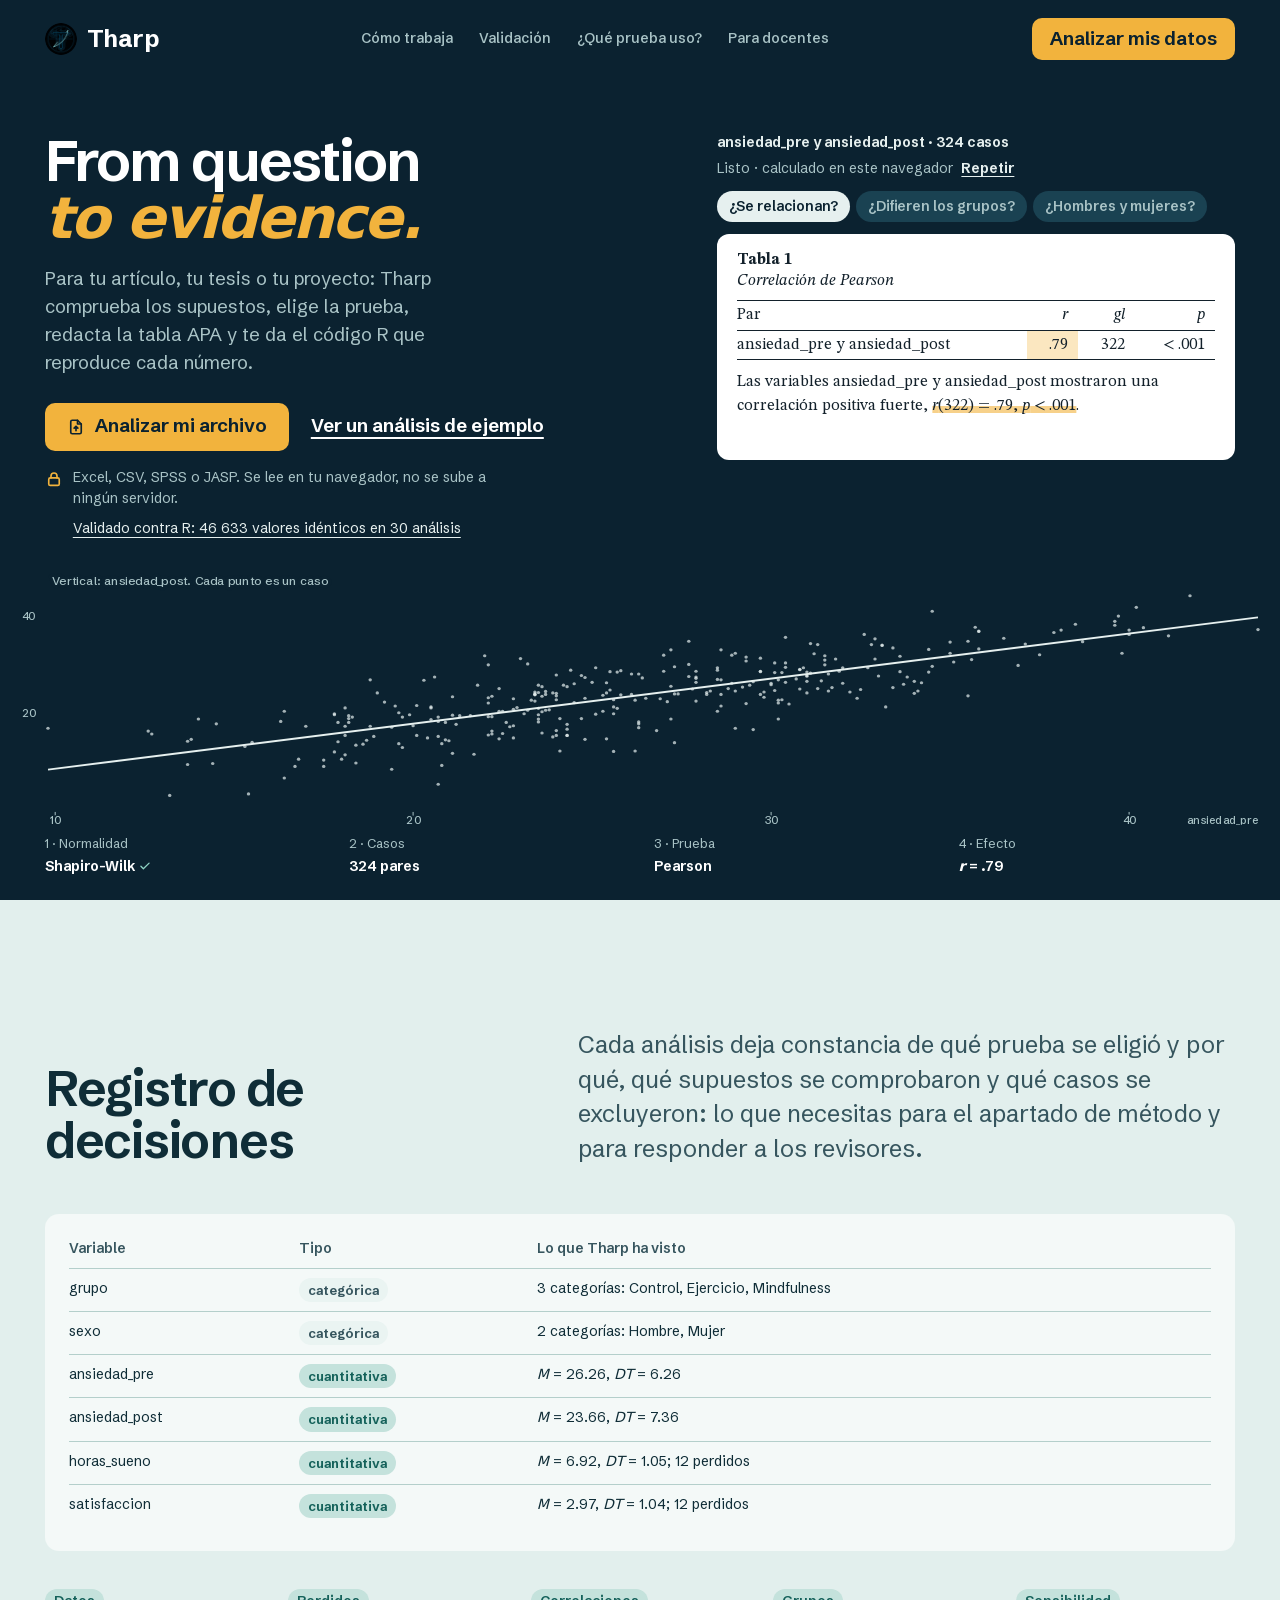
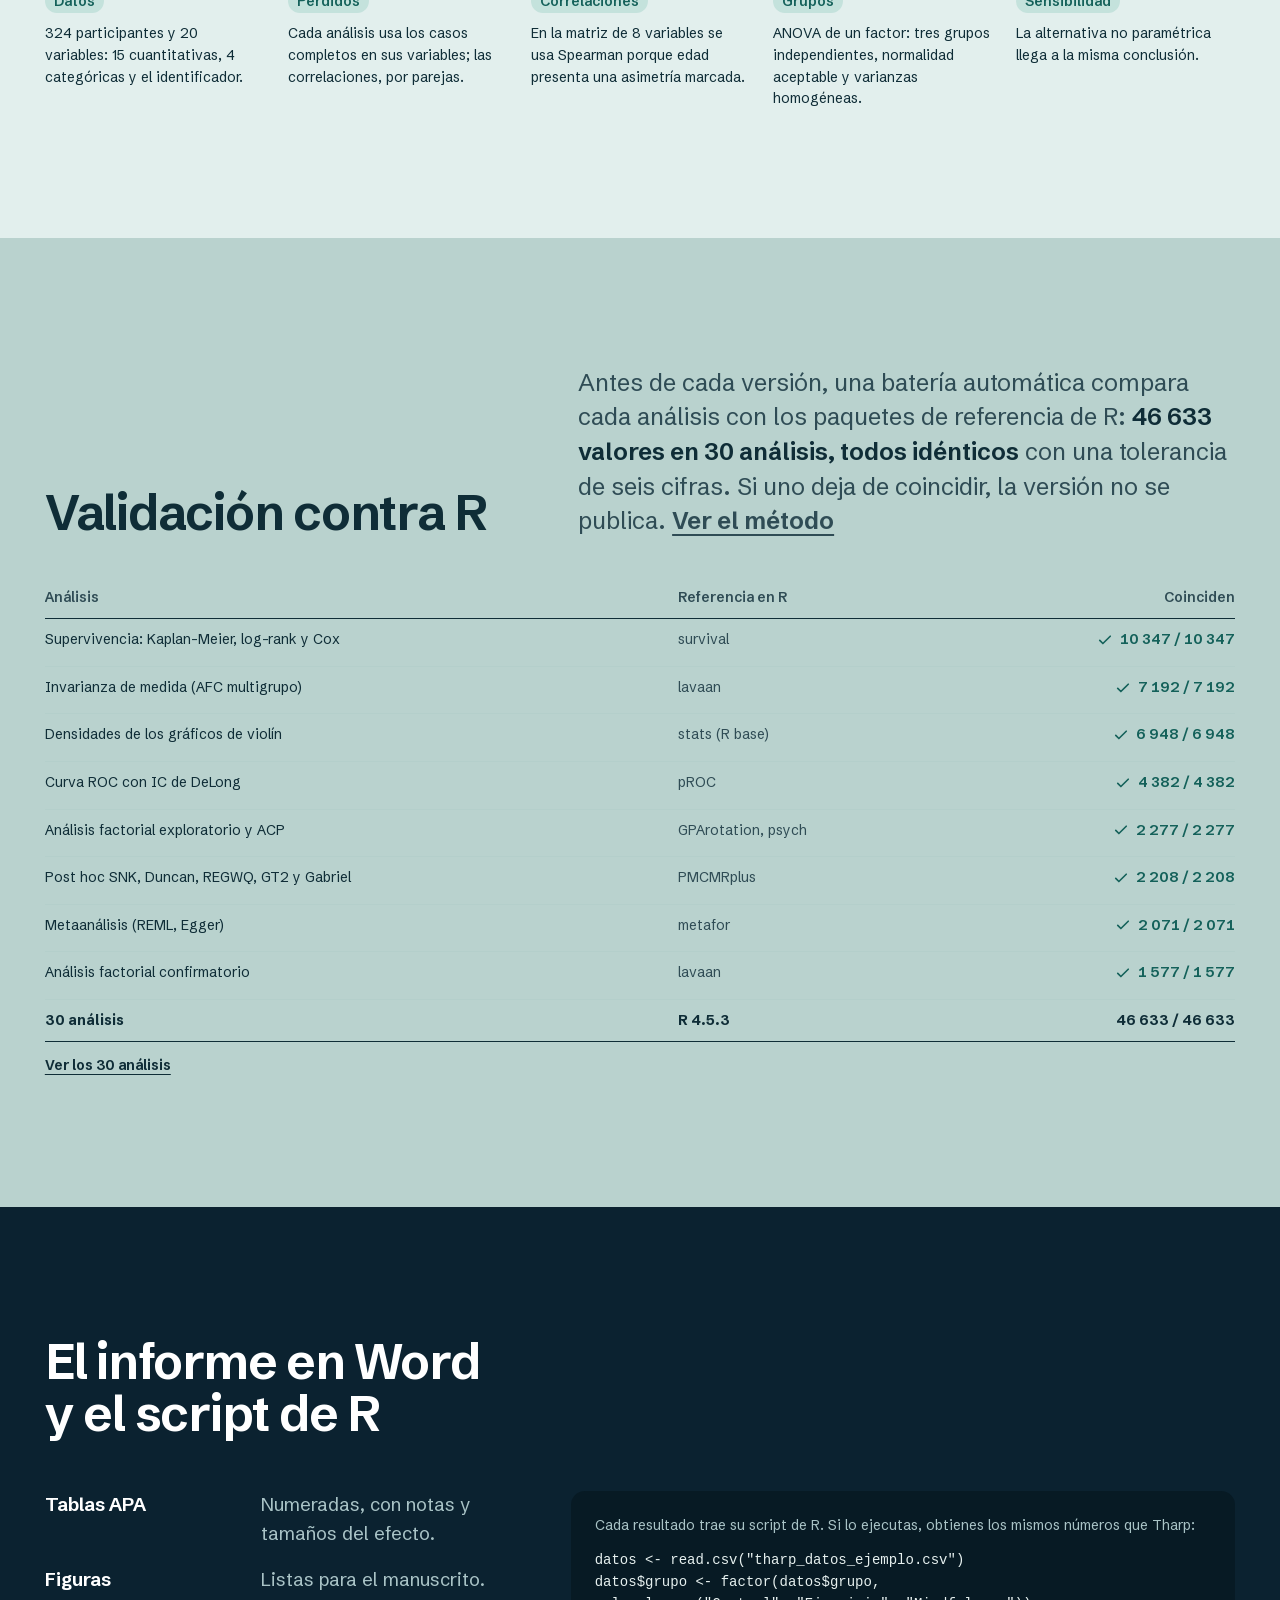
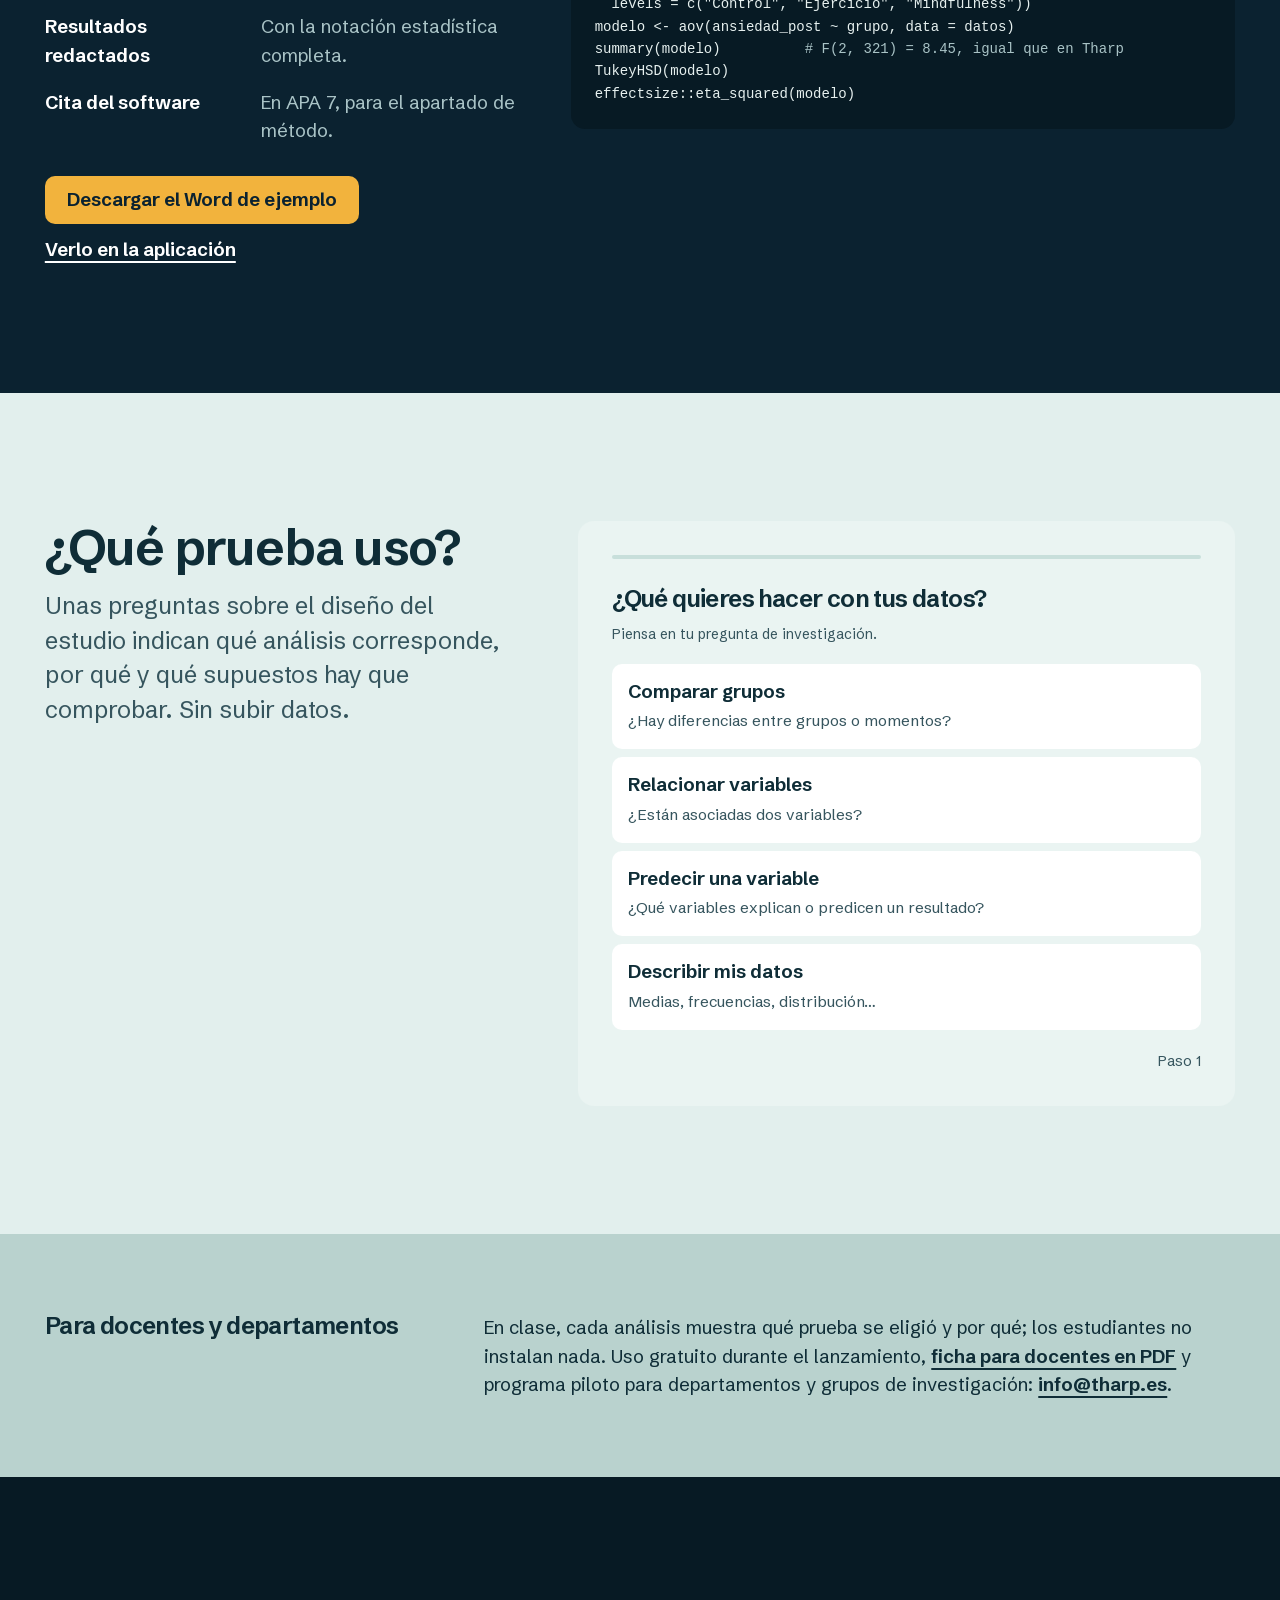
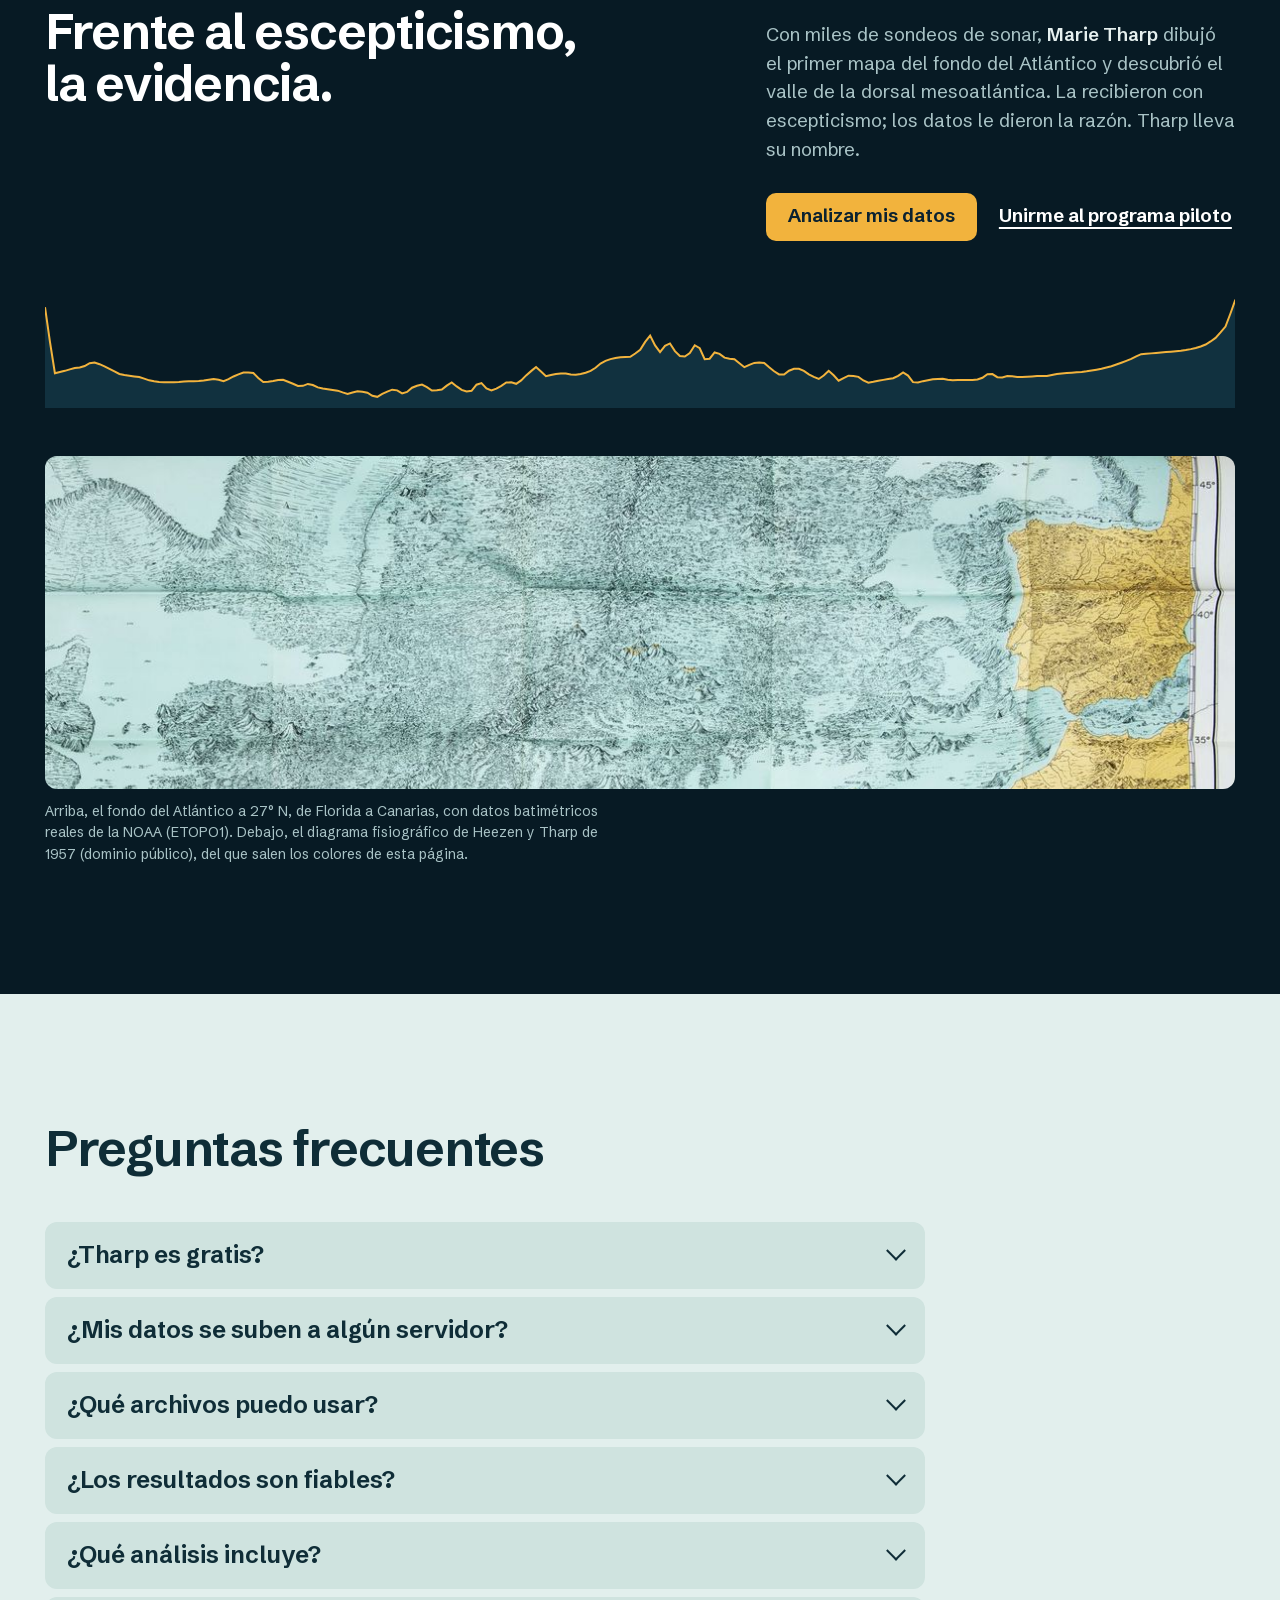
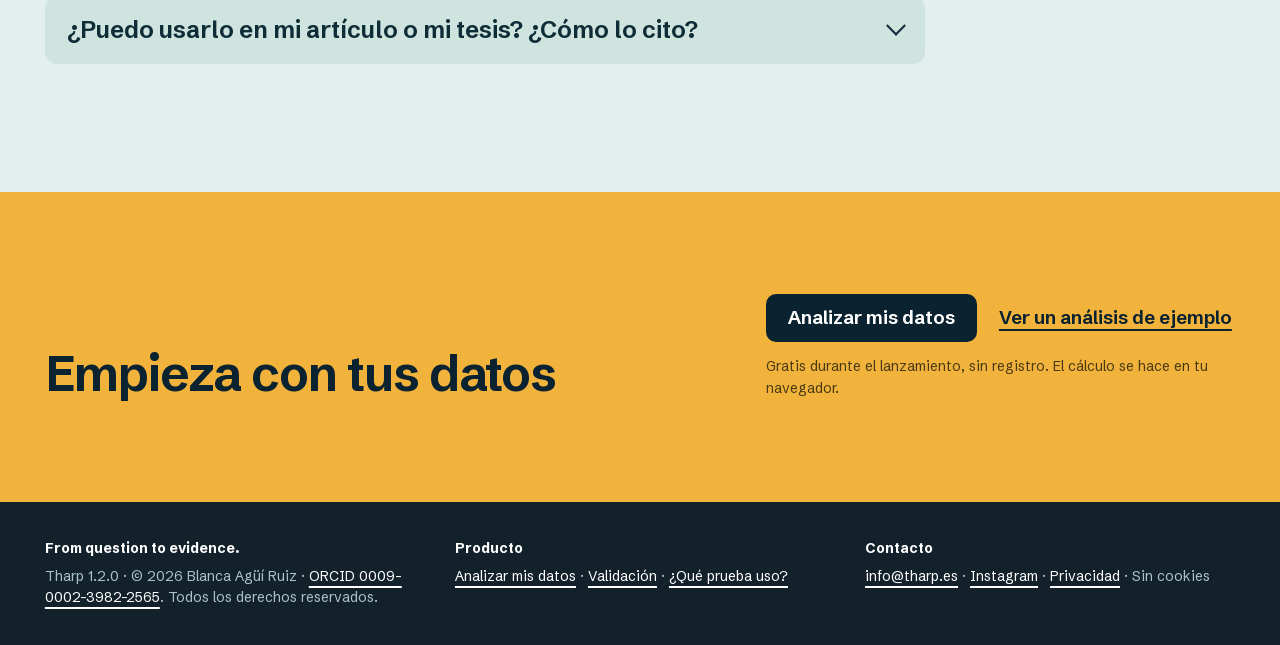
==== index.html @ a03bbad6 "Web nueva: diseño «Perfil» (tharp@3192dbd)" ====
<!doctype html>
<html lang="es">
<head>
<meta charset="utf-8">
<meta name="viewport" content="width=device-width, initial-scale=1">
<title>Tharp · From question to evidence · Análisis estadístico para tu artículo, tesis o proyecto</title>
<meta name="description" content="Sube tus datos (Excel, CSV, SPSS o JASP) y Tharp comprueba los supuestos, elige la prueba adecuada y genera tablas APA, gráficos, el apartado de resultados redactado y el código R. Validado contra R. Gratis durante el lanzamiento y sin subir tus datos a ningún servidor.">
<link rel="canonical" href="https://tharp.es/">
<meta name="theme-color" content="#0b2230">
<meta property="og:type" content="website">
<meta property="og:site_name" content="Tharp">
<meta property="og:locale" content="es_ES">
<meta property="og:url" content="https://tharp.es/">
<meta property="og:title" content="Tharp · From question to evidence">
<meta property="og:description" content="Análisis estadístico para investigación: supuestos, pruebas, tablas APA, gráficos y resultados redactados, con el código R que los reproduce. Gratis durante el lanzamiento y sin que tus datos salgan de tu ordenador.">
<meta property="og:image" content="https://tharp.es/img/og.png">
<meta property="og:image:width" content="1200">
<meta property="og:image:height" content="630">
<meta name="twitter:card" content="summary_large_image">
<link rel="icon" href="img/favicon-32.png" sizes="32x32" type="image/png"><link rel="icon" href="img/favicon-64.png" sizes="64x64" type="image/png">
<link rel="apple-touch-icon" href="img/apple-touch-icon.png">
<script>/* ?no-contar excluye este navegador de las estadísticas (Umami); ?contar lo vuelve a incluir */try{var q=location.search;if(/[?&]no-contar(&|=|$)/.test(q)){localStorage.setItem("umami.disabled","1");alert("Listo: las visitas desde este navegador ya no se cuentan en las estadísticas.")}else if(/[?&]contar(&|=|$)/.test(q)){localStorage.removeItem("umami.disabled");alert("Las visitas desde este navegador vuelven a contarse.")}}catch(e){}</script>
<script defer src="https://cloud.umami.is/script.js" data-website-id="fe52d2ca-82ad-4e9c-b76e-33c334449e4a" data-domains="tharp.es"></script>
<link rel="stylesheet" href="fuentes.css">
<script type="application/ld+json">
{"@context":"https://schema.org","@graph":[
 {"@type":"Organization","@id":"https://tharp.es/#org","name":"Tharp","url":"https://tharp.es/","logo":"https://tharp.es/img/logo-512.png","email":"info@tharp.es","sameAs":["https://www.instagram.com/tharpstats/"]},
 {"@type":"WebApplication","name":"Tharp","url":"https://tharp.es/app.html","applicationCategory":"EducationalApplication","operatingSystem":"Navegador web","inLanguage":"es","description":"Análisis estadístico para investigación: comprobación de supuestos, pruebas estadísticas, tablas APA, gráficos, redacción de resultados y código R reproducible.","offers":{"@type":"Offer","price":"0","priceCurrency":"EUR"},"publisher":{"@id":"https://tharp.es/#org"}},
 {"@type":"FAQPage","mainEntity":[
  {"@type":"Question","name":"¿Tharp es gratis?","acceptedAnswer":{"@type":"Answer","text":"Durante el lanzamiento, sí, y sin registro. Más adelante habrá planes de pago, que se anunciarán con antelación."}},
  {"@type":"Question","name":"¿Mis datos se suben a algún servidor?","acceptedAnswer":{"@type":"Answer","text":"No. Todo el cálculo se hace en tu navegador. El archivo no sale de tu ordenador y nada se guarda cuando cierras la pestaña."}},
  {"@type":"Question","name":"¿Qué archivos puedo usar?","acceptedAnswer":{"@type":"Answer","text":"Excel (.xlsx, .xls, .ods), CSV y archivos de SPSS (.sav, .zsav) y de JASP (.jasp), con sus etiquetas de valor y sus valores perdidos."}},
  {"@type":"Question","name":"¿Los resultados son fiables?","acceptedAnswer":{"@type":"Answer","text":"Cada análisis está validado automáticamente contra R, número a número, y Tharp genera el script de R para que cualquiera pueda reproducir cada resultado."}},
  {"@type":"Question","name":"¿Qué análisis incluye?","acceptedAnswer":{"@type":"Answer","text":"Descriptivos, comparación de grupos y de medidas repetidas con sus post hoc, correlaciones, tablas de contingencia, regresión lineal, logística, multinomial, ordinal y de recuentos, ANOVA factorial, ANCOVA y MANOVA, modelos mixtos, moderación y mediación, análisis factorial exploratorio y confirmatorio con invarianza de medida, fiabilidad y acuerdo entre jueces, supervivencia, metaanálisis, curva ROC, valores perdidos y potencia estadística."}},
  {"@type":"Question","name":"¿Puedo usarlo en mi artículo o mi tesis? ¿Cómo lo cito?","acceptedAnswer":{"@type":"Answer","text":"Sí. Tharp genera tablas y texto en formato APA y un documento Word editable, y te da la cita del software en formato APA 7 para el apartado de método."}}
 ]}
]}
</script>
<style>
:root{
  --deep:#0b2230; --deep-2:#11313f; --deep-3:#1a4252; --paper:#ffffff; --mist:#eef4f3; --mist-2:#dfeae8;
  --ink:#13212b; --soft:#4a5c66; --on-deep:#e6f0ef; --on-deep-soft:#a9c3c6; --amber:#f2b33d; --amber-soft:#fbe4b0; --ok:#17695f; --okbg:#e2f2ee; --ok-on-deep:#8fd3c4;
  --sans:"Schibsted Grotesk",system-ui,sans-serif; --apa:"STIX Two Text","Times New Roman",serif;
  --t-xs:.875rem; --t-small:.875rem; --t-apa:1.0625rem; --t-body:clamp(1.0625rem,1rem + .2vw,1.1875rem); --t-lead:clamp(1.2rem,1.05rem + .55vw,1.5rem);
  --t-head:clamp(2rem,1.35rem + 2.2vw,3.25rem); --t-display:clamp(2.7rem,1.3rem + 3.6vw,4.6rem);
  --m:clamp(16px,3.5vw,48px); --sec:clamp(96px,10vw,152px); --r:10px;
  --ease:cubic-bezier(.16,1,.3,1);
  color-scheme:light;
}
*{box-sizing:border-box}
[hidden]{display:none!important}
.hero-grid>*,.decide>*,.ledger>*,.take>*,.finder-grid>*,.story-grid>*{min-width:0}
html{scroll-behavior:smooth;scrollbar-color:var(--deep-3) var(--mist)}
body{margin:0;background:var(--paper);color:var(--ink);font:400 var(--t-body)/1.55 var(--sans);-webkit-font-smoothing:antialiased;caret-color:var(--amber)}
::selection{background:var(--amber-soft);color:var(--ink)}
a{color:inherit;text-underline-offset:5px;text-decoration-thickness:2px}
img{max-width:100%;display:block}
h1,h2,h3{margin:0;font-weight:650;letter-spacing:-.025em;text-wrap:balance}
p{margin:0}
:focus-visible{outline:3px solid var(--amber);outline-offset:3px;border-radius:4px}
.wrap{max-width:1320px;margin-inline:auto;padding-inline:var(--m)}
.num{font-variant-numeric:tabular-nums lining-nums}
.btn{display:inline-flex;align-items:center;justify-content:center;gap:10px;min-height:48px;padding:12px 22px;border-radius:var(--r);font:650 var(--t-body)/1 var(--sans);text-decoration:none;border:0;cursor:pointer;transition:transform .18s var(--ease),background .18s}
.btn:active{transform:scale(.97)}
.btn.amber{background:var(--amber);color:var(--deep)} .btn.amber:hover{background:#f6c55f}
.btn.ink{background:var(--deep);color:#fff} .btn.ink:hover{background:var(--deep-3)}
.link{font-weight:650}
svg.i{width:18px;height:18px;flex:none;stroke:currentColor;fill:none;stroke-width:2.2;stroke-linecap:round;stroke-linejoin:round}

/* ---------- portada ---------- */
.hero{background:var(--deep);color:var(--on-deep)}
nav.top{display:flex;justify-content:space-between;align-items:center;gap:16px;padding-block:18px}
.word{display:flex;align-items:center;gap:10px;font:700 var(--t-lead)/1 var(--sans);color:#fff;text-decoration:none;letter-spacing:-.02em}
.word img{width:32px;height:32px;border-radius:50%}
nav.top ul{display:flex;gap:26px;list-style:none;margin:0;padding:0;font-size:var(--t-small);font-weight:550}
nav.top ul a{color:var(--on-deep-soft);text-decoration:none} nav.top ul a:hover{color:#fff;text-decoration:underline}
@media(max-width:900px){nav.top ul{display:none}}
.hero-grid{display:grid;grid-template-columns:minmax(0,5fr) minmax(0,7fr);gap:clamp(28px,4vw,64px);align-items:start;padding-block:clamp(16px,2.4vw,36px) clamp(56px,6vw,88px)}
@media(max-width:1000px){.hero-grid{grid-template-columns:1fr}}
.hero h1{font-size:var(--t-display);line-height:1;color:#fff;letter-spacing:-.035em}
.hero h1 em{display:block;font-style:italic;color:var(--amber)}
.hero .lead{margin-top:18px;font-size:var(--t-lead);line-height:1.4;max-width:32ch}
.privacy{margin-top:14px;display:flex;gap:10px;align-items:flex-start;font-size:var(--t-small);color:var(--on-deep-soft);max-width:44ch}
.privacy svg{margin-top:3px;color:var(--amber)}

/* el instrumento: los datos como sondeos, la evidencia sobre papel */
.inst{background:var(--deep-2);border-radius:16px;overflow:hidden;min-width:0;align-self:start}
.inst-hd{display:grid;gap:4px;justify-items:start;padding:16px 22px 0;font-size:var(--t-small);color:var(--on-deep-soft)}
.inst-hd b{color:var(--on-deep);font-weight:650}
.inst-hd .st{display:inline-flex;gap:8px;align-items:baseline}
.inst-hd button{font:650 var(--t-small)/1 var(--sans);background:none;border:0;padding:0;color:var(--on-deep);cursor:pointer;text-decoration:underline;text-underline-offset:3px}
.qsel{display:flex;flex-wrap:wrap;gap:6px;padding:12px 22px 0}
.qsel button{font:600 var(--t-xs)/1.2 var(--sans);padding:7px 12px;border-radius:999px;border:0;background:var(--deep-3);color:var(--on-deep-soft);cursor:pointer;transition:background .18s,color .18s}
.qsel button:hover{color:#fff}
.qsel button[aria-pressed="true"]{background:var(--on-deep);color:var(--deep)}
.sonar{position:relative;margin-top:2px;height:132px}
.sonar svg{position:absolute;inset:0;width:100%;height:100%;display:block;overflow:visible}
.leg{display:flex;flex-wrap:wrap;gap:4px 16px;padding:12px 22px 0;font-size:.8125rem;color:var(--on-deep-soft);min-height:1.5em}
.leg i{display:inline-block;width:14px;height:2px;margin-right:6px;vertical-align:middle;background:currentColor}
.sonar .cv{fill:none;stroke-width:1.8;vector-effect:non-scaling-stroke}
.sonar .ar{stroke:none}
.sonar .rug{stroke-width:1;vector-effect:non-scaling-stroke}
.sonar .pt{opacity:.7}
.sonar .fit{stroke:var(--on-deep);stroke-width:2;fill:none;vector-effect:non-scaling-stroke}
.sonar .mk{stroke:var(--deep-3);stroke-width:1;stroke-dasharray:2 3;transition:stroke .3s}
.sonar .mk.on{stroke:var(--on-deep-soft)}
.sonar .mn{font:600 11px/1 var(--sans);fill:var(--on-deep-soft)}
.sonar .scan{stroke:var(--amber);stroke-width:2;vector-effect:non-scaling-stroke}
.chk{display:grid;grid-template-columns:repeat(4,minmax(0,1fr));background:var(--deep);margin-top:4px}
.chk div{padding:10px 14px 12px;display:grid;gap:3px;min-width:0}
.chk span{font-size:.8125rem;color:var(--on-deep-soft)}
.chk b{font-size:var(--t-small);font-weight:650;color:var(--on-deep-soft);white-space:nowrap;overflow:hidden;text-overflow:ellipsis}
.chk div.on b{color:#fff}
.chk b svg{width:14px;height:14px;margin-right:5px;vertical-align:-2px;color:var(--ok-on-deep)}
@media(max-width:560px){.chk{grid-template-columns:repeat(2,minmax(0,1fr))}.inst-hd,.qsel,.leg{padding-inline:16px}}
.paper{background:var(--paper);color:var(--ink);padding:20px 22px 18px;min-height:268px}

@media(max-width:560px){.paper{padding:16px}}
.paper>*{transition:opacity .5s var(--ease),transform .5s var(--ease)}
.js .paper:not(.on)>*{opacity:0;transform:translateY(6px)}
.paper .tw{overflow-x:auto}
.apa{width:100%;border-collapse:collapse;font:400 var(--t-apa)/1.3 var(--apa);font-variant-numeric:tabular-nums}
.apa caption{text-align:left;padding:0 0 8px;font-family:var(--apa)}
.apa caption b{display:block;font-weight:700}
.apa th,.apa td{padding:4px 10px;text-align:right;font-weight:400;white-space:nowrap}
.apa th:first-child,.apa td:first-child{text-align:left;padding-left:0;white-space:normal}
.apa thead tr{border-top:1.5px solid var(--ink);border-bottom:1px solid var(--ink)}
.apa tbody tr:last-child{border-bottom:1.5px solid var(--ink)}
@media(max-width:560px){.apa th,.apa td{padding:3px 5px}}
.apa td.key{transition:background .8s var(--ease)}
.paper.end .apa td.key{background:rgba(242,179,61,.32)}
.prose{margin-top:14px;font:400 var(--t-apa)/1.5 var(--apa);max-width:70ch}
.prose mark{color:inherit;background:none;text-decoration:underline .42em;text-decoration-color:transparent;text-underline-offset:-.28em;text-decoration-skip-ink:none;transition:text-decoration-color 1s var(--ease) .2s}
.paper.end .prose mark{text-decoration-color:rgba(242,179,61,.6)}
@media(prefers-reduced-motion:reduce){.paper>*,.prose mark,.apa td.key,.chk b{transition:none}}

.terms{margin-top:6px;padding-left:28px;font-size:var(--t-small);color:var(--on-deep-soft)}
.hero-grid{padding-bottom:clamp(40px,4.5vw,64px)!important}


/* variante «Perfil»: los datos son la imagen de la portada */
.ph{position:relative;z-index:1;display:grid;grid-template-columns:minmax(0,6fr) minmax(0,5fr);gap:clamp(28px,4vw,72px);align-items:start;padding-block:clamp(12px,2vw,28px) 0;border-radius:18px;transition:background .2s}
.ph.over{background:var(--deep-2)}
@media(max-width:960px){.ph{grid-template-columns:1fr;align-items:start}}
.hero h1{font-size:clamp(2.5rem,1.2rem + 3vw,3.75rem)}
.hero .lead{max-width:36ch;font-size:var(--t-body);color:var(--on-deep-soft);line-height:1.5}
.ph-act{display:flex;flex-wrap:wrap;gap:12px 22px;align-items:center;margin-top:26px}
.ph-note{display:flex;gap:10px;align-items:flex-start;margin-top:16px;font-size:var(--t-small);color:var(--on-deep-soft);max-width:52ch}
.ph-note svg{margin-top:3px;color:var(--amber)}
.ph-res{min-width:0}
.ph-res .inst-hd,.ph-res .qsel{padding-inline:0}
.ph-res .inst-hd{padding-top:0}
.ph-res .qsel{padding-bottom:12px}
.ph-res .paper{border-radius:12px;min-height:226px;padding:16px 20px 14px}
.ph-res .paper .apa{font-size:1rem}
.ph-res .prose{font-size:1rem;margin-top:10px}
.ph-res .js .ph-res .paper:not(.on){background:var(--paper)}
.js .ph-res .paper:not(.on)>*{opacity:1;transform:none}
.ph-res .paper td:not(:first-child),.ph-res .paper .prose{transition:opacity .45s var(--ease)}
.js .ph-res .paper:not(.on) td:not(:first-child),.js .ph-res .paper:not(.on) .prose{opacity:0}
.band{position:relative;margin-top:clamp(20px,2.4vw,32px);margin-inline:calc(-1 * var(--m))}
@media(max-width:960px){.hero>.wrap{display:flex;flex-direction:column}.ph{display:contents}.ph-txt{order:1}.band{order:2;margin-top:22px}.ph-res{order:3;margin-top:22px}.readout{order:4}}
.band .leg{padding:4px var(--m) 0}
.band .sonar{height:clamp(160px,15vw,220px);margin-top:0;overflow:hidden}
.band .sonar .cv{stroke-width:2.4}
.band .chk{background:none;margin-top:0;padding-inline:calc(var(--m) - 14px)}
.band .chk div{padding-top:8px}
@media(max-width:560px){.band .chk{padding-inline:2px}}

/* ---------- secciones ---------- */
section{padding-block:var(--sec)}
.mist{background:var(--mist)}
.h2{font-size:var(--t-head);line-height:1.05;max-width:20ch}
.intro{margin-top:16px;font-size:var(--t-lead);line-height:1.45;color:var(--soft);max-width:56ch}

/* registro de decisiones */
.decide{display:grid;grid-template-columns:minmax(0,5fr) minmax(0,7fr);gap:clamp(28px,5vw,72px);margin-top:clamp(36px,4vw,56px);align-items:start}
@media(max-width:960px){.decide{grid-template-columns:1fr}}
.log{margin:0;padding:0;list-style:none;display:grid;gap:14px}
.log li{display:grid;grid-template-columns:7.5rem 1fr;gap:14px;align-items:baseline;font-size:var(--t-body)}
.log li b{justify-self:start;font:600 var(--t-small)/1 var(--sans);color:var(--ok);background:var(--okbg);padding:5px 9px;border-radius:999px;white-space:nowrap}
.vars{background:#fff;border-radius:14px;padding:clamp(16px,2.2vw,24px);min-width:0;overflow-x:auto}
.vars table{width:100%;border-collapse:collapse;font-size:var(--t-small)}
.vars th{text-align:left;color:var(--soft);font-weight:600;padding:0 10px 8px 0}
.vars td{padding:9px 10px 9px 0;border-top:1px solid var(--mist-2);vertical-align:top}
.pill{display:inline-block;padding:2px 9px;border-radius:999px;font-size:.8125rem;font-weight:650;background:var(--mist);color:var(--soft)}
.pill.q{background:var(--okbg);color:var(--ok)}

/* validación: un registro, no tarjetas */
.vtab{width:100%;border-collapse:collapse;font-size:var(--t-small)}
.vtab th{text-align:left;font-weight:600;color:var(--soft);padding:0 12px 10px 0;border-bottom:1.5px solid var(--ink)}
.vtab td{padding:10px 12px 10px 0;border-bottom:1px solid var(--mist-2);vertical-align:top}
.vtab td:last-child,.vtab th:last-child{text-align:right;white-space:nowrap;padding-right:0}
.vtab td.pk{color:var(--soft)}
.vtab tr.more[hidden]{display:none}
.vtab tfoot td{border-bottom:1.5px solid var(--ink);font-weight:700}
.vtab .okmark{display:inline-flex;align-items:center;gap:6px;color:var(--ok);font-weight:650}
.vtab-wrap{overflow-x:auto}
.showall{margin-top:16px;font:650 var(--t-small)/1 var(--sans);background:none;border:0;padding:0;color:var(--ink);cursor:pointer;text-decoration:underline;text-underline-offset:4px}

/* lo que te llevas */
.take{display:grid;grid-template-columns:minmax(0,7fr) minmax(0,5fr);gap:clamp(28px,4vw,56px);margin-top:clamp(36px,4vw,56px);align-items:start}
@media(max-width:960px){.take{grid-template-columns:1fr}}
.doc{background:#fff;border-radius:14px;padding:clamp(14px,2vw,22px)}
.doc img{width:100%;height:auto}
.doc figcaption{margin-top:12px;font-size:var(--t-small);color:var(--soft)}
.rcode{background:var(--deep);color:var(--on-deep);border-radius:14px;padding:clamp(16px,2vw,24px);min-width:0}
.rcode p{font-size:var(--t-small);color:var(--on-deep-soft)}
.rcode pre{margin:12px 0 0;font:400 var(--t-xs)/1.6 ui-monospace,Menlo,monospace;white-space:pre;overflow-x:auto}
.rcode .c{color:var(--on-deep-soft)}
.cite-note{margin-top:18px;font-size:var(--t-small);color:var(--soft);max-width:52ch}
.take .acts{display:flex;flex-wrap:wrap;gap:12px 22px;align-items:center;margin-top:22px}

/* buscador de pruebas */
.finder-grid{display:grid;grid-template-columns:minmax(0,5fr) minmax(0,7fr);gap:clamp(28px,5vw,72px);align-items:start}
@media(max-width:960px){.finder-grid{grid-template-columns:1fr}}
.finder{background:var(--mist);border-radius:16px;padding:clamp(20px,3vw,34px)}
.progress{height:4px;background:var(--mist);border-radius:4px;margin-bottom:22px;overflow:hidden}
.progress i{display:block;height:100%;background:var(--ok);width:0;transition:width .3s var(--ease)}
.q h3{font-size:var(--t-lead);margin-bottom:6px}
.q .hint{color:var(--soft);margin:0 0 18px;font-size:var(--t-small)}
.opts{display:grid;gap:8px}
.opt{text-align:left;padding:14px 16px;border:0;border-radius:var(--r);background:#fff;cursor:pointer;font:inherit;color:var(--ink);transition:background .16s}
.opt:hover{background:var(--mist-2)}
.finder .upsell{background:#fff}
.opt b{display:block;font-weight:650}
.opt small{color:var(--soft)}
.finder-foot{display:flex;justify-content:space-between;margin-top:20px}
.finder .link{background:none;border:0;color:var(--ink);font:inherit;cursor:pointer;padding:0;font-weight:650;text-decoration:underline}
.result h3{font-size:var(--t-lead);margin:6px 0 16px}
.result h4{margin:20px 0 6px;font-size:var(--t-small);font-weight:700}
.result ul{margin:0;padding-left:20px}
.finder .alt{background:var(--mist);padding:10px 14px;border-radius:8px}
.finder pre{background:var(--deep);color:var(--on-deep);padding:12px 14px;border-radius:8px;overflow-x:auto;font-size:.875rem}
.finder .warn{background:#fff5e0;color:#7a5200;padding:12px 14px;border-radius:8px;margin-top:16px}
.finder .upsell{margin-top:22px;padding:18px;border-radius:12px;background:var(--mist);display:flex;gap:14px;align-items:center;justify-content:space-between;flex-wrap:wrap}
.finder .btn-dark{background:var(--deep);color:#fff;padding:12px 18px;border-radius:var(--r);text-decoration:none;font-weight:650}
.finder .btn-line{border:1px solid var(--mist-2);padding:12px 18px;border-radius:var(--r);text-decoration:none;font-weight:650}
.finder .eyebrow{font-size:var(--t-small);color:var(--soft)}

/* docentes y cierre */
.teach{display:grid;grid-template-columns:minmax(0,5fr) minmax(0,7fr);gap:clamp(28px,5vw,72px);align-items:start}
@media(max-width:960px){.teach{grid-template-columns:1fr}}
.closing{padding-block:clamp(72px,8vw,120px)}
.endgrid{display:grid;grid-template-columns:minmax(0,7fr) minmax(0,5fr);gap:24px clamp(28px,5vw,72px);align-items:end}
@media(max-width:960px){.endgrid{grid-template-columns:1fr}}
.closing .acts{display:flex;flex-wrap:wrap;gap:12px 22px;align-items:center}
.terms-ink{margin-top:14px;font-size:var(--t-small);color:var(--soft)}

/* Marie Tharp y cierre */
.story{background:var(--deep);color:var(--on-deep)}
.story-grid{display:grid;grid-template-columns:minmax(0,7fr) minmax(0,5fr);gap:clamp(28px,5vw,72px);align-items:start}
@media(max-width:960px){.story-grid{grid-template-columns:1fr}}
.story .sounding{width:100%;height:auto;display:block;margin-top:clamp(28px,4vw,48px)}
.story .sounding path{fill:none;stroke:var(--amber);stroke-width:2;vector-effect:non-scaling-stroke}
.story .sounding .sea{fill:var(--deep-2);stroke:none}
.story .thumb{display:grid;grid-template-columns:180px 1fr;gap:16px;align-items:center;margin-top:18px}
.story .thumb img{width:180px;height:auto;border-radius:6px}
@media(max-width:560px){.story .thumb{grid-template-columns:120px 1fr}.story .thumb img{width:120px}}
.story figcaption{margin-top:10px;font-size:.875rem;color:var(--on-deep-soft)}
.story h2{color:#fff;font-size:var(--t-head);line-height:1.05}
.story .txt p{margin-top:16px;color:var(--on-deep-soft)}
.story .txt p b{color:var(--on-deep);font-weight:600}
.story .acts{display:flex;flex-wrap:wrap;gap:12px 22px;align-items:center;margin-top:28px}
.story .acts .link{color:#fff}

/* preguntas: todas a la vista */
.faq{display:grid;grid-template-columns:repeat(2,minmax(0,1fr));gap:28px clamp(28px,5vw,72px);margin-top:clamp(32px,4vw,48px)}
@media(max-width:800px){.faq{grid-template-columns:1fr}}
.faq h3{font-size:var(--t-lead);line-height:1.25}
.faq p{margin-top:8px;color:var(--soft);max-width:52ch}
.faq .cite{display:block;margin-top:10px;font:400 var(--t-apa)/1.5 var(--apa);color:var(--ink);background:var(--mist);padding:12px 14px;border-radius:8px}

footer{background:var(--ink);color:var(--on-deep-soft);padding-block:36px;font-size:var(--t-small)}
footer .wrap{display:grid;grid-template-columns:repeat(3,minmax(0,1fr));gap:20px 40px}
@media(max-width:800px){footer .wrap{grid-template-columns:1fr}}
footer b{display:block;color:#fff;margin-bottom:6px}
footer a{color:#fff}

/* la paleta del diagrama fisiográfico de 1957: mar en verde agua, tinta de carta náutica, tierra en oro */
section{--ink:#0f2d37;--soft:#36555e;--mist:#eaf4f2;--mist-2:#b4cfcb;--ok:#14615a;--okbg:#c4e2dc;background:#d8eae7;color:var(--ink)}
section.mist{background:#c8dfdb}
section.deep{background:var(--deep);color:var(--on-deep);--ink:#e6f0ef;--soft:#a9c3c6;--mist:#11313f;--mist-2:#1f4a5a}
section.story{background:#071a24}
section.deep h2,section.story h2{color:#fff}
section.deep .link{color:#fff}
::selection{background:var(--amber);color:var(--deep)}
.vars{background:var(--mist)}
.finder{background:var(--mist)}
.opt{background:#fff;color:var(--ink)} .opt:hover{background:#d8eae7}
.finder .upsell,.finder .alt{background:#d8eae7}
.finder .btn-dark{background:var(--deep);color:#fff}
.finder .btn-line{border-color:var(--mist-2);color:var(--ink)}
.progress{background:#c8dfdb}
.rcode{background:#071a24}
.faq .cite{background:var(--mist);color:var(--ink)}
.closing{background:var(--amber);color:var(--deep);--soft:#4a3a12}
.closing h2{color:var(--deep)}
.closing .btn.amber{background:var(--deep);color:#fff}.closing .btn.amber:hover{background:var(--deep-3)}
.closing .link{color:var(--deep)}
.closing .terms-ink{color:#4a3a12}
.word-list{list-style:none;margin:0;padding:0;display:grid;gap:18px}
.word-list li{display:grid;grid-template-columns:minmax(0,12rem) minmax(0,1fr);gap:6px 24px}
.word-list b{font-weight:650;color:#fff}
.word-list span{color:var(--soft)}
@media(max-width:560px){.word-list li{grid-template-columns:1fr}}
@media(min-width:961px){.take{grid-template-columns:minmax(0,5fr) minmax(0,7fr)!important}}
.take .acts{margin-top:30px}
.faq{display:block;max-width:880px}
.faq{display:grid!important;grid-template-columns:1fr!important;gap:8px}
.faq details{background:var(--mist);border-radius:12px;padding-inline:22px}
.faq summary{list-style:none;cursor:pointer;display:flex;justify-content:space-between;gap:18px;align-items:center;padding:18px 0;font:650 var(--t-lead)/1.3 var(--sans);color:var(--ink)}
.faq summary::-webkit-details-marker{display:none}
.faq summary::after{content:"";flex:none;width:12px;height:12px;border-right:2px solid var(--ink);border-bottom:2px solid var(--ink);transform:rotate(45deg) translate(-3px,-3px);transition:transform .25s var(--ease)}
.faq details[open] summary::after{transform:rotate(225deg) translate(-3px,-3px)}
.faq summary:hover{color:var(--ok)}
.faq .ans{padding:0 0 20px;color:var(--soft);max-width:64ch}
.faq .ans p{margin:0 0 8px}
.chart1957{margin:clamp(28px,4vw,48px) 0 0}
.chart1957 img{width:100%;height:clamp(200px,26vw,380px);object-fit:cover;object-position:60% 40%;border-radius:12px}
.chart1957 figcaption{margin-top:12px;font-size:var(--t-small);color:var(--on-deep-soft);max-width:64ch}
.band .leg{padding:2px var(--m) 0;font-size:.8125rem}
.band .leg:empty{display:none}
.sonar .lab{font:600 13px/1 var(--sans);paint-order:stroke;stroke:var(--deep);stroke-width:7px;stroke-linejoin:round}
.sonar .lab.sm{font-weight:500;font-size:12px;fill:var(--on-deep-soft)}
.ph-proof{margin-top:8px;padding-left:28px;font-size:var(--t-small)}
.ph-proof a{color:var(--on-deep);text-underline-offset:4px;text-decoration-thickness:1px}
.ph-proof a:hover{color:#fff}
.sonar .tk{stroke:var(--on-deep-soft);stroke-width:1;vector-effect:non-scaling-stroke}
.sonar .lab.tick{font:500 11px/1 var(--sans);fill:var(--on-deep-soft);stroke-width:3px}

/* ritmo por profundidad, como el diagrama de 1957 */
section.shallow{background:#e2efed}
section.shelf{background:#b9d2ce;--soft:#2f4c55;--mist:#cfe2df}
.sec-hd{display:grid;grid-template-columns:minmax(0,5fr) minmax(0,7fr);gap:16px clamp(28px,5vw,72px);align-items:end}
.sec-hd .intro{margin-top:0}
.sec-hd .intro b{color:var(--ink);font-weight:650}
@media(max-width:960px){.sec-hd{grid-template-columns:1fr}}
#decide .vars{margin-top:clamp(32px,4vw,48px);background:#f4f9f8}
#decide .log{grid-template-columns:repeat(5,minmax(0,1fr));gap:24px;margin-top:clamp(28px,3vw,40px)}
#decide .log li{grid-template-columns:1fr;grid-template-rows:auto 1fr;gap:10px;align-items:start;align-content:start;font-size:var(--t-small)}
#decide .log{align-items:start}
#decide .log li b{align-self:start}
@media(max-width:960px){#decide .log{grid-template-columns:repeat(2,minmax(0,1fr))}}
@media(max-width:560px){#decide .log{grid-template-columns:1fr}}
#validacion .vtab-wrap{margin-top:clamp(32px,4vw,48px)}
.teachband{padding-block:clamp(48px,6vw,80px)}
.teach{display:grid;grid-template-columns:minmax(0,4fr) minmax(0,8fr);gap:12px clamp(28px,5vw,72px);align-items:baseline}
.teach h2{font-size:var(--t-lead);line-height:1.25}
.teach p{color:var(--ink);max-width:70ch}
@media(max-width:800px){.teach{grid-template-columns:1fr}}
.faq details{background:#cfe3df}
@media(min-width:961px) and (max-height:820px){.band .sonar{height:clamp(130px,11vw,160px)}.band{margin-top:14px}.ph{padding-top:4px}.band .chk div{padding:6px 14px 8px}.ph-act{margin-top:20px}}
@media(min-width:961px){.hero{display:flex;flex-direction:column;height:min(100svh,1000px);min-height:640px}.hero>.wrap{flex:1;display:flex;flex-direction:column;width:100%;min-height:0}.ph{padding-top:clamp(28px,6vh,72px)}.hero .band{flex:1;display:flex;flex-direction:column;min-height:0}.hero .band .sonar{flex:1;height:auto!important;min-height:150px;max-height:340px}.hero .band .chk div{padding-bottom:22px}}
@media(max-width:960px){.ph-txt{padding-top:28px}}
</style>
<script>document.documentElement.classList.add('js')</script>
</head>
<body>
<svg width="0" height="0" style="position:absolute" aria-hidden="true">
  <symbol id="i-ok" viewBox="0 0 24 24"><path d="M5 12.5l4.2 4.2L19 7"/></symbol>
  <symbol id="i-lock" viewBox="0 0 24 24"><rect x="5" y="10.5" width="14" height="10" rx="2"/><path d="M8 10.5V8a4 4 0 0 1 8 0v2.5"/></symbol>
  <symbol id="i-file" viewBox="0 0 24 24"><path d="M14 3H7a2 2 0 0 0-2 2v14a2 2 0 0 0 2 2h10a2 2 0 0 0 2-2V8z"/><path d="M14 3v5h5"/><path d="M12 17v-6M9.5 13.5L12 11l2.5 2.5"/></symbol>
</svg>

<header class="hero">
  <div class="wrap">
    <nav class="top" aria-label="Principal">
      <a class="word" href="#"><img src="img/logo-144.png" alt="" width="32" height="32">Tharp</a>
      <ul><li><a href="#decide">Cómo trabaja</a></li><li><a href="#validacion">Validación</a></li><li><a href="#finder">¿Qué prueba uso?</a></li><li><a href="#docentes">Para docentes</a></li></ul>
      <a data-umami-event="nav_analizar" class="btn amber" href="app.html" style="min-height:42px;padding:0 18px">Analizar mis datos</a>
    </nav>
    <div class="ph" id="drop">
      <div class="ph-txt">
        <h1 lang="en">From question <em>to evidence.</em></h1>
        <p class="lead">Para tu artículo, tu tesis o tu proyecto: Tharp comprueba los supuestos, elige la prueba, redacta la tabla APA y te da el código R que reproduce cada número.</p>
        <div class="ph-act">
          <label class="btn amber" for="file"><svg class="i"><use href="#i-file"/></svg>Analizar mi archivo</label>
          <input type="file" id="file" accept=".xlsx,.xls,.ods,.csv,.tsv,.txt,.sav,.zsav,.jasp" hidden>
          <a data-umami-event="portada_ejemplo" class="link" style="color:#fff" href="app.html#ejemplo">Ver un análisis de ejemplo</a>
        </div>
        <p class="ph-note" id="dropMsg" aria-live="polite"><svg class="i"><use href="#i-lock"/></svg>Excel, CSV, SPSS o JASP. Se lee en tu navegador, no se sube a ningún servidor.</p>
        <p class="ph-proof"><a data-umami-event="franja_validacion" href="#validacion">Validado contra R: 46&nbsp;633 valores idénticos en 30 análisis</a></p>
      </div>
      <div class="ph-res" id="inst" role="group" aria-label="Análisis de ejemplo calculado en este navegador">
        <div class="inst-hd"><b id="instTitle">ansiedad_pre y ansiedad_post · 324 casos</b><span class="st"><span id="instState">Analizando…</span><button type="button" id="replay">Repetir</button></span></div>
        <div class="qsel" role="group" aria-label="Pregunta de investigación">
          <button type="button" data-q="rho" aria-pressed="true">¿Se relacionan?</button>
          <button type="button" data-q="anova" aria-pressed="false">¿Difieren los grupos?</button>
          <button type="button" data-q="t" aria-pressed="false">¿Hombres y mujeres?</button>
        </div>
        <div class="paper" id="paper" aria-live="polite"></div>
      </div>
    </div>
    <div class="band">
      <div class="sonar" id="sonar" aria-hidden="true"></div>
      <div class="chk" id="chk"></div>
      <div class="leg" id="leg" aria-hidden="true"></div>
    </div>
  </div>
</header>

<section class="shallow" id="decide">
  <div class="wrap">
    <div class="sec-hd"><h2 class="h2">Registro de decisiones</h2>
    <p class="intro">Cada análisis deja constancia de qué prueba se eligió y por qué, qué supuestos se comprobaron y qué casos se excluyeron: lo que necesitas para el apartado de método y para responder a los revisores.</p></div>
    <div class="vars" data-ui><table><thead><tr><th>Variable</th><th>Tipo</th><th>Lo que Tharp ha visto</th></tr></thead><tbody id="vars"></tbody></table></div>
    <ol class="log">
      <li><b>Datos</b><span>324 participantes y 20 variables: 15 cuantitativas, 4 categóricas y el identificador.</span></li>
      <li><b>Perdidos</b><span>Cada análisis usa los casos completos en sus variables; las correlaciones, por parejas.</span></li>
      <li><b>Correlaciones</b><span>En la matriz de 8 variables se usa Spearman porque edad presenta una asimetría marcada.</span></li>
      <li><b>Grupos</b><span>ANOVA de un factor: tres grupos independientes, normalidad aceptable y varianzas homogéneas.</span></li>
      <li><b>Sensibilidad</b><span>La alternativa no paramétrica llega a la misma conclusión.</span></li>
    </ol>
  </div>
</section>

<section class="shelf" id="validacion">
  <div class="wrap">
    <div class="sec-hd"><h2 class="h2">Validación contra R</h2>
    <p class="intro">Antes de cada versión, una batería automática compara cada análisis con los paquetes de referencia de R: <b>46&nbsp;633 valores en 30 análisis, todos idénticos</b> con una tolerancia de seis cifras. Si uno deja de coincidir, la versión no se publica. <a data-umami-event="rigor_validacion" class="link" href="validacion.html">Ver el método</a></p></div>
    <div class="vtab-wrap"><table class="vtab"><thead><tr><th>Análisis</th><th>Referencia en R</th><th>Coinciden</th></tr></thead><tbody id="vrows"></tbody><tfoot><tr><td>30 análisis</td><td>R 4.5.3</td><td class="num">46&nbsp;633 / 46&nbsp;633</td></tr></tfoot></table></div>
    <button type="button" class="showall" id="showall" aria-expanded="false">Ver los 30 análisis</button>
  </div>
</section>

<section class="deep">
  <div class="wrap">
    <h2 class="h2">El informe en Word y el script de R</h2>
    <div class="take">
      <div>
        <ul class="word-list">
          <li><b>Tablas APA</b><span>Numeradas, con notas y tamaños del efecto.</span></li>
          <li><b>Figuras</b><span>Listas para el manuscrito.</span></li>
          <li><b>Resultados redactados</b><span>Con la notación estadística completa.</span></li>
          <li><b>Cita del software</b><span>En APA 7, para el apartado de método.</span></li>
        </ul>
        <div class="acts"><a data-umami-event="word_ejemplo" class="btn amber" href="ejemplo/tharp-resultados-ejemplo.docx">Descargar el Word de ejemplo</a><a data-umami-event="word_app" class="link" href="app.html#ejemplo">Verlo en la aplicación</a></div>
      </div>
      <div class="rcode" data-ui><p>Cada resultado trae su script de R. Si lo ejecutas, obtienes los mismos números que Tharp:</p>
<pre><code>datos &lt;- read.csv("tharp_datos_ejemplo.csv")
datos$grupo &lt;- factor(datos$grupo,
  levels = c("Control", "Ejercicio", "Mindfulness"))
modelo &lt;- aov(ansiedad_post ~ grupo, data = datos)
summary(modelo)          <span class="c"># F(2, 321) = 8.45, igual que en Tharp</span>
TukeyHSD(modelo)
effectsize::eta_squared(modelo)</code></pre></div>
    </div>
  </div>
</section>

<section class="shallow" id="finder">
  <div class="wrap finder-grid">
    <div><h2 class="h2">¿Qué prueba uso?</h2>
    <p class="intro">Unas preguntas sobre el diseño del estudio indican qué análisis corresponde, por qué y qué supuestos hay que comprobar. Sin subir datos.</p></div>
    <div class="finder" id="finderBox" aria-live="polite"></div>
  </div>
</section>

<section class="shelf teachband" id="docentes">
  <div class="wrap teach">
    <h2>Para docentes y departamentos</h2>
    <p>En clase, cada análisis muestra qué prueba se eligió y por qué; los estudiantes no instalan nada. Uso gratuito durante el lanzamiento, <a data-umami-event="ficha_docentes" class="link" href="docentes/tharp-ficha-docentes.pdf">ficha para docentes en PDF</a> y programa piloto para departamentos y grupos de investigación: <a data-umami-event="piloto_participar" class="link" href="mailto:info@tharp.es?subject=Programa%20piloto%20Tharp">info@tharp.es</a>.</p>
  </div>
</section>

<section class="story" id="tharp">
  <div class="wrap">
    <div class="story-grid">
      <h2>Frente al escepticismo, la evidencia.</h2>
      <div class="txt">
        <p>Con miles de sondeos de sonar, <b>Marie Tharp</b> dibujó el primer mapa del fondo del Atlántico y descubrió el valle de la dorsal mesoatlántica. La recibieron con escepticismo; los datos le dieron la razón. Tharp lleva su nombre.</p>
        <div class="acts"><a data-umami-event="historia_analizar" class="btn amber" href="app.html">Analizar mis datos</a><a data-umami-event="piloto_participar" class="link" href="mailto:info@tharp.es?subject=Programa%20piloto%20Tharp">Unirme al programa piloto</a></div>
      </div>
    </div>
    <svg class="sounding" viewBox="0 0 1200 120" preserveAspectRatio="none" role="img" aria-label="Perfil del fondo del Atlántico a 27 grados norte, de Florida a Canarias, con la dorsal mesoatlántica en el centro"><path class="sea" d="M0.0,18.3 L5.0,53.4 L10.0,84.9 L15.0,83.7 L20.0,82.5 L25.0,81.0 L30.0,79.7 L35.0,79.2 L40.0,77.7 L45.0,74.8 L50.0,74.1 L55.0,75.8 L60.0,78.0 L65.0,80.5 L70.0,83.1 L75.0,85.7 L80.0,86.8 L85.0,87.5 L90.0,88.1 L95.0,88.7 L100.0,90.4 L105.0,92.1 L110.0,93.0 L115.0,93.7 L120.0,94.0 L125.0,94.1 L130.0,94.0 L135.0,93.7 L140.0,93.2 L145.0,93.0 L150.0,93.0 L155.0,92.8 L160.0,92.3 L165.0,91.6 L170.0,90.8 L175.0,91.5 L180.0,92.9 L185.0,90.9 L190.0,88.2 L195.0,86.1 L200.0,84.2 L205.0,84.2 L210.0,84.7 L215.0,89.7 L220.0,93.8 L225.0,93.4 L230.0,92.8 L235.0,91.7 L240.0,91.6 L245.0,93.5 L250.0,95.5 L255.0,97.7 L260.0,97.6 L265.0,95.7 L270.0,96.8 L275.0,99.2 L280.0,100.4 L285.0,101.0 L290.0,101.8 L295.0,102.5 L300.0,104.2 L305.0,105.7 L310.0,104.3 L315.0,103.2 L320.0,103.6 L325.0,104.6 L330.0,107.7 L335.0,108.7 L340.0,105.8 L345.0,103.4 L350.0,101.5 L355.0,102.2 L360.0,105.2 L365.0,103.8 L370.0,99.5 L375.0,97.5 L380.0,96.4 L385.0,98.9 L390.0,102.3 L395.0,102.0 L400.0,101.3 L405.0,97.4 L410.0,94.2 L415.0,98.2 L420.0,101.7 L425.0,103.3 L430.0,102.6 L435.0,96.5 L440.0,94.8 L445.0,100.3 L450.0,102.3 L455.0,100.4 L460.0,97.7 L465.0,94.3 L470.0,94.1 L475.0,95.6 L480.0,92.1 L485.0,87.1 L490.0,82.8 L495.0,78.7 L500.0,83.2 L505.0,87.9 L510.0,86.7 L515.0,85.7 L520.0,85.2 L525.0,85.1 L530.0,86.1 L535.0,86.4 L540.0,85.7 L545.0,84.4 L550.0,82.5 L555.0,79.4 L560.0,75.1 L565.0,72.5 L570.0,70.7 L575.0,69.6 L580.0,68.8 L585.0,68.5 L590.0,68.4 L595.0,65.0 L600.0,61.3 L605.0,53.3 L610.0,47.0 L615.0,56.9 L620.0,63.7 L625.0,57.3 L630.0,54.9 L635.0,62.6 L640.0,67.5 L645.0,68.1 L650.0,64.6 L655.0,56.7 L660.0,59.7 L665.0,70.8 L670.0,70.3 L675.0,64.0 L680.0,65.4 L685.0,69.2 L690.0,70.3 L695.0,70.9 L700.0,74.9 L705.0,78.8 L710.0,76.5 L715.0,74.5 L720.0,74.0 L725.0,74.6 L730.0,78.9 L735.0,82.9 L740.0,86.1 L745.0,86.3 L750.0,82.4 L755.0,80.5 L760.0,80.4 L765.0,82.5 L770.0,86.0 L775.0,88.6 L780.0,90.7 L785.0,87.2 L790.0,82.5 L795.0,87.0 L800.0,92.5 L805.0,89.8 L810.0,87.4 L815.0,87.7 L820.0,88.6 L825.0,92.2 L830.0,94.4 L835.0,93.6 L840.0,92.6 L845.0,91.6 L850.0,90.8 L855.0,90.0 L860.0,87.6 L865.0,84.1 L870.0,87.3 L875.0,93.9 L880.0,94.3 L885.0,92.9 L890.0,91.9 L895.0,91.0 L900.0,90.7 L905.0,90.4 L910.0,91.4 L915.0,92.1 L920.0,91.8 L925.0,91.7 L930.0,91.8 L935.0,91.8 L940.0,91.3 L945.0,89.5 L950.0,85.9 L955.0,85.8 L960.0,88.9 L965.0,89.2 L970.0,87.8 L975.0,87.9 L980.0,88.6 L985.0,88.6 L990.0,88.4 L995.0,88.1 L1000.0,87.8 L1005.0,87.8 L1010.0,87.6 L1015.0,86.6 L1020.0,85.7 L1025.0,85.2 L1030.0,84.8 L1035.0,84.4 L1040.0,84.0 L1045.0,83.6 L1050.0,83.0 L1055.0,82.2 L1060.0,81.3 L1065.0,80.3 L1070.0,79.1 L1075.0,77.8 L1080.0,76.1 L1085.0,74.3 L1090.0,72.4 L1095.0,70.4 L1100.0,68.0 L1105.0,65.7 L1110.0,65.3 L1115.0,64.9 L1120.0,64.5 L1125.0,64.0 L1130.0,63.6 L1135.0,63.2 L1140.0,62.7 L1145.0,62.2 L1150.0,61.5 L1155.0,60.6 L1160.0,59.4 L1165.0,57.9 L1170.0,56.0 L1175.0,52.9 L1180.0,49.3 L1185.0,43.8 L1190.0,37.9 L1195.0,24.7 L1200.0,10.7 L1200,120 L0,120 Z"/><path d="M0.0,18.3 L5.0,53.4 L10.0,84.9 L15.0,83.7 L20.0,82.5 L25.0,81.0 L30.0,79.7 L35.0,79.2 L40.0,77.7 L45.0,74.8 L50.0,74.1 L55.0,75.8 L60.0,78.0 L65.0,80.5 L70.0,83.1 L75.0,85.7 L80.0,86.8 L85.0,87.5 L90.0,88.1 L95.0,88.7 L100.0,90.4 L105.0,92.1 L110.0,93.0 L115.0,93.7 L120.0,94.0 L125.0,94.1 L130.0,94.0 L135.0,93.7 L140.0,93.2 L145.0,93.0 L150.0,93.0 L155.0,92.8 L160.0,92.3 L165.0,91.6 L170.0,90.8 L175.0,91.5 L180.0,92.9 L185.0,90.9 L190.0,88.2 L195.0,86.1 L200.0,84.2 L205.0,84.2 L210.0,84.7 L215.0,89.7 L220.0,93.8 L225.0,93.4 L230.0,92.8 L235.0,91.7 L240.0,91.6 L245.0,93.5 L250.0,95.5 L255.0,97.7 L260.0,97.6 L265.0,95.7 L270.0,96.8 L275.0,99.2 L280.0,100.4 L285.0,101.0 L290.0,101.8 L295.0,102.5 L300.0,104.2 L305.0,105.7 L310.0,104.3 L315.0,103.2 L320.0,103.6 L325.0,104.6 L330.0,107.7 L335.0,108.7 L340.0,105.8 L345.0,103.4 L350.0,101.5 L355.0,102.2 L360.0,105.2 L365.0,103.8 L370.0,99.5 L375.0,97.5 L380.0,96.4 L385.0,98.9 L390.0,102.3 L395.0,102.0 L400.0,101.3 L405.0,97.4 L410.0,94.2 L415.0,98.2 L420.0,101.7 L425.0,103.3 L430.0,102.6 L435.0,96.5 L440.0,94.8 L445.0,100.3 L450.0,102.3 L455.0,100.4 L460.0,97.7 L465.0,94.3 L470.0,94.1 L475.0,95.6 L480.0,92.1 L485.0,87.1 L490.0,82.8 L495.0,78.7 L500.0,83.2 L505.0,87.9 L510.0,86.7 L515.0,85.7 L520.0,85.2 L525.0,85.1 L530.0,86.1 L535.0,86.4 L540.0,85.7 L545.0,84.4 L550.0,82.5 L555.0,79.4 L560.0,75.1 L565.0,72.5 L570.0,70.7 L575.0,69.6 L580.0,68.8 L585.0,68.5 L590.0,68.4 L595.0,65.0 L600.0,61.3 L605.0,53.3 L610.0,47.0 L615.0,56.9 L620.0,63.7 L625.0,57.3 L630.0,54.9 L635.0,62.6 L640.0,67.5 L645.0,68.1 L650.0,64.6 L655.0,56.7 L660.0,59.7 L665.0,70.8 L670.0,70.3 L675.0,64.0 L680.0,65.4 L685.0,69.2 L690.0,70.3 L695.0,70.9 L700.0,74.9 L705.0,78.8 L710.0,76.5 L715.0,74.5 L720.0,74.0 L725.0,74.6 L730.0,78.9 L735.0,82.9 L740.0,86.1 L745.0,86.3 L750.0,82.4 L755.0,80.5 L760.0,80.4 L765.0,82.5 L770.0,86.0 L775.0,88.6 L780.0,90.7 L785.0,87.2 L790.0,82.5 L795.0,87.0 L800.0,92.5 L805.0,89.8 L810.0,87.4 L815.0,87.7 L820.0,88.6 L825.0,92.2 L830.0,94.4 L835.0,93.6 L840.0,92.6 L845.0,91.6 L850.0,90.8 L855.0,90.0 L860.0,87.6 L865.0,84.1 L870.0,87.3 L875.0,93.9 L880.0,94.3 L885.0,92.9 L890.0,91.9 L895.0,91.0 L900.0,90.7 L905.0,90.4 L910.0,91.4 L915.0,92.1 L920.0,91.8 L925.0,91.7 L930.0,91.8 L935.0,91.8 L940.0,91.3 L945.0,89.5 L950.0,85.9 L955.0,85.8 L960.0,88.9 L965.0,89.2 L970.0,87.8 L975.0,87.9 L980.0,88.6 L985.0,88.6 L990.0,88.4 L995.0,88.1 L1000.0,87.8 L1005.0,87.8 L1010.0,87.6 L1015.0,86.6 L1020.0,85.7 L1025.0,85.2 L1030.0,84.8 L1035.0,84.4 L1040.0,84.0 L1045.0,83.6 L1050.0,83.0 L1055.0,82.2 L1060.0,81.3 L1065.0,80.3 L1070.0,79.1 L1075.0,77.8 L1080.0,76.1 L1085.0,74.3 L1090.0,72.4 L1095.0,70.4 L1100.0,68.0 L1105.0,65.7 L1110.0,65.3 L1115.0,64.9 L1120.0,64.5 L1125.0,64.0 L1130.0,63.6 L1135.0,63.2 L1140.0,62.7 L1145.0,62.2 L1150.0,61.5 L1155.0,60.6 L1160.0,59.4 L1165.0,57.9 L1170.0,56.0 L1175.0,52.9 L1180.0,49.3 L1185.0,43.8 L1190.0,37.9 L1195.0,24.7 L1200.0,10.7"/></svg>
    <figure class="chart1957"><img src="img/atlantico-1957.jpg" alt="Diagrama fisiográfico del Atlántico Norte de Heezen y Tharp, 1957: el fondo marino dibujado a mano en verde agua y la tierra en amarillo" width="1200" height="663" loading="lazy"><figcaption>Arriba, el fondo del Atlántico a 27° N, de Florida a Canarias, con datos batimétricos reales de la NOAA (ETOPO1). Debajo, el diagrama fisiográfico de Heezen y Tharp de 1957 (dominio público), del que salen los colores de esta página.</figcaption></figure>
  </div>
</section>

<section class="shallow">
  <div class="wrap">
    <h2 class="h2">Preguntas frecuentes</h2>
    <div class="faq">
      <details><summary>¿Tharp es gratis?</summary><div class="ans"><p>Durante el lanzamiento, sí, y sin registro: entras, subes tu archivo y analizas. Más adelante habrá planes de pago; te avisaremos con antelación.</p></div></details>
      <details><summary>¿Mis datos se suben a algún servidor?</summary><div class="ans"><p>No. Todo el cálculo se hace en tu navegador, con el código de la página. El archivo no sale de tu ordenador y nada se guarda cuando cierras la pestaña.</p></div></details>
      <details><summary>¿Qué archivos puedo usar?</summary><div class="ans"><p>Excel (.xlsx, .xls, .ods), CSV y archivos de SPSS (.sav, .zsav) y de JASP (.jasp). Se respetan las etiquetas de valor, los tipos de medida y los valores perdidos definidos por el usuario. La primera fila debe tener los nombres de las variables y cada fila, un participante.</p></div></details>
      <details><summary>¿Los resultados son fiables?</summary><div class="ans"><p>Cada análisis se valida automáticamente contra R, número a número, antes de cada versión (<a href="validacion.html">cómo lo validamos</a>), y cada resultado incluye el script de R para que cualquiera (tú, tu director o un revisor) pueda reproducirlo. Aun así, revisa siempre los resultados: Tharp automatiza el cálculo, pero la interpretación es tuya.</p></div></details>
      <details><summary>¿Qué análisis incluye?</summary><div class="ans"><p>Desde descriptivos y pruebas t hasta modelos mixtos, análisis factorial confirmatorio con invarianza de medida, supervivencia o metaanálisis: tienes la lista completa en <a href="#validacion">Validación</a>. Si necesitas un análisis que aún no está, el buscador de pruebas te lo indica y puedes escribirnos: priorizamos lo que más nos pedís.</p></div></details>
      <details><summary>¿Puedo usarlo en mi artículo o mi tesis? ¿Cómo lo cito?</summary><div class="ans"><p>Sí. Tharp genera tablas y texto en formato APA y un documento de Word editable. Las normas APA piden mencionar el software en el método y citarlo en las referencias; Tharp te da la cita al final de cada análisis:</p><p class="cite">Agüí Ruiz, B. (<span data-tharp="year">2026</span>). <i>Tharp</i> (Versión <span data-tharp="version">1.2.0</span>) [Software]. https://tharp.es</p></div></details>
    </div>
  </div>
</section>

<section class="closing">
  <div class="wrap endgrid">
    <h2 class="h2">Empieza con tus datos</h2>
    <div><div class="acts"><a data-umami-event="cierre_analizar" class="btn amber" href="app.html">Analizar mis datos</a><a data-umami-event="cierre_ejemplo" class="link" href="app.html#ejemplo">Ver un análisis de ejemplo</a></div>
    <p class="terms-ink">Gratis durante el lanzamiento, sin registro. El cálculo se hace en tu navegador.</p></div>
  </div>
</section>

<footer>
  <div class="wrap">
    <div><b lang="en">From question to evidence.</b>Tharp <span data-tharp="version">1.2.0</span> · © 2026 Blanca Agüí Ruiz · <a href="https://orcid.org/0009-0002-3982-2565">ORCID 0009-0002-3982-2565</a>. Todos los derechos reservados.</div>
    <div><b>Producto</b><a href="app.html">Analizar mis datos</a> · <a data-umami-event="nav_validacion" href="validacion.html">Validación</a> · <a href="#finder">¿Qué prueba uso?</a></div>
    <div><b>Contacto</b><a href="mailto:info@tharp.es">info@tharp.es</a> · <a href="https://www.instagram.com/tharpstats/">Instagram</a> · <a href="privacidad.html">Privacidad</a> · Sin cookies</div>
  </div>
</footer>

<script src="vendor/jstat.min.js"></script>
<script>window.jStat = window.jStat || jStat;</script>
<script src="js/stats.js"></script>
<script src="js/demo.js"></script>
<script src="js/validacion.js"></script>
<script src="js/version.js"></script>
<script>
(function () {
  const S = window.TharpStats, rows = window.TharpDemo(), H = rows[0], R = rows.slice(1), col = n => R.map(r => r[H.indexOf(n)]);
  const neg = s => s.replace(/^-/, '−'), f = (x, d = 2) => neg(x.toFixed(d)), nz = s => neg(s.replace(/^(-?)0\./, '$1.')), pv = p => (p < .001 ? '< .001' : '= ' + nz(p.toFixed(3))), pc = p => (p < .001 ? '< .001' : nz(p.toFixed(3)));
  const ok = '<svg class="i"><use href="#i-ok"/></svg>', esc = s => String(s).replace(/[&<>"]/g, c => ({ '&': '&amp;', '<': '&lt;', '>': '&gt;', '"': '&quot;' }[c]));
  const narrow = matchMedia('(max-width: 560px)');
  const by = (y, g) => { const Y = col(y), G = col(g), lv = [...new Set(G)].sort(); return { lv, groups: lv.map(l => Y.filter((v, i) => G[i] === l && v !== null)) }; };
  const tbl = (cap, head, body) => `<div class="tw"><table class="apa"><caption>${cap}</caption><thead><tr>${head.map(h => `<th>${h}</th>`).join('')}</tr></thead><tbody>${body.map(r => `<tr>${r.map(c => (typeof c === 'object' ? `<td class="key">${c.v}</td>` : `<td>${c}</td>`)).join('')}</tr>`).join('')}</tbody></table></div>`;
  const sig = (p, yes, no) => (p < .05 ? yes : no);
  const normal = sw => sw.every(t => t.p >= .05);
  const files = '<div class="files"><span>resultados.docx</span><span>analisis.R</span><span>registro de decisiones</span></div>';

  // cada pregunta: calculada con el motor de Tharp; lo que se dice depende de los resultados
  const Q = {
    anova() { const { lv, groups } = by('ansiedad_post', 'grupo'), a = S.anova(groups), tk = S.tukeyHSD(groups, a.msw, a.df2), lev = S.levene(groups), sw = groups.map(g => S.shapiro(g));
      const nOk = normal(sw), vOk = lev.p >= .05, pairs = tk.filter(c => c.padj < .05).map(c => `${lv[c.i]} y ${lv[c.j]}`), n = groups.reduce((t, g) => t + g.length, 0);
      return { xname: 'ansiedad_post', title: `ansiedad_post según grupo · ${n} casos`, series: lv.map((l, i) => ({ name: l, v: groups[i] })),
        chk: [['Normalidad', `Shapiro-Wilk ${nOk ? ok : '✗'}`], ['Varianzas', `Levene ${vOk ? ok : '✗'}`], ['Prueba', nOk && vOk ? 'ANOVA + Tukey' : !nOk ? 'Kruskal-Wallis' : 'Welch + Games-Howell'], ['Efecto', `η² = ${nz(a.eta2.toFixed(3))}`]],
        table: tbl('<b>Tabla 1</b><i>ANOVA de un factor para ansiedad_post según el grupo</i>', ['Fuente', '<i>gl</i>', '<i>F</i>', '<i>p</i>', 'η²'], [['Grupo', a.df1, { v: f(a.F) }, pc(a.p), nz(a.eta2.toFixed(3))], ['Error', a.df2, '', '', '']]),
        text: `${sig(a.p, 'Se encontraron diferencias estadísticamente significativas', 'No se encontraron diferencias estadísticamente significativas')} en ansiedad_post según el grupo, <mark><i>F</i>(${a.df1}, ${a.df2}) = ${f(a.F)}, <i>p</i> ${pv(a.p)}, η² = ${nz(a.eta2.toFixed(3))}</mark>${pairs.length ? `. Las comparaciones de Tukey mostraron diferencias entre ${pairs.join(', ')}` : ''}.` }; },
    t() { const { lv, groups } = by('ansiedad_pre', 'sexo'), lev = S.levene(groups), eq = lev.p >= .05, r = S.tTestInd(groups[0], groups[1], eq), d = groups.map(g => S.describe(g)), sw = groups.map(g => S.shapiro(g));
      const nOk = normal(sw), dir = r.diff < 0 ? 'más bajas' : 'más altas', gl = Number.isInteger(r.df) ? r.df : f(r.df);
      return { xname: 'ansiedad_pre', title: `ansiedad_pre según sexo · ${groups[0].length + groups[1].length} casos`, series: lv.map((l, i) => ({ name: l, v: groups[i] })),
        chk: [['Normalidad', `Shapiro-Wilk ${nOk ? ok : '✗'}`], ['Varianzas', `Levene ${eq ? ok : '✗'}`], ['Prueba', nOk ? (eq ? 't de Student' : 't de Welch') : 'Mann-Whitney'], ['Efecto', `<i>d</i> = ${f(r.d)}`]],
        table: narrow.matches ? tbl('<b>Tabla 1</b><i>Prueba t para muestras independientes</i>', ['Comparación', '<i>t</i>', '<i>gl</i>', '<i>p</i>', '<i>d</i>'], [[`${lv[0]} − ${lv[1]}`, { v: f(r.t) }, gl, pc(r.p), f(r.d)]])
          : tbl('<b>Tabla 1</b><i>Prueba t para muestras independientes</i>', ['Comparación', '<i>t</i>', '<i>gl</i>', '<i>p</i>', '<i>d</i>', 'IC&nbsp;95&nbsp;% (<i>d</i>)'], [[`${lv[0]} − ${lv[1]}`, { v: f(r.t) }, gl, pc(r.p), f(r.d), `[${f(r.dCI[0])}, ${f(r.dCI[1])}]`]]),
        text: `${lv[0]} (<i>M</i> = ${f(d[0].mean)}, <i>DT</i> = ${f(d[0].sd)}) ${sig(r.p, `obtuvo puntuaciones significativamente ${dir} que`, 'no difirió significativamente de')} ${lv[1]} (<i>M</i> = ${f(d[1].mean)}, <i>DT</i> = ${f(d[1].sd)}), <mark><i>t</i>(${gl}) = ${f(r.t)}, <i>p</i> ${pv(r.p)}, <i>d</i> = ${f(r.d)}</mark>, IC&nbsp;95&nbsp;% [${f(r.dCI[0])}, ${f(r.dCI[1])}].` }; },
    rho() { const X = col('ansiedad_pre'), Y = col('ansiedad_post'), m = X.map((v, i) => v !== null && Y[i] !== null), x = X.filter((_, i) => m[i]), y = Y.filter((_, i) => m[i]);
      const sx = S.shapiro(x), sy = S.shapiro(y), nOk = sx.p >= .05 && sy.p >= .05, r = nOk ? S.pearson(x, y) : S.spearman(x, y), sym = nOk ? '<i>r</i>' : '<i>r</i><sub>s</sub>';
      const fuerza = Math.abs(r.r) >= .5 ? 'fuerte' : Math.abs(r.r) >= .3 ? 'moderada' : 'débil', signo = r.r > 0 ? 'positiva' : 'negativa';
      return { title: `ansiedad_pre y ansiedad_post · ${x.length} casos`, scatter: { x, y },
        chk: [['Normalidad', `Shapiro-Wilk ${nOk ? ok : '✗'}`], ['Casos', `${x.length} pares`], ['Prueba', nOk ? 'Pearson' : 'Spearman'], ['Efecto', `${sym} = ${nz(r.r.toFixed(2))}`]],
        table: tbl(`<b>Tabla 1</b><i>Correlación de ${nOk ? 'Pearson' : 'Spearman'}</i>`, ['Par', sym, '<i>gl</i>', '<i>p</i>'], [['ansiedad_pre y ansiedad_post', { v: nz(r.r.toFixed(2)) }, r.df, pc(r.p)]]),
        text: `Las variables ansiedad_pre y ansiedad_post mostraron una correlación ${signo} ${fuerza}${sig(r.p, '', ' no significativa')}, <mark>${sym}(${r.df}) = ${nz(r.r.toFixed(2))}, <i>p</i> ${pv(r.p)}</mark>.` }; } };

  const $ = id => document.getElementById(id);
  const inst = $('inst'), sonar = $('sonar'), chk = $('chk'), paper = $('paper'), qb = [...document.querySelectorAll('.qsel button')];
  const reduce = matchMedia('(prefers-reduced-motion: reduce)').matches; let raf = 0, timers = [], cur = 'rho', O = null;
  const nb = h => h.replace(/ (=|<|&lt;|>|&gt;) /g, '&nbsp;$1&nbsp;').replace(/(\([\d.]+|\[[−\d.]+), /g, '$1,&nbsp;');
  const TONES = ['#e6f0ef', '#8fd3c4', '#f0a58f'], MARKS = [.25, .5, .75, .995];
  const NS = 'http://www.w3.org/2000/svg';

  // los datos tal cual: cada caso es un sondeo; cada grupo, un perfil (densidad de núcleo gaussiano)
  function draw() { const W = sonar.clientWidth, H = sonar.clientHeight, top = O.series ? (W < 640 ? 38 : 30) : 22, bot = 46, px = 22, o = O; let g = '';
    const ticks = (a, b, X, name) => { const raw = (b - a) / 6, m = Math.pow(10, Math.floor(Math.log10(raw))), st = [1, 2, 5, 10].map(k => k * m).find(k => k >= raw); let t = '';
      for (let v = Math.ceil(a / st) * st; v <= b; v += st) { const x = X(v); if (x > W - px - 120) continue; t += `<line class="tk" x1="${x.toFixed(1)}" x2="${x.toFixed(1)}" y1="${H - 14}" y2="${H - 10}"/><text class="lab tick" text-anchor="middle" x="${x.toFixed(1)}" y="${H - 1}">${neg(String(+v.toFixed(1)))}</text>`; }
      return t + `<text class="lab tick" text-anchor="end" x="${W - px}" y="${H - 1}">${name}</text>`; };
    if (o.series) { const all = o.series.flatMap(s => s.v), lo = Math.min(...all), hi = Math.max(...all), span = hi - lo || 1, a = lo - span * .04, b = hi + span * .04;
      const X = v => px + (v - a) / (b - a) * (W - 2 * px), xs = Array.from({ length: 140 }, (_, i) => a + (b - a) * i / 139);
      const dens = o.series.map(s => { const d = S.describe(s.v), h = 1.06 * d.sd * Math.pow(s.v.length, -.2); return xs.map(x => s.v.reduce((t, v) => t + Math.exp(-.5 * ((x - v) / h) ** 2), 0) / (s.v.length * h)); });
      const mx = Math.max(...dens.flat()), Yd = d => H - bot - d / mx * (H - top - bot);
      dens.forEach((d, k) => { const pts = d.map((y, i) => `${X(xs[i]).toFixed(1)},${Yd(y).toFixed(1)}`).join(' L');
        g += `<path class="ar" fill="${TONES[k]}" fill-opacity=".07" d="M${X(a).toFixed(1)},${H - bot} L${pts} L${X(b).toFixed(1)},${H - bot} Z"/><path class="cv" stroke="${TONES[k]}" d="M${pts}"/>`; });
      g += ticks(a, b, X, o.xname);
      o.series.forEach((s, k) => { const y0 = H - bot + 6 + k * 6; g += `<path class="rug" stroke="${TONES[k]}" stroke-opacity=".55" d="${s.v.map(v => `M${X(v).toFixed(1)},${y0}v4`).join('')}"/>`; });
      g += `<text class="lab sm" text-anchor="end" x="${W - px}" y="14" xml:space="preserve">${o.series.map((s, k) => `<tspan fill="${TONES[k]}">— ${s.name}</tspan>`).join('   ')}${W < 640 ? '' : '   · cada marca es un caso'}</text>`;
    } else { const { x, y } = o.scatter, ax = Math.min(...x), bx = Math.max(...x), ay = Math.min(...y), by2 = Math.max(...y);
      const X = v => px + 26 + (v - ax) / (bx - ax) * (W - 2 * px - 26), Y = v => H - bot + 14 - (v - ay) / (by2 - ay) * (H - top - bot + 8);
      g += x.map((v, i) => `<circle class="pt" r="1.7" fill="${TONES[0]}" cx="${X(v).toFixed(1)}" cy="${Y(y[i]).toFixed(1)}"/>`).join('');
      const mxv = x.reduce((t, v) => t + v, 0) / x.length, myv = y.reduce((t, v) => t + v, 0) / y.length; let sxy = 0, sxx = 0; x.forEach((v, i) => { sxy += (v - mxv) * (y[i] - myv); sxx += (v - mxv) ** 2; });
      const bb = sxy / sxx, aa = myv - bb * mxv; g += `<path class="fit" d="M${X(ax).toFixed(1)},${Y(aa + bb * ax).toFixed(1)} L${X(bx).toFixed(1)},${Y(aa + bb * bx).toFixed(1)}"/>`
        + ticks(ax, bx, X, 'ansiedad_pre') + (() => { const raw = (by2 - ay) / 4, m = Math.pow(10, Math.floor(Math.log10(raw))), st = [1, 2, 5, 10].map(k => k * m).find(k => k >= raw); let t = '';
          for (let v = Math.ceil(ay / st) * st; v <= by2; v += st) { const y = Y(v); if (y < 10 || y > H - bot + 10) continue; t += `<text class="lab tick" x="${px}" y="${(y + 4).toFixed(1)}">${neg(String(+v.toFixed(1)))}</text>`; } return t; })()
        + `<text class="lab sm" x="${px + 30}" y="${top - 6}">Vertical: ansiedad_post${W < 640 ? '' : '. Cada punto es un caso'}</text>`; }
    const mk = '';
    sonar.innerHTML = `<svg viewBox="0 0 ${W} ${H}" preserveAspectRatio="none"><defs><clipPath id="sw"><rect id="swr" x="0" y="0" width="${W}" height="${H}"/></clipPath></defs>${mk}<g clip-path="url(#sw)">${g}</g><line class="scan" id="scan" x1="-9" x2="-9" y1="8" y2="${H}" opacity="0"/></svg>`
    ; $('leg').innerHTML = ''; }

  function setChk(n) { [...chk.children].forEach((c, i) => { const on = i < n; c.classList.toggle('on', on); c.querySelector('b').innerHTML = on ? nb(O.chk[i][1]) : ['comprobando…', 'comprobando…', 'eligiendo…', 'calculando…'][i]; });
    sonar.querySelectorAll('.mk').forEach((l, i) => l.classList.toggle('on', i < n)); }
  function finish() { setChk(4); paper.classList.add('on'); $('instState').textContent = 'Listo · calculado en este navegador';
    const sw = $('swr'), sc = $('scan'); if (sw) sw.setAttribute('width', sonar.clientWidth); if (sc) sc.setAttribute('opacity', 0);
    timers.push(setTimeout(() => paper.classList.add('end'), reduce ? 0 : 450)); }
  function play() { cancelAnimationFrame(raf); timers.forEach(clearTimeout); timers = []; paper.classList.remove('on', 'end'); draw();
    if (reduce) { finish(); return; }
    $('instState').textContent = 'Analizando…'; setChk(0); const W = sonar.clientWidth, sw = $('swr'), sc = $('scan'), D = 2600, t0 = performance.now(); sc.setAttribute('opacity', 1);
    const step = t => { const k = Math.min(1, (t - t0) / D), e = k < .5 ? 2 * k * k : 1 - Math.pow(-2 * k + 2, 2) / 2, x = W * e;
      sw.setAttribute('width', x); sc.setAttribute('x1', x); sc.setAttribute('x2', x); setChk(MARKS.filter(m => e >= m).length);
      if (k < 1) raf = requestAnimationFrame(step); else finish(); };
    raf = requestAnimationFrame(step); }
  function render(k) { O = Q[k](); cur = k; qb.forEach(b => b.setAttribute('aria-pressed', String(b.dataset.q === k)));
    $('instTitle').textContent = O.title;
    chk.innerHTML = O.chk.map((c, i) => `<div><span>${i + 1} · ${c[0]}</span><b></b></div>`).join('');
    paper.innerHTML = O.table + `<p class="prose">${nb(O.text)}</p>`; play(); }
  qb.forEach(b => b.addEventListener('click', () => { render(b.dataset.q); try { window.umami && window.umami.track('portada_pregunta', { prueba: b.textContent }); } catch (e) { /* estadística opcional */ } }));
  $('replay').addEventListener('click', play);
  render('rho');
  let lastNarrow = narrow.matches, rz; addEventListener('resize', () => { clearTimeout(rz); rz = setTimeout(() => { if (narrow.matches !== lastNarrow) { lastNarrow = narrow.matches; render(cur); } else if (paper.classList.contains('on')) { draw(); setChk(4); $('swr').setAttribute('width', sonar.clientWidth); $('scan').setAttribute('opacity', 0); } }, 150); });

  // tu propio archivo: se guarda en este navegador (IndexedDB) y la aplicación lo abre sin volver a elegirlo
  const APP = 'app.html';
  const handoff = fl => new Promise(res => { try { const rq = indexedDB.open('tharp', 1); rq.onupgradeneeded = () => rq.result.createObjectStore('traspaso');
      rq.onsuccess = () => { const tx = rq.result.transaction('traspaso', 'readwrite'); tx.objectStore('traspaso').put(fl, 'archivo'); tx.oncomplete = () => res(true); tx.onerror = () => res(false); }; rq.onerror = () => res(false); } catch (e) { res(false); } });
  const drop = $('drop'), file = $('file'), msg = $('dropMsg');
  function take(fl) { if (!fl) return; try { window.umami && window.umami.track('portada_analizar', { via: 'archivo' }); } catch (e) { /* estadística opcional */ } msg.textContent = `Abriendo «${fl.name}» en Tharp. El archivo no sale de este navegador.`; handoff(fl).then(okk => { location.href = APP + (okk ? '#importar' : ''); }); }
  file.addEventListener('change', () => take(file.files[0]));
  ['dragenter', 'dragover'].forEach(ev => drop.addEventListener(ev, e => { e.preventDefault(); drop.classList.add('over'); }));
  ['dragleave', 'drop'].forEach(ev => drop.addEventListener(ev, e => { e.preventDefault(); drop.classList.remove('over'); }));
  drop.addEventListener('drop', e => take(e.dataTransfer.files[0]));

  // variables reconocidas (datos de ejemplo)
  $('vars').innerHTML = ['grupo', 'sexo', 'ansiedad_pre', 'ansiedad_post', 'horas_sueno', 'satisfaccion'].map(n => { const v = col(n), num = typeof v.find(x => x !== null) === 'number', miss = v.filter(x => x === null).length;
    if (!num) { const lv = [...new Set(v.filter(x => x !== null))].sort(); return `<tr><td>${n}</td><td><span class="pill">categórica</span></td><td>${lv.length} categorías: ${lv.join(', ')}</td></tr>`; }
    const d = S.describe(v.filter(x => x !== null)); return `<tr><td>${n}</td><td><span class="pill q">cuantitativa</span></td><td>${nb(`<i>M</i> = ${f(d.mean)}, <i>DT</i> = ${f(d.sd)}`)}${miss ? `; ${miss}&nbsp;perdidos` : ''}</td></tr>`; }).join('');

  // registro de validación: datos reales de la batería contra R
  (V => { const fmt = n => String(n).replace(/\B(?=(\d{3})+(?!\d))/g, '\u00a0');
    $('vrows').innerHTML = V.map((o, i) => `<tr class="${i >= 8 ? 'more' : ''}" ${i >= 8 ? 'hidden' : ''}><td>${o.a}</td><td class="pk">${o.r}</td><td class="num"><span class="okmark">${ok}${fmt(o.ok)} / ${fmt(o.n)}</span></td></tr>`).join('');
    const btn = $('showall'); btn.addEventListener('click', () => { const open = btn.getAttribute('aria-expanded') === 'true'; document.querySelectorAll('#vrows tr.more').forEach(t => { t.hidden = open; }); btn.setAttribute('aria-expanded', String(!open)); btn.textContent = open ? `Ver los ${V.length} análisis` : 'Ver solo los principales'; }); })(window.TharpValidacion || []);

})();
</script>
<script src="js/buscador.js"></script>
<script>try{document.querySelectorAll("[data-tharp]").forEach(function(e){var v=window.TharpVersion;if(v&&v[e.dataset.tharp])e.textContent=v[e.dataset.tharp];});}catch(e){}</script>
</body>
</html>
---- fuentes.css ----
/* Fuentes alojadas en tharp.es (Newsreader, Instrument Sans y Spline Sans Mono; variables; licencia SIL OFL 1.1) */
@font-face { font-family: 'Instrument Sans'; font-style: normal; font-weight: 400 600; font-display: swap; src: url(fonts/InstrumentSans-latin-ext.woff2) format('woff2'); unicode-range: U+0100-02BA, U+02BD-02C5, U+02C7-02CC, U+02CE-02D7, U+02DD-02FF, U+0304, U+0308, U+0329, U+1D00-1DBF, U+1E00-1E9F, U+1EF2-1EFF, U+2020, U+20A0-20AB, U+20AD-20C4, U+2113, U+2C60-2C7F, U+A720-A7FF; }
@font-face { font-family: 'Instrument Sans'; font-style: normal; font-weight: 400 600; font-display: swap; src: url(fonts/InstrumentSans-latin.woff2) format('woff2'); unicode-range: U+0000-00FF, U+0131, U+0152-0153, U+02BB-02BC, U+02C6, U+02DA, U+02DC, U+0304, U+0308, U+0329, U+2000-206F, U+20AC, U+2122, U+2191, U+2193, U+2212, U+2215, U+FEFF, U+FFFD; }
@font-face { font-family: 'Newsreader'; font-style: italic; font-weight: 400 700; font-display: swap; src: url(fonts/Newsreader-italic-latin-ext.woff2) format('woff2'); unicode-range: U+0100-02BA, U+02BD-02C5, U+02C7-02CC, U+02CE-02D7, U+02DD-02FF, U+0304, U+0308, U+0329, U+1D00-1DBF, U+1E00-1E9F, U+1EF2-1EFF, U+2020, U+20A0-20AB, U+20AD-20C4, U+2113, U+2C60-2C7F, U+A720-A7FF; }
@font-face { font-family: 'Newsreader'; font-style: italic; font-weight: 400 700; font-display: swap; src: url(fonts/Newsreader-italic-latin.woff2) format('woff2'); unicode-range: U+0000-00FF, U+0131, U+0152-0153, U+02BB-02BC, U+02C6, U+02DA, U+02DC, U+0304, U+0308, U+0329, U+2000-206F, U+20AC, U+2122, U+2191, U+2193, U+2212, U+2215, U+FEFF, U+FFFD; }
@font-face { font-family: 'Newsreader'; font-style: normal; font-weight: 400 700; font-display: swap; src: url(fonts/Newsreader-latin-ext.woff2) format('woff2'); unicode-range: U+0100-02BA, U+02BD-02C5, U+02C7-02CC, U+02CE-02D7, U+02DD-02FF, U+0304, U+0308, U+0329, U+1D00-1DBF, U+1E00-1E9F, U+1EF2-1EFF, U+2020, U+20A0-20AB, U+20AD-20C4, U+2113, U+2C60-2C7F, U+A720-A7FF; }
@font-face { font-family: 'Newsreader'; font-style: normal; font-weight: 400 700; font-display: swap; src: url(fonts/Newsreader-latin.woff2) format('woff2'); unicode-range: U+0000-00FF, U+0131, U+0152-0153, U+02BB-02BC, U+02C6, U+02DA, U+02DC, U+0304, U+0308, U+0329, U+2000-206F, U+20AC, U+2122, U+2191, U+2193, U+2212, U+2215, U+FEFF, U+FFFD; }
@font-face { font-family: 'Spline Sans Mono'; font-style: normal; font-weight: 400 500; font-display: swap; src: url(fonts/SplineSansMono-latin-ext.woff2) format('woff2'); unicode-range: U+0100-02BA, U+02BD-02C5, U+02C7-02CC, U+02CE-02D7, U+02DD-02FF, U+0304, U+0308, U+0329, U+1D00-1DBF, U+1E00-1E9F, U+1EF2-1EFF, U+2020, U+20A0-20AB, U+20AD-20C4, U+2113, U+2C60-2C7F, U+A720-A7FF; }
@font-face { font-family: 'Spline Sans Mono'; font-style: normal; font-weight: 400 500; font-display: swap; src: url(fonts/SplineSansMono-latin.woff2) format('woff2'); unicode-range: U+0000-00FF, U+0131, U+0152-0153, U+02BB-02BC, U+02C6, U+02DA, U+02DC, U+0304, U+0308, U+0329, U+2000-206F, U+20AC, U+2122, U+2191, U+2193, U+2212, U+2215, U+FEFF, U+FFFD; }

/* STIX Two Text (OFL) */
@font-face {
  font-family: 'STIX Two Text';
  font-style: italic;
  font-weight: 400 700;
  font-display: swap;
  src: url(fonts/STIXTwoText-italic-latin-ext.woff2) format('woff2');
  unicode-range: U+0100-02BA, U+02BD-02C5, U+02C7-02CC, U+02CE-02D7, U+02DD-02FF, U+0304, U+0308, U+0329, U+1D00-1DBF, U+1E00-1E9F, U+1EF2-1EFF, U+2020, U+20A0-20AB, U+20AD-20C4, U+2113, U+2C60-2C7F, U+A720-A7FF;
}
@font-face {
  font-family: 'STIX Two Text';
  font-style: italic;
  font-weight: 400 700;
  font-display: swap;
  src: url(fonts/STIXTwoText-italic-latin.woff2) format('woff2');
  unicode-range: U+0000-00FF, U+0131, U+0152-0153, U+02BB-02BC, U+02C6, U+02DA, U+02DC, U+0304, U+0308, U+0329, U+2000-206F, U+20AC, U+2122, U+2191, U+2193, U+2212, U+2215, U+FEFF, U+FFFD;
}
@font-face {
  font-family: 'STIX Two Text';
  font-style: normal;
  font-weight: 400 700;
  font-display: swap;
  src: url(fonts/STIXTwoText-latin-ext.woff2) format('woff2');
  unicode-range: U+0100-02BA, U+02BD-02C5, U+02C7-02CC, U+02CE-02D7, U+02DD-02FF, U+0304, U+0308, U+0329, U+1D00-1DBF, U+1E00-1E9F, U+1EF2-1EFF, U+2020, U+20A0-20AB, U+20AD-20C4, U+2113, U+2C60-2C7F, U+A720-A7FF;
}
@font-face {
  font-family: 'STIX Two Text';
  font-style: normal;
  font-weight: 400 700;
  font-display: swap;
  src: url(fonts/STIXTwoText-latin.woff2) format('woff2');
  unicode-range: U+0000-00FF, U+0131, U+0152-0153, U+02BB-02BC, U+02C6, U+02DA, U+02DC, U+0304, U+0308, U+0329, U+2000-206F, U+20AC, U+2122, U+2191, U+2193, U+2212, U+2215, U+FEFF, U+FFFD;
}

/* Schibsted Grotesk (OFL) */
@font-face {
  font-family: 'Schibsted Grotesk';
  font-style: italic;
  font-weight: 400 900;
  font-display: swap;
  src: url(fonts/SchibstedGrotesk-italic-latin-ext.woff2) format('woff2');
  unicode-range: U+0100-02BA, U+02BD-02C5, U+02C7-02CC, U+02CE-02D7, U+02DD-02FF, U+0304, U+0308, U+0329, U+1D00-1DBF, U+1E00-1E9F, U+1EF2-1EFF, U+2020, U+20A0-20AB, U+20AD-20C4, U+2113, U+2C60-2C7F, U+A720-A7FF;
}
@font-face {
  font-family: 'Schibsted Grotesk';
  font-style: italic;
  font-weight: 400 900;
  font-display: swap;
  src: url(fonts/SchibstedGrotesk-italic-latin.woff2) format('woff2');
  unicode-range: U+0000-00FF, U+0131, U+0152-0153, U+02BB-02BC, U+02C6, U+02DA, U+02DC, U+0304, U+0308, U+0329, U+2000-206F, U+20AC, U+2122, U+2191, U+2193, U+2212, U+2215, U+FEFF, U+FFFD;
}
@font-face {
  font-family: 'Schibsted Grotesk';
  font-style: normal;
  font-weight: 400 900;
  font-display: swap;
  src: url(fonts/SchibstedGrotesk-latin-ext.woff2) format('woff2');
  unicode-range: U+0100-02BA, U+02BD-02C5, U+02C7-02CC, U+02CE-02D7, U+02DD-02FF, U+0304, U+0308, U+0329, U+1D00-1DBF, U+1E00-1E9F, U+1EF2-1EFF, U+2020, U+20A0-20AB, U+20AD-20C4, U+2113, U+2C60-2C7F, U+A720-A7FF;
}
@font-face {
  font-family: 'Schibsted Grotesk';
  font-style: normal;
  font-weight: 400 900;
  font-display: swap;
  src: url(fonts/SchibstedGrotesk-latin.woff2) format('woff2');
  unicode-range: U+0000-00FF, U+0131, U+0152-0153, U+02BB-02BC, U+02C6, U+02DA, U+02DC, U+0304, U+0308, U+0329, U+2000-206F, U+20AC, U+2122, U+2191, U+2193, U+2212, U+2215, U+FEFF, U+FFFD;
}
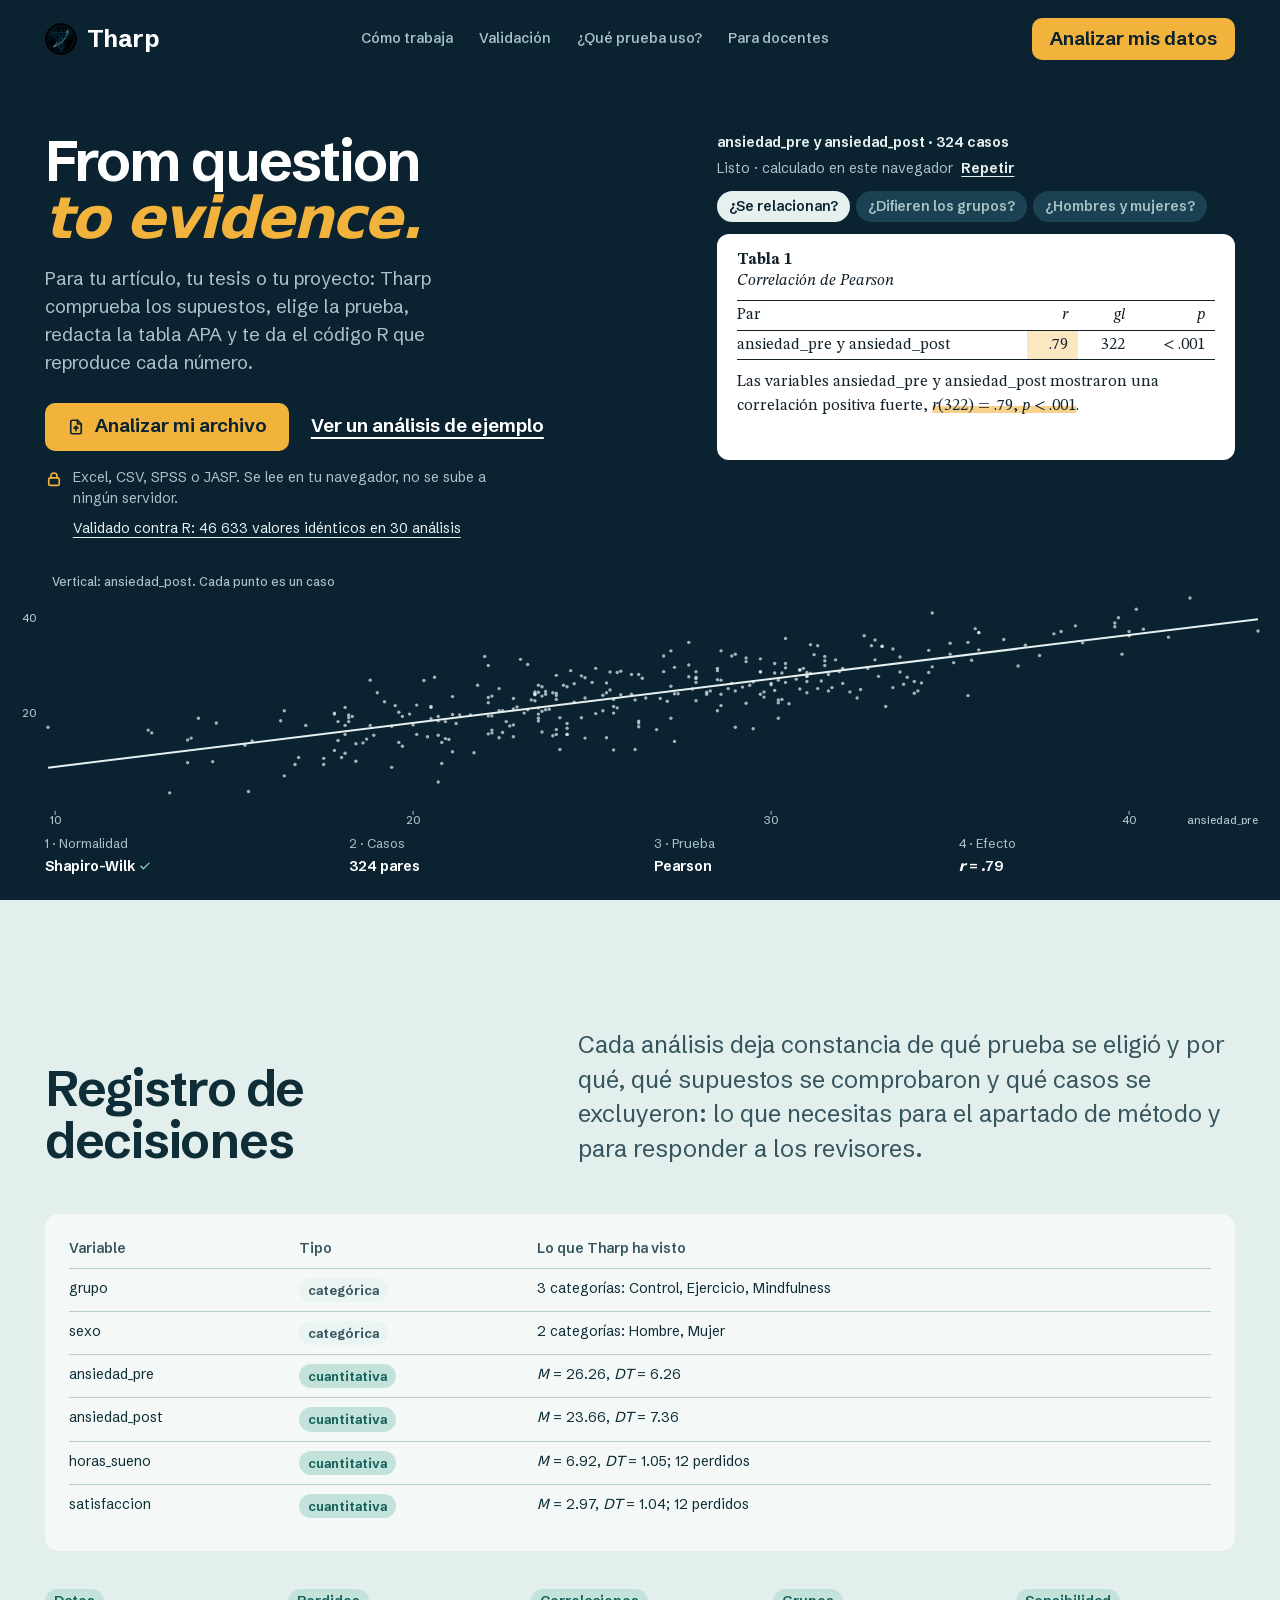
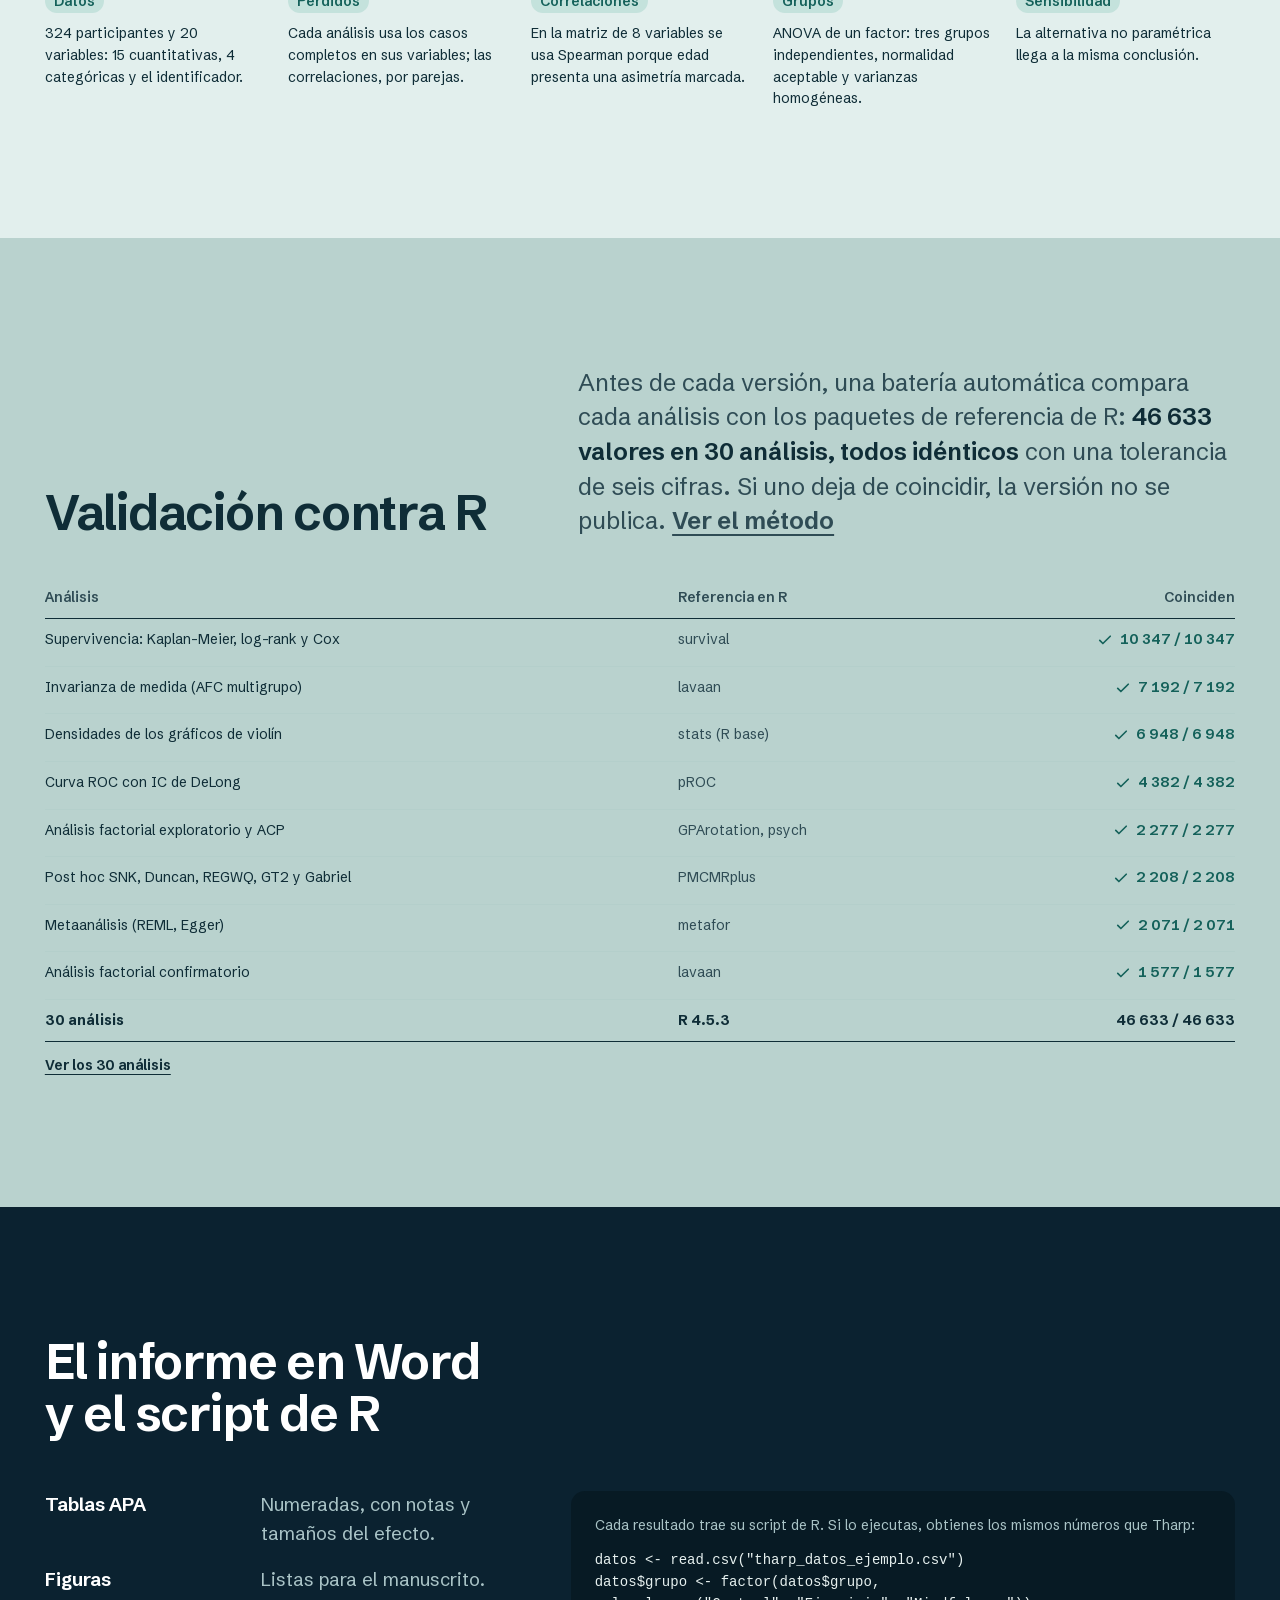
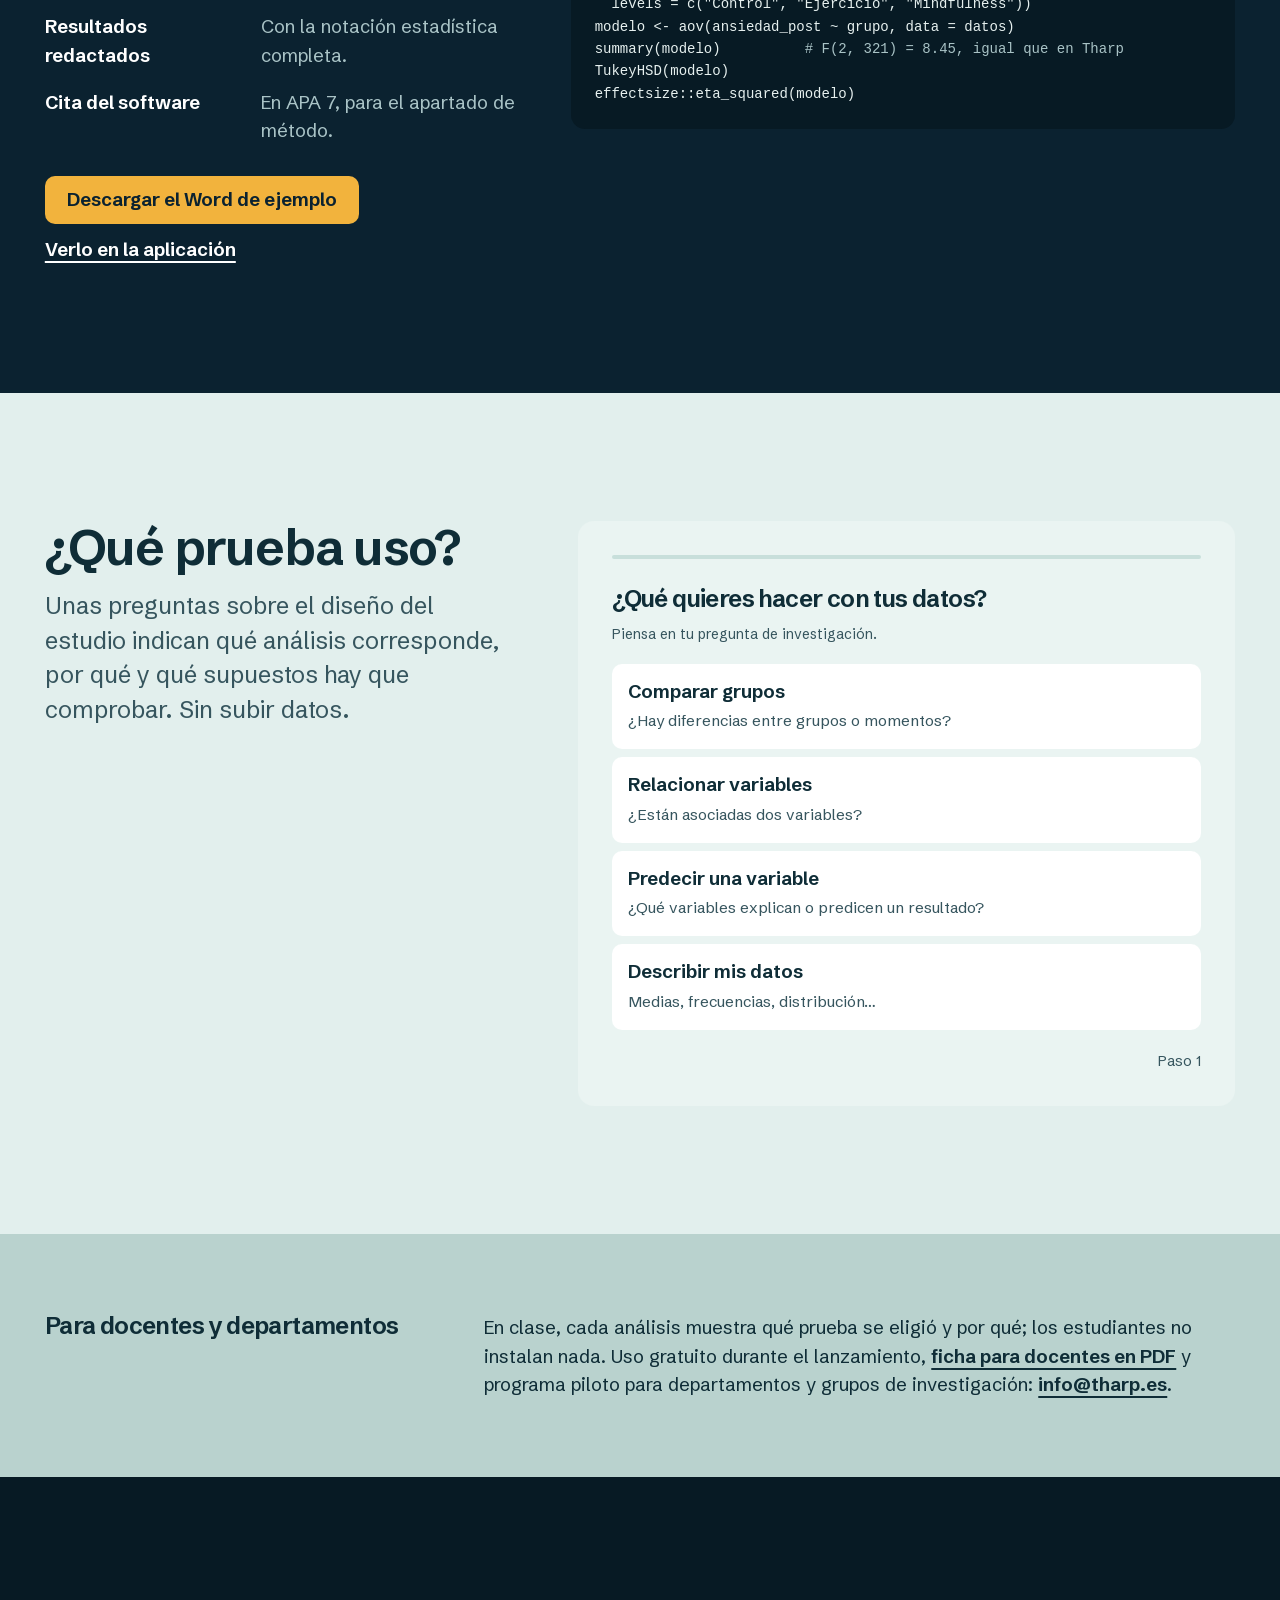
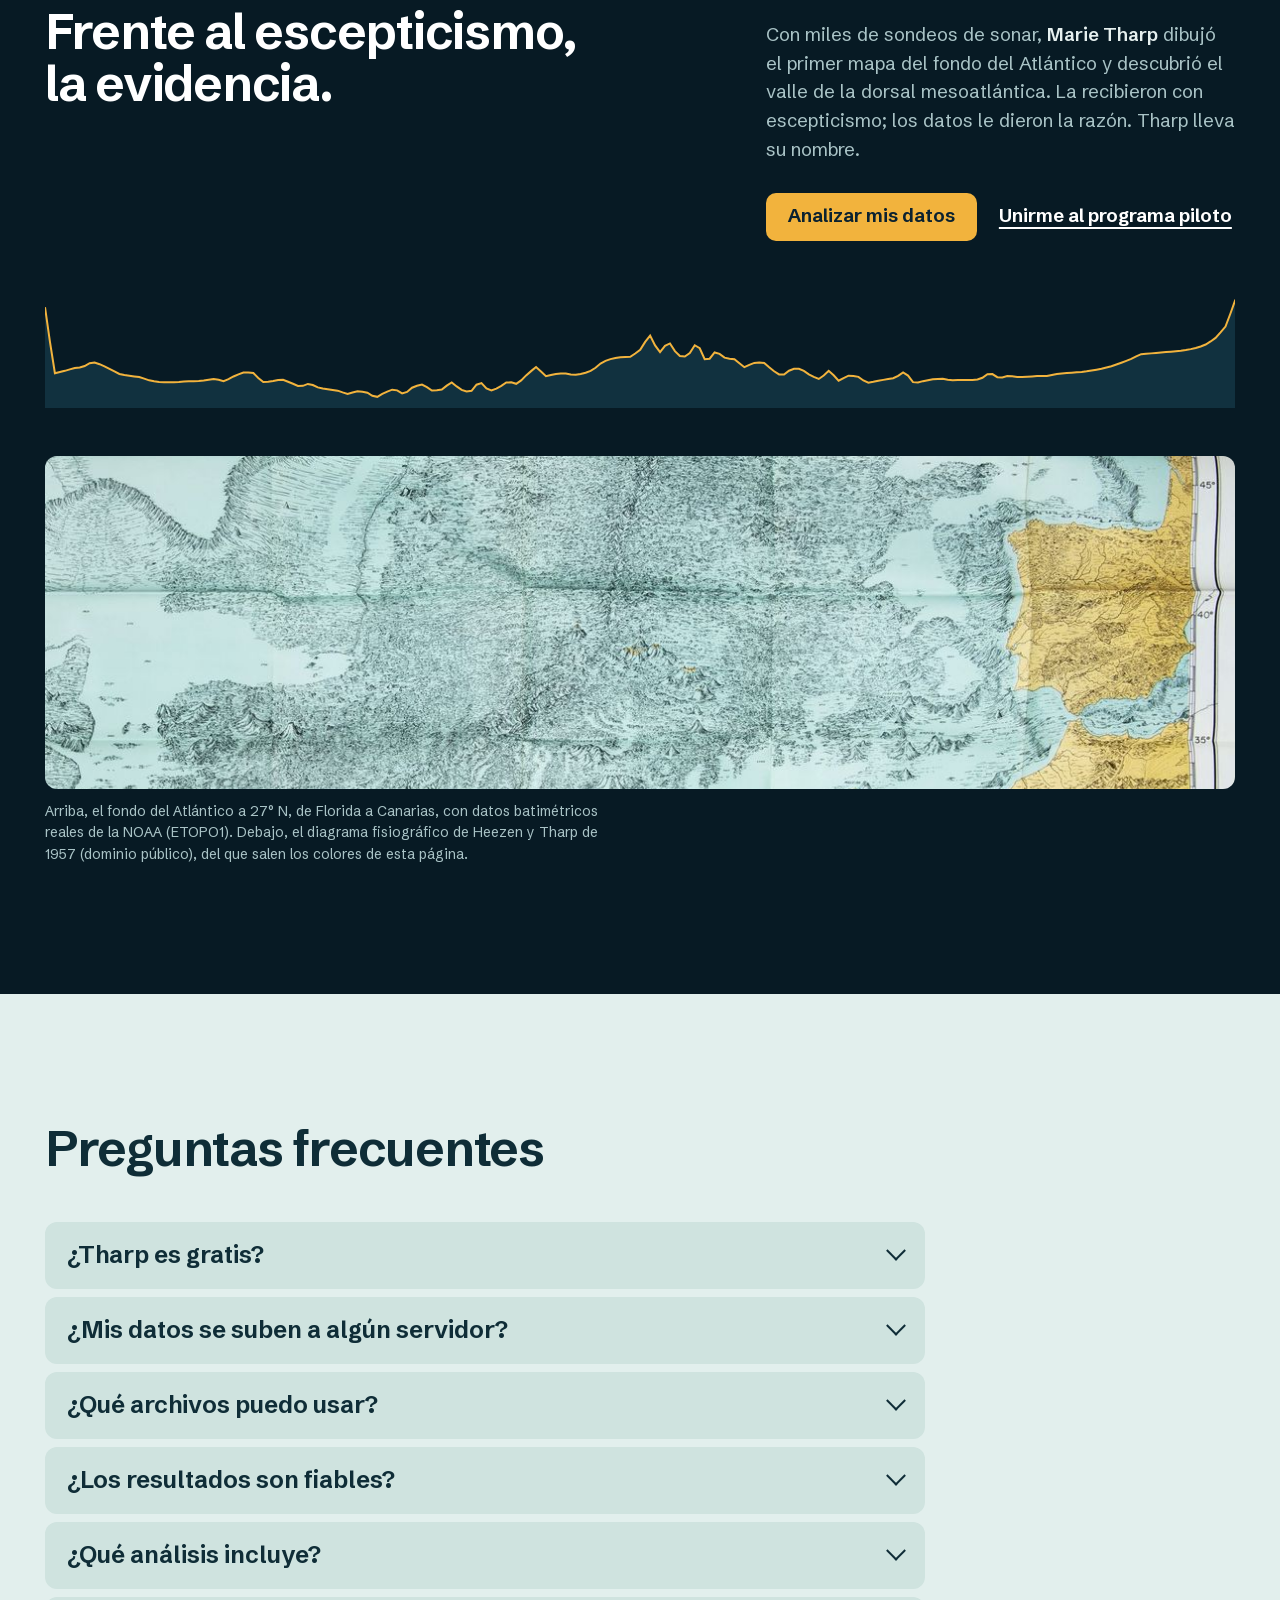
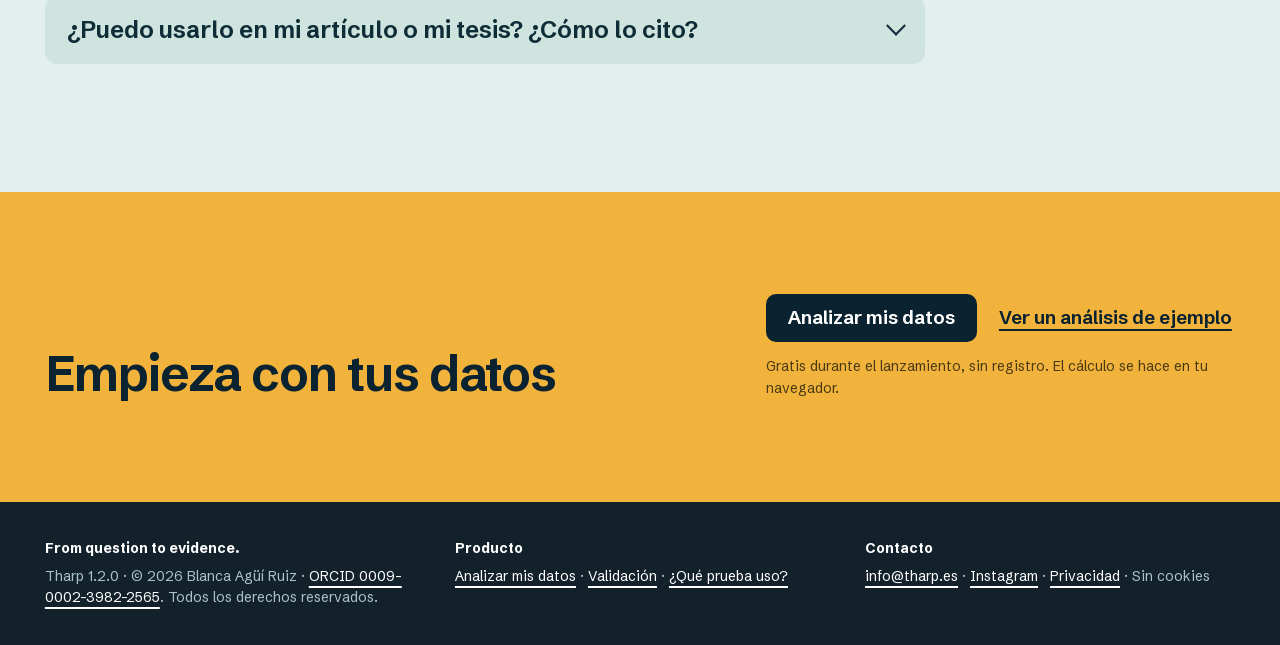
==== commit da3503aa: "Icono para Google (tharp@48cc95d)" ====
--- a/index.html
+++ b/index.html
@@ -17,7 +17,7 @@
 <meta property="og:image:width" content="1200">
 <meta property="og:image:height" content="630">
 <meta name="twitter:card" content="summary_large_image">
-<link rel="icon" href="img/favicon-32.png" sizes="32x32" type="image/png"><link rel="icon" href="img/favicon-64.png" sizes="64x64" type="image/png">
+<link rel="icon" href="favicon.ico" sizes="48x48"><link rel="icon" href="img/favicon-192.png" sizes="192x192" type="image/png"><link rel="icon" href="img/favicon-96.png" sizes="96x96" type="image/png"><link rel="icon" href="img/favicon-48.png" sizes="48x48" type="image/png">
 <link rel="apple-touch-icon" href="img/apple-touch-icon.png">
 <script>/* ?no-contar excluye este navegador de las estadísticas (Umami); ?contar lo vuelve a incluir */try{var q=location.search;if(/[?&]no-contar(&|=|$)/.test(q)){localStorage.setItem("umami.disabled","1");alert("Listo: las visitas desde este navegador ya no se cuentan en las estadísticas.")}else if(/[?&]contar(&|=|$)/.test(q)){localStorage.removeItem("umami.disabled");alert("Las visitas desde este navegador vuelven a contarse.")}}catch(e){}</script>
 <script defer src="https://cloud.umami.is/script.js" data-website-id="fe52d2ca-82ad-4e9c-b76e-33c334449e4a" data-domains="tharp.es"></script>
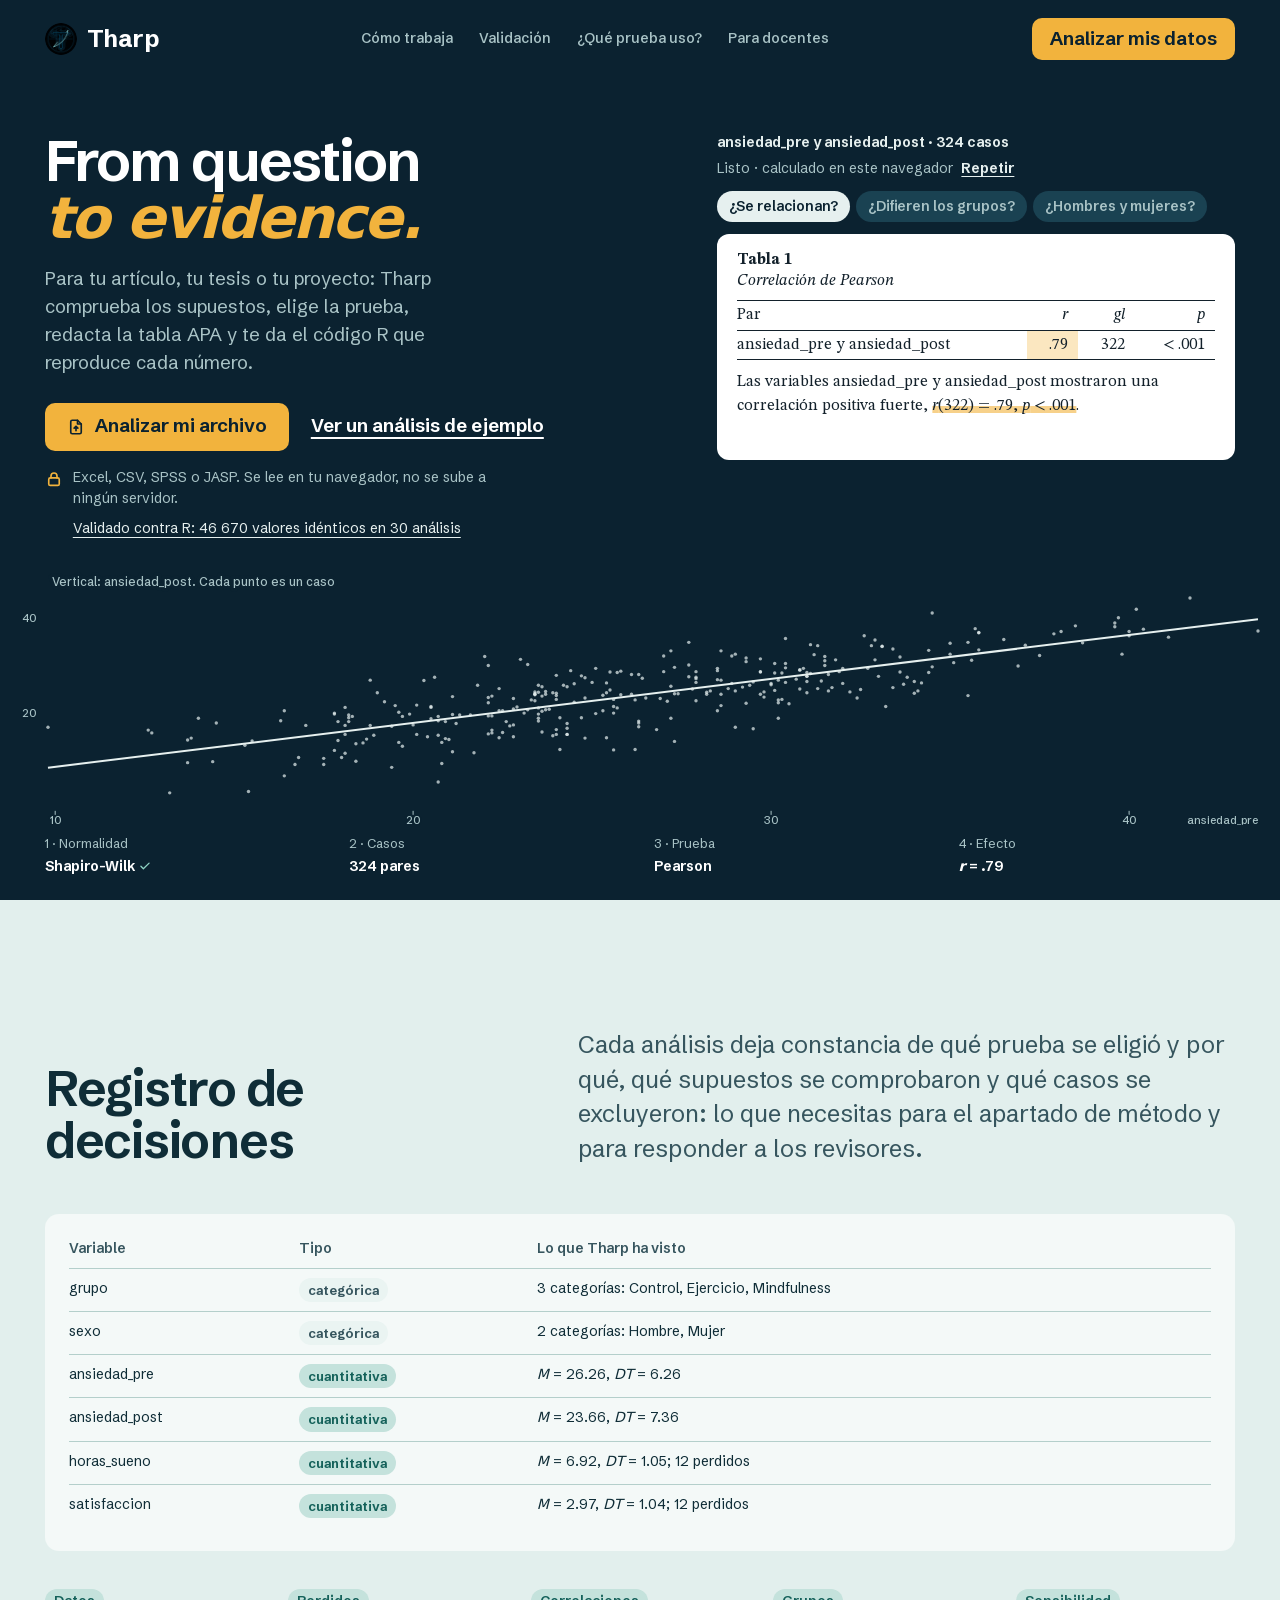
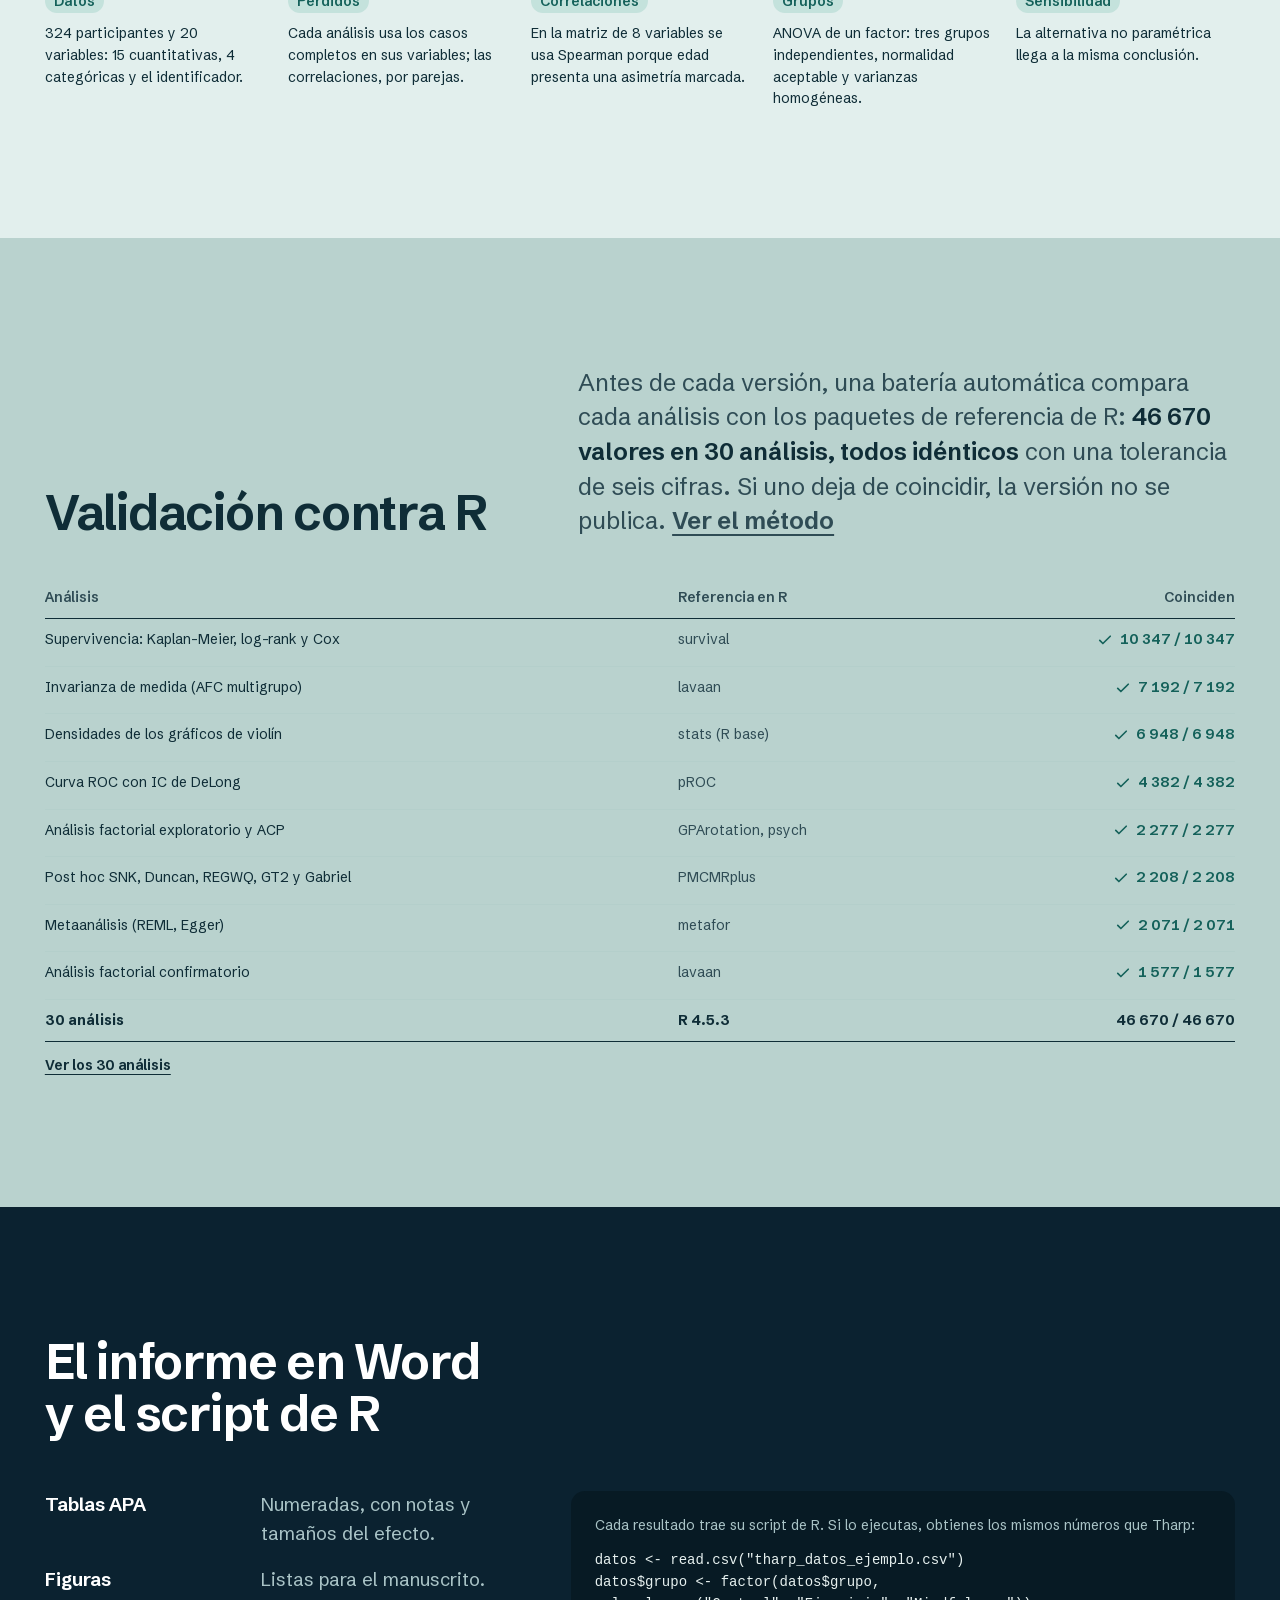
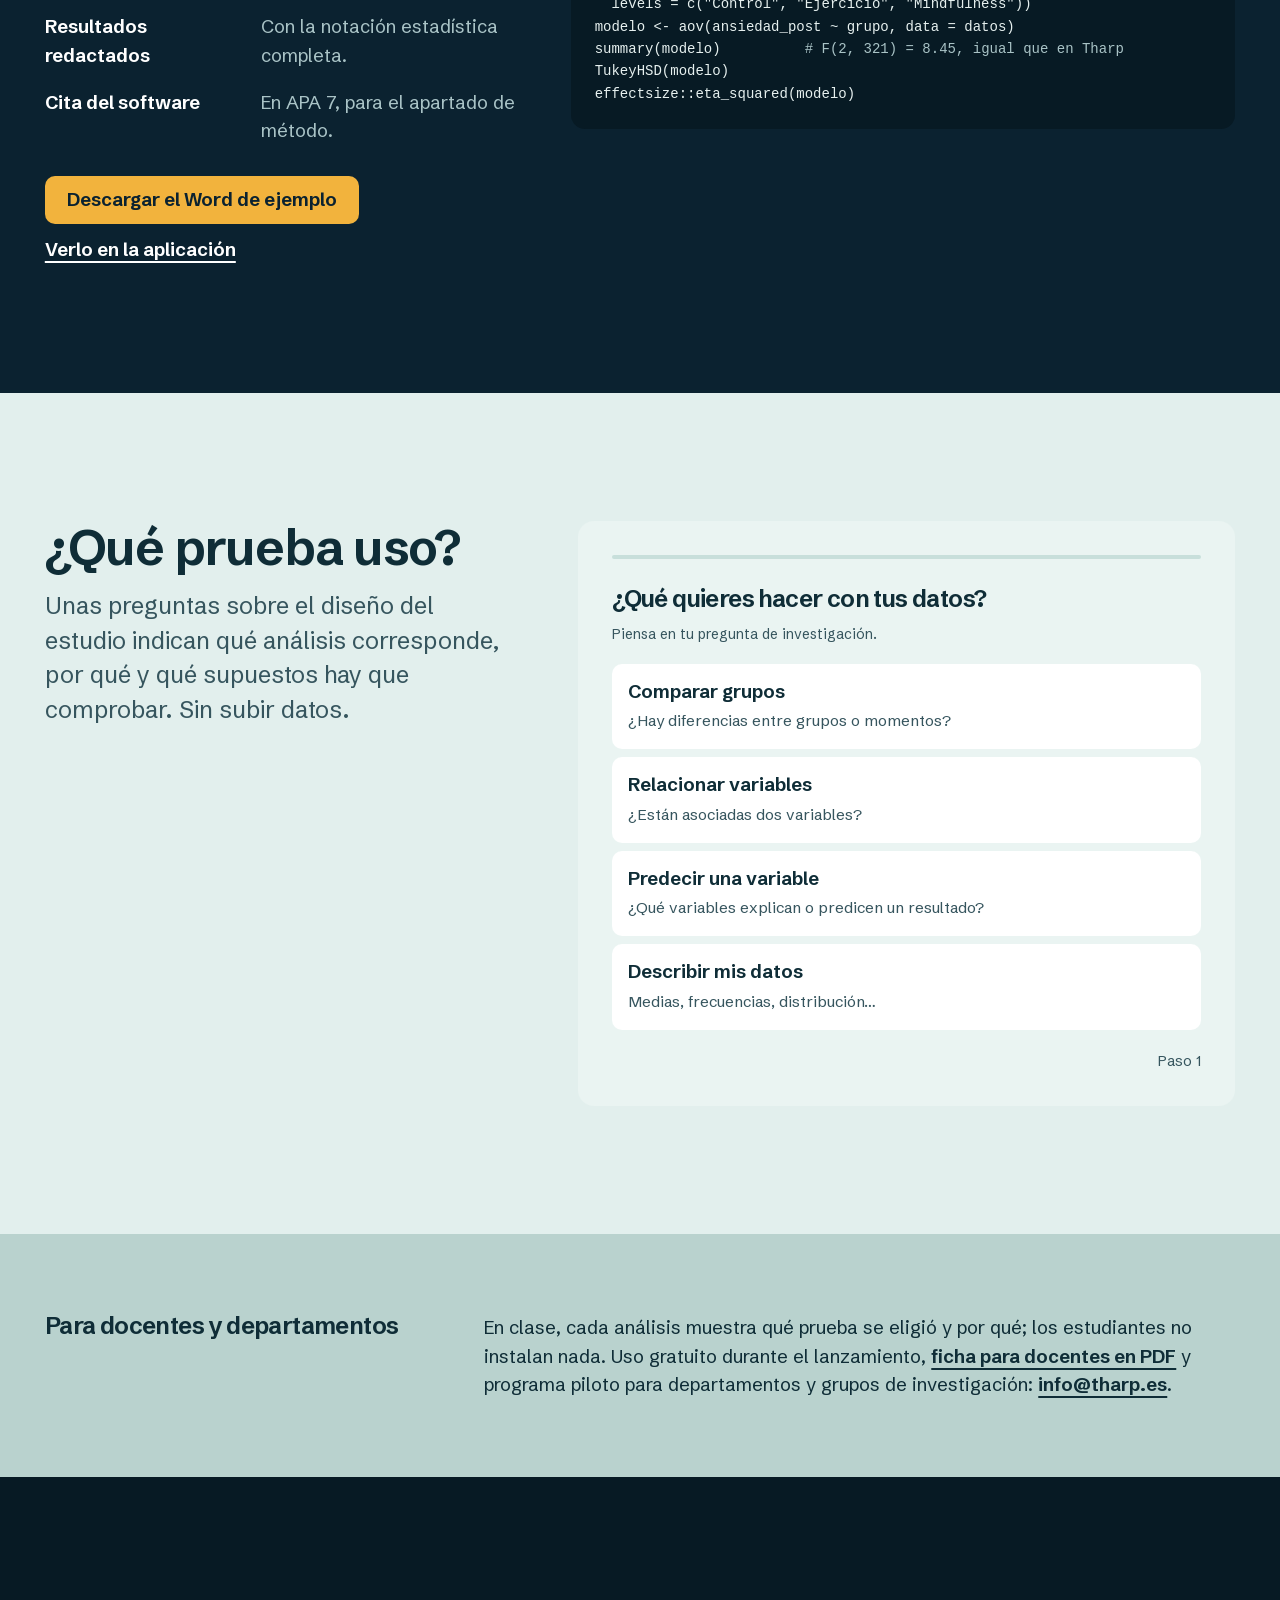
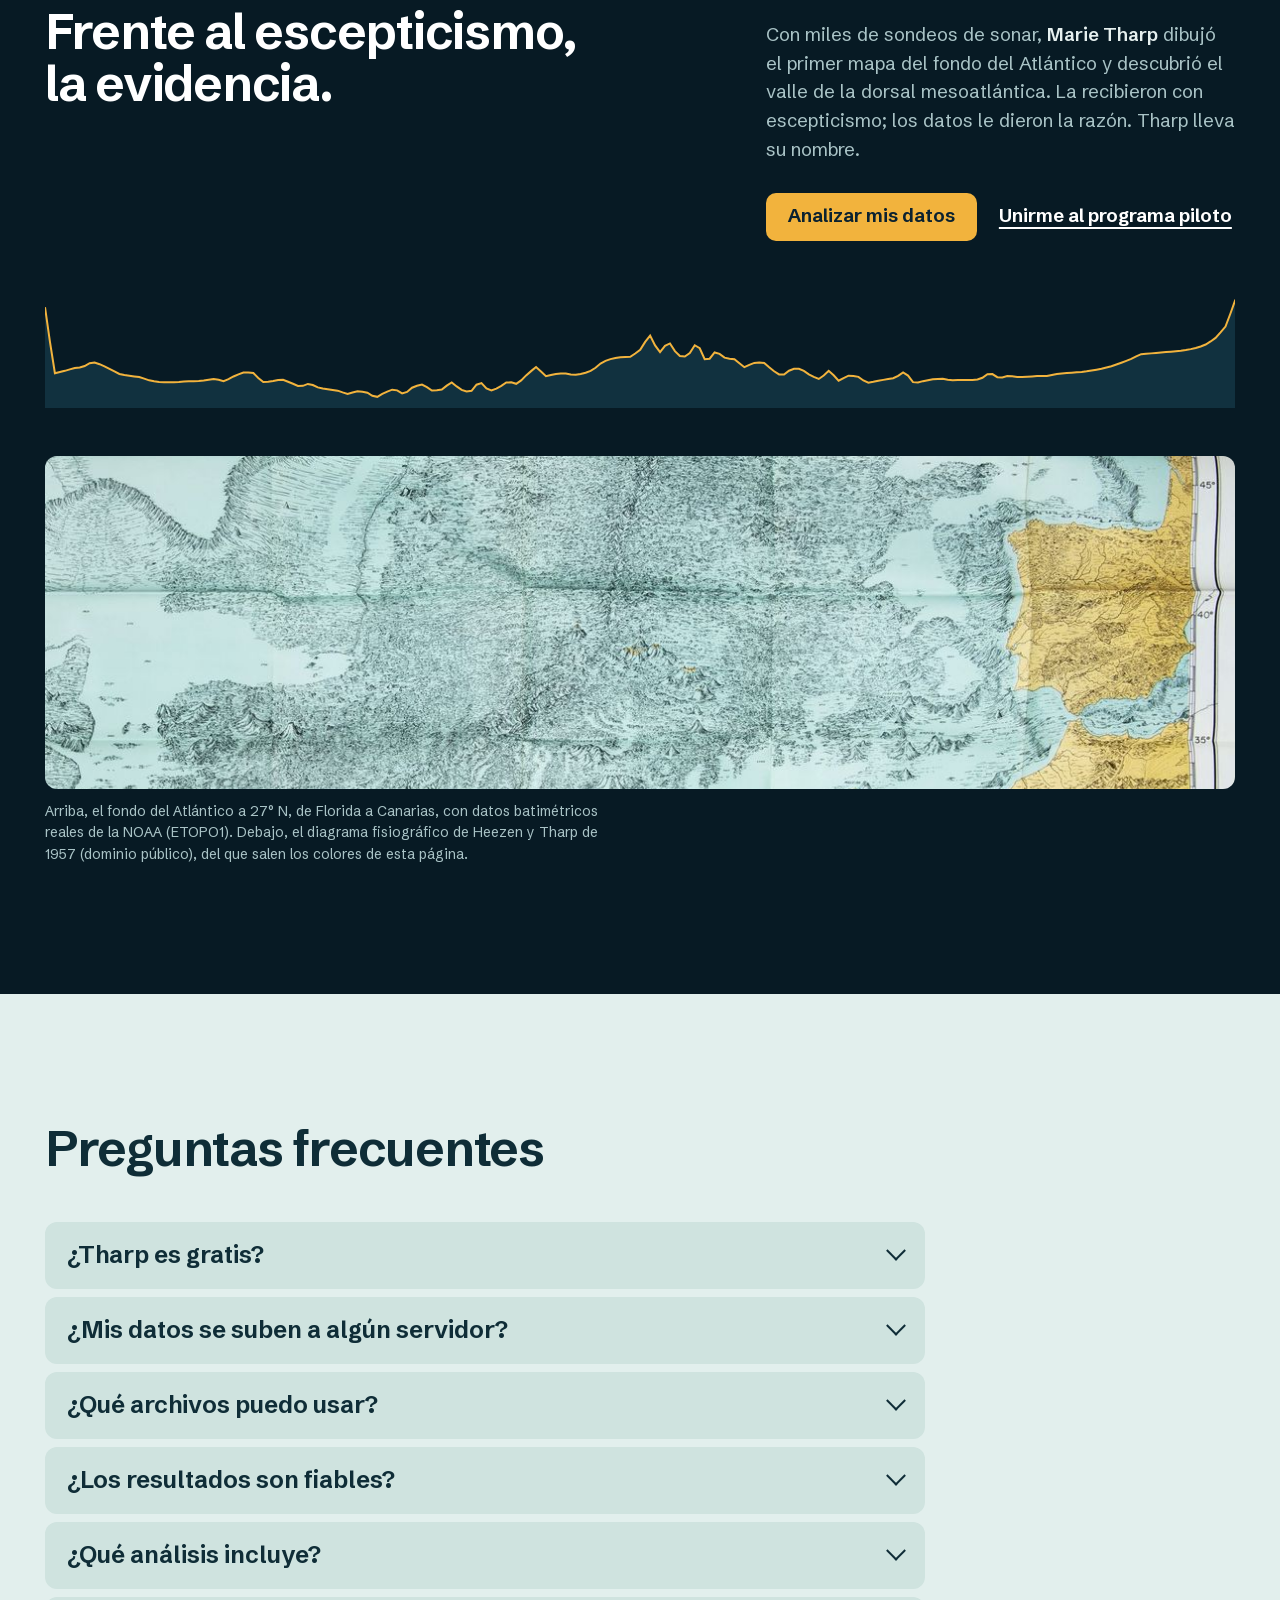
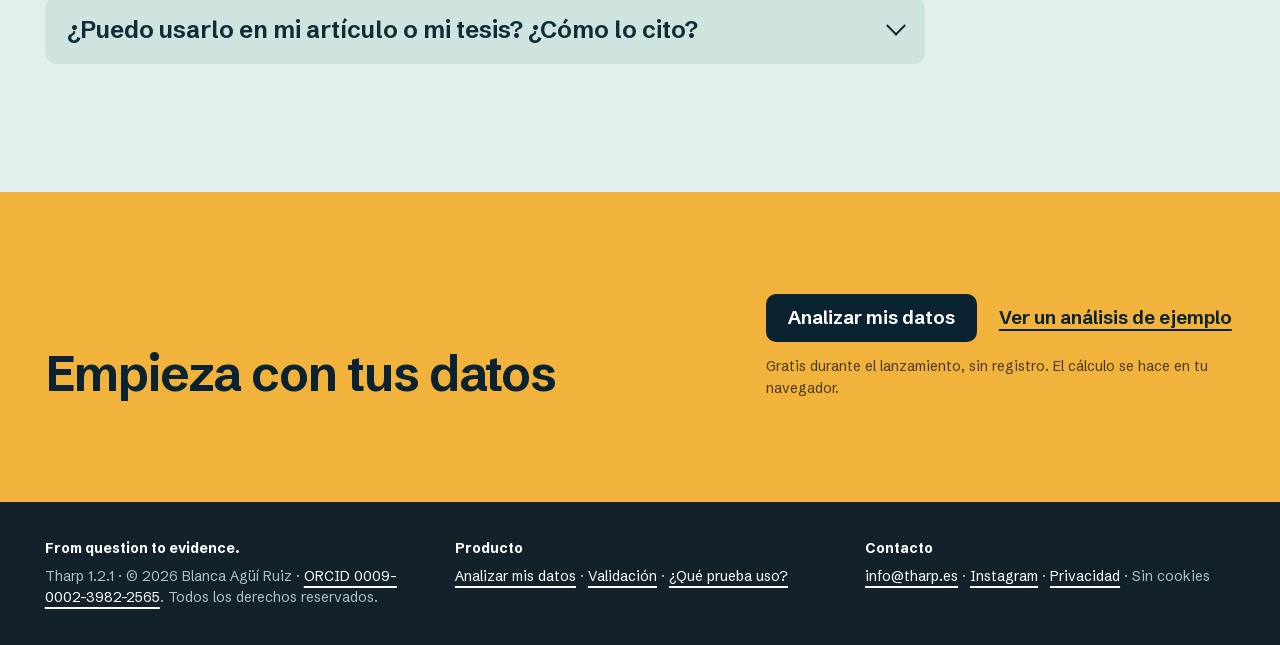
==== commit 4a76bef3: "Tharp 1.2.1: estructura interna reorganizada y validación reproducible en cualquier plataforma (thar" ====
--- a/index.html
+++ b/index.html
@@ -2,6 +2,7 @@
 <html lang="es">
 <head>
 <meta charset="utf-8">
+<meta http-equiv="Content-Security-Policy" content="default-src 'self'; script-src 'self' https://cloud.umami.is 'wasm-unsafe-eval'; connect-src 'self' https://cloud.umami.is https://gateway.umami.is; img-src 'self' data: blob:; style-src 'self' 'unsafe-inline'; font-src 'self'; worker-src 'self' blob:; object-src 'none'; base-uri 'self'; form-action 'self'">
 <meta name="viewport" content="width=device-width, initial-scale=1">
 <title>Tharp · From question to evidence · Análisis estadístico para tu artículo, tesis o proyecto</title>
 <meta name="description" content="Sube tus datos (Excel, CSV, SPSS o JASP) y Tharp comprueba los supuestos, elige la prueba adecuada y genera tablas APA, gráficos, el apartado de resultados redactado y el código R. Validado contra R. Gratis durante el lanzamiento y sin subir tus datos a ningún servidor.">
@@ -19,7 +20,7 @@
 <meta name="twitter:card" content="summary_large_image">
 <link rel="icon" href="favicon.ico" sizes="48x48"><link rel="icon" href="img/favicon-192.png" sizes="192x192" type="image/png"><link rel="icon" href="img/favicon-96.png" sizes="96x96" type="image/png"><link rel="icon" href="img/favicon-48.png" sizes="48x48" type="image/png">
 <link rel="apple-touch-icon" href="img/apple-touch-icon.png">
-<script>/* ?no-contar excluye este navegador de las estadísticas (Umami); ?contar lo vuelve a incluir */try{var q=location.search;if(/[?&]no-contar(&|=|$)/.test(q)){localStorage.setItem("umami.disabled","1");alert("Listo: las visitas desde este navegador ya no se cuentan en las estadísticas.")}else if(/[?&]contar(&|=|$)/.test(q)){localStorage.removeItem("umami.disabled");alert("Las visitas desde este navegador vuelven a contarse.")}}catch(e){}</script>
+<script src="js/comun/no-contar.js"></script>
 <script defer src="https://cloud.umami.is/script.js" data-website-id="fe52d2ca-82ad-4e9c-b76e-33c334449e4a" data-domains="tharp.es"></script>
 <link rel="stylesheet" href="fuentes.css">
 <script type="application/ld+json">
@@ -354,7 +355,7 @@
 @media(min-width:961px){.hero{display:flex;flex-direction:column;height:min(100svh,1000px);min-height:640px}.hero>.wrap{flex:1;display:flex;flex-direction:column;width:100%;min-height:0}.ph{padding-top:clamp(28px,6vh,72px)}.hero .band{flex:1;display:flex;flex-direction:column;min-height:0}.hero .band .sonar{flex:1;height:auto!important;min-height:150px;max-height:340px}.hero .band .chk div{padding-bottom:22px}}
 @media(max-width:960px){.ph-txt{padding-top:28px}}
 </style>
-<script>document.documentElement.classList.add('js')</script>
+<script src="js/portada/activar.js"></script>
 </head>
 <body>
 <svg width="0" height="0" style="position:absolute" aria-hidden="true">
@@ -380,7 +381,7 @@
           <a data-umami-event="portada_ejemplo" class="link" style="color:#fff" href="app.html#ejemplo">Ver un análisis de ejemplo</a>
         </div>
         <p class="ph-note" id="dropMsg" aria-live="polite"><svg class="i"><use href="#i-lock"/></svg>Excel, CSV, SPSS o JASP. Se lee en tu navegador, no se sube a ningún servidor.</p>
-        <p class="ph-proof"><a data-umami-event="franja_validacion" href="#validacion">Validado contra R: 46&nbsp;633 valores idénticos en 30 análisis</a></p>
+        <p class="ph-proof"><a data-umami-event="franja_validacion" href="#validacion">Validado contra R: 46&nbsp;670 valores idénticos en 30 análisis</a></p>
       </div>
       <div class="ph-res" id="inst" role="group" aria-label="Análisis de ejemplo calculado en este navegador">
         <div class="inst-hd"><b id="instTitle">ansiedad_pre y ansiedad_post · 324 casos</b><span class="st"><span id="instState">Analizando…</span><button type="button" id="replay">Repetir</button></span></div>
@@ -418,8 +419,8 @@
 <section class="shelf" id="validacion">
   <div class="wrap">
     <div class="sec-hd"><h2 class="h2">Validación contra R</h2>
-    <p class="intro">Antes de cada versión, una batería automática compara cada análisis con los paquetes de referencia de R: <b>46&nbsp;633 valores en 30 análisis, todos idénticos</b> con una tolerancia de seis cifras. Si uno deja de coincidir, la versión no se publica. <a data-umami-event="rigor_validacion" class="link" href="validacion.html">Ver el método</a></p></div>
-    <div class="vtab-wrap"><table class="vtab"><thead><tr><th>Análisis</th><th>Referencia en R</th><th>Coinciden</th></tr></thead><tbody id="vrows"></tbody><tfoot><tr><td>30 análisis</td><td>R 4.5.3</td><td class="num">46&nbsp;633 / 46&nbsp;633</td></tr></tfoot></table></div>
+    <p class="intro">Antes de cada versión, una batería automática compara cada análisis con los paquetes de referencia de R: <b>46&nbsp;670 valores en 30 análisis, todos idénticos</b> con una tolerancia de seis cifras. Si uno deja de coincidir, la versión no se publica. <a data-umami-event="rigor_validacion" class="link" href="validacion.html">Ver el método</a></p></div>
+    <div class="vtab-wrap"><table class="vtab"><thead><tr><th>Análisis</th><th>Referencia en R</th><th>Coinciden</th></tr></thead><tbody id="vrows"></tbody><tfoot><tr><td>30 análisis</td><td>R 4.5.3</td><td class="num">46&nbsp;670 / 46&nbsp;670</td></tr></tfoot></table></div>
     <button type="button" class="showall" id="showall" aria-expanded="false">Ver los 30 análisis</button>
   </div>
 </section>
@@ -487,7 +488,7 @@
       <details><summary>¿Qué archivos puedo usar?</summary><div class="ans"><p>Excel (.xlsx, .xls, .ods), CSV y archivos de SPSS (.sav, .zsav) y de JASP (.jasp). Se respetan las etiquetas de valor, los tipos de medida y los valores perdidos definidos por el usuario. La primera fila debe tener los nombres de las variables y cada fila, un participante.</p></div></details>
       <details><summary>¿Los resultados son fiables?</summary><div class="ans"><p>Cada análisis se valida automáticamente contra R, número a número, antes de cada versión (<a href="validacion.html">cómo lo validamos</a>), y cada resultado incluye el script de R para que cualquiera (tú, tu director o un revisor) pueda reproducirlo. Aun así, revisa siempre los resultados: Tharp automatiza el cálculo, pero la interpretación es tuya.</p></div></details>
       <details><summary>¿Qué análisis incluye?</summary><div class="ans"><p>Desde descriptivos y pruebas t hasta modelos mixtos, análisis factorial confirmatorio con invarianza de medida, supervivencia o metaanálisis: tienes la lista completa en <a href="#validacion">Validación</a>. Si necesitas un análisis que aún no está, el buscador de pruebas te lo indica y puedes escribirnos: priorizamos lo que más nos pedís.</p></div></details>
-      <details><summary>¿Puedo usarlo en mi artículo o mi tesis? ¿Cómo lo cito?</summary><div class="ans"><p>Sí. Tharp genera tablas y texto en formato APA y un documento de Word editable. Las normas APA piden mencionar el software en el método y citarlo en las referencias; Tharp te da la cita al final de cada análisis:</p><p class="cite">Agüí Ruiz, B. (<span data-tharp="year">2026</span>). <i>Tharp</i> (Versión <span data-tharp="version">1.2.0</span>) [Software]. https://tharp.es</p></div></details>
+      <details><summary>¿Puedo usarlo en mi artículo o mi tesis? ¿Cómo lo cito?</summary><div class="ans"><p>Sí. Tharp genera tablas y texto en formato APA y un documento de Word editable. Las normas APA piden mencionar el software en el método y citarlo en las referencias; Tharp te da la cita al final de cada análisis:</p><p class="cite">Agüí Ruiz, B. (<span data-tharp="year">2026</span>). <i>Tharp</i> (Versión <span data-tharp="version">1.2.1</span>) [Software]. https://tharp.es</p></div></details>
     </div>
   </div>
 </section>
@@ -502,131 +503,14 @@
 
 <footer>
   <div class="wrap">
-    <div><b lang="en">From question to evidence.</b>Tharp <span data-tharp="version">1.2.0</span> · © 2026 Blanca Agüí Ruiz · <a href="https://orcid.org/0009-0002-3982-2565">ORCID 0009-0002-3982-2565</a>. Todos los derechos reservados.</div>
+    <div><b lang="en">From question to evidence.</b>Tharp <span data-tharp="version">1.2.1</span> · © 2026 Blanca Agüí Ruiz · <a href="https://orcid.org/0009-0002-3982-2565">ORCID 0009-0002-3982-2565</a>. Todos los derechos reservados.</div>
     <div><b>Producto</b><a href="app.html">Analizar mis datos</a> · <a data-umami-event="nav_validacion" href="validacion.html">Validación</a> · <a href="#finder">¿Qué prueba uso?</a></div>
     <div><b>Contacto</b><a href="mailto:info@tharp.es">info@tharp.es</a> · <a href="https://www.instagram.com/tharpstats/">Instagram</a> · <a href="privacidad.html">Privacidad</a> · Sin cookies</div>
   </div>
 </footer>
 
 <script src="vendor/jstat.min.js"></script>
-<script>window.jStat = window.jStat || jStat;</script>
-<script src="js/stats.js"></script>
-<script src="js/demo.js"></script>
-<script src="js/validacion.js"></script>
-<script src="js/version.js"></script>
-<script>
-(function () {
-  const S = window.TharpStats, rows = window.TharpDemo(), H = rows[0], R = rows.slice(1), col = n => R.map(r => r[H.indexOf(n)]);
-  const neg = s => s.replace(/^-/, '−'), f = (x, d = 2) => neg(x.toFixed(d)), nz = s => neg(s.replace(/^(-?)0\./, '$1.')), pv = p => (p < .001 ? '< .001' : '= ' + nz(p.toFixed(3))), pc = p => (p < .001 ? '< .001' : nz(p.toFixed(3)));
-  const ok = '<svg class="i"><use href="#i-ok"/></svg>', esc = s => String(s).replace(/[&<>"]/g, c => ({ '&': '&amp;', '<': '&lt;', '>': '&gt;', '"': '&quot;' }[c]));
-  const narrow = matchMedia('(max-width: 560px)');
-  const by = (y, g) => { const Y = col(y), G = col(g), lv = [...new Set(G)].sort(); return { lv, groups: lv.map(l => Y.filter((v, i) => G[i] === l && v !== null)) }; };
-  const tbl = (cap, head, body) => `<div class="tw"><table class="apa"><caption>${cap}</caption><thead><tr>${head.map(h => `<th>${h}</th>`).join('')}</tr></thead><tbody>${body.map(r => `<tr>${r.map(c => (typeof c === 'object' ? `<td class="key">${c.v}</td>` : `<td>${c}</td>`)).join('')}</tr>`).join('')}</tbody></table></div>`;
-  const sig = (p, yes, no) => (p < .05 ? yes : no);
-  const normal = sw => sw.every(t => t.p >= .05);
-  const files = '<div class="files"><span>resultados.docx</span><span>analisis.R</span><span>registro de decisiones</span></div>';
-
-  // cada pregunta: calculada con el motor de Tharp; lo que se dice depende de los resultados
-  const Q = {
-    anova() { const { lv, groups } = by('ansiedad_post', 'grupo'), a = S.anova(groups), tk = S.tukeyHSD(groups, a.msw, a.df2), lev = S.levene(groups), sw = groups.map(g => S.shapiro(g));
-      const nOk = normal(sw), vOk = lev.p >= .05, pairs = tk.filter(c => c.padj < .05).map(c => `${lv[c.i]} y ${lv[c.j]}`), n = groups.reduce((t, g) => t + g.length, 0);
-      return { xname: 'ansiedad_post', title: `ansiedad_post según grupo · ${n} casos`, series: lv.map((l, i) => ({ name: l, v: groups[i] })),
-        chk: [['Normalidad', `Shapiro-Wilk ${nOk ? ok : '✗'}`], ['Varianzas', `Levene ${vOk ? ok : '✗'}`], ['Prueba', nOk && vOk ? 'ANOVA + Tukey' : !nOk ? 'Kruskal-Wallis' : 'Welch + Games-Howell'], ['Efecto', `η² = ${nz(a.eta2.toFixed(3))}`]],
-        table: tbl('<b>Tabla 1</b><i>ANOVA de un factor para ansiedad_post según el grupo</i>', ['Fuente', '<i>gl</i>', '<i>F</i>', '<i>p</i>', 'η²'], [['Grupo', a.df1, { v: f(a.F) }, pc(a.p), nz(a.eta2.toFixed(3))], ['Error', a.df2, '', '', '']]),
-        text: `${sig(a.p, 'Se encontraron diferencias estadísticamente significativas', 'No se encontraron diferencias estadísticamente significativas')} en ansiedad_post según el grupo, <mark><i>F</i>(${a.df1}, ${a.df2}) = ${f(a.F)}, <i>p</i> ${pv(a.p)}, η² = ${nz(a.eta2.toFixed(3))}</mark>${pairs.length ? `. Las comparaciones de Tukey mostraron diferencias entre ${pairs.join(', ')}` : ''}.` }; },
-    t() { const { lv, groups } = by('ansiedad_pre', 'sexo'), lev = S.levene(groups), eq = lev.p >= .05, r = S.tTestInd(groups[0], groups[1], eq), d = groups.map(g => S.describe(g)), sw = groups.map(g => S.shapiro(g));
-      const nOk = normal(sw), dir = r.diff < 0 ? 'más bajas' : 'más altas', gl = Number.isInteger(r.df) ? r.df : f(r.df);
-      return { xname: 'ansiedad_pre', title: `ansiedad_pre según sexo · ${groups[0].length + groups[1].length} casos`, series: lv.map((l, i) => ({ name: l, v: groups[i] })),
-        chk: [['Normalidad', `Shapiro-Wilk ${nOk ? ok : '✗'}`], ['Varianzas', `Levene ${eq ? ok : '✗'}`], ['Prueba', nOk ? (eq ? 't de Student' : 't de Welch') : 'Mann-Whitney'], ['Efecto', `<i>d</i> = ${f(r.d)}`]],
-        table: narrow.matches ? tbl('<b>Tabla 1</b><i>Prueba t para muestras independientes</i>', ['Comparación', '<i>t</i>', '<i>gl</i>', '<i>p</i>', '<i>d</i>'], [[`${lv[0]} − ${lv[1]}`, { v: f(r.t) }, gl, pc(r.p), f(r.d)]])
-          : tbl('<b>Tabla 1</b><i>Prueba t para muestras independientes</i>', ['Comparación', '<i>t</i>', '<i>gl</i>', '<i>p</i>', '<i>d</i>', 'IC&nbsp;95&nbsp;% (<i>d</i>)'], [[`${lv[0]} − ${lv[1]}`, { v: f(r.t) }, gl, pc(r.p), f(r.d), `[${f(r.dCI[0])}, ${f(r.dCI[1])}]`]]),
-        text: `${lv[0]} (<i>M</i> = ${f(d[0].mean)}, <i>DT</i> = ${f(d[0].sd)}) ${sig(r.p, `obtuvo puntuaciones significativamente ${dir} que`, 'no difirió significativamente de')} ${lv[1]} (<i>M</i> = ${f(d[1].mean)}, <i>DT</i> = ${f(d[1].sd)}), <mark><i>t</i>(${gl}) = ${f(r.t)}, <i>p</i> ${pv(r.p)}, <i>d</i> = ${f(r.d)}</mark>, IC&nbsp;95&nbsp;% [${f(r.dCI[0])}, ${f(r.dCI[1])}].` }; },
-    rho() { const X = col('ansiedad_pre'), Y = col('ansiedad_post'), m = X.map((v, i) => v !== null && Y[i] !== null), x = X.filter((_, i) => m[i]), y = Y.filter((_, i) => m[i]);
-      const sx = S.shapiro(x), sy = S.shapiro(y), nOk = sx.p >= .05 && sy.p >= .05, r = nOk ? S.pearson(x, y) : S.spearman(x, y), sym = nOk ? '<i>r</i>' : '<i>r</i><sub>s</sub>';
-      const fuerza = Math.abs(r.r) >= .5 ? 'fuerte' : Math.abs(r.r) >= .3 ? 'moderada' : 'débil', signo = r.r > 0 ? 'positiva' : 'negativa';
-      return { title: `ansiedad_pre y ansiedad_post · ${x.length} casos`, scatter: { x, y },
-        chk: [['Normalidad', `Shapiro-Wilk ${nOk ? ok : '✗'}`], ['Casos', `${x.length} pares`], ['Prueba', nOk ? 'Pearson' : 'Spearman'], ['Efecto', `${sym} = ${nz(r.r.toFixed(2))}`]],
-        table: tbl(`<b>Tabla 1</b><i>Correlación de ${nOk ? 'Pearson' : 'Spearman'}</i>`, ['Par', sym, '<i>gl</i>', '<i>p</i>'], [['ansiedad_pre y ansiedad_post', { v: nz(r.r.toFixed(2)) }, r.df, pc(r.p)]]),
-        text: `Las variables ansiedad_pre y ansiedad_post mostraron una correlación ${signo} ${fuerza}${sig(r.p, '', ' no significativa')}, <mark>${sym}(${r.df}) = ${nz(r.r.toFixed(2))}, <i>p</i> ${pv(r.p)}</mark>.` }; } };
-
-  const $ = id => document.getElementById(id);
-  const inst = $('inst'), sonar = $('sonar'), chk = $('chk'), paper = $('paper'), qb = [...document.querySelectorAll('.qsel button')];
-  const reduce = matchMedia('(prefers-reduced-motion: reduce)').matches; let raf = 0, timers = [], cur = 'rho', O = null;
-  const nb = h => h.replace(/ (=|<|&lt;|>|&gt;) /g, '&nbsp;$1&nbsp;').replace(/(\([\d.]+|\[[−\d.]+), /g, '$1,&nbsp;');
-  const TONES = ['#e6f0ef', '#8fd3c4', '#f0a58f'], MARKS = [.25, .5, .75, .995];
-  const NS = 'http://www.w3.org/2000/svg';
-
-  // los datos tal cual: cada caso es un sondeo; cada grupo, un perfil (densidad de núcleo gaussiano)
-  function draw() { const W = sonar.clientWidth, H = sonar.clientHeight, top = O.series ? (W < 640 ? 38 : 30) : 22, bot = 46, px = 22, o = O; let g = '';
-    const ticks = (a, b, X, name) => { const raw = (b - a) / 6, m = Math.pow(10, Math.floor(Math.log10(raw))), st = [1, 2, 5, 10].map(k => k * m).find(k => k >= raw); let t = '';
-      for (let v = Math.ceil(a / st) * st; v <= b; v += st) { const x = X(v); if (x > W - px - 120) continue; t += `<line class="tk" x1="${x.toFixed(1)}" x2="${x.toFixed(1)}" y1="${H - 14}" y2="${H - 10}"/><text class="lab tick" text-anchor="middle" x="${x.toFixed(1)}" y="${H - 1}">${neg(String(+v.toFixed(1)))}</text>`; }
-      return t + `<text class="lab tick" text-anchor="end" x="${W - px}" y="${H - 1}">${name}</text>`; };
-    if (o.series) { const all = o.series.flatMap(s => s.v), lo = Math.min(...all), hi = Math.max(...all), span = hi - lo || 1, a = lo - span * .04, b = hi + span * .04;
-      const X = v => px + (v - a) / (b - a) * (W - 2 * px), xs = Array.from({ length: 140 }, (_, i) => a + (b - a) * i / 139);
-      const dens = o.series.map(s => { const d = S.describe(s.v), h = 1.06 * d.sd * Math.pow(s.v.length, -.2); return xs.map(x => s.v.reduce((t, v) => t + Math.exp(-.5 * ((x - v) / h) ** 2), 0) / (s.v.length * h)); });
-      const mx = Math.max(...dens.flat()), Yd = d => H - bot - d / mx * (H - top - bot);
-      dens.forEach((d, k) => { const pts = d.map((y, i) => `${X(xs[i]).toFixed(1)},${Yd(y).toFixed(1)}`).join(' L');
-        g += `<path class="ar" fill="${TONES[k]}" fill-opacity=".07" d="M${X(a).toFixed(1)},${H - bot} L${pts} L${X(b).toFixed(1)},${H - bot} Z"/><path class="cv" stroke="${TONES[k]}" d="M${pts}"/>`; });
-      g += ticks(a, b, X, o.xname);
-      o.series.forEach((s, k) => { const y0 = H - bot + 6 + k * 6; g += `<path class="rug" stroke="${TONES[k]}" stroke-opacity=".55" d="${s.v.map(v => `M${X(v).toFixed(1)},${y0}v4`).join('')}"/>`; });
-      g += `<text class="lab sm" text-anchor="end" x="${W - px}" y="14" xml:space="preserve">${o.series.map((s, k) => `<tspan fill="${TONES[k]}">— ${s.name}</tspan>`).join('   ')}${W < 640 ? '' : '   · cada marca es un caso'}</text>`;
-    } else { const { x, y } = o.scatter, ax = Math.min(...x), bx = Math.max(...x), ay = Math.min(...y), by2 = Math.max(...y);
-      const X = v => px + 26 + (v - ax) / (bx - ax) * (W - 2 * px - 26), Y = v => H - bot + 14 - (v - ay) / (by2 - ay) * (H - top - bot + 8);
-      g += x.map((v, i) => `<circle class="pt" r="1.7" fill="${TONES[0]}" cx="${X(v).toFixed(1)}" cy="${Y(y[i]).toFixed(1)}"/>`).join('');
-      const mxv = x.reduce((t, v) => t + v, 0) / x.length, myv = y.reduce((t, v) => t + v, 0) / y.length; let sxy = 0, sxx = 0; x.forEach((v, i) => { sxy += (v - mxv) * (y[i] - myv); sxx += (v - mxv) ** 2; });
-      const bb = sxy / sxx, aa = myv - bb * mxv; g += `<path class="fit" d="M${X(ax).toFixed(1)},${Y(aa + bb * ax).toFixed(1)} L${X(bx).toFixed(1)},${Y(aa + bb * bx).toFixed(1)}"/>`
-        + ticks(ax, bx, X, 'ansiedad_pre') + (() => { const raw = (by2 - ay) / 4, m = Math.pow(10, Math.floor(Math.log10(raw))), st = [1, 2, 5, 10].map(k => k * m).find(k => k >= raw); let t = '';
-          for (let v = Math.ceil(ay / st) * st; v <= by2; v += st) { const y = Y(v); if (y < 10 || y > H - bot + 10) continue; t += `<text class="lab tick" x="${px}" y="${(y + 4).toFixed(1)}">${neg(String(+v.toFixed(1)))}</text>`; } return t; })()
-        + `<text class="lab sm" x="${px + 30}" y="${top - 6}">Vertical: ansiedad_post${W < 640 ? '' : '. Cada punto es un caso'}</text>`; }
-    const mk = '';
-    sonar.innerHTML = `<svg viewBox="0 0 ${W} ${H}" preserveAspectRatio="none"><defs><clipPath id="sw"><rect id="swr" x="0" y="0" width="${W}" height="${H}"/></clipPath></defs>${mk}<g clip-path="url(#sw)">${g}</g><line class="scan" id="scan" x1="-9" x2="-9" y1="8" y2="${H}" opacity="0"/></svg>`
-    ; $('leg').innerHTML = ''; }
-
-  function setChk(n) { [...chk.children].forEach((c, i) => { const on = i < n; c.classList.toggle('on', on); c.querySelector('b').innerHTML = on ? nb(O.chk[i][1]) : ['comprobando…', 'comprobando…', 'eligiendo…', 'calculando…'][i]; });
-    sonar.querySelectorAll('.mk').forEach((l, i) => l.classList.toggle('on', i < n)); }
-  function finish() { setChk(4); paper.classList.add('on'); $('instState').textContent = 'Listo · calculado en este navegador';
-    const sw = $('swr'), sc = $('scan'); if (sw) sw.setAttribute('width', sonar.clientWidth); if (sc) sc.setAttribute('opacity', 0);
-    timers.push(setTimeout(() => paper.classList.add('end'), reduce ? 0 : 450)); }
-  function play() { cancelAnimationFrame(raf); timers.forEach(clearTimeout); timers = []; paper.classList.remove('on', 'end'); draw();
-    if (reduce) { finish(); return; }
-    $('instState').textContent = 'Analizando…'; setChk(0); const W = sonar.clientWidth, sw = $('swr'), sc = $('scan'), D = 2600, t0 = performance.now(); sc.setAttribute('opacity', 1);
-    const step = t => { const k = Math.min(1, (t - t0) / D), e = k < .5 ? 2 * k * k : 1 - Math.pow(-2 * k + 2, 2) / 2, x = W * e;
-      sw.setAttribute('width', x); sc.setAttribute('x1', x); sc.setAttribute('x2', x); setChk(MARKS.filter(m => e >= m).length);
-      if (k < 1) raf = requestAnimationFrame(step); else finish(); };
-    raf = requestAnimationFrame(step); }
-  function render(k) { O = Q[k](); cur = k; qb.forEach(b => b.setAttribute('aria-pressed', String(b.dataset.q === k)));
-    $('instTitle').textContent = O.title;
-    chk.innerHTML = O.chk.map((c, i) => `<div><span>${i + 1} · ${c[0]}</span><b></b></div>`).join('');
-    paper.innerHTML = O.table + `<p class="prose">${nb(O.text)}</p>`; play(); }
-  qb.forEach(b => b.addEventListener('click', () => { render(b.dataset.q); try { window.umami && window.umami.track('portada_pregunta', { prueba: b.textContent }); } catch (e) { /* estadística opcional */ } }));
-  $('replay').addEventListener('click', play);
-  render('rho');
-  let lastNarrow = narrow.matches, rz; addEventListener('resize', () => { clearTimeout(rz); rz = setTimeout(() => { if (narrow.matches !== lastNarrow) { lastNarrow = narrow.matches; render(cur); } else if (paper.classList.contains('on')) { draw(); setChk(4); $('swr').setAttribute('width', sonar.clientWidth); $('scan').setAttribute('opacity', 0); } }, 150); });
-
-  // tu propio archivo: se guarda en este navegador (IndexedDB) y la aplicación lo abre sin volver a elegirlo
-  const APP = 'app.html';
-  const handoff = fl => new Promise(res => { try { const rq = indexedDB.open('tharp', 1); rq.onupgradeneeded = () => rq.result.createObjectStore('traspaso');
-      rq.onsuccess = () => { const tx = rq.result.transaction('traspaso', 'readwrite'); tx.objectStore('traspaso').put(fl, 'archivo'); tx.oncomplete = () => res(true); tx.onerror = () => res(false); }; rq.onerror = () => res(false); } catch (e) { res(false); } });
-  const drop = $('drop'), file = $('file'), msg = $('dropMsg');
-  function take(fl) { if (!fl) return; try { window.umami && window.umami.track('portada_analizar', { via: 'archivo' }); } catch (e) { /* estadística opcional */ } msg.textContent = `Abriendo «${fl.name}» en Tharp. El archivo no sale de este navegador.`; handoff(fl).then(okk => { location.href = APP + (okk ? '#importar' : ''); }); }
-  file.addEventListener('change', () => take(file.files[0]));
-  ['dragenter', 'dragover'].forEach(ev => drop.addEventListener(ev, e => { e.preventDefault(); drop.classList.add('over'); }));
-  ['dragleave', 'drop'].forEach(ev => drop.addEventListener(ev, e => { e.preventDefault(); drop.classList.remove('over'); }));
-  drop.addEventListener('drop', e => take(e.dataTransfer.files[0]));
-
-  // variables reconocidas (datos de ejemplo)
-  $('vars').innerHTML = ['grupo', 'sexo', 'ansiedad_pre', 'ansiedad_post', 'horas_sueno', 'satisfaccion'].map(n => { const v = col(n), num = typeof v.find(x => x !== null) === 'number', miss = v.filter(x => x === null).length;
-    if (!num) { const lv = [...new Set(v.filter(x => x !== null))].sort(); return `<tr><td>${n}</td><td><span class="pill">categórica</span></td><td>${lv.length} categorías: ${lv.join(', ')}</td></tr>`; }
-    const d = S.describe(v.filter(x => x !== null)); return `<tr><td>${n}</td><td><span class="pill q">cuantitativa</span></td><td>${nb(`<i>M</i> = ${f(d.mean)}, <i>DT</i> = ${f(d.sd)}`)}${miss ? `; ${miss}&nbsp;perdidos` : ''}</td></tr>`; }).join('');
-
-  // registro de validación: datos reales de la batería contra R
-  (V => { const fmt = n => String(n).replace(/\B(?=(\d{3})+(?!\d))/g, '\u00a0');
-    $('vrows').innerHTML = V.map((o, i) => `<tr class="${i >= 8 ? 'more' : ''}" ${i >= 8 ? 'hidden' : ''}><td>${o.a}</td><td class="pk">${o.r}</td><td class="num"><span class="okmark">${ok}${fmt(o.ok)} / ${fmt(o.n)}</span></td></tr>`).join('');
-    const btn = $('showall'); btn.addEventListener('click', () => { const open = btn.getAttribute('aria-expanded') === 'true'; document.querySelectorAll('#vrows tr.more').forEach(t => { t.hidden = open; }); btn.setAttribute('aria-expanded', String(!open)); btn.textContent = open ? `Ver los ${V.length} análisis` : 'Ver solo los principales'; }); })(window.TharpValidacion || []);
-
-})();
-</script>
-<script src="js/buscador.js"></script>
-<script>try{document.querySelectorAll("[data-tharp]").forEach(function(e){var v=window.TharpVersion;if(v&&v[e.dataset.tharp])e.textContent=v[e.dataset.tharp];});}catch(e){}</script>
+<script type="module" src="js/portada/main.js"></script>
+<script type="module" src="js/portada/buscador.js"></script>
 </body>
 </html>
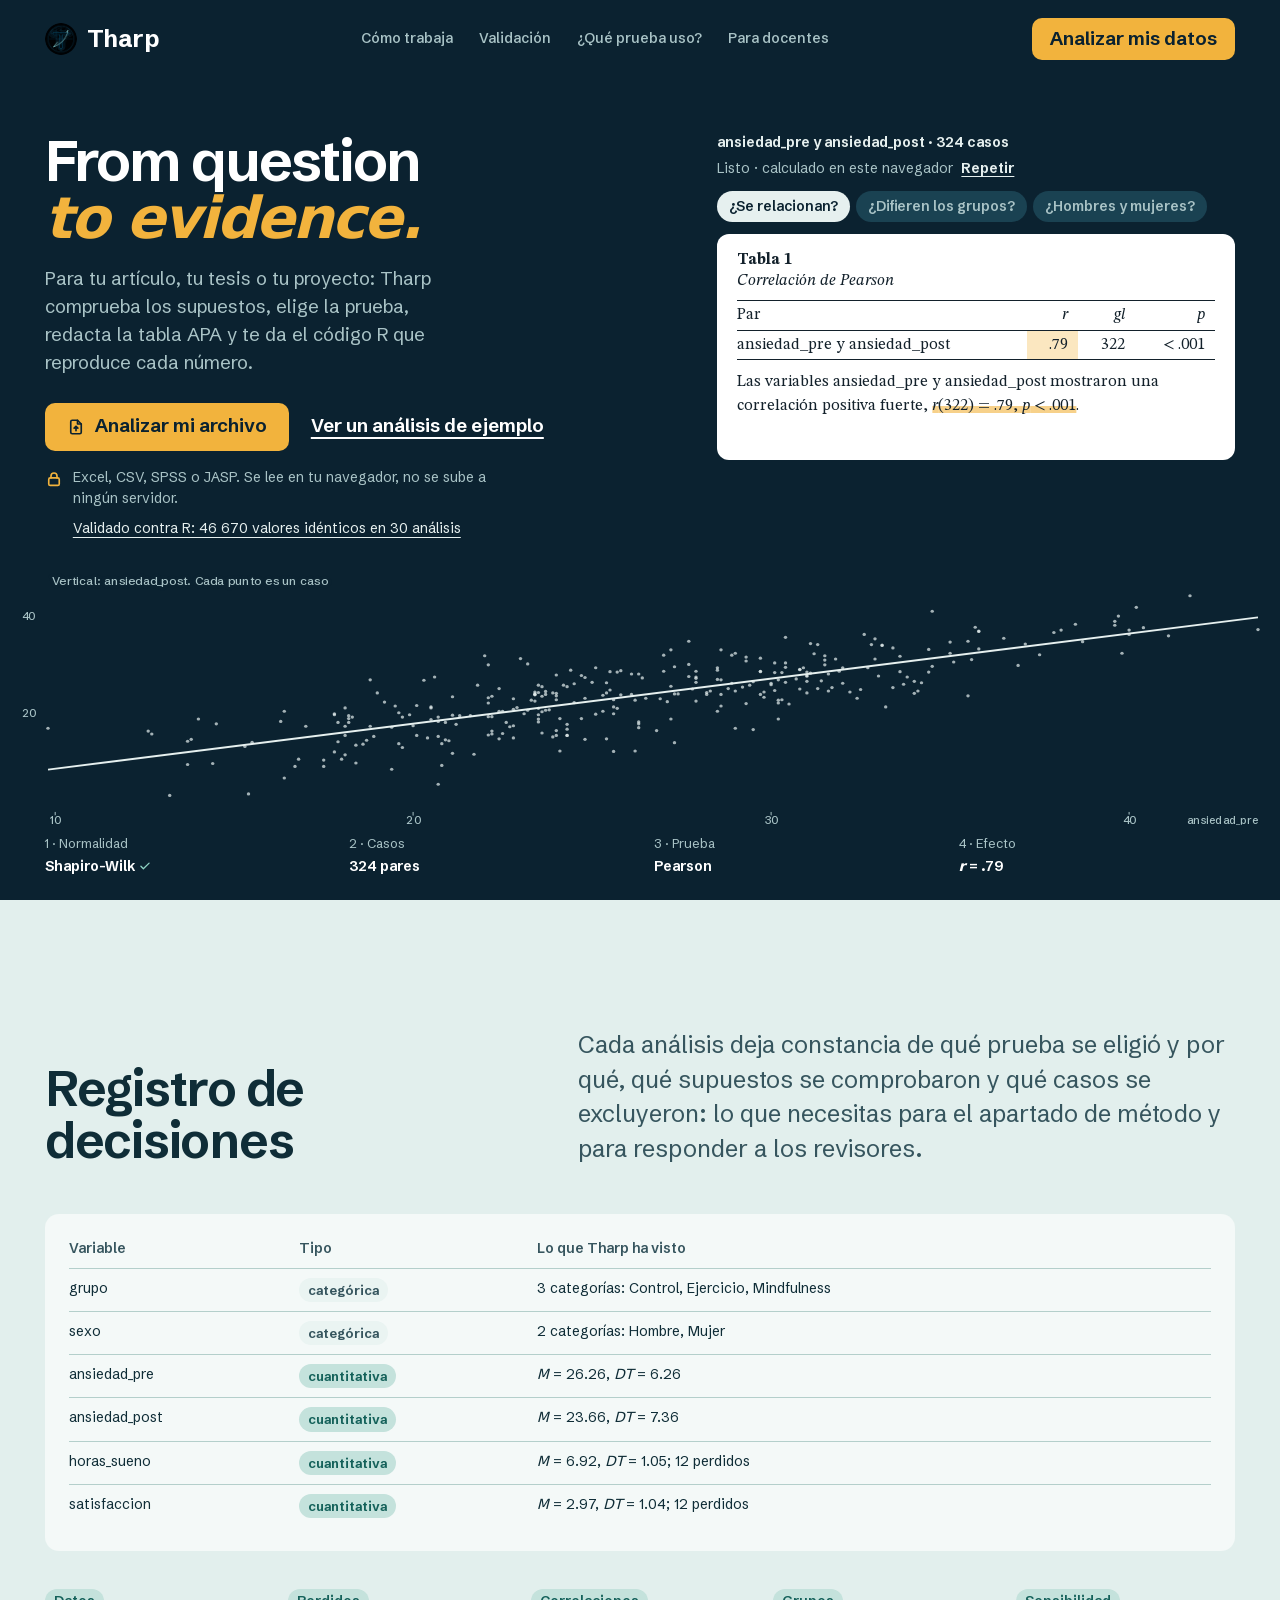
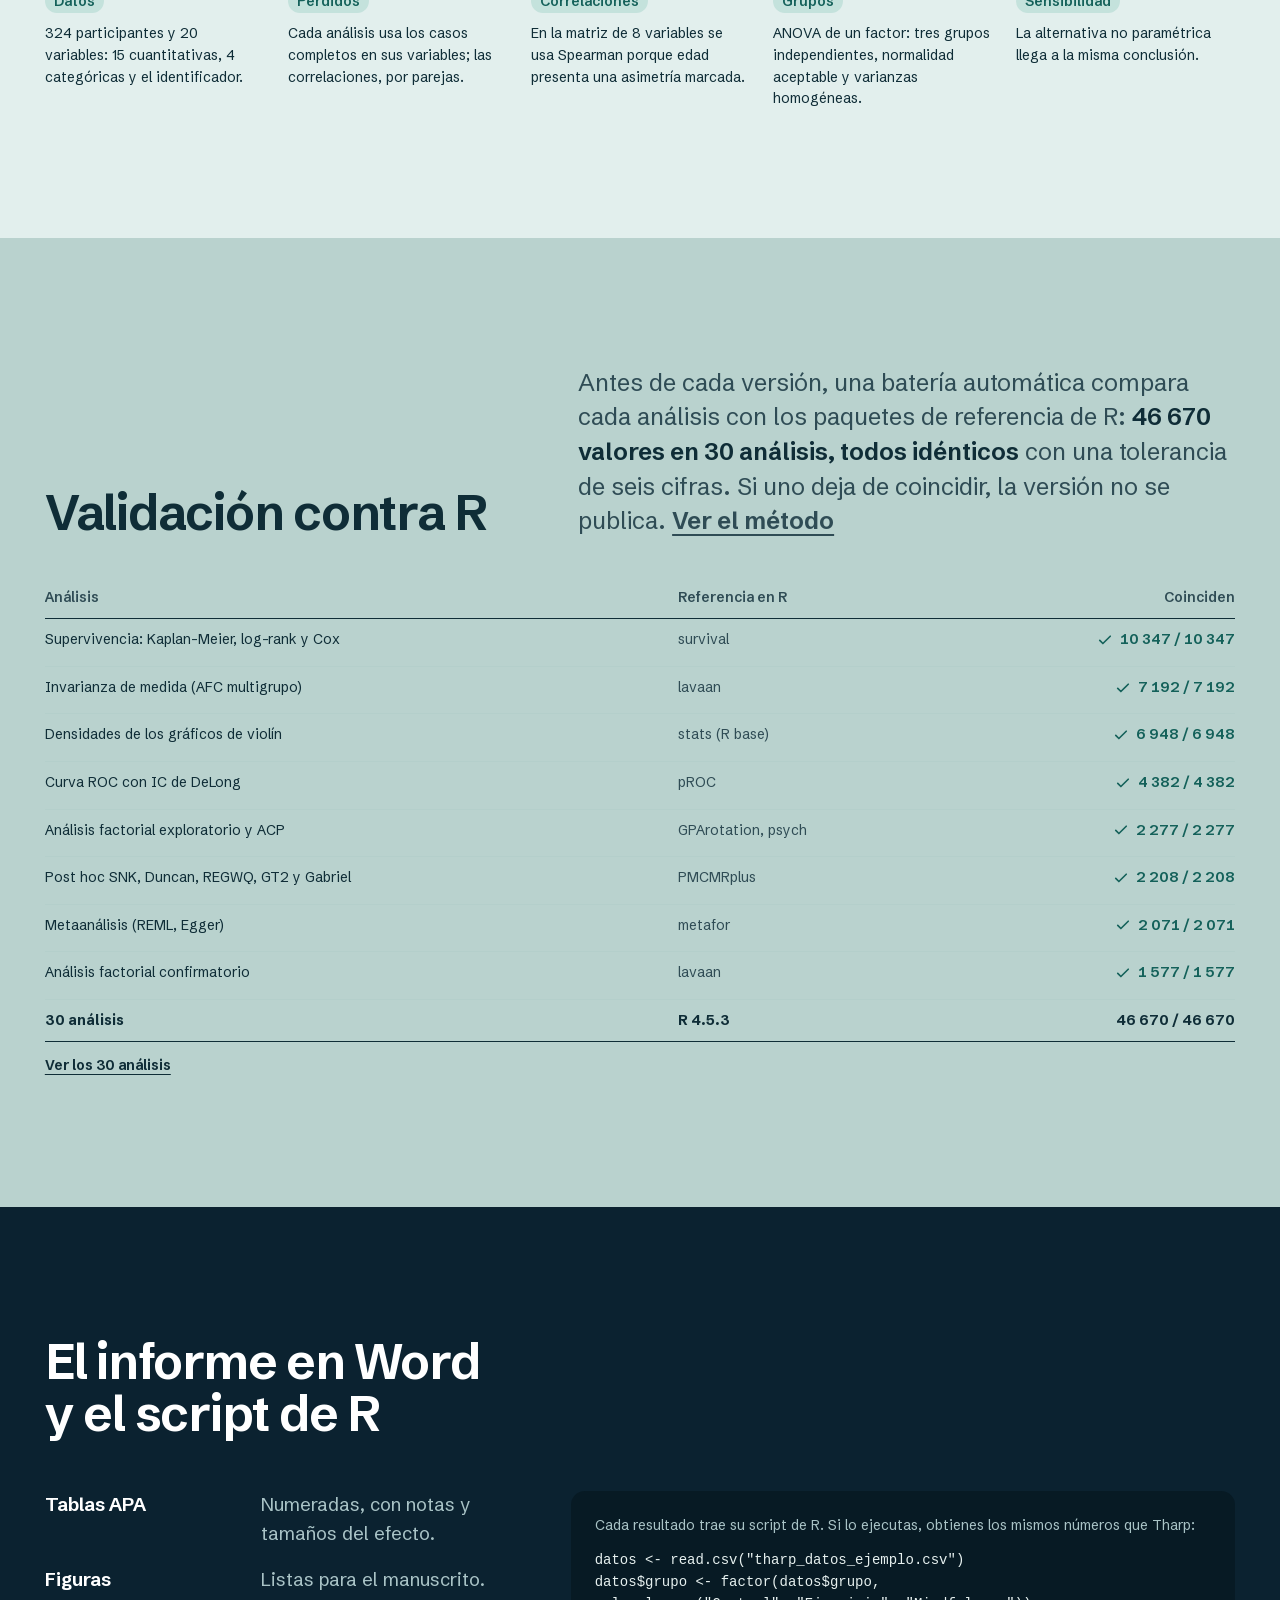
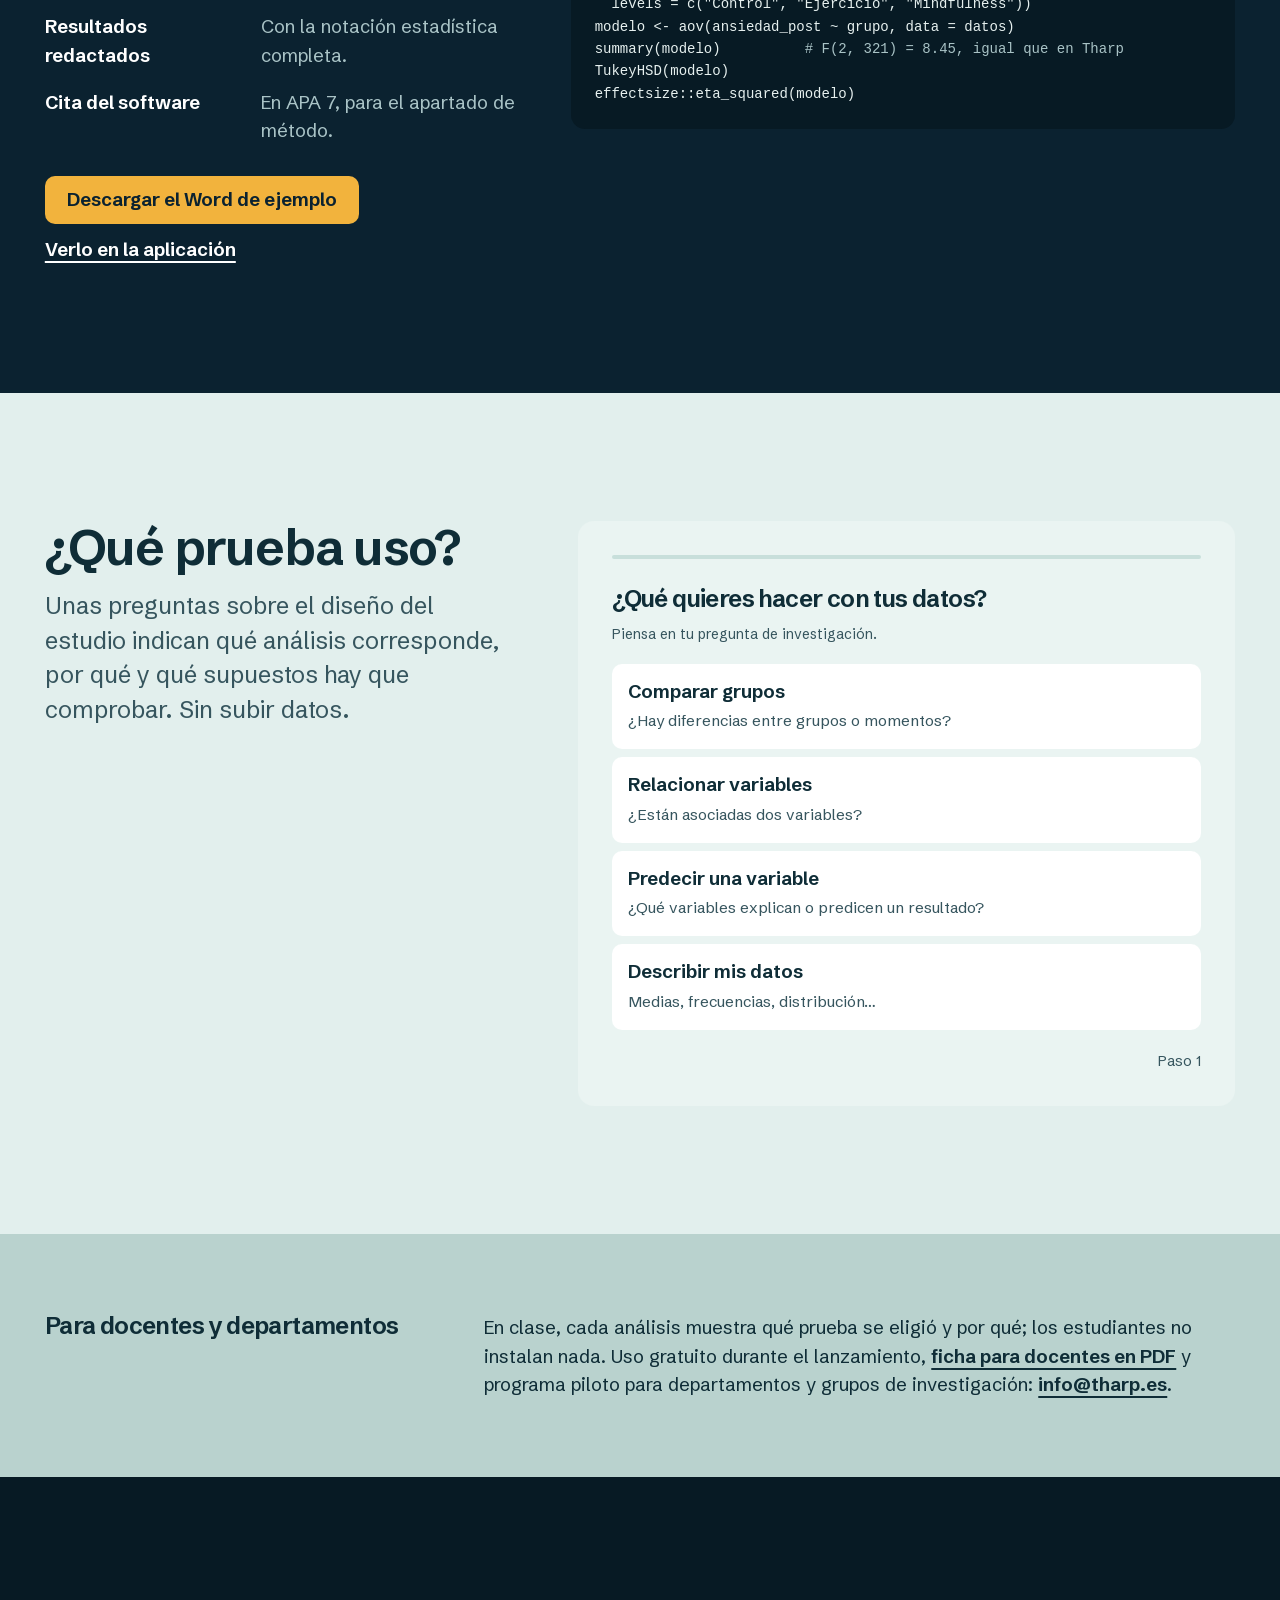
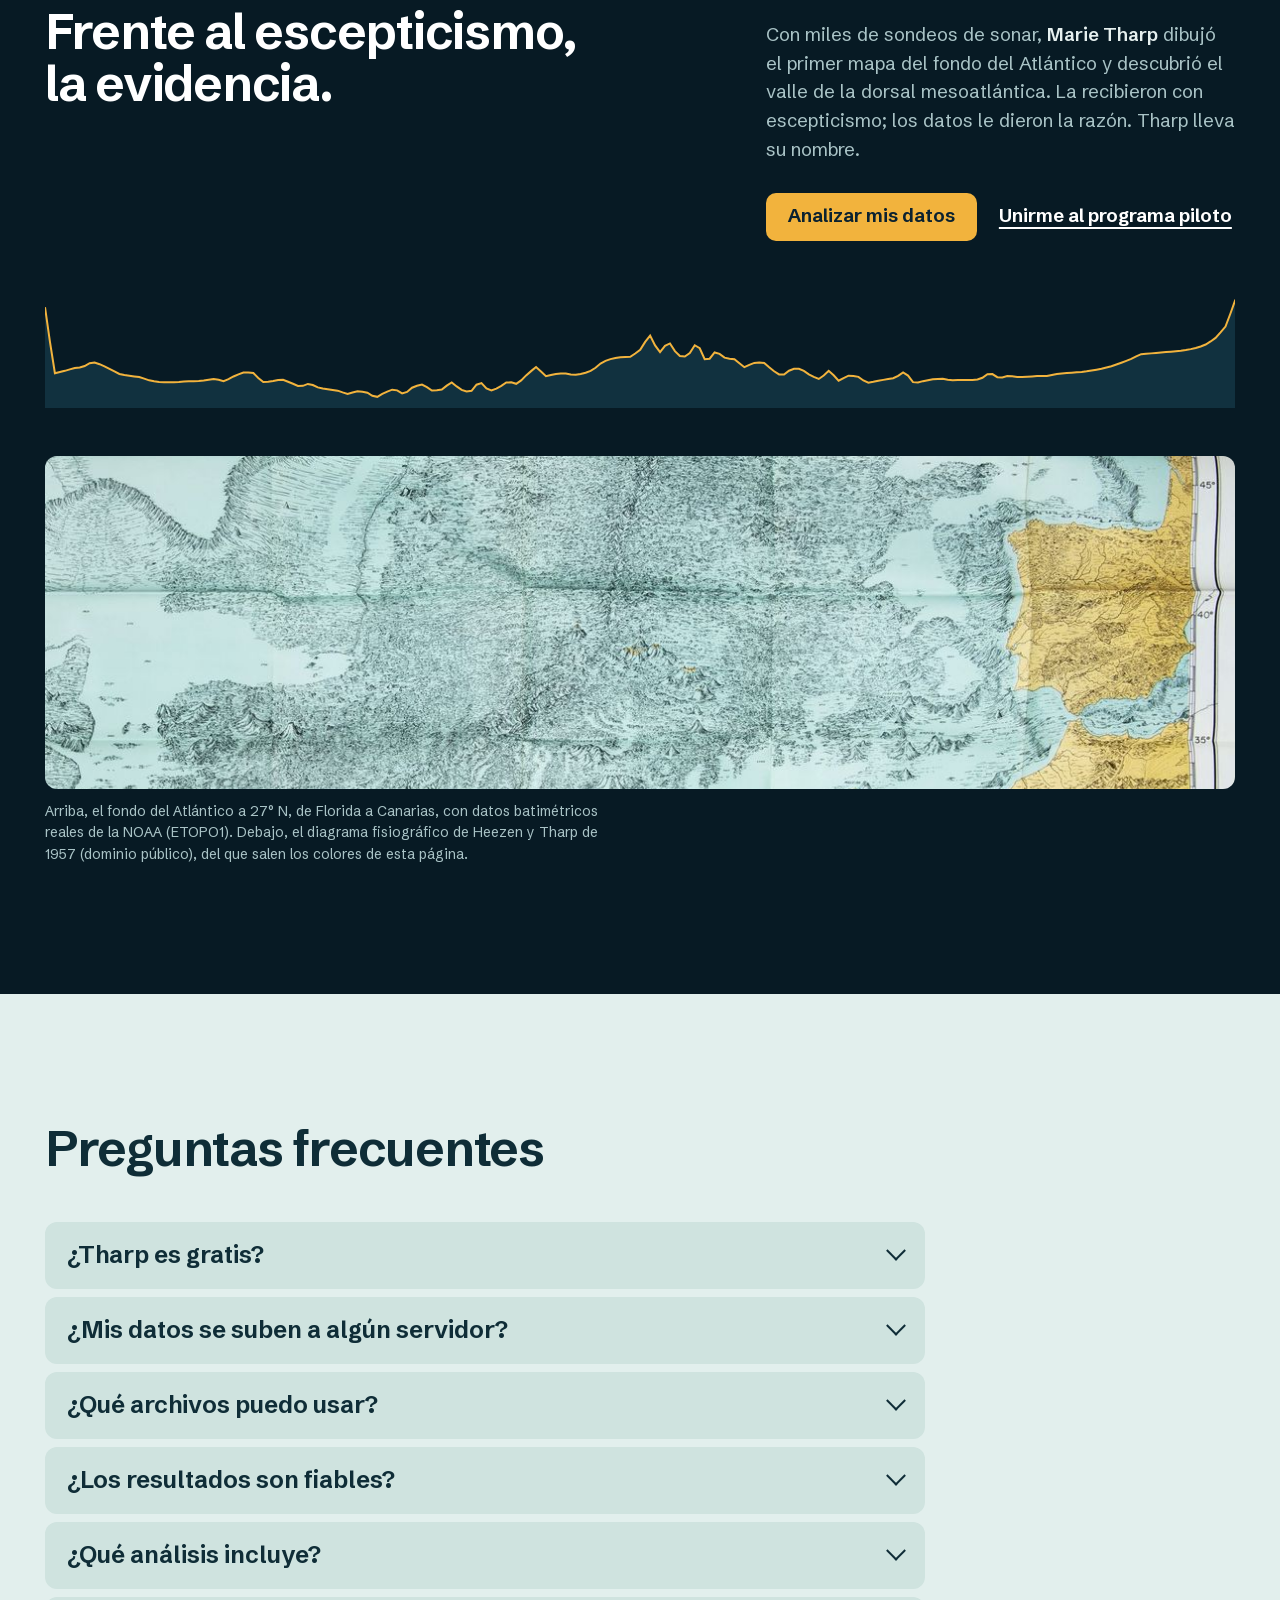
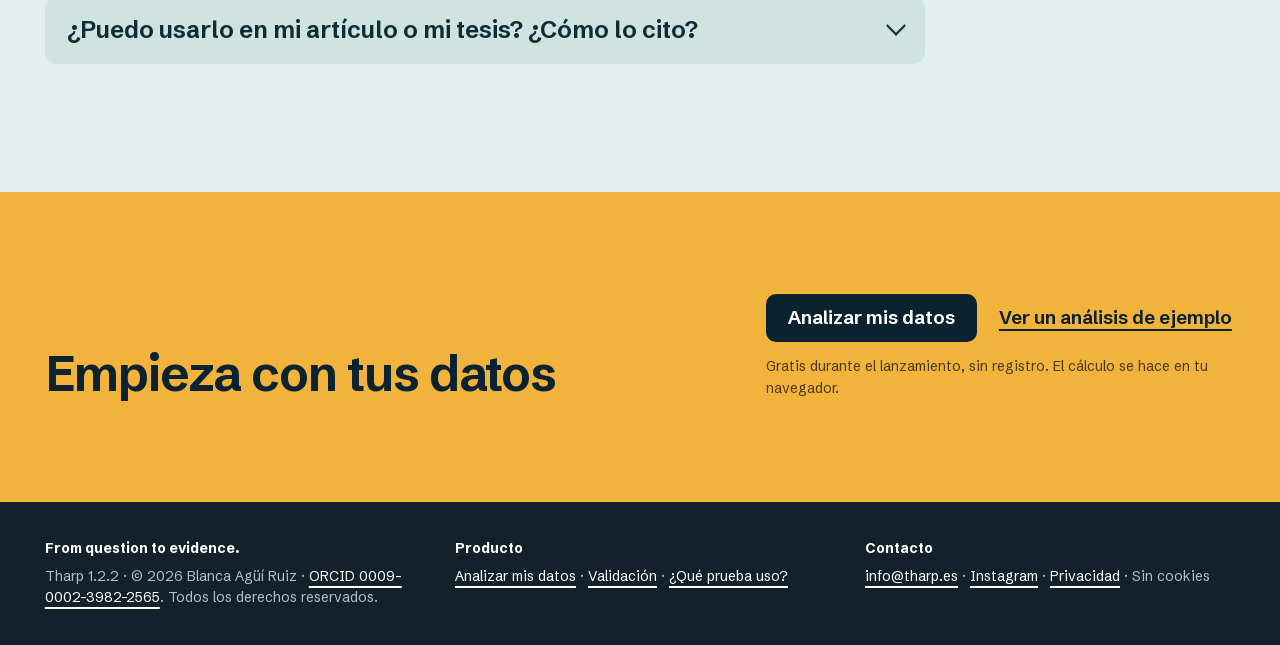
==== commit 232f698b: "Tharp 1.2.2: librerías actualizadas, avisos accesibles y accesibilidad comprobada (tharp@6e1d7f1)" ====
--- a/index.html
+++ b/index.html
@@ -488,7 +488,7 @@
       <details><summary>¿Qué archivos puedo usar?</summary><div class="ans"><p>Excel (.xlsx, .xls, .ods), CSV y archivos de SPSS (.sav, .zsav) y de JASP (.jasp). Se respetan las etiquetas de valor, los tipos de medida y los valores perdidos definidos por el usuario. La primera fila debe tener los nombres de las variables y cada fila, un participante.</p></div></details>
       <details><summary>¿Los resultados son fiables?</summary><div class="ans"><p>Cada análisis se valida automáticamente contra R, número a número, antes de cada versión (<a href="validacion.html">cómo lo validamos</a>), y cada resultado incluye el script de R para que cualquiera (tú, tu director o un revisor) pueda reproducirlo. Aun así, revisa siempre los resultados: Tharp automatiza el cálculo, pero la interpretación es tuya.</p></div></details>
       <details><summary>¿Qué análisis incluye?</summary><div class="ans"><p>Desde descriptivos y pruebas t hasta modelos mixtos, análisis factorial confirmatorio con invarianza de medida, supervivencia o metaanálisis: tienes la lista completa en <a href="#validacion">Validación</a>. Si necesitas un análisis que aún no está, el buscador de pruebas te lo indica y puedes escribirnos: priorizamos lo que más nos pedís.</p></div></details>
-      <details><summary>¿Puedo usarlo en mi artículo o mi tesis? ¿Cómo lo cito?</summary><div class="ans"><p>Sí. Tharp genera tablas y texto en formato APA y un documento de Word editable. Las normas APA piden mencionar el software en el método y citarlo en las referencias; Tharp te da la cita al final de cada análisis:</p><p class="cite">Agüí Ruiz, B. (<span data-tharp="year">2026</span>). <i>Tharp</i> (Versión <span data-tharp="version">1.2.1</span>) [Software]. https://tharp.es</p></div></details>
+      <details><summary>¿Puedo usarlo en mi artículo o mi tesis? ¿Cómo lo cito?</summary><div class="ans"><p>Sí. Tharp genera tablas y texto en formato APA y un documento de Word editable. Las normas APA piden mencionar el software en el método y citarlo en las referencias; Tharp te da la cita al final de cada análisis:</p><p class="cite">Agüí Ruiz, B. (<span data-tharp="year">2026</span>). <i>Tharp</i> (Versión <span data-tharp="version">1.2.2</span>) [Software]. https://tharp.es</p></div></details>
     </div>
   </div>
 </section>
@@ -503,7 +503,7 @@
 
 <footer>
   <div class="wrap">
-    <div><b lang="en">From question to evidence.</b>Tharp <span data-tharp="version">1.2.1</span> · © 2026 Blanca Agüí Ruiz · <a href="https://orcid.org/0009-0002-3982-2565">ORCID 0009-0002-3982-2565</a>. Todos los derechos reservados.</div>
+    <div><b lang="en">From question to evidence.</b>Tharp <span data-tharp="version">1.2.2</span> · © 2026 Blanca Agüí Ruiz · <a href="https://orcid.org/0009-0002-3982-2565">ORCID 0009-0002-3982-2565</a>. Todos los derechos reservados.</div>
     <div><b>Producto</b><a href="app.html">Analizar mis datos</a> · <a data-umami-event="nav_validacion" href="validacion.html">Validación</a> · <a href="#finder">¿Qué prueba uso?</a></div>
     <div><b>Contacto</b><a href="mailto:info@tharp.es">info@tharp.es</a> · <a href="https://www.instagram.com/tharpstats/">Instagram</a> · <a href="privacidad.html">Privacidad</a> · Sin cookies</div>
   </div>
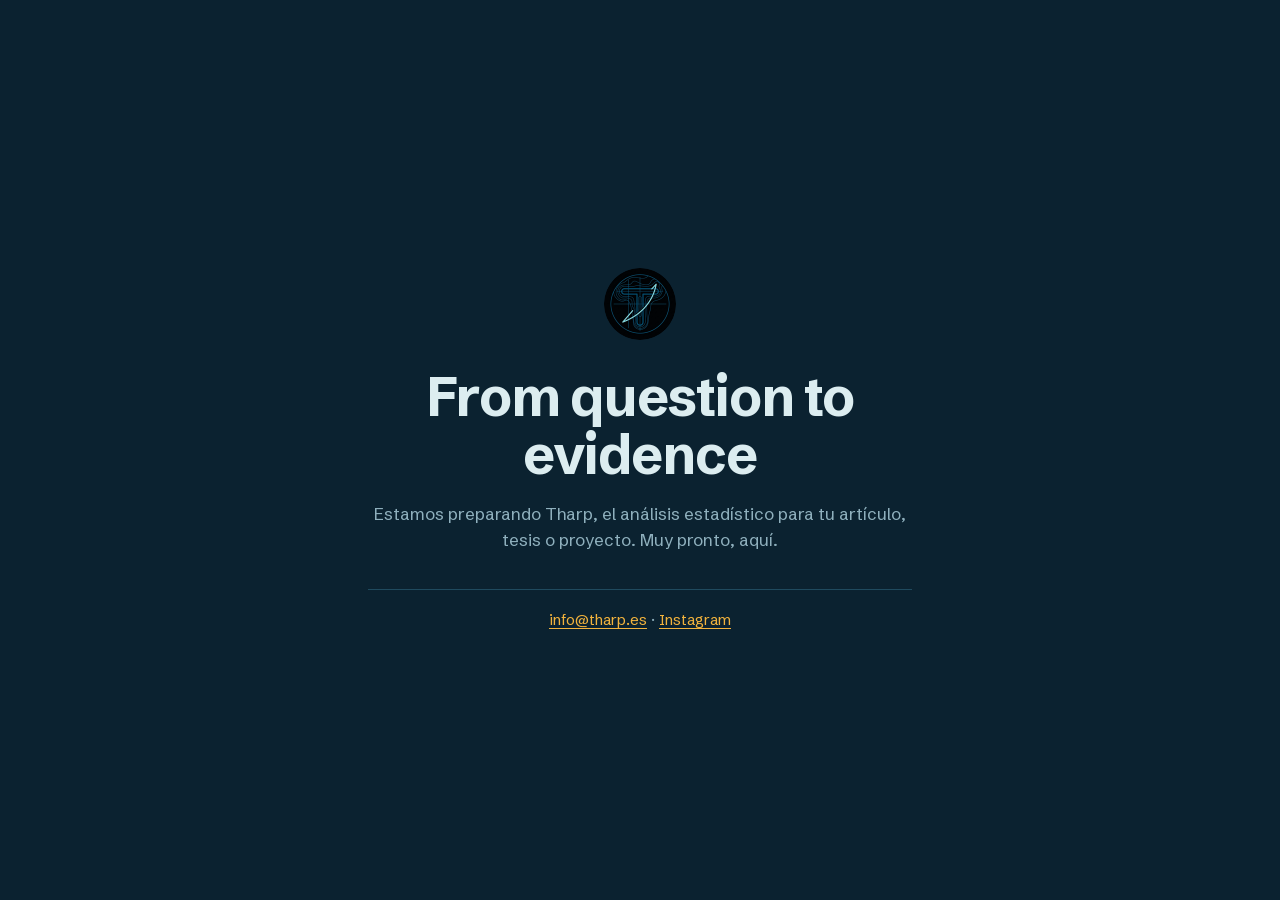
==== commit 0b01b777: "Página provisional «Próximamente» (tharp@fd8061c)" ====
--- a/index.html
+++ b/index.html
@@ -2,515 +2,35 @@
 <html lang="es">
 <head>
 <meta charset="utf-8">
-<meta http-equiv="Content-Security-Policy" content="default-src 'self'; script-src 'self' https://cloud.umami.is 'wasm-unsafe-eval'; connect-src 'self' https://cloud.umami.is https://gateway.umami.is; img-src 'self' data: blob:; style-src 'self' 'unsafe-inline'; font-src 'self'; worker-src 'self' blob:; object-src 'none'; base-uri 'self'; form-action 'self'">
+<meta http-equiv="Content-Security-Policy" content="default-src 'self'; script-src https://cloud.umami.is; connect-src https://cloud.umami.is https://gateway.umami.is; img-src 'self'; style-src 'unsafe-inline'; font-src 'self'; object-src 'none'; base-uri 'self'; form-action 'none'">
 <meta name="viewport" content="width=device-width, initial-scale=1">
-<title>Tharp · From question to evidence · Análisis estadístico para tu artículo, tesis o proyecto</title>
-<meta name="description" content="Sube tus datos (Excel, CSV, SPSS o JASP) y Tharp comprueba los supuestos, elige la prueba adecuada y genera tablas APA, gráficos, el apartado de resultados redactado y el código R. Validado contra R. Gratis durante el lanzamiento y sin subir tus datos a ningún servidor.">
-<link rel="canonical" href="https://tharp.es/">
+<title>Tharp · From question to evidence</title>
+<meta name="description" content="Tharp, análisis estadístico para investigación. Muy pronto.">
 <meta name="theme-color" content="#0b2230">
-<meta property="og:type" content="website">
-<meta property="og:site_name" content="Tharp">
-<meta property="og:locale" content="es_ES">
-<meta property="og:url" content="https://tharp.es/">
-<meta property="og:title" content="Tharp · From question to evidence">
-<meta property="og:description" content="Análisis estadístico para investigación: supuestos, pruebas, tablas APA, gráficos y resultados redactados, con el código R que los reproduce. Gratis durante el lanzamiento y sin que tus datos salgan de tu ordenador.">
-<meta property="og:image" content="https://tharp.es/img/og.png">
-<meta property="og:image:width" content="1200">
-<meta property="og:image:height" content="630">
-<meta name="twitter:card" content="summary_large_image">
-<link rel="icon" href="favicon.ico" sizes="48x48"><link rel="icon" href="img/favicon-192.png" sizes="192x192" type="image/png"><link rel="icon" href="img/favicon-96.png" sizes="96x96" type="image/png"><link rel="icon" href="img/favicon-48.png" sizes="48x48" type="image/png">
-<link rel="apple-touch-icon" href="img/apple-touch-icon.png">
-<script src="js/comun/no-contar.js"></script>
+<link rel="icon" href="/favicon.ico" sizes="48x48"><link rel="icon" href="/img/favicon-192.png" sizes="192x192" type="image/png"><link rel="icon" href="/img/favicon-96.png" sizes="96x96" type="image/png">
+<link rel="apple-touch-icon" href="/img/apple-touch-icon.png">
 <script defer src="https://cloud.umami.is/script.js" data-website-id="fe52d2ca-82ad-4e9c-b76e-33c334449e4a" data-domains="tharp.es"></script>
-<link rel="stylesheet" href="fuentes.css">
-<script type="application/ld+json">
-{"@context":"https://schema.org","@graph":[
- {"@type":"Organization","@id":"https://tharp.es/#org","name":"Tharp","url":"https://tharp.es/","logo":"https://tharp.es/img/logo-512.png","email":"info@tharp.es","sameAs":["https://www.instagram.com/tharpstats/"]},
- {"@type":"WebApplication","name":"Tharp","url":"https://tharp.es/app.html","applicationCategory":"EducationalApplication","operatingSystem":"Navegador web","inLanguage":"es","description":"Análisis estadístico para investigación: comprobación de supuestos, pruebas estadísticas, tablas APA, gráficos, redacción de resultados y código R reproducible.","offers":{"@type":"Offer","price":"0","priceCurrency":"EUR"},"publisher":{"@id":"https://tharp.es/#org"}},
- {"@type":"FAQPage","mainEntity":[
-  {"@type":"Question","name":"¿Tharp es gratis?","acceptedAnswer":{"@type":"Answer","text":"Durante el lanzamiento, sí, y sin registro. Más adelante habrá planes de pago, que se anunciarán con antelación."}},
-  {"@type":"Question","name":"¿Mis datos se suben a algún servidor?","acceptedAnswer":{"@type":"Answer","text":"No. Todo el cálculo se hace en tu navegador. El archivo no sale de tu ordenador y nada se guarda cuando cierras la pestaña."}},
-  {"@type":"Question","name":"¿Qué archivos puedo usar?","acceptedAnswer":{"@type":"Answer","text":"Excel (.xlsx, .xls, .ods), CSV y archivos de SPSS (.sav, .zsav) y de JASP (.jasp), con sus etiquetas de valor y sus valores perdidos."}},
-  {"@type":"Question","name":"¿Los resultados son fiables?","acceptedAnswer":{"@type":"Answer","text":"Cada análisis está validado automáticamente contra R, número a número, y Tharp genera el script de R para que cualquiera pueda reproducir cada resultado."}},
-  {"@type":"Question","name":"¿Qué análisis incluye?","acceptedAnswer":{"@type":"Answer","text":"Descriptivos, comparación de grupos y de medidas repetidas con sus post hoc, correlaciones, tablas de contingencia, regresión lineal, logística, multinomial, ordinal y de recuentos, ANOVA factorial, ANCOVA y MANOVA, modelos mixtos, moderación y mediación, análisis factorial exploratorio y confirmatorio con invarianza de medida, fiabilidad y acuerdo entre jueces, supervivencia, metaanálisis, curva ROC, valores perdidos y potencia estadística."}},
-  {"@type":"Question","name":"¿Puedo usarlo en mi artículo o mi tesis? ¿Cómo lo cito?","acceptedAnswer":{"@type":"Answer","text":"Sí. Tharp genera tablas y texto en formato APA y un documento Word editable, y te da la cita del software en formato APA 7 para el apartado de método."}}
- ]}
-]}
-</script>
 <style>
-:root{
-  --deep:#0b2230; --deep-2:#11313f; --deep-3:#1a4252; --paper:#ffffff; --mist:#eef4f3; --mist-2:#dfeae8;
-  --ink:#13212b; --soft:#4a5c66; --on-deep:#e6f0ef; --on-deep-soft:#a9c3c6; --amber:#f2b33d; --amber-soft:#fbe4b0; --ok:#17695f; --okbg:#e2f2ee; --ok-on-deep:#8fd3c4;
-  --sans:"Schibsted Grotesk",system-ui,sans-serif; --apa:"STIX Two Text","Times New Roman",serif;
-  --t-xs:.875rem; --t-small:.875rem; --t-apa:1.0625rem; --t-body:clamp(1.0625rem,1rem + .2vw,1.1875rem); --t-lead:clamp(1.2rem,1.05rem + .55vw,1.5rem);
-  --t-head:clamp(2rem,1.35rem + 2.2vw,3.25rem); --t-display:clamp(2.7rem,1.3rem + 3.6vw,4.6rem);
-  --m:clamp(16px,3.5vw,48px); --sec:clamp(96px,10vw,152px); --r:10px;
-  --ease:cubic-bezier(.16,1,.3,1);
-  color-scheme:light;
-}
-*{box-sizing:border-box}
-[hidden]{display:none!important}
-.hero-grid>*,.decide>*,.ledger>*,.take>*,.finder-grid>*,.story-grid>*{min-width:0}
-html{scroll-behavior:smooth;scrollbar-color:var(--deep-3) var(--mist)}
-body{margin:0;background:var(--paper);color:var(--ink);font:400 var(--t-body)/1.55 var(--sans);-webkit-font-smoothing:antialiased;caret-color:var(--amber)}
-::selection{background:var(--amber-soft);color:var(--ink)}
-a{color:inherit;text-underline-offset:5px;text-decoration-thickness:2px}
-img{max-width:100%;display:block}
-h1,h2,h3{margin:0;font-weight:650;letter-spacing:-.025em;text-wrap:balance}
-p{margin:0}
-:focus-visible{outline:3px solid var(--amber);outline-offset:3px;border-radius:4px}
-.wrap{max-width:1320px;margin-inline:auto;padding-inline:var(--m)}
-.num{font-variant-numeric:tabular-nums lining-nums}
-.btn{display:inline-flex;align-items:center;justify-content:center;gap:10px;min-height:48px;padding:12px 22px;border-radius:var(--r);font:650 var(--t-body)/1 var(--sans);text-decoration:none;border:0;cursor:pointer;transition:transform .18s var(--ease),background .18s}
-.btn:active{transform:scale(.97)}
-.btn.amber{background:var(--amber);color:var(--deep)} .btn.amber:hover{background:#f6c55f}
-.btn.ink{background:var(--deep);color:#fff} .btn.ink:hover{background:var(--deep-3)}
-.link{font-weight:650}
-svg.i{width:18px;height:18px;flex:none;stroke:currentColor;fill:none;stroke-width:2.2;stroke-linecap:round;stroke-linejoin:round}
-
-/* ---------- portada ---------- */
-.hero{background:var(--deep);color:var(--on-deep)}
-nav.top{display:flex;justify-content:space-between;align-items:center;gap:16px;padding-block:18px}
-.word{display:flex;align-items:center;gap:10px;font:700 var(--t-lead)/1 var(--sans);color:#fff;text-decoration:none;letter-spacing:-.02em}
-.word img{width:32px;height:32px;border-radius:50%}
-nav.top ul{display:flex;gap:26px;list-style:none;margin:0;padding:0;font-size:var(--t-small);font-weight:550}
-nav.top ul a{color:var(--on-deep-soft);text-decoration:none} nav.top ul a:hover{color:#fff;text-decoration:underline}
-@media(max-width:900px){nav.top ul{display:none}}
-.hero-grid{display:grid;grid-template-columns:minmax(0,5fr) minmax(0,7fr);gap:clamp(28px,4vw,64px);align-items:start;padding-block:clamp(16px,2.4vw,36px) clamp(56px,6vw,88px)}
-@media(max-width:1000px){.hero-grid{grid-template-columns:1fr}}
-.hero h1{font-size:var(--t-display);line-height:1;color:#fff;letter-spacing:-.035em}
-.hero h1 em{display:block;font-style:italic;color:var(--amber)}
-.hero .lead{margin-top:18px;font-size:var(--t-lead);line-height:1.4;max-width:32ch}
-.privacy{margin-top:14px;display:flex;gap:10px;align-items:flex-start;font-size:var(--t-small);color:var(--on-deep-soft);max-width:44ch}
-.privacy svg{margin-top:3px;color:var(--amber)}
-
-/* el instrumento: los datos como sondeos, la evidencia sobre papel */
-.inst{background:var(--deep-2);border-radius:16px;overflow:hidden;min-width:0;align-self:start}
-.inst-hd{display:grid;gap:4px;justify-items:start;padding:16px 22px 0;font-size:var(--t-small);color:var(--on-deep-soft)}
-.inst-hd b{color:var(--on-deep);font-weight:650}
-.inst-hd .st{display:inline-flex;gap:8px;align-items:baseline}
-.inst-hd button{font:650 var(--t-small)/1 var(--sans);background:none;border:0;padding:0;color:var(--on-deep);cursor:pointer;text-decoration:underline;text-underline-offset:3px}
-.qsel{display:flex;flex-wrap:wrap;gap:6px;padding:12px 22px 0}
-.qsel button{font:600 var(--t-xs)/1.2 var(--sans);padding:7px 12px;border-radius:999px;border:0;background:var(--deep-3);color:var(--on-deep-soft);cursor:pointer;transition:background .18s,color .18s}
-.qsel button:hover{color:#fff}
-.qsel button[aria-pressed="true"]{background:var(--on-deep);color:var(--deep)}
-.sonar{position:relative;margin-top:2px;height:132px}
-.sonar svg{position:absolute;inset:0;width:100%;height:100%;display:block;overflow:visible}
-.leg{display:flex;flex-wrap:wrap;gap:4px 16px;padding:12px 22px 0;font-size:.8125rem;color:var(--on-deep-soft);min-height:1.5em}
-.leg i{display:inline-block;width:14px;height:2px;margin-right:6px;vertical-align:middle;background:currentColor}
-.sonar .cv{fill:none;stroke-width:1.8;vector-effect:non-scaling-stroke}
-.sonar .ar{stroke:none}
-.sonar .rug{stroke-width:1;vector-effect:non-scaling-stroke}
-.sonar .pt{opacity:.7}
-.sonar .fit{stroke:var(--on-deep);stroke-width:2;fill:none;vector-effect:non-scaling-stroke}
-.sonar .mk{stroke:var(--deep-3);stroke-width:1;stroke-dasharray:2 3;transition:stroke .3s}
-.sonar .mk.on{stroke:var(--on-deep-soft)}
-.sonar .mn{font:600 11px/1 var(--sans);fill:var(--on-deep-soft)}
-.sonar .scan{stroke:var(--amber);stroke-width:2;vector-effect:non-scaling-stroke}
-.chk{display:grid;grid-template-columns:repeat(4,minmax(0,1fr));background:var(--deep);margin-top:4px}
-.chk div{padding:10px 14px 12px;display:grid;gap:3px;min-width:0}
-.chk span{font-size:.8125rem;color:var(--on-deep-soft)}
-.chk b{font-size:var(--t-small);font-weight:650;color:var(--on-deep-soft);white-space:nowrap;overflow:hidden;text-overflow:ellipsis}
-.chk div.on b{color:#fff}
-.chk b svg{width:14px;height:14px;margin-right:5px;vertical-align:-2px;color:var(--ok-on-deep)}
-@media(max-width:560px){.chk{grid-template-columns:repeat(2,minmax(0,1fr))}.inst-hd,.qsel,.leg{padding-inline:16px}}
-.paper{background:var(--paper);color:var(--ink);padding:20px 22px 18px;min-height:268px}
-
-@media(max-width:560px){.paper{padding:16px}}
-.paper>*{transition:opacity .5s var(--ease),transform .5s var(--ease)}
-.js .paper:not(.on)>*{opacity:0;transform:translateY(6px)}
-.paper .tw{overflow-x:auto}
-.apa{width:100%;border-collapse:collapse;font:400 var(--t-apa)/1.3 var(--apa);font-variant-numeric:tabular-nums}
-.apa caption{text-align:left;padding:0 0 8px;font-family:var(--apa)}
-.apa caption b{display:block;font-weight:700}
-.apa th,.apa td{padding:4px 10px;text-align:right;font-weight:400;white-space:nowrap}
-.apa th:first-child,.apa td:first-child{text-align:left;padding-left:0;white-space:normal}
-.apa thead tr{border-top:1.5px solid var(--ink);border-bottom:1px solid var(--ink)}
-.apa tbody tr:last-child{border-bottom:1.5px solid var(--ink)}
-@media(max-width:560px){.apa th,.apa td{padding:3px 5px}}
-.apa td.key{transition:background .8s var(--ease)}
-.paper.end .apa td.key{background:rgba(242,179,61,.32)}
-.prose{margin-top:14px;font:400 var(--t-apa)/1.5 var(--apa);max-width:70ch}
-.prose mark{color:inherit;background:none;text-decoration:underline .42em;text-decoration-color:transparent;text-underline-offset:-.28em;text-decoration-skip-ink:none;transition:text-decoration-color 1s var(--ease) .2s}
-.paper.end .prose mark{text-decoration-color:rgba(242,179,61,.6)}
-@media(prefers-reduced-motion:reduce){.paper>*,.prose mark,.apa td.key,.chk b{transition:none}}
-
-.terms{margin-top:6px;padding-left:28px;font-size:var(--t-small);color:var(--on-deep-soft)}
-.hero-grid{padding-bottom:clamp(40px,4.5vw,64px)!important}
-
-
-/* variante «Perfil»: los datos son la imagen de la portada */
-.ph{position:relative;z-index:1;display:grid;grid-template-columns:minmax(0,6fr) minmax(0,5fr);gap:clamp(28px,4vw,72px);align-items:start;padding-block:clamp(12px,2vw,28px) 0;border-radius:18px;transition:background .2s}
-.ph.over{background:var(--deep-2)}
-@media(max-width:960px){.ph{grid-template-columns:1fr;align-items:start}}
-.hero h1{font-size:clamp(2.5rem,1.2rem + 3vw,3.75rem)}
-.hero .lead{max-width:36ch;font-size:var(--t-body);color:var(--on-deep-soft);line-height:1.5}
-.ph-act{display:flex;flex-wrap:wrap;gap:12px 22px;align-items:center;margin-top:26px}
-.ph-note{display:flex;gap:10px;align-items:flex-start;margin-top:16px;font-size:var(--t-small);color:var(--on-deep-soft);max-width:52ch}
-.ph-note svg{margin-top:3px;color:var(--amber)}
-.ph-res{min-width:0}
-.ph-res .inst-hd,.ph-res .qsel{padding-inline:0}
-.ph-res .inst-hd{padding-top:0}
-.ph-res .qsel{padding-bottom:12px}
-.ph-res .paper{border-radius:12px;min-height:226px;padding:16px 20px 14px}
-.ph-res .paper .apa{font-size:1rem}
-.ph-res .prose{font-size:1rem;margin-top:10px}
-.ph-res .js .ph-res .paper:not(.on){background:var(--paper)}
-.js .ph-res .paper:not(.on)>*{opacity:1;transform:none}
-.ph-res .paper td:not(:first-child),.ph-res .paper .prose{transition:opacity .45s var(--ease)}
-.js .ph-res .paper:not(.on) td:not(:first-child),.js .ph-res .paper:not(.on) .prose{opacity:0}
-.band{position:relative;margin-top:clamp(20px,2.4vw,32px);margin-inline:calc(-1 * var(--m))}
-@media(max-width:960px){.hero>.wrap{display:flex;flex-direction:column}.ph{display:contents}.ph-txt{order:1}.band{order:2;margin-top:22px}.ph-res{order:3;margin-top:22px}.readout{order:4}}
-.band .leg{padding:4px var(--m) 0}
-.band .sonar{height:clamp(160px,15vw,220px);margin-top:0;overflow:hidden}
-.band .sonar .cv{stroke-width:2.4}
-.band .chk{background:none;margin-top:0;padding-inline:calc(var(--m) - 14px)}
-.band .chk div{padding-top:8px}
-@media(max-width:560px){.band .chk{padding-inline:2px}}
-
-/* ---------- secciones ---------- */
-section{padding-block:var(--sec)}
-.mist{background:var(--mist)}
-.h2{font-size:var(--t-head);line-height:1.05;max-width:20ch}
-.intro{margin-top:16px;font-size:var(--t-lead);line-height:1.45;color:var(--soft);max-width:56ch}
-
-/* registro de decisiones */
-.decide{display:grid;grid-template-columns:minmax(0,5fr) minmax(0,7fr);gap:clamp(28px,5vw,72px);margin-top:clamp(36px,4vw,56px);align-items:start}
-@media(max-width:960px){.decide{grid-template-columns:1fr}}
-.log{margin:0;padding:0;list-style:none;display:grid;gap:14px}
-.log li{display:grid;grid-template-columns:7.5rem 1fr;gap:14px;align-items:baseline;font-size:var(--t-body)}
-.log li b{justify-self:start;font:600 var(--t-small)/1 var(--sans);color:var(--ok);background:var(--okbg);padding:5px 9px;border-radius:999px;white-space:nowrap}
-.vars{background:#fff;border-radius:14px;padding:clamp(16px,2.2vw,24px);min-width:0;overflow-x:auto}
-.vars table{width:100%;border-collapse:collapse;font-size:var(--t-small)}
-.vars th{text-align:left;color:var(--soft);font-weight:600;padding:0 10px 8px 0}
-.vars td{padding:9px 10px 9px 0;border-top:1px solid var(--mist-2);vertical-align:top}
-.pill{display:inline-block;padding:2px 9px;border-radius:999px;font-size:.8125rem;font-weight:650;background:var(--mist);color:var(--soft)}
-.pill.q{background:var(--okbg);color:var(--ok)}
-
-/* validación: un registro, no tarjetas */
-.vtab{width:100%;border-collapse:collapse;font-size:var(--t-small)}
-.vtab th{text-align:left;font-weight:600;color:var(--soft);padding:0 12px 10px 0;border-bottom:1.5px solid var(--ink)}
-.vtab td{padding:10px 12px 10px 0;border-bottom:1px solid var(--mist-2);vertical-align:top}
-.vtab td:last-child,.vtab th:last-child{text-align:right;white-space:nowrap;padding-right:0}
-.vtab td.pk{color:var(--soft)}
-.vtab tr.more[hidden]{display:none}
-.vtab tfoot td{border-bottom:1.5px solid var(--ink);font-weight:700}
-.vtab .okmark{display:inline-flex;align-items:center;gap:6px;color:var(--ok);font-weight:650}
-.vtab-wrap{overflow-x:auto}
-.showall{margin-top:16px;font:650 var(--t-small)/1 var(--sans);background:none;border:0;padding:0;color:var(--ink);cursor:pointer;text-decoration:underline;text-underline-offset:4px}
-
-/* lo que te llevas */
-.take{display:grid;grid-template-columns:minmax(0,7fr) minmax(0,5fr);gap:clamp(28px,4vw,56px);margin-top:clamp(36px,4vw,56px);align-items:start}
-@media(max-width:960px){.take{grid-template-columns:1fr}}
-.doc{background:#fff;border-radius:14px;padding:clamp(14px,2vw,22px)}
-.doc img{width:100%;height:auto}
-.doc figcaption{margin-top:12px;font-size:var(--t-small);color:var(--soft)}
-.rcode{background:var(--deep);color:var(--on-deep);border-radius:14px;padding:clamp(16px,2vw,24px);min-width:0}
-.rcode p{font-size:var(--t-small);color:var(--on-deep-soft)}
-.rcode pre{margin:12px 0 0;font:400 var(--t-xs)/1.6 ui-monospace,Menlo,monospace;white-space:pre;overflow-x:auto}
-.rcode .c{color:var(--on-deep-soft)}
-.cite-note{margin-top:18px;font-size:var(--t-small);color:var(--soft);max-width:52ch}
-.take .acts{display:flex;flex-wrap:wrap;gap:12px 22px;align-items:center;margin-top:22px}
-
-/* buscador de pruebas */
-.finder-grid{display:grid;grid-template-columns:minmax(0,5fr) minmax(0,7fr);gap:clamp(28px,5vw,72px);align-items:start}
-@media(max-width:960px){.finder-grid{grid-template-columns:1fr}}
-.finder{background:var(--mist);border-radius:16px;padding:clamp(20px,3vw,34px)}
-.progress{height:4px;background:var(--mist);border-radius:4px;margin-bottom:22px;overflow:hidden}
-.progress i{display:block;height:100%;background:var(--ok);width:0;transition:width .3s var(--ease)}
-.q h3{font-size:var(--t-lead);margin-bottom:6px}
-.q .hint{color:var(--soft);margin:0 0 18px;font-size:var(--t-small)}
-.opts{display:grid;gap:8px}
-.opt{text-align:left;padding:14px 16px;border:0;border-radius:var(--r);background:#fff;cursor:pointer;font:inherit;color:var(--ink);transition:background .16s}
-.opt:hover{background:var(--mist-2)}
-.finder .upsell{background:#fff}
-.opt b{display:block;font-weight:650}
-.opt small{color:var(--soft)}
-.finder-foot{display:flex;justify-content:space-between;margin-top:20px}
-.finder .link{background:none;border:0;color:var(--ink);font:inherit;cursor:pointer;padding:0;font-weight:650;text-decoration:underline}
-.result h3{font-size:var(--t-lead);margin:6px 0 16px}
-.result h4{margin:20px 0 6px;font-size:var(--t-small);font-weight:700}
-.result ul{margin:0;padding-left:20px}
-.finder .alt{background:var(--mist);padding:10px 14px;border-radius:8px}
-.finder pre{background:var(--deep);color:var(--on-deep);padding:12px 14px;border-radius:8px;overflow-x:auto;font-size:.875rem}
-.finder .warn{background:#fff5e0;color:#7a5200;padding:12px 14px;border-radius:8px;margin-top:16px}
-.finder .upsell{margin-top:22px;padding:18px;border-radius:12px;background:var(--mist);display:flex;gap:14px;align-items:center;justify-content:space-between;flex-wrap:wrap}
-.finder .btn-dark{background:var(--deep);color:#fff;padding:12px 18px;border-radius:var(--r);text-decoration:none;font-weight:650}
-.finder .btn-line{border:1px solid var(--mist-2);padding:12px 18px;border-radius:var(--r);text-decoration:none;font-weight:650}
-.finder .eyebrow{font-size:var(--t-small);color:var(--soft)}
-
-/* docentes y cierre */
-.teach{display:grid;grid-template-columns:minmax(0,5fr) minmax(0,7fr);gap:clamp(28px,5vw,72px);align-items:start}
-@media(max-width:960px){.teach{grid-template-columns:1fr}}
-.closing{padding-block:clamp(72px,8vw,120px)}
-.endgrid{display:grid;grid-template-columns:minmax(0,7fr) minmax(0,5fr);gap:24px clamp(28px,5vw,72px);align-items:end}
-@media(max-width:960px){.endgrid{grid-template-columns:1fr}}
-.closing .acts{display:flex;flex-wrap:wrap;gap:12px 22px;align-items:center}
-.terms-ink{margin-top:14px;font-size:var(--t-small);color:var(--soft)}
-
-/* Marie Tharp y cierre */
-.story{background:var(--deep);color:var(--on-deep)}
-.story-grid{display:grid;grid-template-columns:minmax(0,7fr) minmax(0,5fr);gap:clamp(28px,5vw,72px);align-items:start}
-@media(max-width:960px){.story-grid{grid-template-columns:1fr}}
-.story .sounding{width:100%;height:auto;display:block;margin-top:clamp(28px,4vw,48px)}
-.story .sounding path{fill:none;stroke:var(--amber);stroke-width:2;vector-effect:non-scaling-stroke}
-.story .sounding .sea{fill:var(--deep-2);stroke:none}
-.story .thumb{display:grid;grid-template-columns:180px 1fr;gap:16px;align-items:center;margin-top:18px}
-.story .thumb img{width:180px;height:auto;border-radius:6px}
-@media(max-width:560px){.story .thumb{grid-template-columns:120px 1fr}.story .thumb img{width:120px}}
-.story figcaption{margin-top:10px;font-size:.875rem;color:var(--on-deep-soft)}
-.story h2{color:#fff;font-size:var(--t-head);line-height:1.05}
-.story .txt p{margin-top:16px;color:var(--on-deep-soft)}
-.story .txt p b{color:var(--on-deep);font-weight:600}
-.story .acts{display:flex;flex-wrap:wrap;gap:12px 22px;align-items:center;margin-top:28px}
-.story .acts .link{color:#fff}
-
-/* preguntas: todas a la vista */
-.faq{display:grid;grid-template-columns:repeat(2,minmax(0,1fr));gap:28px clamp(28px,5vw,72px);margin-top:clamp(32px,4vw,48px)}
-@media(max-width:800px){.faq{grid-template-columns:1fr}}
-.faq h3{font-size:var(--t-lead);line-height:1.25}
-.faq p{margin-top:8px;color:var(--soft);max-width:52ch}
-.faq .cite{display:block;margin-top:10px;font:400 var(--t-apa)/1.5 var(--apa);color:var(--ink);background:var(--mist);padding:12px 14px;border-radius:8px}
-
-footer{background:var(--ink);color:var(--on-deep-soft);padding-block:36px;font-size:var(--t-small)}
-footer .wrap{display:grid;grid-template-columns:repeat(3,minmax(0,1fr));gap:20px 40px}
-@media(max-width:800px){footer .wrap{grid-template-columns:1fr}}
-footer b{display:block;color:#fff;margin-bottom:6px}
-footer a{color:#fff}
-
-/* la paleta del diagrama fisiográfico de 1957: mar en verde agua, tinta de carta náutica, tierra en oro */
-section{--ink:#0f2d37;--soft:#36555e;--mist:#eaf4f2;--mist-2:#b4cfcb;--ok:#14615a;--okbg:#c4e2dc;background:#d8eae7;color:var(--ink)}
-section.mist{background:#c8dfdb}
-section.deep{background:var(--deep);color:var(--on-deep);--ink:#e6f0ef;--soft:#a9c3c6;--mist:#11313f;--mist-2:#1f4a5a}
-section.story{background:#071a24}
-section.deep h2,section.story h2{color:#fff}
-section.deep .link{color:#fff}
-::selection{background:var(--amber);color:var(--deep)}
-.vars{background:var(--mist)}
-.finder{background:var(--mist)}
-.opt{background:#fff;color:var(--ink)} .opt:hover{background:#d8eae7}
-.finder .upsell,.finder .alt{background:#d8eae7}
-.finder .btn-dark{background:var(--deep);color:#fff}
-.finder .btn-line{border-color:var(--mist-2);color:var(--ink)}
-.progress{background:#c8dfdb}
-.rcode{background:#071a24}
-.faq .cite{background:var(--mist);color:var(--ink)}
-.closing{background:var(--amber);color:var(--deep);--soft:#4a3a12}
-.closing h2{color:var(--deep)}
-.closing .btn.amber{background:var(--deep);color:#fff}.closing .btn.amber:hover{background:var(--deep-3)}
-.closing .link{color:var(--deep)}
-.closing .terms-ink{color:#4a3a12}
-.word-list{list-style:none;margin:0;padding:0;display:grid;gap:18px}
-.word-list li{display:grid;grid-template-columns:minmax(0,12rem) minmax(0,1fr);gap:6px 24px}
-.word-list b{font-weight:650;color:#fff}
-.word-list span{color:var(--soft)}
-@media(max-width:560px){.word-list li{grid-template-columns:1fr}}
-@media(min-width:961px){.take{grid-template-columns:minmax(0,5fr) minmax(0,7fr)!important}}
-.take .acts{margin-top:30px}
-.faq{display:block;max-width:880px}
-.faq{display:grid!important;grid-template-columns:1fr!important;gap:8px}
-.faq details{background:var(--mist);border-radius:12px;padding-inline:22px}
-.faq summary{list-style:none;cursor:pointer;display:flex;justify-content:space-between;gap:18px;align-items:center;padding:18px 0;font:650 var(--t-lead)/1.3 var(--sans);color:var(--ink)}
-.faq summary::-webkit-details-marker{display:none}
-.faq summary::after{content:"";flex:none;width:12px;height:12px;border-right:2px solid var(--ink);border-bottom:2px solid var(--ink);transform:rotate(45deg) translate(-3px,-3px);transition:transform .25s var(--ease)}
-.faq details[open] summary::after{transform:rotate(225deg) translate(-3px,-3px)}
-.faq summary:hover{color:var(--ok)}
-.faq .ans{padding:0 0 20px;color:var(--soft);max-width:64ch}
-.faq .ans p{margin:0 0 8px}
-.chart1957{margin:clamp(28px,4vw,48px) 0 0}
-.chart1957 img{width:100%;height:clamp(200px,26vw,380px);object-fit:cover;object-position:60% 40%;border-radius:12px}
-.chart1957 figcaption{margin-top:12px;font-size:var(--t-small);color:var(--on-deep-soft);max-width:64ch}
-.band .leg{padding:2px var(--m) 0;font-size:.8125rem}
-.band .leg:empty{display:none}
-.sonar .lab{font:600 13px/1 var(--sans);paint-order:stroke;stroke:var(--deep);stroke-width:7px;stroke-linejoin:round}
-.sonar .lab.sm{font-weight:500;font-size:12px;fill:var(--on-deep-soft)}
-.ph-proof{margin-top:8px;padding-left:28px;font-size:var(--t-small)}
-.ph-proof a{color:var(--on-deep);text-underline-offset:4px;text-decoration-thickness:1px}
-.ph-proof a:hover{color:#fff}
-.sonar .tk{stroke:var(--on-deep-soft);stroke-width:1;vector-effect:non-scaling-stroke}
-.sonar .lab.tick{font:500 11px/1 var(--sans);fill:var(--on-deep-soft);stroke-width:3px}
-
-/* ritmo por profundidad, como el diagrama de 1957 */
-section.shallow{background:#e2efed}
-section.shelf{background:#b9d2ce;--soft:#2f4c55;--mist:#cfe2df}
-.sec-hd{display:grid;grid-template-columns:minmax(0,5fr) minmax(0,7fr);gap:16px clamp(28px,5vw,72px);align-items:end}
-.sec-hd .intro{margin-top:0}
-.sec-hd .intro b{color:var(--ink);font-weight:650}
-@media(max-width:960px){.sec-hd{grid-template-columns:1fr}}
-#decide .vars{margin-top:clamp(32px,4vw,48px);background:#f4f9f8}
-#decide .log{grid-template-columns:repeat(5,minmax(0,1fr));gap:24px;margin-top:clamp(28px,3vw,40px)}
-#decide .log li{grid-template-columns:1fr;grid-template-rows:auto 1fr;gap:10px;align-items:start;align-content:start;font-size:var(--t-small)}
-#decide .log{align-items:start}
-#decide .log li b{align-self:start}
-@media(max-width:960px){#decide .log{grid-template-columns:repeat(2,minmax(0,1fr))}}
-@media(max-width:560px){#decide .log{grid-template-columns:1fr}}
-#validacion .vtab-wrap{margin-top:clamp(32px,4vw,48px)}
-.teachband{padding-block:clamp(48px,6vw,80px)}
-.teach{display:grid;grid-template-columns:minmax(0,4fr) minmax(0,8fr);gap:12px clamp(28px,5vw,72px);align-items:baseline}
-.teach h2{font-size:var(--t-lead);line-height:1.25}
-.teach p{color:var(--ink);max-width:70ch}
-@media(max-width:800px){.teach{grid-template-columns:1fr}}
-.faq details{background:#cfe3df}
-@media(min-width:961px) and (max-height:820px){.band .sonar{height:clamp(130px,11vw,160px)}.band{margin-top:14px}.ph{padding-top:4px}.band .chk div{padding:6px 14px 8px}.ph-act{margin-top:20px}}
-@media(min-width:961px){.hero{display:flex;flex-direction:column;height:min(100svh,1000px);min-height:640px}.hero>.wrap{flex:1;display:flex;flex-direction:column;width:100%;min-height:0}.ph{padding-top:clamp(28px,6vh,72px)}.hero .band{flex:1;display:flex;flex-direction:column;min-height:0}.hero .band .sonar{flex:1;height:auto!important;min-height:150px;max-height:340px}.hero .band .chk div{padding-bottom:22px}}
-@media(max-width:960px){.ph-txt{padding-top:28px}}
+/* Página provisional de tharp.es mientras la web completa se construye en beta.tharp.es (proximamente/LEEME.md) */
+@font-face { font-family: 'Schibsted Grotesk'; font-style: normal; font-weight: 400 800; font-display: swap; src: url(/fonts/SchibstedGrotesk-latin.woff2) format('woff2'); }
+:root { --deep:#0b2230; --grid:#1f4a5e; --ping:#f2b33d; --foam:#dcedf0; --dim:#8fb0bd; }
+* { box-sizing: border-box; margin: 0; }
+body { min-height: 100vh; min-height: 100dvh; display: grid; place-items: center; padding: 32px 16px; background: var(--deep); color: var(--foam);
+  font: 400 17px/1.55 "Schibsted Grotesk", system-ui, -apple-system, sans-serif; text-align: center; }
+main { max-width: 34rem; }
+img { display: block; margin: 0 auto 28px; border-radius: 50%; }
+h1 { font-weight: 700; font-size: clamp(2rem, 7vw, 3.4rem); line-height: 1.05; letter-spacing: -0.02em; }
+p { margin-top: 18px; color: var(--dim); }
+a { color: var(--ping); text-underline-offset: 3px; }
+footer { margin-top: 36px; padding-top: 18px; border-top: 1px solid var(--grid); font-size: 15px; color: var(--dim); }
 </style>
-<script src="js/portada/activar.js"></script>
 </head>
 <body>
-<svg width="0" height="0" style="position:absolute" aria-hidden="true">
-  <symbol id="i-ok" viewBox="0 0 24 24"><path d="M5 12.5l4.2 4.2L19 7"/></symbol>
-  <symbol id="i-lock" viewBox="0 0 24 24"><rect x="5" y="10.5" width="14" height="10" rx="2"/><path d="M8 10.5V8a4 4 0 0 1 8 0v2.5"/></symbol>
-  <symbol id="i-file" viewBox="0 0 24 24"><path d="M14 3H7a2 2 0 0 0-2 2v14a2 2 0 0 0 2 2h10a2 2 0 0 0 2-2V8z"/><path d="M14 3v5h5"/><path d="M12 17v-6M9.5 13.5L12 11l2.5 2.5"/></symbol>
-</svg>
-
-<header class="hero">
-  <div class="wrap">
-    <nav class="top" aria-label="Principal">
-      <a class="word" href="#"><img src="img/logo-144.png" alt="" width="32" height="32">Tharp</a>
-      <ul><li><a href="#decide">Cómo trabaja</a></li><li><a href="#validacion">Validación</a></li><li><a href="#finder">¿Qué prueba uso?</a></li><li><a href="#docentes">Para docentes</a></li></ul>
-      <a data-umami-event="nav_analizar" class="btn amber" href="app.html" style="min-height:42px;padding:0 18px">Analizar mis datos</a>
-    </nav>
-    <div class="ph" id="drop">
-      <div class="ph-txt">
-        <h1 lang="en">From question <em>to evidence.</em></h1>
-        <p class="lead">Para tu artículo, tu tesis o tu proyecto: Tharp comprueba los supuestos, elige la prueba, redacta la tabla APA y te da el código R que reproduce cada número.</p>
-        <div class="ph-act">
-          <label class="btn amber" for="file"><svg class="i"><use href="#i-file"/></svg>Analizar mi archivo</label>
-          <input type="file" id="file" accept=".xlsx,.xls,.ods,.csv,.tsv,.txt,.sav,.zsav,.jasp" hidden>
-          <a data-umami-event="portada_ejemplo" class="link" style="color:#fff" href="app.html#ejemplo">Ver un análisis de ejemplo</a>
-        </div>
-        <p class="ph-note" id="dropMsg" aria-live="polite"><svg class="i"><use href="#i-lock"/></svg>Excel, CSV, SPSS o JASP. Se lee en tu navegador, no se sube a ningún servidor.</p>
-        <p class="ph-proof"><a data-umami-event="franja_validacion" href="#validacion">Validado contra R: 46&nbsp;670 valores idénticos en 30 análisis</a></p>
-      </div>
-      <div class="ph-res" id="inst" role="group" aria-label="Análisis de ejemplo calculado en este navegador">
-        <div class="inst-hd"><b id="instTitle">ansiedad_pre y ansiedad_post · 324 casos</b><span class="st"><span id="instState">Analizando…</span><button type="button" id="replay">Repetir</button></span></div>
-        <div class="qsel" role="group" aria-label="Pregunta de investigación">
-          <button type="button" data-q="rho" aria-pressed="true">¿Se relacionan?</button>
-          <button type="button" data-q="anova" aria-pressed="false">¿Difieren los grupos?</button>
-          <button type="button" data-q="t" aria-pressed="false">¿Hombres y mujeres?</button>
-        </div>
-        <div class="paper" id="paper" aria-live="polite"></div>
-      </div>
-    </div>
-    <div class="band">
-      <div class="sonar" id="sonar" aria-hidden="true"></div>
-      <div class="chk" id="chk"></div>
-      <div class="leg" id="leg" aria-hidden="true"></div>
-    </div>
-  </div>
-</header>
-
-<section class="shallow" id="decide">
-  <div class="wrap">
-    <div class="sec-hd"><h2 class="h2">Registro de decisiones</h2>
-    <p class="intro">Cada análisis deja constancia de qué prueba se eligió y por qué, qué supuestos se comprobaron y qué casos se excluyeron: lo que necesitas para el apartado de método y para responder a los revisores.</p></div>
-    <div class="vars" data-ui><table><thead><tr><th>Variable</th><th>Tipo</th><th>Lo que Tharp ha visto</th></tr></thead><tbody id="vars"></tbody></table></div>
-    <ol class="log">
-      <li><b>Datos</b><span>324 participantes y 20 variables: 15 cuantitativas, 4 categóricas y el identificador.</span></li>
-      <li><b>Perdidos</b><span>Cada análisis usa los casos completos en sus variables; las correlaciones, por parejas.</span></li>
-      <li><b>Correlaciones</b><span>En la matriz de 8 variables se usa Spearman porque edad presenta una asimetría marcada.</span></li>
-      <li><b>Grupos</b><span>ANOVA de un factor: tres grupos independientes, normalidad aceptable y varianzas homogéneas.</span></li>
-      <li><b>Sensibilidad</b><span>La alternativa no paramétrica llega a la misma conclusión.</span></li>
-    </ol>
-  </div>
-</section>
-
-<section class="shelf" id="validacion">
-  <div class="wrap">
-    <div class="sec-hd"><h2 class="h2">Validación contra R</h2>
-    <p class="intro">Antes de cada versión, una batería automática compara cada análisis con los paquetes de referencia de R: <b>46&nbsp;670 valores en 30 análisis, todos idénticos</b> con una tolerancia de seis cifras. Si uno deja de coincidir, la versión no se publica. <a data-umami-event="rigor_validacion" class="link" href="validacion.html">Ver el método</a></p></div>
-    <div class="vtab-wrap"><table class="vtab"><thead><tr><th>Análisis</th><th>Referencia en R</th><th>Coinciden</th></tr></thead><tbody id="vrows"></tbody><tfoot><tr><td>30 análisis</td><td>R 4.5.3</td><td class="num">46&nbsp;670 / 46&nbsp;670</td></tr></tfoot></table></div>
-    <button type="button" class="showall" id="showall" aria-expanded="false">Ver los 30 análisis</button>
-  </div>
-</section>
-
-<section class="deep">
-  <div class="wrap">
-    <h2 class="h2">El informe en Word y el script de R</h2>
-    <div class="take">
-      <div>
-        <ul class="word-list">
-          <li><b>Tablas APA</b><span>Numeradas, con notas y tamaños del efecto.</span></li>
-          <li><b>Figuras</b><span>Listas para el manuscrito.</span></li>
-          <li><b>Resultados redactados</b><span>Con la notación estadística completa.</span></li>
-          <li><b>Cita del software</b><span>En APA 7, para el apartado de método.</span></li>
-        </ul>
-        <div class="acts"><a data-umami-event="word_ejemplo" class="btn amber" href="ejemplo/tharp-resultados-ejemplo.docx">Descargar el Word de ejemplo</a><a data-umami-event="word_app" class="link" href="app.html#ejemplo">Verlo en la aplicación</a></div>
-      </div>
-      <div class="rcode" data-ui><p>Cada resultado trae su script de R. Si lo ejecutas, obtienes los mismos números que Tharp:</p>
-<pre><code>datos &lt;- read.csv("tharp_datos_ejemplo.csv")
-datos$grupo &lt;- factor(datos$grupo,
-  levels = c("Control", "Ejercicio", "Mindfulness"))
-modelo &lt;- aov(ansiedad_post ~ grupo, data = datos)
-summary(modelo)          <span class="c"># F(2, 321) = 8.45, igual que en Tharp</span>
-TukeyHSD(modelo)
-effectsize::eta_squared(modelo)</code></pre></div>
-    </div>
-  </div>
-</section>
-
-<section class="shallow" id="finder">
-  <div class="wrap finder-grid">
-    <div><h2 class="h2">¿Qué prueba uso?</h2>
-    <p class="intro">Unas preguntas sobre el diseño del estudio indican qué análisis corresponde, por qué y qué supuestos hay que comprobar. Sin subir datos.</p></div>
-    <div class="finder" id="finderBox" aria-live="polite"></div>
-  </div>
-</section>
-
-<section class="shelf teachband" id="docentes">
-  <div class="wrap teach">
-    <h2>Para docentes y departamentos</h2>
-    <p>En clase, cada análisis muestra qué prueba se eligió y por qué; los estudiantes no instalan nada. Uso gratuito durante el lanzamiento, <a data-umami-event="ficha_docentes" class="link" href="docentes/tharp-ficha-docentes.pdf">ficha para docentes en PDF</a> y programa piloto para departamentos y grupos de investigación: <a data-umami-event="piloto_participar" class="link" href="mailto:info@tharp.es?subject=Programa%20piloto%20Tharp">info@tharp.es</a>.</p>
-  </div>
-</section>
-
-<section class="story" id="tharp">
-  <div class="wrap">
-    <div class="story-grid">
-      <h2>Frente al escepticismo, la evidencia.</h2>
-      <div class="txt">
-        <p>Con miles de sondeos de sonar, <b>Marie Tharp</b> dibujó el primer mapa del fondo del Atlántico y descubrió el valle de la dorsal mesoatlántica. La recibieron con escepticismo; los datos le dieron la razón. Tharp lleva su nombre.</p>
-        <div class="acts"><a data-umami-event="historia_analizar" class="btn amber" href="app.html">Analizar mis datos</a><a data-umami-event="piloto_participar" class="link" href="mailto:info@tharp.es?subject=Programa%20piloto%20Tharp">Unirme al programa piloto</a></div>
-      </div>
-    </div>
-    <svg class="sounding" viewBox="0 0 1200 120" preserveAspectRatio="none" role="img" aria-label="Perfil del fondo del Atlántico a 27 grados norte, de Florida a Canarias, con la dorsal mesoatlántica en el centro"><path class="sea" d="M0.0,18.3 L5.0,53.4 L10.0,84.9 L15.0,83.7 L20.0,82.5 L25.0,81.0 L30.0,79.7 L35.0,79.2 L40.0,77.7 L45.0,74.8 L50.0,74.1 L55.0,75.8 L60.0,78.0 L65.0,80.5 L70.0,83.1 L75.0,85.7 L80.0,86.8 L85.0,87.5 L90.0,88.1 L95.0,88.7 L100.0,90.4 L105.0,92.1 L110.0,93.0 L115.0,93.7 L120.0,94.0 L125.0,94.1 L130.0,94.0 L135.0,93.7 L140.0,93.2 L145.0,93.0 L150.0,93.0 L155.0,92.8 L160.0,92.3 L165.0,91.6 L170.0,90.8 L175.0,91.5 L180.0,92.9 L185.0,90.9 L190.0,88.2 L195.0,86.1 L200.0,84.2 L205.0,84.2 L210.0,84.7 L215.0,89.7 L220.0,93.8 L225.0,93.4 L230.0,92.8 L235.0,91.7 L240.0,91.6 L245.0,93.5 L250.0,95.5 L255.0,97.7 L260.0,97.6 L265.0,95.7 L270.0,96.8 L275.0,99.2 L280.0,100.4 L285.0,101.0 L290.0,101.8 L295.0,102.5 L300.0,104.2 L305.0,105.7 L310.0,104.3 L315.0,103.2 L320.0,103.6 L325.0,104.6 L330.0,107.7 L335.0,108.7 L340.0,105.8 L345.0,103.4 L350.0,101.5 L355.0,102.2 L360.0,105.2 L365.0,103.8 L370.0,99.5 L375.0,97.5 L380.0,96.4 L385.0,98.9 L390.0,102.3 L395.0,102.0 L400.0,101.3 L405.0,97.4 L410.0,94.2 L415.0,98.2 L420.0,101.7 L425.0,103.3 L430.0,102.6 L435.0,96.5 L440.0,94.8 L445.0,100.3 L450.0,102.3 L455.0,100.4 L460.0,97.7 L465.0,94.3 L470.0,94.1 L475.0,95.6 L480.0,92.1 L485.0,87.1 L490.0,82.8 L495.0,78.7 L500.0,83.2 L505.0,87.9 L510.0,86.7 L515.0,85.7 L520.0,85.2 L525.0,85.1 L530.0,86.1 L535.0,86.4 L540.0,85.7 L545.0,84.4 L550.0,82.5 L555.0,79.4 L560.0,75.1 L565.0,72.5 L570.0,70.7 L575.0,69.6 L580.0,68.8 L585.0,68.5 L590.0,68.4 L595.0,65.0 L600.0,61.3 L605.0,53.3 L610.0,47.0 L615.0,56.9 L620.0,63.7 L625.0,57.3 L630.0,54.9 L635.0,62.6 L640.0,67.5 L645.0,68.1 L650.0,64.6 L655.0,56.7 L660.0,59.7 L665.0,70.8 L670.0,70.3 L675.0,64.0 L680.0,65.4 L685.0,69.2 L690.0,70.3 L695.0,70.9 L700.0,74.9 L705.0,78.8 L710.0,76.5 L715.0,74.5 L720.0,74.0 L725.0,74.6 L730.0,78.9 L735.0,82.9 L740.0,86.1 L745.0,86.3 L750.0,82.4 L755.0,80.5 L760.0,80.4 L765.0,82.5 L770.0,86.0 L775.0,88.6 L780.0,90.7 L785.0,87.2 L790.0,82.5 L795.0,87.0 L800.0,92.5 L805.0,89.8 L810.0,87.4 L815.0,87.7 L820.0,88.6 L825.0,92.2 L830.0,94.4 L835.0,93.6 L840.0,92.6 L845.0,91.6 L850.0,90.8 L855.0,90.0 L860.0,87.6 L865.0,84.1 L870.0,87.3 L875.0,93.9 L880.0,94.3 L885.0,92.9 L890.0,91.9 L895.0,91.0 L900.0,90.7 L905.0,90.4 L910.0,91.4 L915.0,92.1 L920.0,91.8 L925.0,91.7 L930.0,91.8 L935.0,91.8 L940.0,91.3 L945.0,89.5 L950.0,85.9 L955.0,85.8 L960.0,88.9 L965.0,89.2 L970.0,87.8 L975.0,87.9 L980.0,88.6 L985.0,88.6 L990.0,88.4 L995.0,88.1 L1000.0,87.8 L1005.0,87.8 L1010.0,87.6 L1015.0,86.6 L1020.0,85.7 L1025.0,85.2 L1030.0,84.8 L1035.0,84.4 L1040.0,84.0 L1045.0,83.6 L1050.0,83.0 L1055.0,82.2 L1060.0,81.3 L1065.0,80.3 L1070.0,79.1 L1075.0,77.8 L1080.0,76.1 L1085.0,74.3 L1090.0,72.4 L1095.0,70.4 L1100.0,68.0 L1105.0,65.7 L1110.0,65.3 L1115.0,64.9 L1120.0,64.5 L1125.0,64.0 L1130.0,63.6 L1135.0,63.2 L1140.0,62.7 L1145.0,62.2 L1150.0,61.5 L1155.0,60.6 L1160.0,59.4 L1165.0,57.9 L1170.0,56.0 L1175.0,52.9 L1180.0,49.3 L1185.0,43.8 L1190.0,37.9 L1195.0,24.7 L1200.0,10.7 L1200,120 L0,120 Z"/><path d="M0.0,18.3 L5.0,53.4 L10.0,84.9 L15.0,83.7 L20.0,82.5 L25.0,81.0 L30.0,79.7 L35.0,79.2 L40.0,77.7 L45.0,74.8 L50.0,74.1 L55.0,75.8 L60.0,78.0 L65.0,80.5 L70.0,83.1 L75.0,85.7 L80.0,86.8 L85.0,87.5 L90.0,88.1 L95.0,88.7 L100.0,90.4 L105.0,92.1 L110.0,93.0 L115.0,93.7 L120.0,94.0 L125.0,94.1 L130.0,94.0 L135.0,93.7 L140.0,93.2 L145.0,93.0 L150.0,93.0 L155.0,92.8 L160.0,92.3 L165.0,91.6 L170.0,90.8 L175.0,91.5 L180.0,92.9 L185.0,90.9 L190.0,88.2 L195.0,86.1 L200.0,84.2 L205.0,84.2 L210.0,84.7 L215.0,89.7 L220.0,93.8 L225.0,93.4 L230.0,92.8 L235.0,91.7 L240.0,91.6 L245.0,93.5 L250.0,95.5 L255.0,97.7 L260.0,97.6 L265.0,95.7 L270.0,96.8 L275.0,99.2 L280.0,100.4 L285.0,101.0 L290.0,101.8 L295.0,102.5 L300.0,104.2 L305.0,105.7 L310.0,104.3 L315.0,103.2 L320.0,103.6 L325.0,104.6 L330.0,107.7 L335.0,108.7 L340.0,105.8 L345.0,103.4 L350.0,101.5 L355.0,102.2 L360.0,105.2 L365.0,103.8 L370.0,99.5 L375.0,97.5 L380.0,96.4 L385.0,98.9 L390.0,102.3 L395.0,102.0 L400.0,101.3 L405.0,97.4 L410.0,94.2 L415.0,98.2 L420.0,101.7 L425.0,103.3 L430.0,102.6 L435.0,96.5 L440.0,94.8 L445.0,100.3 L450.0,102.3 L455.0,100.4 L460.0,97.7 L465.0,94.3 L470.0,94.1 L475.0,95.6 L480.0,92.1 L485.0,87.1 L490.0,82.8 L495.0,78.7 L500.0,83.2 L505.0,87.9 L510.0,86.7 L515.0,85.7 L520.0,85.2 L525.0,85.1 L530.0,86.1 L535.0,86.4 L540.0,85.7 L545.0,84.4 L550.0,82.5 L555.0,79.4 L560.0,75.1 L565.0,72.5 L570.0,70.7 L575.0,69.6 L580.0,68.8 L585.0,68.5 L590.0,68.4 L595.0,65.0 L600.0,61.3 L605.0,53.3 L610.0,47.0 L615.0,56.9 L620.0,63.7 L625.0,57.3 L630.0,54.9 L635.0,62.6 L640.0,67.5 L645.0,68.1 L650.0,64.6 L655.0,56.7 L660.0,59.7 L665.0,70.8 L670.0,70.3 L675.0,64.0 L680.0,65.4 L685.0,69.2 L690.0,70.3 L695.0,70.9 L700.0,74.9 L705.0,78.8 L710.0,76.5 L715.0,74.5 L720.0,74.0 L725.0,74.6 L730.0,78.9 L735.0,82.9 L740.0,86.1 L745.0,86.3 L750.0,82.4 L755.0,80.5 L760.0,80.4 L765.0,82.5 L770.0,86.0 L775.0,88.6 L780.0,90.7 L785.0,87.2 L790.0,82.5 L795.0,87.0 L800.0,92.5 L805.0,89.8 L810.0,87.4 L815.0,87.7 L820.0,88.6 L825.0,92.2 L830.0,94.4 L835.0,93.6 L840.0,92.6 L845.0,91.6 L850.0,90.8 L855.0,90.0 L860.0,87.6 L865.0,84.1 L870.0,87.3 L875.0,93.9 L880.0,94.3 L885.0,92.9 L890.0,91.9 L895.0,91.0 L900.0,90.7 L905.0,90.4 L910.0,91.4 L915.0,92.1 L920.0,91.8 L925.0,91.7 L930.0,91.8 L935.0,91.8 L940.0,91.3 L945.0,89.5 L950.0,85.9 L955.0,85.8 L960.0,88.9 L965.0,89.2 L970.0,87.8 L975.0,87.9 L980.0,88.6 L985.0,88.6 L990.0,88.4 L995.0,88.1 L1000.0,87.8 L1005.0,87.8 L1010.0,87.6 L1015.0,86.6 L1020.0,85.7 L1025.0,85.2 L1030.0,84.8 L1035.0,84.4 L1040.0,84.0 L1045.0,83.6 L1050.0,83.0 L1055.0,82.2 L1060.0,81.3 L1065.0,80.3 L1070.0,79.1 L1075.0,77.8 L1080.0,76.1 L1085.0,74.3 L1090.0,72.4 L1095.0,70.4 L1100.0,68.0 L1105.0,65.7 L1110.0,65.3 L1115.0,64.9 L1120.0,64.5 L1125.0,64.0 L1130.0,63.6 L1135.0,63.2 L1140.0,62.7 L1145.0,62.2 L1150.0,61.5 L1155.0,60.6 L1160.0,59.4 L1165.0,57.9 L1170.0,56.0 L1175.0,52.9 L1180.0,49.3 L1185.0,43.8 L1190.0,37.9 L1195.0,24.7 L1200.0,10.7"/></svg>
-    <figure class="chart1957"><img src="img/atlantico-1957.jpg" alt="Diagrama fisiográfico del Atlántico Norte de Heezen y Tharp, 1957: el fondo marino dibujado a mano en verde agua y la tierra en amarillo" width="1200" height="663" loading="lazy"><figcaption>Arriba, el fondo del Atlántico a 27° N, de Florida a Canarias, con datos batimétricos reales de la NOAA (ETOPO1). Debajo, el diagrama fisiográfico de Heezen y Tharp de 1957 (dominio público), del que salen los colores de esta página.</figcaption></figure>
-  </div>
-</section>
-
-<section class="shallow">
-  <div class="wrap">
-    <h2 class="h2">Preguntas frecuentes</h2>
-    <div class="faq">
-      <details><summary>¿Tharp es gratis?</summary><div class="ans"><p>Durante el lanzamiento, sí, y sin registro: entras, subes tu archivo y analizas. Más adelante habrá planes de pago; te avisaremos con antelación.</p></div></details>
-      <details><summary>¿Mis datos se suben a algún servidor?</summary><div class="ans"><p>No. Todo el cálculo se hace en tu navegador, con el código de la página. El archivo no sale de tu ordenador y nada se guarda cuando cierras la pestaña.</p></div></details>
-      <details><summary>¿Qué archivos puedo usar?</summary><div class="ans"><p>Excel (.xlsx, .xls, .ods), CSV y archivos de SPSS (.sav, .zsav) y de JASP (.jasp). Se respetan las etiquetas de valor, los tipos de medida y los valores perdidos definidos por el usuario. La primera fila debe tener los nombres de las variables y cada fila, un participante.</p></div></details>
-      <details><summary>¿Los resultados son fiables?</summary><div class="ans"><p>Cada análisis se valida automáticamente contra R, número a número, antes de cada versión (<a href="validacion.html">cómo lo validamos</a>), y cada resultado incluye el script de R para que cualquiera (tú, tu director o un revisor) pueda reproducirlo. Aun así, revisa siempre los resultados: Tharp automatiza el cálculo, pero la interpretación es tuya.</p></div></details>
-      <details><summary>¿Qué análisis incluye?</summary><div class="ans"><p>Desde descriptivos y pruebas t hasta modelos mixtos, análisis factorial confirmatorio con invarianza de medida, supervivencia o metaanálisis: tienes la lista completa en <a href="#validacion">Validación</a>. Si necesitas un análisis que aún no está, el buscador de pruebas te lo indica y puedes escribirnos: priorizamos lo que más nos pedís.</p></div></details>
-      <details><summary>¿Puedo usarlo en mi artículo o mi tesis? ¿Cómo lo cito?</summary><div class="ans"><p>Sí. Tharp genera tablas y texto en formato APA y un documento de Word editable. Las normas APA piden mencionar el software en el método y citarlo en las referencias; Tharp te da la cita al final de cada análisis:</p><p class="cite">Agüí Ruiz, B. (<span data-tharp="year">2026</span>). <i>Tharp</i> (Versión <span data-tharp="version">1.2.2</span>) [Software]. https://tharp.es</p></div></details>
-    </div>
-  </div>
-</section>
-
-<section class="closing">
-  <div class="wrap endgrid">
-    <h2 class="h2">Empieza con tus datos</h2>
-    <div><div class="acts"><a data-umami-event="cierre_analizar" class="btn amber" href="app.html">Analizar mis datos</a><a data-umami-event="cierre_ejemplo" class="link" href="app.html#ejemplo">Ver un análisis de ejemplo</a></div>
-    <p class="terms-ink">Gratis durante el lanzamiento, sin registro. El cálculo se hace en tu navegador.</p></div>
-  </div>
-</section>
-
-<footer>
-  <div class="wrap">
-    <div><b lang="en">From question to evidence.</b>Tharp <span data-tharp="version">1.2.2</span> · © 2026 Blanca Agüí Ruiz · <a href="https://orcid.org/0009-0002-3982-2565">ORCID 0009-0002-3982-2565</a>. Todos los derechos reservados.</div>
-    <div><b>Producto</b><a href="app.html">Analizar mis datos</a> · <a data-umami-event="nav_validacion" href="validacion.html">Validación</a> · <a href="#finder">¿Qué prueba uso?</a></div>
-    <div><b>Contacto</b><a href="mailto:info@tharp.es">info@tharp.es</a> · <a href="https://www.instagram.com/tharpstats/">Instagram</a> · <a href="privacidad.html">Privacidad</a> · Sin cookies</div>
-  </div>
-</footer>
-
-<script src="vendor/jstat.min.js"></script>
-<script type="module" src="js/portada/main.js"></script>
-<script type="module" src="js/portada/buscador.js"></script>
+<main>
+  <img src="/img/logo-144.png" alt="Tharp" width="72" height="72">
+  <h1>From question to evidence</h1>
+  <p>Estamos preparando Tharp, el análisis estadístico para tu artículo, tesis o proyecto. Muy pronto, aquí.</p>
+  <footer><a href="mailto:info@tharp.es">info@tharp.es</a> · <a href="https://www.instagram.com/tharpstats/" rel="noopener">Instagram</a></footer>
+</main>
 </body>
 </html>
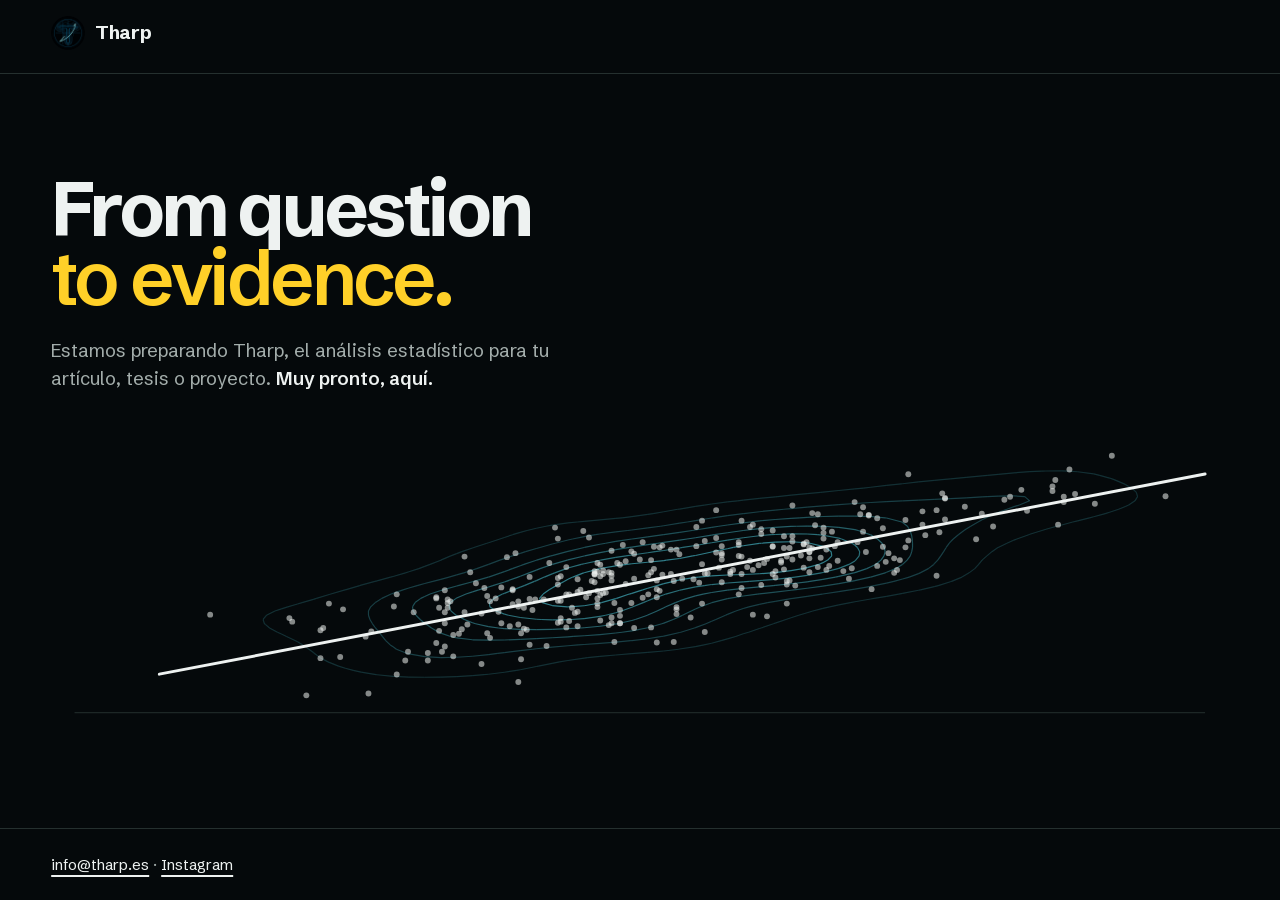
==== commit 62c2879f: "Página provisional «Próximamente» (tharp@092098b)" ====
--- a/index.html
+++ b/index.html
@@ -6,31 +6,64 @@
 <meta name="viewport" content="width=device-width, initial-scale=1">
 <title>Tharp · From question to evidence</title>
 <meta name="description" content="Tharp, análisis estadístico para investigación. Muy pronto.">
-<meta name="theme-color" content="#0b2230">
+<meta name="theme-color" content="#05090b">
 <link rel="icon" href="/favicon.ico" sizes="48x48"><link rel="icon" href="/img/favicon-192.png" sizes="192x192" type="image/png"><link rel="icon" href="/img/favicon-96.png" sizes="96x96" type="image/png">
 <link rel="apple-touch-icon" href="/img/apple-touch-icon.png">
 <script defer src="https://cloud.umami.is/script.js" data-website-id="fe52d2ca-82ad-4e9c-b76e-33c334449e4a" data-domains="tharp.es"></script>
 <style>
-/* Página provisional de tharp.es mientras la web completa se construye en beta.tharp.es (proximamente/LEEME.md) */
+/* Página provisional de tharp.es con el sistema «Sonar» de la nueva Tharp (app/DESIGN.md): negro teñido, texto blanco
+   roto, amarillo señal en «to evidence.» y la gráfica de los datos de ejemplo con el barrido de sonda (solo CSS: esta
+   página no admite scripts propios). La gráfica la escribe scripts/proximamente_grafica.py. Ver proximamente/LEEME.md. */
 @font-face { font-family: 'Schibsted Grotesk'; font-style: normal; font-weight: 400 800; font-display: swap; src: url(/fonts/SchibstedGrotesk-latin.woff2) format('woff2'); }
-:root { --deep:#0b2230; --grid:#1f4a5e; --ping:#f2b33d; --foam:#dcedf0; --dim:#8fb0bd; }
+:root {
+  --fondo: #05090b; --linea: #25302f; --texto: #eef2f1; --suave: #a3adab; --senal: #ffd028; --turquesa: #3fa6b4;
+  --eco: cubic-bezier(0.05, 0.7, 0.1, 1);
+  --sistema: -apple-system, BlinkMacSystemFont, 'SF Pro Display', 'Segoe UI', 'Schibsted Grotesk', system-ui, sans-serif;
+  color-scheme: dark;
+}
 * { box-sizing: border-box; margin: 0; }
-body { min-height: 100vh; min-height: 100dvh; display: grid; place-items: center; padding: 32px 16px; background: var(--deep); color: var(--foam);
-  font: 400 17px/1.55 "Schibsted Grotesk", system-ui, -apple-system, sans-serif; text-align: center; }
-main { max-width: 34rem; }
-img { display: block; margin: 0 auto 28px; border-radius: 50%; }
-h1 { font-weight: 700; font-size: clamp(2rem, 7vw, 3.4rem); line-height: 1.05; letter-spacing: -0.02em; }
-p { margin-top: 18px; color: var(--dim); }
-a { color: var(--ping); text-underline-offset: 3px; }
-footer { margin-top: 36px; padding-top: 18px; border-top: 1px solid var(--grid); font-size: 15px; color: var(--dim); }
+body { min-height: 100vh; min-height: 100dvh; display: flex; flex-direction: column; background: var(--fondo);
+  color: var(--texto); font: 400 17px/1.55 var(--sistema); -webkit-font-smoothing: antialiased; }
+.contenedor { width: 100%; max-width: 1280px; margin-inline: auto; padding-inline: clamp(16px, 4vw, 56px); }
+header { padding-block: 16px; border-bottom: 1px solid var(--linea); }
+.marca { display: inline-flex; align-items: center; gap: 10px; font: 700 1.2rem/1 var(--sistema); letter-spacing: -0.02em; }
+.marca img { border-radius: 50%; }
+main { flex: 1; display: flex; flex-direction: column; justify-content: center; gap: clamp(24px, 5vh, 40px); padding-block: clamp(24px, 5vh, 48px); }
+h1 { font-size: clamp(2.9rem, 1.2rem + 4.4vw, 5.4rem); line-height: 0.92; letter-spacing: -0.05em; font-weight: 700; }
+h1 span { display: block; color: var(--senal); font-weight: 600; }
+.entrada { max-width: 46ch; margin-top: 24px; color: var(--suave); font-size: clamp(1.0625rem, 1rem + 0.2vw, 1.1875rem); }
+.entrada b { color: var(--texto); font-weight: 600; }
+svg { display: block; width: 100%; height: auto; max-height: 34vh; } /* todo en una pantalla, también en 1280×720 */
+.ejes line { stroke: var(--linea); }
+.curvas line { stroke: var(--turquesa); stroke-width: 1.2; }
+.puntos circle { fill: var(--texto); fill-opacity: 0.55; transform-box: fill-box; transform-origin: center;
+  animation: eco 0.5s var(--eco) both; animation-delay: calc(var(--x, 0) * 1.1s); }
+.recta { stroke: var(--texto); stroke-width: 3; stroke-linecap: round; }
+.curvas, .recta { animation: asentar 0.7s var(--eco) 1s both; }
+.barrido { fill: var(--senal); animation: barrido 1.1s linear both; }
+@keyframes eco { from { opacity: 0; transform: scale(2.4); } to { opacity: 1; transform: none; } }
+@keyframes asentar { from { opacity: 0; } }
+@keyframes barrido { from { transform: translateX(24px); opacity: 1; } 92% { opacity: 1; } to { transform: translateX(1176px); opacity: 0; } }
+@media (prefers-reduced-motion: reduce) {
+  *, *::before, *::after { animation: none !important; }
+  .barrido { display: none; }
+}
+footer { padding-block: 24px; border-top: 1px solid var(--linea); color: var(--suave); font-size: 15px; }
+footer a { color: var(--texto); text-decoration-thickness: 2px; text-underline-offset: 5px; }
+a:focus-visible { outline: 2px solid var(--senal); outline-offset: 2px; border-radius: 4px; }
 </style>
 </head>
 <body>
-<main>
-  <img src="/img/logo-144.png" alt="Tharp" width="72" height="72">
-  <h1>From question to evidence</h1>
-  <p>Estamos preparando Tharp, el análisis estadístico para tu artículo, tesis o proyecto. Muy pronto, aquí.</p>
-  <footer><a href="mailto:info@tharp.es">info@tharp.es</a> · <a href="https://www.instagram.com/tharpstats/" rel="noopener">Instagram</a></footer>
+<header><div class="contenedor"><span class="marca"><img src="/img/logo-144.png" alt="" width="34" height="34">Tharp</span></div></header>
+<main class="contenedor">
+  <div>
+    <h1 lang="en">From question <span>to evidence.</span></h1>
+    <p class="entrada">Estamos preparando Tharp, el análisis estadístico para tu artículo, tesis o proyecto. <b>Muy pronto, aquí.</b></p>
+  </div>
+  <!-- grafica -->
+  <svg viewBox="0 0 1200 300" role="img" aria-label="Ansiedad antes y después de la intervención en los datos de ejemplo de Tharp (324 participantes): cuanto más alta antes, más alta después (r = .79)."><g class="ejes"><line x1="24" x2="1176" y1="284" y2="284"/></g><g class="curvas"><line x1="332.2" y1="245.3" x2="331.3" y2="245.2" stroke-opacity="0.25"/><line x1="348.6" y1="246.9" x2="332.2" y2="245.3" stroke-opacity="0.25"/><line x1="364.7" y1="247.7" x2="348.6" y2="246.9" stroke-opacity="0.25"/><line x1="380.8" y1="247.9" x2="364.7" y2="247.7" stroke-opacity="0.25"/><line x1="397.2" y1="247.7" x2="380.8" y2="247.9" stroke-opacity="0.25"/><line x1="413.4" y1="247.2" x2="397.2" y2="247.7" stroke-opacity="0.25"/><line x1="429.5" y1="246.2" x2="413.4" y2="247.2" stroke-opacity="0.25"/><line x1="441.3" y1="245.2" x2="429.5" y2="246.2" stroke-opacity="0.25"/><line x1="316.0" y1="242.7" x2="308.0" y2="240.8" stroke-opacity="0.25"/><line x1="331.3" y1="245.2" x2="316.0" y2="242.7" stroke-opacity="0.25"/><line x1="441.3" y1="245.2" x2="445.9" y2="244.8" stroke-opacity="0.25"/><line x1="462.0" y1="242.8" x2="445.9" y2="244.8" stroke-opacity="0.25"/><line x1="474.4" y1="240.8" x2="462.0" y2="242.8" stroke-opacity="0.25"/><line x1="299.9" y1="238.7" x2="293.0" y2="236.5" stroke-opacity="0.25"/><line x1="308.0" y1="240.8" x2="299.9" y2="238.7" stroke-opacity="0.25"/><line x1="474.4" y1="240.8" x2="478.2" y2="240.2" stroke-opacity="0.25"/><line x1="494.6" y1="236.9" x2="478.2" y2="240.2" stroke-opacity="0.25"/><line x1="496.6" y1="236.5" x2="494.6" y2="236.9" stroke-opacity="0.25"/><line x1="283.5" y1="232.7" x2="282.3" y2="232.2" stroke-opacity="0.25"/><line x1="293.0" y1="236.5" x2="283.5" y2="232.7" stroke-opacity="0.25"/><line x1="496.6" y1="236.5" x2="510.7" y2="233.7" stroke-opacity="0.25"/><line x1="518.2" y1="232.2" x2="510.7" y2="233.7" stroke-opacity="0.25"/><line x1="282.3" y1="232.2" x2="274.3" y2="227.9" stroke-opacity="0.25"/><line x1="518.2" y1="232.2" x2="526.8" y2="230.8" stroke-opacity="0.25"/><line x1="543.3" y1="228.4" x2="526.8" y2="230.8" stroke-opacity="0.25"/><line x1="546.7" y1="227.9" x2="543.3" y2="228.4" stroke-opacity="0.25"/><line x1="274.3" y1="227.9" x2="268.5" y2="223.6" stroke-opacity="0.25"/><line x1="546.7" y1="227.9" x2="559.4" y2="226.6" stroke-opacity="0.25"/><line x1="575.5" y1="225.2" x2="559.4" y2="226.6" stroke-opacity="0.25"/><line x1="591.9" y1="223.8" x2="575.5" y2="225.2" stroke-opacity="0.25"/><line x1="595.1" y1="223.6" x2="591.9" y2="223.8" stroke-opacity="0.25"/><line x1="267.4" y1="222.7" x2="262.8" y2="219.3" stroke-opacity="0.25"/><line x1="268.5" y1="223.6" x2="267.4" y2="222.7" stroke-opacity="0.25"/><line x1="595.1" y1="223.6" x2="608.1" y2="222.6" stroke-opacity="0.25"/><line x1="624.5" y1="221.1" x2="608.1" y2="222.6" stroke-opacity="0.25"/><line x1="639.7" y1="219.3" x2="624.5" y2="221.1" stroke-opacity="0.25"/><line x1="262.8" y1="219.3" x2="256.7" y2="214.9" stroke-opacity="0.25"/><line x1="639.7" y1="219.3" x2="640.6" y2="219.1" stroke-opacity="0.25"/><line x1="656.7" y1="216.7" x2="640.6" y2="219.1" stroke-opacity="0.25"/><line x1="665.4" y1="214.9" x2="656.7" y2="216.7" stroke-opacity="0.25"/><line x1="251.2" y1="211.7" x2="249.2" y2="210.6" stroke-opacity="0.25"/><line x1="256.7" y1="214.9" x2="251.2" y2="211.7" stroke-opacity="0.25"/><line x1="665.4" y1="214.9" x2="673.2" y2="213.2" stroke-opacity="0.25"/><line x1="682.9" y1="210.6" x2="673.2" y2="213.2" stroke-opacity="0.25"/><line x1="249.2" y1="210.6" x2="240.0" y2="206.3" stroke-opacity="0.25"/><line x1="682.9" y1="210.6" x2="689.3" y2="208.8" stroke-opacity="0.25"/><line x1="697.6" y1="206.3" x2="689.3" y2="208.8" stroke-opacity="0.25"/><line x1="234.8" y1="203.8" x2="230.8" y2="202.0" stroke-opacity="0.25"/><line x1="240.0" y1="206.3" x2="234.8" y2="203.8" stroke-opacity="0.25"/><line x1="697.6" y1="206.3" x2="705.4" y2="203.6" stroke-opacity="0.25"/><line x1="710.9" y1="202.0" x2="705.4" y2="203.6" stroke-opacity="0.25"/><line x1="230.8" y1="202.0" x2="222.7" y2="197.7" stroke-opacity="0.25"/><line x1="710.9" y1="202.0" x2="721.8" y2="198.2" stroke-opacity="0.25"/><line x1="723.6" y1="197.7" x2="721.8" y2="198.2" stroke-opacity="0.25"/><line x1="218.7" y1="194.2" x2="217.5" y2="193.4" stroke-opacity="0.25"/><line x1="222.7" y1="197.7" x2="218.7" y2="194.2" stroke-opacity="0.25"/><line x1="723.6" y1="197.7" x2="736.2" y2="193.4" stroke-opacity="0.25"/><line x1="217.5" y1="193.4" x2="216.1" y2="189.0" stroke-opacity="0.25"/><line x1="736.2" y1="193.4" x2="738.0" y2="192.7" stroke-opacity="0.25"/><line x1="748.9" y1="189.0" x2="738.0" y2="192.7" stroke-opacity="0.25"/><line x1="216.1" y1="189.0" x2="218.7" y2="185.9" stroke-opacity="0.25"/><line x1="219.6" y1="184.7" x2="218.7" y2="185.9" stroke-opacity="0.25"/><line x1="748.9" y1="189.0" x2="754.1" y2="187.3" stroke-opacity="0.25"/><line x1="761.9" y1="184.7" x2="754.1" y2="187.3" stroke-opacity="0.25"/><line x1="219.6" y1="184.7" x2="228.2" y2="180.4" stroke-opacity="0.25"/><line x1="761.9" y1="184.7" x2="770.5" y2="182.1" stroke-opacity="0.25"/><line x1="776.3" y1="180.4" x2="770.5" y2="182.1" stroke-opacity="0.25"/><line x1="228.2" y1="180.4" x2="234.8" y2="178.2" stroke-opacity="0.25"/><line x1="241.2" y1="176.1" x2="234.8" y2="178.2" stroke-opacity="0.25"/><line x1="776.3" y1="180.4" x2="786.6" y2="177.7" stroke-opacity="0.25"/><line x1="793.5" y1="176.1" x2="786.6" y2="177.7" stroke-opacity="0.25"/><line x1="241.2" y1="176.1" x2="251.2" y2="173.2" stroke-opacity="0.25"/><line x1="255.8" y1="171.8" x2="251.2" y2="173.2" stroke-opacity="0.25"/><line x1="793.5" y1="176.1" x2="802.8" y2="174.1" stroke-opacity="0.25"/><line x1="814.6" y1="171.8" x2="802.8" y2="174.1" stroke-opacity="0.25"/><line x1="255.8" y1="171.8" x2="267.4" y2="168.5" stroke-opacity="0.25"/><line x1="270.5" y1="167.5" x2="267.4" y2="168.5" stroke-opacity="0.25"/><line x1="814.6" y1="171.8" x2="819.2" y2="170.9" stroke-opacity="0.25"/><line x1="835.3" y1="168.1" x2="819.2" y2="170.9" stroke-opacity="0.25"/><line x1="838.8" y1="167.5" x2="835.3" y2="168.1" stroke-opacity="0.25"/><line x1="270.5" y1="167.5" x2="283.5" y2="163.6" stroke-opacity="0.25"/><line x1="285.2" y1="163.1" x2="283.5" y2="163.6" stroke-opacity="0.25"/><line x1="838.8" y1="167.5" x2="851.4" y2="165.4" stroke-opacity="0.25"/><line x1="863.8" y1="163.1" x2="851.4" y2="165.4" stroke-opacity="0.25"/><line x1="285.2" y1="163.1" x2="299.6" y2="158.8" stroke-opacity="0.25"/><line x1="863.8" y1="163.1" x2="867.8" y2="162.4" stroke-opacity="0.25"/><line x1="884.0" y1="159.2" x2="867.8" y2="162.4" stroke-opacity="0.25"/><line x1="886.0" y1="158.8" x2="884.0" y2="159.2" stroke-opacity="0.25"/><line x1="299.6" y1="158.8" x2="299.9" y2="158.8" stroke-opacity="0.25"/><line x1="314.6" y1="154.5" x2="299.9" y2="158.8" stroke-opacity="0.25"/><line x1="886.0" y1="158.8" x2="900.1" y2="155.5" stroke-opacity="0.25"/><line x1="904.1" y1="154.5" x2="900.1" y2="155.5" stroke-opacity="0.25"/><line x1="314.6" y1="154.5" x2="316.0" y2="154.0" stroke-opacity="0.25"/><line x1="330.1" y1="150.2" x2="316.0" y2="154.0" stroke-opacity="0.25"/><line x1="904.1" y1="154.5" x2="916.5" y2="150.6" stroke-opacity="0.25"/><line x1="917.7" y1="150.2" x2="916.5" y2="150.6" stroke-opacity="0.25"/><line x1="330.1" y1="150.2" x2="332.2" y2="149.6" stroke-opacity="0.25"/><line x1="346.0" y1="145.8" x2="332.2" y2="149.6" stroke-opacity="0.25"/><line x1="917.7" y1="150.2" x2="928.3" y2="145.8" stroke-opacity="0.25"/><line x1="346.0" y1="145.8" x2="348.6" y2="145.2" stroke-opacity="0.25"/><line x1="361.2" y1="141.5" x2="348.6" y2="145.2" stroke-opacity="0.25"/><line x1="928.3" y1="145.8" x2="932.6" y2="143.2" stroke-opacity="0.25"/><line x1="935.5" y1="141.5" x2="932.6" y2="143.2" stroke-opacity="0.25"/><line x1="361.2" y1="141.5" x2="364.7" y2="140.4" stroke-opacity="0.25"/><line x1="374.8" y1="137.2" x2="364.7" y2="140.4" stroke-opacity="0.25"/><line x1="935.5" y1="141.5" x2="941.3" y2="137.2" stroke-opacity="0.25"/><line x1="374.8" y1="137.2" x2="380.8" y2="134.9" stroke-opacity="0.25"/><line x1="386.3" y1="132.9" x2="380.8" y2="134.9" stroke-opacity="0.25"/><line x1="941.3" y1="137.2" x2="945.3" y2="132.9" stroke-opacity="0.25"/><line x1="386.3" y1="132.9" x2="397.2" y2="128.6" stroke-opacity="0.25"/><line x1="397.2" y1="128.5" x2="397.2" y2="128.6" stroke-opacity="0.25"/><line x1="945.3" y1="132.9" x2="948.8" y2="128.6" stroke-opacity="0.25"/><line x1="948.8" y1="128.5" x2="948.8" y2="128.6" stroke-opacity="0.25"/><line x1="397.2" y1="128.5" x2="407.3" y2="124.2" stroke-opacity="0.25"/><line x1="948.8" y1="128.5" x2="953.7" y2="124.2" stroke-opacity="0.25"/><line x1="407.3" y1="124.2" x2="413.4" y2="121.9" stroke-opacity="0.25"/><line x1="418.6" y1="119.9" x2="413.4" y2="121.9" stroke-opacity="0.25"/><line x1="953.7" y1="124.2" x2="958.8" y2="119.9" stroke-opacity="0.25"/><line x1="418.6" y1="119.9" x2="429.5" y2="116.1" stroke-opacity="0.25"/><line x1="430.9" y1="115.6" x2="429.5" y2="116.1" stroke-opacity="0.25"/><line x1="958.8" y1="119.9" x2="964.9" y2="115.6" stroke-opacity="0.25"/><line x1="430.9" y1="115.6" x2="444.2" y2="111.3" stroke-opacity="0.25"/><line x1="964.9" y1="115.6" x2="965.2" y2="115.6" stroke-opacity="0.25"/><line x1="974.1" y1="111.3" x2="965.2" y2="115.6" stroke-opacity="0.25"/><line x1="444.2" y1="111.3" x2="445.9" y2="110.8" stroke-opacity="0.25"/><line x1="457.4" y1="107.0" x2="445.9" y2="110.8" stroke-opacity="0.25"/><line x1="974.1" y1="111.3" x2="981.3" y2="108.1" stroke-opacity="0.25"/><line x1="984.2" y1="107.0" x2="981.3" y2="108.1" stroke-opacity="0.25"/><line x1="457.4" y1="107.0" x2="462.0" y2="105.4" stroke-opacity="0.25"/><line x1="470.4" y1="102.6" x2="462.0" y2="105.4" stroke-opacity="0.25"/><line x1="984.2" y1="107.0" x2="996.3" y2="102.6" stroke-opacity="0.25"/><line x1="470.4" y1="102.6" x2="478.2" y2="100.2" stroke-opacity="0.25"/><line x1="485.1" y1="98.3" x2="478.2" y2="100.2" stroke-opacity="0.25"/><line x1="996.3" y1="102.6" x2="997.4" y2="102.2" stroke-opacity="0.25"/><line x1="1009.8" y1="98.3" x2="997.4" y2="102.2" stroke-opacity="0.25"/><line x1="485.1" y1="98.3" x2="494.6" y2="96.0" stroke-opacity="0.25"/><line x1="504.4" y1="94.0" x2="494.6" y2="96.0" stroke-opacity="0.25"/><line x1="1009.8" y1="98.3" x2="1013.9" y2="97.1" stroke-opacity="0.25"/><line x1="1024.8" y1="94.0" x2="1013.9" y2="97.1" stroke-opacity="0.25"/><line x1="504.4" y1="94.0" x2="510.7" y2="92.9" stroke-opacity="0.25"/><line x1="526.8" y1="90.6" x2="510.7" y2="92.9" stroke-opacity="0.25"/><line x1="536.4" y1="89.7" x2="526.8" y2="90.6" stroke-opacity="0.25"/><line x1="1024.8" y1="94.0" x2="1030.0" y2="92.7" stroke-opacity="0.25"/><line x1="1041.2" y1="89.7" x2="1030.0" y2="92.7" stroke-opacity="0.25"/><line x1="536.4" y1="89.7" x2="543.3" y2="89.0" stroke-opacity="0.25"/><line x1="559.4" y1="87.5" x2="543.3" y2="89.0" stroke-opacity="0.25"/><line x1="575.5" y1="86.0" x2="559.4" y2="87.5" stroke-opacity="0.25"/><line x1="581.9" y1="85.4" x2="575.5" y2="86.0" stroke-opacity="0.25"/><line x1="1041.2" y1="89.7" x2="1046.1" y2="88.5" stroke-opacity="0.25"/><line x1="1058.2" y1="85.4" x2="1046.1" y2="88.5" stroke-opacity="0.25"/><line x1="581.9" y1="85.4" x2="591.9" y2="84.2" stroke-opacity="0.25"/><line x1="608.1" y1="81.9" x2="591.9" y2="84.2" stroke-opacity="0.25"/><line x1="613.5" y1="81.1" x2="608.1" y2="81.9" stroke-opacity="0.25"/><line x1="1058.2" y1="85.4" x2="1062.5" y2="84.3" stroke-opacity="0.25"/><line x1="1074.3" y1="81.1" x2="1062.5" y2="84.3" stroke-opacity="0.25"/><line x1="613.5" y1="81.1" x2="624.5" y2="79.2" stroke-opacity="0.25"/><line x1="638.6" y1="76.7" x2="624.5" y2="79.2" stroke-opacity="0.25"/><line x1="1074.3" y1="81.1" x2="1078.7" y2="79.7" stroke-opacity="0.25"/><line x1="1087.9" y1="76.7" x2="1078.7" y2="79.7" stroke-opacity="0.25"/><line x1="638.6" y1="76.7" x2="640.6" y2="76.5" stroke-opacity="0.25"/><line x1="656.7" y1="73.7" x2="640.6" y2="76.5" stroke-opacity="0.25"/><line x1="665.7" y1="72.4" x2="656.7" y2="73.7" stroke-opacity="0.25"/><line x1="1087.9" y1="76.7" x2="1094.8" y2="73.8" stroke-opacity="0.25"/><line x1="1098.2" y1="72.4" x2="1094.8" y2="73.8" stroke-opacity="0.25"/><line x1="665.7" y1="72.4" x2="673.2" y2="71.3" stroke-opacity="0.25"/><line x1="689.3" y1="69.2" x2="673.2" y2="71.3" stroke-opacity="0.25"/><line x1="699.6" y1="68.1" x2="689.3" y2="69.2" stroke-opacity="0.25"/><line x1="1098.2" y1="72.4" x2="1104.6" y2="68.1" stroke-opacity="0.25"/><line x1="699.6" y1="68.1" x2="705.4" y2="67.4" stroke-opacity="0.25"/><line x1="721.8" y1="65.6" x2="705.4" y2="67.4" stroke-opacity="0.25"/><line x1="738.0" y1="64.0" x2="721.8" y2="65.6" stroke-opacity="0.25"/><line x1="740.5" y1="63.8" x2="738.0" y2="64.0" stroke-opacity="0.25"/><line x1="1104.6" y1="68.1" x2="1107.2" y2="63.8" stroke-opacity="0.25"/><line x1="740.5" y1="63.8" x2="754.1" y2="62.3" stroke-opacity="0.25"/><line x1="770.5" y1="60.7" x2="754.1" y2="62.3" stroke-opacity="0.25"/><line x1="784.3" y1="59.5" x2="770.5" y2="60.7" stroke-opacity="0.25"/><line x1="1107.2" y1="63.8" x2="1106.0" y2="59.5" stroke-opacity="0.25"/><line x1="784.3" y1="59.5" x2="786.6" y2="59.2" stroke-opacity="0.25"/><line x1="802.8" y1="57.6" x2="786.6" y2="59.2" stroke-opacity="0.25"/><line x1="819.2" y1="56.0" x2="802.8" y2="57.6" stroke-opacity="0.25"/><line x1="827.8" y1="55.2" x2="819.2" y2="56.0" stroke-opacity="0.25"/><line x1="1106.0" y1="59.5" x2="1101.4" y2="55.2" stroke-opacity="0.25"/><line x1="827.8" y1="55.2" x2="835.3" y2="54.3" stroke-opacity="0.25"/><line x1="851.4" y1="52.4" x2="835.3" y2="54.3" stroke-opacity="0.25"/><line x1="866.4" y1="50.8" x2="851.4" y2="52.4" stroke-opacity="0.25"/><line x1="1094.8" y1="51.4" x2="1093.6" y2="50.8" stroke-opacity="0.25"/><line x1="1101.4" y1="55.2" x2="1094.8" y2="51.4" stroke-opacity="0.25"/><line x1="866.4" y1="50.8" x2="867.8" y2="50.7" stroke-opacity="0.25"/><line x1="884.0" y1="48.8" x2="867.8" y2="50.7" stroke-opacity="0.25"/><line x1="900.1" y1="47.2" x2="884.0" y2="48.8" stroke-opacity="0.25"/><line x1="907.9" y1="46.5" x2="900.1" y2="47.2" stroke-opacity="0.25"/><line x1="1093.6" y1="50.8" x2="1083.3" y2="46.5" stroke-opacity="0.25"/><line x1="907.9" y1="46.5" x2="916.5" y2="45.7" stroke-opacity="0.25"/><line x1="932.6" y1="44.2" x2="916.5" y2="45.7" stroke-opacity="0.25"/><line x1="948.8" y1="42.7" x2="932.6" y2="44.2" stroke-opacity="0.25"/><line x1="954.2" y1="42.2" x2="948.8" y2="42.7" stroke-opacity="0.25"/><line x1="1078.7" y1="44.9" x2="1068.6" y2="42.2" stroke-opacity="0.25"/><line x1="1083.3" y1="46.5" x2="1078.7" y2="44.9" stroke-opacity="0.25"/><line x1="954.2" y1="42.2" x2="965.2" y2="41.2" stroke-opacity="0.25"/><line x1="981.3" y1="39.6" x2="965.2" y2="41.2" stroke-opacity="0.25"/><line x1="997.4" y1="38.4" x2="981.3" y2="39.6" stroke-opacity="0.25"/><line x1="1009.5" y1="37.9" x2="997.4" y2="38.4" stroke-opacity="0.25"/><line x1="1046.1" y1="38.5" x2="1036.0" y2="37.9" stroke-opacity="0.25"/><line x1="1062.5" y1="40.7" x2="1046.1" y2="38.5" stroke-opacity="0.25"/><line x1="1068.6" y1="42.2" x2="1062.5" y2="40.7" stroke-opacity="0.25"/><line x1="1009.5" y1="37.9" x2="1013.9" y2="37.7" stroke-opacity="0.25"/><line x1="1030.0" y1="37.5" x2="1013.9" y2="37.7" stroke-opacity="0.25"/><line x1="1036.0" y1="37.9" x2="1030.0" y2="37.5" stroke-opacity="0.25"/><line x1="364.7" y1="224.0" x2="363.0" y2="223.6" stroke-opacity="0.35"/><line x1="380.8" y1="226.8" x2="364.7" y2="224.0" stroke-opacity="0.35"/><line x1="397.2" y1="227.8" x2="380.8" y2="226.8" stroke-opacity="0.35"/><line x1="413.4" y1="227.5" x2="397.2" y2="227.8" stroke-opacity="0.35"/><line x1="429.5" y1="226.5" x2="413.4" y2="227.5" stroke-opacity="0.35"/><line x1="445.9" y1="224.8" x2="429.5" y2="226.5" stroke-opacity="0.35"/><line x1="455.1" y1="223.6" x2="445.9" y2="224.8" stroke-opacity="0.35"/><line x1="363.0" y1="223.6" x2="352.0" y2="219.3" stroke-opacity="0.35"/><line x1="455.1" y1="223.6" x2="462.0" y2="222.8" stroke-opacity="0.35"/><line x1="478.2" y1="220.8" x2="462.0" y2="222.8" stroke-opacity="0.35"/><line x1="490.8" y1="219.3" x2="478.2" y2="220.8" stroke-opacity="0.35"/><line x1="348.6" y1="216.9" x2="345.7" y2="214.9" stroke-opacity="0.35"/><line x1="352.0" y1="219.3" x2="348.6" y2="216.9" stroke-opacity="0.35"/><line x1="490.8" y1="219.3" x2="494.6" y2="218.8" stroke-opacity="0.35"/><line x1="510.7" y1="217.2" x2="494.6" y2="218.8" stroke-opacity="0.35"/><line x1="526.8" y1="215.8" x2="510.7" y2="217.2" stroke-opacity="0.35"/><line x1="537.2" y1="214.9" x2="526.8" y2="215.8" stroke-opacity="0.35"/><line x1="345.7" y1="214.9" x2="341.1" y2="210.6" stroke-opacity="0.35"/><line x1="537.2" y1="214.9" x2="543.3" y2="214.5" stroke-opacity="0.35"/><line x1="559.4" y1="213.3" x2="543.3" y2="214.5" stroke-opacity="0.35"/><line x1="575.5" y1="212.0" x2="559.4" y2="213.3" stroke-opacity="0.35"/><line x1="590.8" y1="210.6" x2="575.5" y2="212.0" stroke-opacity="0.35"/><line x1="341.1" y1="210.6" x2="337.6" y2="206.3" stroke-opacity="0.35"/><line x1="590.8" y1="210.6" x2="591.9" y2="210.5" stroke-opacity="0.35"/><line x1="608.1" y1="208.6" x2="591.9" y2="210.5" stroke-opacity="0.35"/><line x1="622.5" y1="206.3" x2="608.1" y2="208.6" stroke-opacity="0.35"/><line x1="337.6" y1="206.3" x2="334.2" y2="202.0" stroke-opacity="0.35"/><line x1="622.5" y1="206.3" x2="624.5" y2="205.9" stroke-opacity="0.35"/><line x1="640.6" y1="202.3" x2="624.5" y2="205.9" stroke-opacity="0.35"/><line x1="641.8" y1="202.0" x2="640.6" y2="202.3" stroke-opacity="0.35"/><line x1="332.2" y1="199.4" x2="330.7" y2="197.7" stroke-opacity="0.35"/><line x1="334.2" y1="202.0" x2="332.2" y2="199.4" stroke-opacity="0.35"/><line x1="641.8" y1="202.0" x2="655.6" y2="197.7" stroke-opacity="0.35"/><line x1="330.7" y1="197.7" x2="327.6" y2="193.4" stroke-opacity="0.35"/><line x1="655.6" y1="197.7" x2="656.7" y2="197.3" stroke-opacity="0.35"/><line x1="667.4" y1="193.4" x2="656.7" y2="197.3" stroke-opacity="0.35"/><line x1="327.6" y1="193.4" x2="325.0" y2="189.0" stroke-opacity="0.35"/><line x1="667.4" y1="193.4" x2="673.2" y2="190.8" stroke-opacity="0.35"/><line x1="677.5" y1="189.0" x2="673.2" y2="190.8" stroke-opacity="0.35"/><line x1="325.0" y1="189.0" x2="323.5" y2="184.7" stroke-opacity="0.35"/><line x1="677.5" y1="189.0" x2="687.3" y2="184.7" stroke-opacity="0.35"/><line x1="323.5" y1="184.7" x2="323.5" y2="180.4" stroke-opacity="0.35"/><line x1="687.3" y1="184.7" x2="689.3" y2="183.8" stroke-opacity="0.35"/><line x1="697.9" y1="180.4" x2="689.3" y2="183.8" stroke-opacity="0.35"/><line x1="323.5" y1="180.4" x2="325.8" y2="176.1" stroke-opacity="0.35"/><line x1="697.9" y1="180.4" x2="705.4" y2="177.8" stroke-opacity="0.35"/><line x1="711.2" y1="176.1" x2="705.4" y2="177.8" stroke-opacity="0.35"/><line x1="325.8" y1="176.1" x2="330.4" y2="171.8" stroke-opacity="0.35"/><line x1="711.2" y1="176.1" x2="721.8" y2="173.6" stroke-opacity="0.35"/><line x1="730.2" y1="171.8" x2="721.8" y2="173.6" stroke-opacity="0.35"/><line x1="330.4" y1="171.8" x2="332.2" y2="170.6" stroke-opacity="0.35"/><line x1="337.1" y1="167.5" x2="332.2" y2="170.6" stroke-opacity="0.35"/><line x1="730.2" y1="171.8" x2="738.0" y2="170.5" stroke-opacity="0.35"/><line x1="754.1" y1="167.8" x2="738.0" y2="170.5" stroke-opacity="0.35"/><line x1="756.1" y1="167.5" x2="754.1" y2="167.8" stroke-opacity="0.35"/><line x1="337.1" y1="167.5" x2="346.6" y2="163.1" stroke-opacity="0.35"/><line x1="756.1" y1="167.5" x2="770.5" y2="165.5" stroke-opacity="0.35"/><line x1="785.8" y1="163.1" x2="770.5" y2="165.5" stroke-opacity="0.35"/><line x1="346.6" y1="163.1" x2="348.6" y2="162.4" stroke-opacity="0.35"/><line x1="358.7" y1="158.8" x2="348.6" y2="162.4" stroke-opacity="0.35"/><line x1="785.8" y1="163.1" x2="786.6" y2="163.0" stroke-opacity="0.35"/><line x1="802.8" y1="160.7" x2="786.6" y2="163.0" stroke-opacity="0.35"/><line x1="814.0" y1="158.8" x2="802.8" y2="160.7" stroke-opacity="0.35"/><line x1="358.7" y1="158.8" x2="364.7" y2="156.9" stroke-opacity="0.35"/><line x1="373.1" y1="154.5" x2="364.7" y2="156.9" stroke-opacity="0.35"/><line x1="814.0" y1="158.8" x2="819.2" y2="158.0" stroke-opacity="0.35"/><line x1="835.3" y1="155.2" x2="819.2" y2="158.0" stroke-opacity="0.35"/><line x1="838.8" y1="154.5" x2="835.3" y2="155.2" stroke-opacity="0.35"/><line x1="373.1" y1="154.5" x2="380.8" y2="152.3" stroke-opacity="0.35"/><line x1="389.2" y1="150.2" x2="380.8" y2="152.3" stroke-opacity="0.35"/><line x1="838.8" y1="154.5" x2="851.4" y2="151.9" stroke-opacity="0.35"/><line x1="858.9" y1="150.2" x2="851.4" y2="151.9" stroke-opacity="0.35"/><line x1="389.2" y1="150.2" x2="397.2" y2="148.1" stroke-opacity="0.35"/><line x1="405.6" y1="145.8" x2="397.2" y2="148.1" stroke-opacity="0.35"/><line x1="858.9" y1="150.2" x2="867.8" y2="147.8" stroke-opacity="0.35"/><line x1="874.5" y1="145.8" x2="867.8" y2="147.8" stroke-opacity="0.35"/><line x1="405.6" y1="145.8" x2="413.4" y2="143.6" stroke-opacity="0.35"/><line x1="420.6" y1="141.5" x2="413.4" y2="143.6" stroke-opacity="0.35"/><line x1="874.5" y1="145.8" x2="884.0" y2="142.3" stroke-opacity="0.35"/><line x1="885.7" y1="141.5" x2="884.0" y2="142.3" stroke-opacity="0.35"/><line x1="420.6" y1="141.5" x2="429.5" y2="138.6" stroke-opacity="0.35"/><line x1="433.8" y1="137.2" x2="429.5" y2="138.6" stroke-opacity="0.35"/><line x1="885.7" y1="141.5" x2="894.0" y2="137.2" stroke-opacity="0.35"/><line x1="433.8" y1="137.2" x2="445.9" y2="132.9" stroke-opacity="0.35"/><line x1="445.9" y1="132.9" x2="445.9" y2="132.9" stroke-opacity="0.35"/><line x1="894.0" y1="137.2" x2="899.5" y2="132.9" stroke-opacity="0.35"/><line x1="445.9" y1="132.9" x2="457.4" y2="128.5" stroke-opacity="0.35"/><line x1="899.5" y1="132.9" x2="900.1" y2="132.1" stroke-opacity="0.35"/><line x1="903.6" y1="128.5" x2="900.1" y2="132.1" stroke-opacity="0.35"/><line x1="457.4" y1="128.5" x2="462.0" y2="127.0" stroke-opacity="0.35"/><line x1="470.1" y1="124.2" x2="462.0" y2="127.0" stroke-opacity="0.35"/><line x1="903.6" y1="128.5" x2="906.7" y2="124.2" stroke-opacity="0.35"/><line x1="470.1" y1="124.2" x2="478.2" y2="121.6" stroke-opacity="0.35"/><line x1="483.6" y1="119.9" x2="478.2" y2="121.6" stroke-opacity="0.35"/><line x1="906.7" y1="124.2" x2="909.6" y2="119.9" stroke-opacity="0.35"/><line x1="483.6" y1="119.9" x2="494.6" y2="116.7" stroke-opacity="0.35"/><line x1="498.3" y1="115.6" x2="494.6" y2="116.7" stroke-opacity="0.35"/><line x1="909.6" y1="119.9" x2="912.2" y2="115.6" stroke-opacity="0.35"/><line x1="498.3" y1="115.6" x2="510.7" y2="112.1" stroke-opacity="0.35"/><line x1="513.9" y1="111.3" x2="510.7" y2="112.1" stroke-opacity="0.35"/><line x1="912.2" y1="115.6" x2="915.4" y2="111.3" stroke-opacity="0.35"/><line x1="513.9" y1="111.3" x2="526.8" y2="108.0" stroke-opacity="0.35"/><line x1="531.5" y1="107.0" x2="526.8" y2="108.0" stroke-opacity="0.35"/><line x1="915.4" y1="111.3" x2="916.5" y2="110.0" stroke-opacity="0.35"/><line x1="919.4" y1="107.0" x2="916.5" y2="110.0" stroke-opacity="0.35"/><line x1="531.5" y1="107.0" x2="543.3" y2="104.6" stroke-opacity="0.35"/><line x1="554.8" y1="102.6" x2="543.3" y2="104.6" stroke-opacity="0.35"/><line x1="919.4" y1="107.0" x2="924.6" y2="102.6" stroke-opacity="0.35"/><line x1="554.8" y1="102.6" x2="559.4" y2="101.9" stroke-opacity="0.35"/><line x1="575.5" y1="99.7" x2="559.4" y2="101.9" stroke-opacity="0.35"/><line x1="587.6" y1="98.3" x2="575.5" y2="99.7" stroke-opacity="0.35"/><line x1="924.6" y1="102.6" x2="930.3" y2="98.3" stroke-opacity="0.35"/><line x1="587.6" y1="98.3" x2="591.9" y2="97.8" stroke-opacity="0.35"/><line x1="608.1" y1="95.7" x2="591.9" y2="97.8" stroke-opacity="0.35"/><line x1="621.0" y1="94.0" x2="608.1" y2="95.7" stroke-opacity="0.35"/><line x1="930.3" y1="98.3" x2="932.6" y2="96.7" stroke-opacity="0.35"/><line x1="937.2" y1="94.0" x2="932.6" y2="96.7" stroke-opacity="0.35"/><line x1="621.0" y1="94.0" x2="624.5" y2="93.5" stroke-opacity="0.35"/><line x1="640.6" y1="90.9" x2="624.5" y2="93.5" stroke-opacity="0.35"/><line x1="648.4" y1="89.7" x2="640.6" y2="90.9" stroke-opacity="0.35"/><line x1="937.2" y1="94.0" x2="944.7" y2="89.7" stroke-opacity="0.35"/><line x1="648.4" y1="89.7" x2="656.7" y2="88.2" stroke-opacity="0.35"/><line x1="673.2" y1="85.6" x2="656.7" y2="88.2" stroke-opacity="0.35"/><line x1="674.6" y1="85.4" x2="673.2" y2="85.6" stroke-opacity="0.35"/><line x1="944.7" y1="89.7" x2="948.8" y2="87.3" stroke-opacity="0.35"/><line x1="953.1" y1="85.4" x2="948.8" y2="87.3" stroke-opacity="0.35"/><line x1="674.6" y1="85.4" x2="689.3" y2="83.1" stroke-opacity="0.35"/><line x1="705.4" y1="81.1" x2="689.3" y2="83.1" stroke-opacity="0.35"/><line x1="706.0" y1="81.1" x2="705.4" y2="81.1" stroke-opacity="0.35"/><line x1="953.1" y1="85.4" x2="962.6" y2="81.1" stroke-opacity="0.35"/><line x1="706.0" y1="81.1" x2="721.8" y2="79.2" stroke-opacity="0.35"/><line x1="738.0" y1="77.6" x2="721.8" y2="79.2" stroke-opacity="0.35"/><line x1="746.9" y1="76.7" x2="738.0" y2="77.6" stroke-opacity="0.35"/><line x1="962.6" y1="81.1" x2="965.2" y2="79.9" stroke-opacity="0.35"/><line x1="974.1" y1="76.7" x2="965.2" y2="79.9" stroke-opacity="0.35"/><line x1="746.9" y1="76.7" x2="754.1" y2="76.0" stroke-opacity="0.35"/><line x1="770.5" y1="74.5" x2="754.1" y2="76.0" stroke-opacity="0.35"/><line x1="786.6" y1="73.2" x2="770.5" y2="74.5" stroke-opacity="0.35"/><line x1="796.4" y1="72.4" x2="786.6" y2="73.2" stroke-opacity="0.35"/><line x1="974.1" y1="76.7" x2="981.3" y2="74.0" stroke-opacity="0.35"/><line x1="986.8" y1="72.4" x2="981.3" y2="74.0" stroke-opacity="0.35"/><line x1="796.4" y1="72.4" x2="802.8" y2="71.9" stroke-opacity="0.35"/><line x1="819.2" y1="70.8" x2="802.8" y2="71.9" stroke-opacity="0.35"/><line x1="835.3" y1="69.8" x2="819.2" y2="70.8" stroke-opacity="0.35"/><line x1="851.4" y1="68.9" x2="835.3" y2="69.8" stroke-opacity="0.35"/><line x1="867.3" y1="68.1" x2="851.4" y2="68.9" stroke-opacity="0.35"/><line x1="986.8" y1="72.4" x2="997.2" y2="68.1" stroke-opacity="0.35"/><line x1="867.3" y1="68.1" x2="867.8" y2="68.1" stroke-opacity="0.35"/><line x1="884.0" y1="67.3" x2="867.8" y2="68.1" stroke-opacity="0.35"/><line x1="900.1" y1="66.6" x2="884.0" y2="67.3" stroke-opacity="0.35"/><line x1="916.5" y1="65.8" x2="900.1" y2="66.6" stroke-opacity="0.35"/><line x1="932.6" y1="65.0" x2="916.5" y2="65.8" stroke-opacity="0.35"/><line x1="948.8" y1="64.1" x2="932.6" y2="65.0" stroke-opacity="0.35"/><line x1="954.0" y1="63.8" x2="948.8" y2="64.1" stroke-opacity="0.35"/><line x1="997.2" y1="68.1" x2="992.3" y2="63.8" stroke-opacity="0.35"/><line x1="954.0" y1="63.8" x2="965.2" y2="63.3" stroke-opacity="0.35"/><line x1="981.3" y1="63.1" x2="965.2" y2="63.3" stroke-opacity="0.35"/><line x1="992.3" y1="63.8" x2="981.3" y2="63.1" stroke-opacity="0.35"/><line x1="413.4" y1="207.8" x2="407.3" y2="206.3" stroke-opacity="0.45"/><line x1="429.5" y1="209.7" x2="413.4" y2="207.8" stroke-opacity="0.45"/><line x1="445.9" y1="210.1" x2="429.5" y2="209.7" stroke-opacity="0.45"/><line x1="462.0" y1="209.9" x2="445.9" y2="210.1" stroke-opacity="0.45"/><line x1="478.2" y1="209.3" x2="462.0" y2="209.9" stroke-opacity="0.45"/><line x1="494.6" y1="208.5" x2="478.2" y2="209.3" stroke-opacity="0.45"/><line x1="510.7" y1="207.6" x2="494.6" y2="208.5" stroke-opacity="0.45"/><line x1="526.8" y1="206.7" x2="510.7" y2="207.6" stroke-opacity="0.45"/><line x1="532.3" y1="206.3" x2="526.8" y2="206.7" stroke-opacity="0.45"/><line x1="397.2" y1="202.9" x2="395.2" y2="202.0" stroke-opacity="0.45"/><line x1="407.3" y1="206.3" x2="397.2" y2="202.9" stroke-opacity="0.45"/><line x1="532.3" y1="206.3" x2="543.3" y2="205.6" stroke-opacity="0.45"/><line x1="559.4" y1="204.4" x2="543.3" y2="205.6" stroke-opacity="0.45"/><line x1="575.5" y1="202.8" x2="559.4" y2="204.4" stroke-opacity="0.45"/><line x1="581.9" y1="202.0" x2="575.5" y2="202.8" stroke-opacity="0.45"/><line x1="395.2" y1="202.0" x2="387.7" y2="197.7" stroke-opacity="0.45"/><line x1="581.9" y1="202.0" x2="591.9" y2="200.6" stroke-opacity="0.45"/><line x1="606.9" y1="197.7" x2="591.9" y2="200.6" stroke-opacity="0.45"/><line x1="387.7" y1="197.7" x2="381.7" y2="193.4" stroke-opacity="0.45"/><line x1="606.9" y1="197.7" x2="608.1" y2="197.4" stroke-opacity="0.45"/><line x1="622.5" y1="193.4" x2="608.1" y2="197.4" stroke-opacity="0.45"/><line x1="380.8" y1="192.8" x2="376.2" y2="189.0" stroke-opacity="0.45"/><line x1="381.7" y1="193.4" x2="380.8" y2="192.8" stroke-opacity="0.45"/><line x1="622.5" y1="193.4" x2="624.5" y2="192.7" stroke-opacity="0.45"/><line x1="634.0" y1="189.0" x2="624.5" y2="192.7" stroke-opacity="0.45"/><line x1="376.2" y1="189.0" x2="371.9" y2="184.7" stroke-opacity="0.45"/><line x1="634.0" y1="189.0" x2="640.6" y2="186.1" stroke-opacity="0.45"/><line x1="643.5" y1="184.7" x2="640.6" y2="186.1" stroke-opacity="0.45"/><line x1="371.9" y1="184.7" x2="369.0" y2="180.4" stroke-opacity="0.45"/><line x1="643.5" y1="184.7" x2="652.4" y2="180.4" stroke-opacity="0.45"/><line x1="369.0" y1="180.4" x2="368.4" y2="176.1" stroke-opacity="0.45"/><line x1="652.4" y1="180.4" x2="656.7" y2="178.3" stroke-opacity="0.45"/><line x1="661.9" y1="176.1" x2="656.7" y2="178.3" stroke-opacity="0.45"/><line x1="368.4" y1="176.1" x2="371.0" y2="171.8" stroke-opacity="0.45"/><line x1="661.9" y1="176.1" x2="673.2" y2="171.9" stroke-opacity="0.45"/><line x1="673.4" y1="171.8" x2="673.2" y2="171.9" stroke-opacity="0.45"/><line x1="371.0" y1="171.8" x2="376.8" y2="167.5" stroke-opacity="0.45"/><line x1="673.4" y1="171.8" x2="689.3" y2="167.8" stroke-opacity="0.45"/><line x1="691.0" y1="167.5" x2="689.3" y2="167.8" stroke-opacity="0.45"/><line x1="376.8" y1="167.5" x2="380.8" y2="165.6" stroke-opacity="0.45"/><line x1="386.3" y1="163.1" x2="380.8" y2="165.6" stroke-opacity="0.45"/><line x1="691.0" y1="167.5" x2="705.4" y2="165.1" stroke-opacity="0.45"/><line x1="719.8" y1="163.1" x2="705.4" y2="165.1" stroke-opacity="0.45"/><line x1="386.3" y1="163.1" x2="397.2" y2="159.5" stroke-opacity="0.45"/><line x1="399.3" y1="158.8" x2="397.2" y2="159.5" stroke-opacity="0.45"/><line x1="719.8" y1="163.1" x2="721.8" y2="162.9" stroke-opacity="0.45"/><line x1="738.0" y1="161.1" x2="721.8" y2="162.9" stroke-opacity="0.45"/><line x1="754.1" y1="159.2" x2="738.0" y2="161.1" stroke-opacity="0.45"/><line x1="757.2" y1="158.8" x2="754.1" y2="159.2" stroke-opacity="0.45"/><line x1="399.3" y1="158.8" x2="413.4" y2="154.9" stroke-opacity="0.45"/><line x1="414.8" y1="154.5" x2="413.4" y2="154.9" stroke-opacity="0.45"/><line x1="757.2" y1="158.8" x2="770.5" y2="157.2" stroke-opacity="0.45"/><line x1="786.6" y1="155.0" x2="770.5" y2="157.2" stroke-opacity="0.45"/><line x1="789.8" y1="154.5" x2="786.6" y2="155.0" stroke-opacity="0.45"/><line x1="414.8" y1="154.5" x2="429.5" y2="150.5" stroke-opacity="0.45"/><line x1="430.7" y1="150.2" x2="429.5" y2="150.5" stroke-opacity="0.45"/><line x1="789.8" y1="154.5" x2="802.8" y2="152.4" stroke-opacity="0.45"/><line x1="815.4" y1="150.2" x2="802.8" y2="152.4" stroke-opacity="0.45"/><line x1="430.7" y1="150.2" x2="445.6" y2="145.8" stroke-opacity="0.45"/><line x1="815.4" y1="150.2" x2="819.2" y2="149.4" stroke-opacity="0.45"/><line x1="835.0" y1="145.8" x2="819.2" y2="149.4" stroke-opacity="0.45"/><line x1="445.6" y1="145.8" x2="445.9" y2="145.8" stroke-opacity="0.45"/><line x1="458.3" y1="141.5" x2="445.9" y2="145.8" stroke-opacity="0.45"/><line x1="835.0" y1="145.8" x2="835.3" y2="145.8" stroke-opacity="0.45"/><line x1="850.0" y1="141.5" x2="835.3" y2="145.8" stroke-opacity="0.45"/><line x1="458.3" y1="141.5" x2="462.0" y2="140.2" stroke-opacity="0.45"/><line x1="470.1" y1="137.2" x2="462.0" y2="140.2" stroke-opacity="0.45"/><line x1="850.0" y1="141.5" x2="851.4" y2="140.9" stroke-opacity="0.45"/><line x1="860.6" y1="137.2" x2="851.4" y2="140.9" stroke-opacity="0.45"/><line x1="470.1" y1="137.2" x2="478.2" y2="134.2" stroke-opacity="0.45"/><line x1="481.9" y1="132.9" x2="478.2" y2="134.2" stroke-opacity="0.45"/><line x1="860.6" y1="137.2" x2="867.6" y2="132.9" stroke-opacity="0.45"/><line x1="481.9" y1="132.9" x2="494.6" y2="128.7" stroke-opacity="0.45"/><line x1="494.9" y1="128.5" x2="494.6" y2="128.7" stroke-opacity="0.45"/><line x1="867.6" y1="132.9" x2="867.8" y2="132.9" stroke-opacity="0.45"/><line x1="872.4" y1="128.5" x2="867.8" y2="132.9" stroke-opacity="0.45"/><line x1="494.9" y1="128.5" x2="509.3" y2="124.2" stroke-opacity="0.45"/><line x1="872.4" y1="128.5" x2="875.6" y2="124.2" stroke-opacity="0.45"/><line x1="509.3" y1="124.2" x2="510.7" y2="123.9" stroke-opacity="0.45"/><line x1="525.7" y1="119.9" x2="510.7" y2="123.9" stroke-opacity="0.45"/><line x1="875.6" y1="124.2" x2="877.1" y2="119.9" stroke-opacity="0.45"/><line x1="525.7" y1="119.9" x2="526.8" y2="119.6" stroke-opacity="0.45"/><line x1="543.3" y1="115.7" x2="526.8" y2="119.6" stroke-opacity="0.45"/><line x1="543.6" y1="115.6" x2="543.3" y2="115.7" stroke-opacity="0.45"/><line x1="877.1" y1="119.9" x2="877.9" y2="115.6" stroke-opacity="0.45"/><line x1="543.6" y1="115.6" x2="559.4" y2="112.3" stroke-opacity="0.45"/><line x1="565.2" y1="111.3" x2="559.4" y2="112.3" stroke-opacity="0.45"/><line x1="877.9" y1="115.6" x2="877.9" y2="111.3" stroke-opacity="0.45"/><line x1="565.2" y1="111.3" x2="575.5" y2="109.4" stroke-opacity="0.45"/><line x1="591.9" y1="107.0" x2="575.5" y2="109.4" stroke-opacity="0.45"/><line x1="592.2" y1="107.0" x2="591.9" y2="107.0" stroke-opacity="0.45"/><line x1="877.9" y1="111.3" x2="877.6" y2="107.0" stroke-opacity="0.45"/><line x1="592.2" y1="107.0" x2="608.1" y2="104.8" stroke-opacity="0.45"/><line x1="624.2" y1="102.6" x2="608.1" y2="104.8" stroke-opacity="0.45"/><line x1="877.6" y1="107.0" x2="876.8" y2="102.6" stroke-opacity="0.45"/><line x1="624.2" y1="102.6" x2="624.5" y2="102.6" stroke-opacity="0.45"/><line x1="640.6" y1="100.3" x2="624.5" y2="102.6" stroke-opacity="0.45"/><line x1="653.3" y1="98.3" x2="640.6" y2="100.3" stroke-opacity="0.45"/><line x1="876.8" y1="102.6" x2="875.3" y2="98.3" stroke-opacity="0.45"/><line x1="653.3" y1="98.3" x2="656.7" y2="97.8" stroke-opacity="0.45"/><line x1="673.2" y1="95.2" x2="656.7" y2="97.8" stroke-opacity="0.45"/><line x1="680.6" y1="94.0" x2="673.2" y2="95.2" stroke-opacity="0.45"/><line x1="875.3" y1="98.3" x2="872.7" y2="94.0" stroke-opacity="0.45"/><line x1="680.6" y1="94.0" x2="689.3" y2="92.7" stroke-opacity="0.45"/><line x1="705.4" y1="90.5" x2="689.3" y2="92.7" stroke-opacity="0.45"/><line x1="712.6" y1="89.7" x2="705.4" y2="90.5" stroke-opacity="0.45"/><line x1="867.8" y1="90.2" x2="867.0" y2="89.7" stroke-opacity="0.45"/><line x1="872.7" y1="94.0" x2="867.8" y2="90.2" stroke-opacity="0.45"/><line x1="712.6" y1="89.7" x2="721.8" y2="88.6" stroke-opacity="0.45"/><line x1="738.0" y1="87.1" x2="721.8" y2="88.6" stroke-opacity="0.45"/><line x1="754.1" y1="85.9" x2="738.0" y2="87.1" stroke-opacity="0.45"/><line x1="763.0" y1="85.4" x2="754.1" y2="85.9" stroke-opacity="0.45"/><line x1="851.4" y1="85.6" x2="850.0" y2="85.4" stroke-opacity="0.45"/><line x1="867.0" y1="89.7" x2="851.4" y2="85.6" stroke-opacity="0.45"/><line x1="763.0" y1="85.4" x2="770.5" y2="84.9" stroke-opacity="0.45"/><line x1="786.6" y1="84.1" x2="770.5" y2="84.9" stroke-opacity="0.45"/><line x1="802.8" y1="83.7" x2="786.6" y2="84.1" stroke-opacity="0.45"/><line x1="819.2" y1="83.6" x2="802.8" y2="83.7" stroke-opacity="0.45"/><line x1="835.3" y1="84.1" x2="819.2" y2="83.6" stroke-opacity="0.45"/><line x1="850.0" y1="85.4" x2="835.3" y2="84.1" stroke-opacity="0.45"/><line x1="462.0" y1="198.3" x2="456.0" y2="197.7" stroke-opacity="0.55"/><line x1="478.2" y1="199.1" x2="462.0" y2="198.3" stroke-opacity="0.55"/><line x1="494.6" y1="199.3" x2="478.2" y2="199.1" stroke-opacity="0.55"/><line x1="510.7" y1="199.0" x2="494.6" y2="199.3" stroke-opacity="0.55"/><line x1="526.8" y1="198.4" x2="510.7" y2="199.0" stroke-opacity="0.55"/><line x1="540.1" y1="197.7" x2="526.8" y2="198.4" stroke-opacity="0.55"/><line x1="445.9" y1="196.3" x2="432.7" y2="193.4" stroke-opacity="0.55"/><line x1="456.0" y1="197.7" x2="445.9" y2="196.3" stroke-opacity="0.55"/><line x1="540.1" y1="197.7" x2="543.3" y2="197.4" stroke-opacity="0.55"/><line x1="559.4" y1="195.9" x2="543.3" y2="197.4" stroke-opacity="0.55"/><line x1="575.5" y1="193.6" x2="559.4" y2="195.9" stroke-opacity="0.55"/><line x1="577.2" y1="193.4" x2="575.5" y2="193.6" stroke-opacity="0.55"/><line x1="429.5" y1="192.4" x2="421.2" y2="189.0" stroke-opacity="0.55"/><line x1="432.7" y1="193.4" x2="429.5" y2="192.4" stroke-opacity="0.55"/><line x1="577.2" y1="193.4" x2="591.9" y2="190.0" stroke-opacity="0.55"/><line x1="595.4" y1="189.0" x2="591.9" y2="190.0" stroke-opacity="0.55"/><line x1="413.4" y1="185.0" x2="412.8" y2="184.7" stroke-opacity="0.55"/><line x1="421.2" y1="189.0" x2="413.4" y2="185.0" stroke-opacity="0.55"/><line x1="595.4" y1="189.0" x2="607.8" y2="184.7" stroke-opacity="0.55"/><line x1="412.8" y1="184.7" x2="407.6" y2="180.4" stroke-opacity="0.55"/><line x1="607.8" y1="184.7" x2="608.1" y2="184.5" stroke-opacity="0.55"/><line x1="617.6" y1="180.4" x2="608.1" y2="184.5" stroke-opacity="0.55"/><line x1="407.6" y1="180.4" x2="405.6" y2="176.1" stroke-opacity="0.55"/><line x1="617.6" y1="180.4" x2="624.5" y2="177.1" stroke-opacity="0.55"/><line x1="626.5" y1="176.1" x2="624.5" y2="177.1" stroke-opacity="0.55"/><line x1="405.6" y1="176.1" x2="407.0" y2="171.8" stroke-opacity="0.55"/><line x1="626.5" y1="176.1" x2="636.3" y2="171.8" stroke-opacity="0.55"/><line x1="407.0" y1="171.8" x2="412.8" y2="167.5" stroke-opacity="0.55"/><line x1="636.3" y1="171.8" x2="640.6" y2="170.1" stroke-opacity="0.55"/><line x1="648.1" y1="167.5" x2="640.6" y2="170.1" stroke-opacity="0.55"/><line x1="412.8" y1="167.5" x2="413.4" y2="167.2" stroke-opacity="0.55"/><line x1="422.9" y1="163.1" x2="413.4" y2="167.2" stroke-opacity="0.55"/><line x1="648.1" y1="167.5" x2="656.7" y2="165.0" stroke-opacity="0.55"/><line x1="664.5" y1="163.1" x2="656.7" y2="165.0" stroke-opacity="0.55"/><line x1="422.9" y1="163.1" x2="429.5" y2="160.9" stroke-opacity="0.55"/><line x1="435.8" y1="158.8" x2="429.5" y2="160.9" stroke-opacity="0.55"/><line x1="664.5" y1="163.1" x2="673.2" y2="161.5" stroke-opacity="0.55"/><line x1="689.3" y1="159.1" x2="673.2" y2="161.5" stroke-opacity="0.55"/><line x1="691.6" y1="158.8" x2="689.3" y2="159.1" stroke-opacity="0.55"/><line x1="435.8" y1="158.8" x2="445.9" y2="155.9" stroke-opacity="0.55"/><line x1="450.2" y1="154.5" x2="445.9" y2="155.9" stroke-opacity="0.55"/><line x1="691.6" y1="158.8" x2="705.4" y2="157.3" stroke-opacity="0.55"/><line x1="721.8" y1="155.8" x2="705.4" y2="157.3" stroke-opacity="0.55"/><line x1="735.9" y1="154.5" x2="721.8" y2="155.8" stroke-opacity="0.55"/><line x1="450.2" y1="154.5" x2="462.0" y2="150.8" stroke-opacity="0.55"/><line x1="463.8" y1="150.2" x2="462.0" y2="150.8" stroke-opacity="0.55"/><line x1="735.9" y1="154.5" x2="738.0" y2="154.3" stroke-opacity="0.55"/><line x1="754.1" y1="152.6" x2="738.0" y2="154.3" stroke-opacity="0.55"/><line x1="770.5" y1="150.6" x2="754.1" y2="152.6" stroke-opacity="0.55"/><line x1="773.4" y1="150.2" x2="770.5" y2="150.6" stroke-opacity="0.55"/><line x1="463.8" y1="150.2" x2="475.9" y2="145.8" stroke-opacity="0.55"/><line x1="773.4" y1="150.2" x2="786.6" y2="148.2" stroke-opacity="0.55"/><line x1="799.3" y1="145.8" x2="786.6" y2="148.2" stroke-opacity="0.55"/><line x1="475.9" y1="145.8" x2="478.2" y2="145.0" stroke-opacity="0.55"/><line x1="487.1" y1="141.5" x2="478.2" y2="145.0" stroke-opacity="0.55"/><line x1="799.3" y1="145.8" x2="802.8" y2="145.1" stroke-opacity="0.55"/><line x1="818.0" y1="141.5" x2="802.8" y2="145.1" stroke-opacity="0.55"/><line x1="487.1" y1="141.5" x2="494.6" y2="138.7" stroke-opacity="0.55"/><line x1="498.3" y1="137.2" x2="494.6" y2="138.7" stroke-opacity="0.55"/><line x1="818.0" y1="141.5" x2="819.2" y2="141.2" stroke-opacity="0.55"/><line x1="831.3" y1="137.2" x2="819.2" y2="141.2" stroke-opacity="0.55"/><line x1="498.3" y1="137.2" x2="510.7" y2="133.0" stroke-opacity="0.55"/><line x1="511.0" y1="132.9" x2="510.7" y2="133.0" stroke-opacity="0.55"/><line x1="831.3" y1="137.2" x2="835.3" y2="135.3" stroke-opacity="0.55"/><line x1="840.2" y1="132.9" x2="835.3" y2="135.3" stroke-opacity="0.55"/><line x1="511.0" y1="132.9" x2="526.0" y2="128.5" stroke-opacity="0.55"/><line x1="840.2" y1="132.9" x2="845.7" y2="128.5" stroke-opacity="0.55"/><line x1="526.0" y1="128.5" x2="526.8" y2="128.3" stroke-opacity="0.55"/><line x1="543.3" y1="124.3" x2="526.8" y2="128.3" stroke-opacity="0.55"/><line x1="543.8" y1="124.2" x2="543.3" y2="124.3" stroke-opacity="0.55"/><line x1="845.7" y1="128.5" x2="848.8" y2="124.2" stroke-opacity="0.55"/><line x1="543.8" y1="124.2" x2="559.4" y2="120.9" stroke-opacity="0.55"/><line x1="564.9" y1="119.9" x2="559.4" y2="120.9" stroke-opacity="0.55"/><line x1="848.8" y1="124.2" x2="850.0" y2="119.9" stroke-opacity="0.55"/><line x1="564.9" y1="119.9" x2="575.5" y2="117.9" stroke-opacity="0.55"/><line x1="589.6" y1="115.6" x2="575.5" y2="117.9" stroke-opacity="0.55"/><line x1="850.0" y1="119.9" x2="849.1" y2="115.6" stroke-opacity="0.55"/><line x1="589.6" y1="115.6" x2="591.9" y2="115.2" stroke-opacity="0.55"/><line x1="608.1" y1="112.8" x2="591.9" y2="115.2" stroke-opacity="0.55"/><line x1="618.4" y1="111.3" x2="608.1" y2="112.8" stroke-opacity="0.55"/><line x1="849.1" y1="115.6" x2="846.8" y2="111.3" stroke-opacity="0.55"/><line x1="618.4" y1="111.3" x2="624.5" y2="110.5" stroke-opacity="0.55"/><line x1="640.6" y1="108.1" x2="624.5" y2="110.5" stroke-opacity="0.55"/><line x1="648.1" y1="107.0" x2="640.6" y2="108.1" stroke-opacity="0.55"/><line x1="846.8" y1="111.3" x2="842.2" y2="107.0" stroke-opacity="0.55"/><line x1="648.1" y1="107.0" x2="656.7" y2="105.7" stroke-opacity="0.55"/><line x1="673.2" y1="103.1" x2="656.7" y2="105.7" stroke-opacity="0.55"/><line x1="676.0" y1="102.6" x2="673.2" y2="103.1" stroke-opacity="0.55"/><line x1="835.3" y1="102.7" x2="835.0" y2="102.6" stroke-opacity="0.55"/><line x1="842.2" y1="107.0" x2="835.3" y2="102.7" stroke-opacity="0.55"/><line x1="676.0" y1="102.6" x2="689.3" y2="100.6" stroke-opacity="0.55"/><line x1="705.4" y1="98.3" x2="689.3" y2="100.6" stroke-opacity="0.55"/><line x1="835.0" y1="102.6" x2="822.6" y2="98.3" stroke-opacity="0.55"/><line x1="705.4" y1="98.3" x2="705.4" y2="98.3" stroke-opacity="0.55"/><line x1="721.8" y1="96.4" x2="705.4" y2="98.3" stroke-opacity="0.55"/><line x1="738.0" y1="95.1" x2="721.8" y2="96.4" stroke-opacity="0.55"/><line x1="754.1" y1="94.1" x2="738.0" y2="95.1" stroke-opacity="0.55"/><line x1="759.8" y1="94.0" x2="754.1" y2="94.1" stroke-opacity="0.55"/><line x1="802.8" y1="95.1" x2="786.9" y2="94.0" stroke-opacity="0.55"/><line x1="819.2" y1="97.5" x2="802.8" y2="95.1" stroke-opacity="0.55"/><line x1="822.6" y1="98.3" x2="819.2" y2="97.5" stroke-opacity="0.55"/><line x1="759.8" y1="94.0" x2="770.5" y2="93.8" stroke-opacity="0.55"/><line x1="786.6" y1="94.0" x2="770.5" y2="93.8" stroke-opacity="0.55"/><line x1="786.9" y1="94.0" x2="786.6" y2="94.0" stroke-opacity="0.55"/><line x1="510.7" y1="189.4" x2="499.5" y2="189.0" stroke-opacity="0.65"/><line x1="526.8" y1="189.2" x2="510.7" y2="189.4" stroke-opacity="0.65"/><line x1="530.3" y1="189.0" x2="526.8" y2="189.2" stroke-opacity="0.65"/><line x1="478.2" y1="187.0" x2="466.1" y2="184.7" stroke-opacity="0.65"/><line x1="494.6" y1="188.8" x2="478.2" y2="187.0" stroke-opacity="0.65"/><line x1="499.5" y1="189.0" x2="494.6" y2="188.8" stroke-opacity="0.65"/><line x1="530.3" y1="189.0" x2="543.3" y2="188.1" stroke-opacity="0.65"/><line x1="559.4" y1="185.9" x2="543.3" y2="188.1" stroke-opacity="0.65"/><line x1="565.2" y1="184.7" x2="559.4" y2="185.9" stroke-opacity="0.65"/><line x1="462.0" y1="183.6" x2="453.4" y2="180.4" stroke-opacity="0.65"/><line x1="466.1" y1="184.7" x2="462.0" y2="183.6" stroke-opacity="0.65"/><line x1="565.2" y1="184.7" x2="575.5" y2="182.2" stroke-opacity="0.65"/><line x1="581.3" y1="180.4" x2="575.5" y2="182.2" stroke-opacity="0.65"/><line x1="453.4" y1="180.4" x2="447.1" y2="176.1" stroke-opacity="0.65"/><line x1="581.3" y1="180.4" x2="591.9" y2="176.6" stroke-opacity="0.65"/><line x1="593.1" y1="176.1" x2="591.9" y2="176.6" stroke-opacity="0.65"/><line x1="447.1" y1="176.1" x2="446.8" y2="171.8" stroke-opacity="0.65"/><line x1="593.1" y1="176.1" x2="603.5" y2="171.8" stroke-opacity="0.65"/><line x1="446.8" y1="171.8" x2="451.4" y2="167.5" stroke-opacity="0.65"/><line x1="603.5" y1="171.8" x2="608.1" y2="169.9" stroke-opacity="0.65"/><line x1="614.1" y1="167.5" x2="608.1" y2="169.9" stroke-opacity="0.65"/><line x1="451.4" y1="167.5" x2="460.0" y2="163.1" stroke-opacity="0.65"/><line x1="614.1" y1="167.5" x2="624.5" y2="163.8" stroke-opacity="0.65"/><line x1="626.5" y1="163.1" x2="624.5" y2="163.8" stroke-opacity="0.65"/><line x1="460.0" y1="163.1" x2="462.0" y2="162.4" stroke-opacity="0.65"/><line x1="471.0" y1="158.8" x2="462.0" y2="162.4" stroke-opacity="0.65"/><line x1="626.5" y1="163.1" x2="640.6" y2="159.2" stroke-opacity="0.65"/><line x1="642.3" y1="158.8" x2="640.6" y2="159.2" stroke-opacity="0.65"/><line x1="471.0" y1="158.8" x2="478.2" y2="156.0" stroke-opacity="0.65"/><line x1="482.2" y1="154.5" x2="478.2" y2="156.0" stroke-opacity="0.65"/><line x1="642.3" y1="158.8" x2="656.7" y2="155.8" stroke-opacity="0.65"/><line x1="665.7" y1="154.5" x2="656.7" y2="155.8" stroke-opacity="0.65"/><line x1="482.2" y1="154.5" x2="492.6" y2="150.2" stroke-opacity="0.65"/><line x1="665.7" y1="154.5" x2="673.2" y2="153.4" stroke-opacity="0.65"/><line x1="689.3" y1="151.8" x2="673.2" y2="153.4" stroke-opacity="0.65"/><line x1="705.4" y1="150.6" x2="689.3" y2="151.8" stroke-opacity="0.65"/><line x1="711.7" y1="150.2" x2="705.4" y2="150.6" stroke-opacity="0.65"/><line x1="492.6" y1="150.2" x2="494.6" y2="149.4" stroke-opacity="0.65"/><line x1="502.7" y1="145.8" x2="494.6" y2="149.4" stroke-opacity="0.65"/><line x1="711.7" y1="150.2" x2="721.8" y2="149.4" stroke-opacity="0.65"/><line x1="738.0" y1="148.1" x2="721.8" y2="149.4" stroke-opacity="0.65"/><line x1="754.1" y1="146.4" x2="738.0" y2="148.1" stroke-opacity="0.65"/><line x1="758.1" y1="145.8" x2="754.1" y2="146.4" stroke-opacity="0.65"/><line x1="502.7" y1="145.8" x2="510.7" y2="142.5" stroke-opacity="0.65"/><line x1="513.3" y1="141.5" x2="510.7" y2="142.5" stroke-opacity="0.65"/><line x1="758.1" y1="145.8" x2="770.5" y2="144.1" stroke-opacity="0.65"/><line x1="784.9" y1="141.5" x2="770.5" y2="144.1" stroke-opacity="0.65"/><line x1="513.3" y1="141.5" x2="525.1" y2="137.2" stroke-opacity="0.65"/><line x1="784.9" y1="141.5" x2="786.6" y2="141.1" stroke-opacity="0.65"/><line x1="801.9" y1="137.2" x2="786.6" y2="141.1" stroke-opacity="0.65"/><line x1="525.1" y1="137.2" x2="526.8" y2="136.6" stroke-opacity="0.65"/><line x1="540.4" y1="132.9" x2="526.8" y2="136.6" stroke-opacity="0.65"/><line x1="801.9" y1="137.2" x2="802.8" y2="136.9" stroke-opacity="0.65"/><line x1="813.1" y1="132.9" x2="802.8" y2="136.9" stroke-opacity="0.65"/><line x1="540.4" y1="132.9" x2="543.3" y2="132.2" stroke-opacity="0.65"/><line x1="559.4" y1="128.7" x2="543.3" y2="132.2" stroke-opacity="0.65"/><line x1="560.0" y1="128.5" x2="559.4" y2="128.7" stroke-opacity="0.65"/><line x1="813.1" y1="132.9" x2="819.2" y2="129.3" stroke-opacity="0.65"/><line x1="820.0" y1="128.5" x2="819.2" y2="129.3" stroke-opacity="0.65"/><line x1="560.0" y1="128.5" x2="575.5" y2="125.8" stroke-opacity="0.65"/><line x1="585.9" y1="124.2" x2="575.5" y2="125.8" stroke-opacity="0.65"/><line x1="820.0" y1="128.5" x2="823.5" y2="124.2" stroke-opacity="0.65"/><line x1="585.9" y1="124.2" x2="591.9" y2="123.3" stroke-opacity="0.65"/><line x1="608.1" y1="121.0" x2="591.9" y2="123.3" stroke-opacity="0.65"/><line x1="615.6" y1="119.9" x2="608.1" y2="121.0" stroke-opacity="0.65"/><line x1="823.5" y1="124.2" x2="824.1" y2="119.9" stroke-opacity="0.65"/><line x1="615.6" y1="119.9" x2="624.5" y2="118.7" stroke-opacity="0.65"/><line x1="640.6" y1="116.2" x2="624.5" y2="118.7" stroke-opacity="0.65"/><line x1="643.8" y1="115.6" x2="640.6" y2="116.2" stroke-opacity="0.65"/><line x1="824.1" y1="119.9" x2="821.8" y2="115.6" stroke-opacity="0.65"/><line x1="643.8" y1="115.6" x2="656.7" y2="113.6" stroke-opacity="0.65"/><line x1="670.0" y1="111.3" x2="656.7" y2="113.6" stroke-opacity="0.65"/><line x1="819.2" y1="113.3" x2="816.3" y2="111.3" stroke-opacity="0.65"/><line x1="821.8" y1="115.6" x2="819.2" y2="113.3" stroke-opacity="0.65"/><line x1="670.0" y1="111.3" x2="673.2" y2="110.8" stroke-opacity="0.65"/><line x1="689.3" y1="108.1" x2="673.2" y2="110.8" stroke-opacity="0.65"/><line x1="696.8" y1="107.0" x2="689.3" y2="108.1" stroke-opacity="0.65"/><line x1="816.3" y1="111.3" x2="805.6" y2="107.0" stroke-opacity="0.65"/><line x1="696.8" y1="107.0" x2="705.4" y2="105.7" stroke-opacity="0.65"/><line x1="721.8" y1="103.7" x2="705.4" y2="105.7" stroke-opacity="0.65"/><line x1="733.9" y1="102.6" x2="721.8" y2="103.7" stroke-opacity="0.65"/><line x1="786.6" y1="103.2" x2="781.2" y2="102.6" stroke-opacity="0.65"/><line x1="802.8" y1="106.1" x2="786.6" y2="103.2" stroke-opacity="0.65"/><line x1="805.6" y1="107.0" x2="802.8" y2="106.1" stroke-opacity="0.65"/><line x1="733.9" y1="102.6" x2="738.0" y2="102.4" stroke-opacity="0.65"/><line x1="754.1" y1="101.7" x2="738.0" y2="102.4" stroke-opacity="0.65"/><line x1="770.5" y1="101.9" x2="754.1" y2="101.7" stroke-opacity="0.65"/><line x1="781.2" y1="102.6" x2="770.5" y2="101.9" stroke-opacity="0.65"/><line x1="526.8" y1="176.1" x2="526.0" y2="176.1" stroke-opacity="0.75"/><line x1="528.0" y1="176.1" x2="526.8" y2="176.1" stroke-opacity="0.75"/><line x1="510.7" y1="174.8" x2="500.6" y2="171.8" stroke-opacity="0.75"/><line x1="526.0" y1="176.1" x2="510.7" y2="174.8" stroke-opacity="0.75"/><line x1="528.0" y1="176.1" x2="543.3" y2="175.0" stroke-opacity="0.75"/><line x1="559.4" y1="172.2" x2="543.3" y2="175.0" stroke-opacity="0.75"/><line x1="560.8" y1="171.8" x2="559.4" y2="172.2" stroke-opacity="0.75"/><line x1="500.6" y1="171.8" x2="497.8" y2="167.5" stroke-opacity="0.75"/><line x1="560.8" y1="171.8" x2="575.5" y2="167.7" stroke-opacity="0.75"/><line x1="576.4" y1="167.5" x2="575.5" y2="167.7" stroke-opacity="0.75"/><line x1="497.8" y1="167.5" x2="501.5" y2="163.1" stroke-opacity="0.75"/><line x1="576.4" y1="167.5" x2="589.3" y2="163.1" stroke-opacity="0.75"/><line x1="501.5" y1="163.1" x2="507.6" y2="158.8" stroke-opacity="0.75"/><line x1="589.3" y1="163.1" x2="591.9" y2="162.4" stroke-opacity="0.75"/><line x1="602.9" y1="158.8" x2="591.9" y2="162.4" stroke-opacity="0.75"/><line x1="507.6" y1="158.8" x2="510.7" y2="156.9" stroke-opacity="0.75"/><line x1="514.8" y1="154.5" x2="510.7" y2="156.9" stroke-opacity="0.75"/><line x1="602.9" y1="158.8" x2="608.1" y2="157.2" stroke-opacity="0.75"/><line x1="617.6" y1="154.5" x2="608.1" y2="157.2" stroke-opacity="0.75"/><line x1="514.8" y1="154.5" x2="522.8" y2="150.2" stroke-opacity="0.75"/><line x1="617.6" y1="154.5" x2="624.5" y2="152.5" stroke-opacity="0.75"/><line x1="634.6" y1="150.2" x2="624.5" y2="152.5" stroke-opacity="0.75"/><line x1="522.8" y1="150.2" x2="526.8" y2="148.0" stroke-opacity="0.75"/><line x1="531.7" y1="145.8" x2="526.8" y2="148.0" stroke-opacity="0.75"/><line x1="634.6" y1="150.2" x2="640.6" y2="148.7" stroke-opacity="0.75"/><line x1="656.7" y1="146.1" x2="640.6" y2="148.7" stroke-opacity="0.75"/><line x1="659.9" y1="145.8" x2="656.7" y2="146.1" stroke-opacity="0.75"/><line x1="531.7" y1="145.8" x2="542.7" y2="141.5" stroke-opacity="0.75"/><line x1="659.9" y1="145.8" x2="673.2" y2="144.5" stroke-opacity="0.75"/><line x1="689.3" y1="143.7" x2="673.2" y2="144.5" stroke-opacity="0.75"/><line x1="705.4" y1="143.2" x2="689.3" y2="143.7" stroke-opacity="0.75"/><line x1="721.8" y1="142.4" x2="705.4" y2="143.2" stroke-opacity="0.75"/><line x1="733.9" y1="141.5" x2="721.8" y2="142.4" stroke-opacity="0.75"/><line x1="542.7" y1="141.5" x2="543.3" y2="141.4" stroke-opacity="0.75"/><line x1="559.1" y1="137.2" x2="543.3" y2="141.4" stroke-opacity="0.75"/><line x1="733.9" y1="141.5" x2="738.0" y2="141.2" stroke-opacity="0.75"/><line x1="754.1" y1="139.2" x2="738.0" y2="141.2" stroke-opacity="0.75"/><line x1="765.9" y1="137.2" x2="754.1" y2="139.2" stroke-opacity="0.75"/><line x1="559.1" y1="137.2" x2="559.4" y2="137.1" stroke-opacity="0.75"/><line x1="575.5" y1="134.3" x2="559.4" y2="137.1" stroke-opacity="0.75"/><line x1="586.8" y1="132.9" x2="575.5" y2="134.3" stroke-opacity="0.75"/><line x1="765.9" y1="137.2" x2="770.5" y2="136.2" stroke-opacity="0.75"/><line x1="782.3" y1="132.9" x2="770.5" y2="136.2" stroke-opacity="0.75"/><line x1="586.8" y1="132.9" x2="591.9" y2="132.2" stroke-opacity="0.75"/><line x1="608.1" y1="130.7" x2="591.9" y2="132.2" stroke-opacity="0.75"/><line x1="624.5" y1="129.0" x2="608.1" y2="130.7" stroke-opacity="0.75"/><line x1="627.1" y1="128.5" x2="624.5" y2="129.0" stroke-opacity="0.75"/><line x1="782.3" y1="132.9" x2="786.6" y2="131.1" stroke-opacity="0.75"/><line x1="791.5" y1="128.5" x2="786.6" y2="131.1" stroke-opacity="0.75"/><line x1="627.1" y1="128.5" x2="640.6" y2="126.9" stroke-opacity="0.75"/><line x1="653.9" y1="124.2" x2="640.6" y2="126.9" stroke-opacity="0.75"/><line x1="791.5" y1="128.5" x2="795.6" y2="124.2" stroke-opacity="0.75"/><line x1="653.9" y1="124.2" x2="656.7" y2="123.8" stroke-opacity="0.75"/><line x1="673.2" y1="120.2" x2="656.7" y2="123.8" stroke-opacity="0.75"/><line x1="674.0" y1="119.9" x2="673.2" y2="120.2" stroke-opacity="0.75"/><line x1="795.6" y1="124.2" x2="795.0" y2="119.9" stroke-opacity="0.75"/><line x1="674.0" y1="119.9" x2="689.3" y2="116.9" stroke-opacity="0.75"/><line x1="695.3" y1="115.6" x2="689.3" y2="116.9" stroke-opacity="0.75"/><line x1="795.0" y1="119.9" x2="789.5" y2="115.6" stroke-opacity="0.75"/><line x1="695.3" y1="115.6" x2="705.4" y2="113.9" stroke-opacity="0.75"/><line x1="721.8" y1="111.5" x2="705.4" y2="113.9" stroke-opacity="0.75"/><line x1="724.1" y1="111.3" x2="721.8" y2="111.5" stroke-opacity="0.75"/><line x1="786.6" y1="114.5" x2="773.4" y2="111.3" stroke-opacity="0.75"/><line x1="789.5" y1="115.6" x2="786.6" y2="114.5" stroke-opacity="0.75"/><line x1="724.1" y1="111.3" x2="738.0" y2="110.2" stroke-opacity="0.75"/><line x1="754.1" y1="109.8" x2="738.0" y2="110.2" stroke-opacity="0.75"/><line x1="770.5" y1="110.8" x2="754.1" y2="109.8" stroke-opacity="0.75"/><line x1="773.4" y1="111.3" x2="770.5" y2="110.8" stroke-opacity="0.75"/></g><g class="puntos"><circle cx="553.9" cy="142.7" r="3" style="--x:0.460"/><circle cx="911.0" cy="87.1" r="3" style="--x:0.770"/><circle cx="824.6" cy="81.8" r="3" style="--x:0.695"/><circle cx="487.7" cy="168.1" r="3" style="--x:0.403"/><circle cx="608.6" cy="163.4" r="3" style="--x:0.508"/><circle cx="556.8" cy="131.4" r="3" style="--x:0.463"/><circle cx="749.8" cy="124.9" r="3" style="--x:0.630"/><circle cx="479.0" cy="203.0" r="3" style="--x:0.395"/><circle cx="723.8" cy="153.9" r="3" style="--x:0.608"/><circle cx="700.8" cy="124.3" r="3" style="--x:0.588"/><circle cx="415.7" cy="203.6" r="3" style="--x:0.340"/><circle cx="1032.0" cy="69.4" r="3" style="--x:0.875"/><circle cx="536.6" cy="148.0" r="3" style="--x:0.445"/><circle cx="571.2" cy="187.0" r="3" style="--x:0.475"/><circle cx="683.5" cy="127.9" r="3" style="--x:0.573"/><circle cx="971.5" cy="67.0" r="3" style="--x:0.823"/><circle cx="481.9" cy="198.3" r="3" style="--x:0.397"/><circle cx="553.9" cy="143.3" r="3" style="--x:0.460"/><circle cx="553.9" cy="139.7" r="3" style="--x:0.460"/><circle cx="769.9" cy="110.2" r="3" style="--x:0.647"/><circle cx="749.8" cy="149.8" r="3" style="--x:0.630"/><circle cx="513.6" cy="95.4" r="3" style="--x:0.425"/><circle cx="579.8" cy="192.9" r="3" style="--x:0.483"/><circle cx="729.6" cy="127.3" r="3" style="--x:0.613"/><circle cx="326.4" cy="201.2" r="3" style="--x:0.263"/><circle cx="559.7" cy="133.2" r="3" style="--x:0.465"/><circle cx="709.4" cy="135.6" r="3" style="--x:0.595"/><circle cx="873.6" cy="41.0" r="3" style="--x:0.738"/><circle cx="579.8" cy="192.9" r="3" style="--x:0.483"/><circle cx="384.0" cy="223.1" r="3" style="--x:0.312"/><circle cx="623.0" cy="143.3" r="3" style="--x:0.520"/><circle cx="677.8" cy="106.0" r="3" style="--x:0.568"/><circle cx="787.2" cy="95.4" r="3" style="--x:0.662"/><circle cx="703.7" cy="124.9" r="3" style="--x:0.590"/><circle cx="767.0" cy="112.5" r="3" style="--x:0.645"/><circle cx="847.7" cy="114.9" r="3" style="--x:0.715"/><circle cx="911.0" cy="65.2" r="3" style="--x:0.770"/><circle cx="669.1" cy="142.1" r="3" style="--x:0.560"/><circle cx="1020.5" cy="58.1" r="3" style="--x:0.865"/><circle cx="245.8" cy="191.2" r="3" style="--x:0.192"/><circle cx="735.4" cy="114.3" r="3" style="--x:0.617"/><circle cx="556.8" cy="172.8" r="3" style="--x:0.463"/><circle cx="735.4" cy="114.9" r="3" style="--x:0.617"/><circle cx="666.2" cy="201.8" r="3" style="--x:0.557"/><circle cx="755.5" cy="72.9" r="3" style="--x:0.635"/><circle cx="948.5" cy="81.2" r="3" style="--x:0.802"/><circle cx="602.9" cy="166.9" r="3" style="--x:0.503"/><circle cx="775.7" cy="80.6" r="3" style="--x:0.653"/><circle cx="579.8" cy="133.2" r="3" style="--x:0.483"/><circle cx="836.2" cy="158.1" r="3" style="--x:0.705"/><circle cx="600.0" cy="127.9" r="3" style="--x:0.500"/><circle cx="723.8" cy="97.1" r="3" style="--x:0.608"/><circle cx="539.5" cy="158.6" r="3" style="--x:0.448"/><circle cx="565.4" cy="161.6" r="3" style="--x:0.470"/><circle cx="591.4" cy="119.6" r="3" style="--x:0.492"/><circle cx="807.4" cy="139.7" r="3" style="--x:0.680"/><circle cx="392.6" cy="167.5" r="3" style="--x:0.320"/><circle cx="536.6" cy="195.9" r="3" style="--x:0.445"/><circle cx="663.4" cy="132.6" r="3" style="--x:0.555"/><circle cx="790.1" cy="138.5" r="3" style="--x:0.665"/><circle cx="470.4" cy="158.1" r="3" style="--x:0.388"/><circle cx="519.4" cy="169.9" r="3" style="--x:0.430"/><circle cx="703.7" cy="88.3" r="3" style="--x:0.590"/><circle cx="1020.5" cy="53.4" r="3" style="--x:0.865"/><circle cx="438.7" cy="234.3" r="3" style="--x:0.360"/><circle cx="404.2" cy="177.0" r="3" style="--x:0.330"/><circle cx="614.4" cy="137.4" r="3" style="--x:0.512"/><circle cx="611.5" cy="197.1" r="3" style="--x:0.510"/><circle cx="712.3" cy="129.1" r="3" style="--x:0.597"/><circle cx="401.3" cy="181.7" r="3" style="--x:0.328"/><circle cx="712.3" cy="94.8" r="3" style="--x:0.597"/><circle cx="663.4" cy="88.3" r="3" style="--x:0.555"/><circle cx="735.4" cy="142.7" r="3" style="--x:0.617"/><circle cx="738.2" cy="139.7" r="3" style="--x:0.620"/><circle cx="715.2" cy="92.4" r="3" style="--x:0.600"/><circle cx="841.9" cy="85.9" r="3" style="--x:0.710"/><circle cx="585.6" cy="152.7" r="3" style="--x:0.488"/><circle cx="536.6" cy="181.1" r="3" style="--x:0.445"/><circle cx="911.0" cy="65.8" r="3" style="--x:0.770"/><circle cx="790.1" cy="117.8" r="3" style="--x:0.665"/><circle cx="401.3" cy="192.9" r="3" style="--x:0.328"/><circle cx="631.7" cy="142.7" r="3" style="--x:0.528"/><circle cx="749.8" cy="172.8" r="3" style="--x:0.630"/><circle cx="516.5" cy="169.9" r="3" style="--x:0.427"/><circle cx="277.4" cy="197.7" r="3" style="--x:0.220"/><circle cx="680.6" cy="136.2" r="3" style="--x:0.570"/><circle cx="960.0" cy="94.2" r="3" style="--x:0.812"/><circle cx="467.5" cy="195.9" r="3" style="--x:0.385"/><circle cx="361.0" cy="230.8" r="3" style="--x:0.292"/><circle cx="490.6" cy="179.3" r="3" style="--x:0.405"/><circle cx="582.7" cy="113.1" r="3" style="--x:0.485"/><circle cx="559.7" cy="190.0" r="3" style="--x:0.465"/><circle cx="594.2" cy="122.0" r="3" style="--x:0.495"/><circle cx="516.5" cy="192.3" r="3" style="--x:0.427"/><circle cx="617.3" cy="166.3" r="3" style="--x:0.515"/><circle cx="637.4" cy="178.7" r="3" style="--x:0.532"/><circle cx="755.5" cy="104.2" r="3" style="--x:0.635"/><circle cx="801.6" cy="129.1" r="3" style="--x:0.675"/><circle cx="657.6" cy="94.8" r="3" style="--x:0.550"/><circle cx="781.4" cy="81.8" r="3" style="--x:0.657"/><circle cx="715.2" cy="184.1" r="3" style="--x:0.600"/><circle cx="746.9" cy="137.9" r="3" style="--x:0.628"/><circle cx="553.9" cy="142.1" r="3" style="--x:0.460"/><circle cx="795.8" cy="99.5" r="3" style="--x:0.670"/><circle cx="556.8" cy="176.4" r="3" style="--x:0.463"/><circle cx="438.7" cy="182.9" r="3" style="--x:0.360"/><circle cx="873.6" cy="108.4" r="3" style="--x:0.738"/><circle cx="398.4" cy="221.9" r="3" style="--x:0.325"/><circle cx="787.2" cy="106.6" r="3" style="--x:0.662"/><circle cx="274.6" cy="200.0" r="3" style="--x:0.217"/><circle cx="781.4" cy="135.6" r="3" style="--x:0.657"/><circle cx="507.8" cy="131.4" r="3" style="--x:0.420"/><circle cx="476.2" cy="252.7" r="3" style="--x:0.392"/><circle cx="568.3" cy="140.9" r="3" style="--x:0.472"/><circle cx="556.8" cy="167.5" r="3" style="--x:0.463"/><circle cx="663.4" cy="172.8" r="3" style="--x:0.555"/><circle cx="297.6" cy="178.7" r="3" style="--x:0.237"/><circle cx="571.2" cy="141.5" r="3" style="--x:0.475"/><circle cx="772.8" cy="140.9" r="3" style="--x:0.650"/><circle cx="865.0" cy="128.5" r="3" style="--x:0.730"/><circle cx="1063.7" cy="71.1" r="3" style="--x:0.903"/><circle cx="594.2" cy="197.7" r="3" style="--x:0.495"/><circle cx="640.3" cy="122.6" r="3" style="--x:0.535"/><circle cx="623.0" cy="113.7" r="3" style="--x:0.520"/><circle cx="352.3" cy="245.0" r="3" style="--x:0.285"/><circle cx="545.3" cy="166.3" r="3" style="--x:0.452"/><circle cx="830.4" cy="120.2" r="3" style="--x:0.700"/><circle cx="562.6" cy="142.7" r="3" style="--x:0.467"/><circle cx="274.6" cy="228.4" r="3" style="--x:0.217"/><circle cx="818.9" cy="69.4" r="3" style="--x:0.690"/><circle cx="617.3" cy="149.2" r="3" style="--x:0.515"/><circle cx="427.2" cy="140.9" r="3" style="--x:0.350"/><circle cx="637.4" cy="176.4" r="3" style="--x:0.532"/><circle cx="905.3" cy="100.1" r="3" style="--x:0.765"/><circle cx="424.3" cy="194.1" r="3" style="--x:0.347"/><circle cx="767.0" cy="111.9" r="3" style="--x:0.645"/><circle cx="654.7" cy="148.0" r="3" style="--x:0.547"/><circle cx="1081.0" cy="22.1" r="3" style="--x:0.917"/><circle cx="1037.8" cy="36.2" r="3" style="--x:0.880"/><circle cx="715.2" cy="138.5" r="3" style="--x:0.600"/><circle cx="643.2" cy="147.4" r="3" style="--x:0.537"/><circle cx="749.8" cy="153.3" r="3" style="--x:0.630"/><circle cx="847.7" cy="96.0" r="3" style="--x:0.715"/><circle cx="637.4" cy="117.8" r="3" style="--x:0.532"/><circle cx="487.7" cy="214.8" r="3" style="--x:0.403"/><circle cx="692.2" cy="142.7" r="3" style="--x:0.580"/><circle cx="516.5" cy="153.3" r="3" style="--x:0.427"/><circle cx="407.0" cy="170.5" r="3" style="--x:0.333"/><circle cx="634.6" cy="211.9" r="3" style="--x:0.530"/><circle cx="821.8" cy="110.2" r="3" style="--x:0.693"/><circle cx="559.7" cy="145.0" r="3" style="--x:0.465"/><circle cx="447.4" cy="170.5" r="3" style="--x:0.367"/><circle cx="574.1" cy="211.9" r="3" style="--x:0.478"/><circle cx="473.3" cy="121.4" r="3" style="--x:0.390"/><circle cx="651.8" cy="187.0" r="3" style="--x:0.545"/><circle cx="447.4" cy="207.7" r="3" style="--x:0.367"/><circle cx="683.5" cy="114.3" r="3" style="--x:0.573"/><circle cx="591.4" cy="172.2" r="3" style="--x:0.492"/><circle cx="1023.4" cy="46.9" r="3" style="--x:0.868"/><circle cx="458.9" cy="156.3" r="3" style="--x:0.378"/><circle cx="902.4" cy="144.5" r="3" style="--x:0.762"/><circle cx="908.2" cy="60.5" r="3" style="--x:0.768"/><circle cx="162.2" cy="184.1" r="3" style="--x:0.120"/><circle cx="870.7" cy="87.7" r="3" style="--x:0.735"/><circle cx="620.2" cy="159.8" r="3" style="--x:0.517"/><circle cx="614.4" cy="114.9" r="3" style="--x:0.512"/><circle cx="729.6" cy="185.8" r="3" style="--x:0.613"/><circle cx="458.9" cy="192.9" r="3" style="--x:0.378"/><circle cx="602.9" cy="110.2" r="3" style="--x:0.503"/><circle cx="456.0" cy="181.1" r="3" style="--x:0.375"/><circle cx="738.2" cy="146.2" r="3" style="--x:0.620"/><circle cx="525.1" cy="135.6" r="3" style="--x:0.435"/><circle cx="418.6" cy="198.9" r="3" style="--x:0.342"/><circle cx="395.5" cy="200.6" r="3" style="--x:0.322"/><circle cx="559.7" cy="164.0" r="3" style="--x:0.465"/><circle cx="525.1" cy="197.1" r="3" style="--x:0.435"/><circle cx="1135.7" cy="63.4" r="3" style="--x:0.965"/><circle cx="421.4" cy="124.9" r="3" style="--x:0.345"/><circle cx="519.4" cy="191.2" r="3" style="--x:0.430"/><circle cx="683.5" cy="151.0" r="3" style="--x:0.573"/><circle cx="551.0" cy="149.8" r="3" style="--x:0.457"/><circle cx="453.1" cy="167.5" r="3" style="--x:0.372"/><circle cx="744.0" cy="130.9" r="3" style="--x:0.625"/><circle cx="392.6" cy="166.3" r="3" style="--x:0.320"/><circle cx="433.0" cy="152.1" r="3" style="--x:0.355"/><circle cx="703.7" cy="156.9" r="3" style="--x:0.590"/><circle cx="746.9" cy="104.2" r="3" style="--x:0.628"/><circle cx="476.2" cy="175.8" r="3" style="--x:0.392"/><circle cx="404.2" cy="168.7" r="3" style="--x:0.330"/><circle cx="594.2" cy="147.4" r="3" style="--x:0.495"/><circle cx="692.2" cy="140.3" r="3" style="--x:0.580"/><circle cx="833.3" cy="83.0" r="3" style="--x:0.703"/><circle cx="631.7" cy="117.8" r="3" style="--x:0.528"/><circle cx="409.9" cy="226.6" r="3" style="--x:0.335"/><circle cx="476.2" cy="170.5" r="3" style="--x:0.392"/><circle cx="677.8" cy="120.8" r="3" style="--x:0.568"/><circle cx="666.2" cy="142.1" r="3" style="--x:0.557"/><circle cx="553.9" cy="151.0" r="3" style="--x:0.460"/><circle cx="369.6" cy="181.7" r="3" style="--x:0.300"/><circle cx="579.8" cy="185.3" r="3" style="--x:0.483"/><circle cx="620.2" cy="115.5" r="3" style="--x:0.517"/><circle cx="283.2" cy="172.8" r="3" style="--x:0.225"/><circle cx="994.6" cy="78.2" r="3" style="--x:0.843"/><circle cx="505.0" cy="216.0" r="3" style="--x:0.417"/><circle cx="723.8" cy="101.9" r="3" style="--x:0.608"/><circle cx="1026.2" cy="92.4" r="3" style="--x:0.870"/><circle cx="888.0" cy="92.4" r="3" style="--x:0.750"/><circle cx="487.7" cy="145.6" r="3" style="--x:0.403"/><circle cx="484.8" cy="199.4" r="3" style="--x:0.400"/><circle cx="294.7" cy="227.2" r="3" style="--x:0.235"/><circle cx="772.8" cy="120.2" r="3" style="--x:0.650"/><circle cx="683.5" cy="123.2" r="3" style="--x:0.573"/><circle cx="850.6" cy="130.3" r="3" style="--x:0.718"/><circle cx="444.5" cy="165.1" r="3" style="--x:0.365"/><circle cx="772.8" cy="126.7" r="3" style="--x:0.650"/><circle cx="548.2" cy="105.4" r="3" style="--x:0.455"/><circle cx="392.6" cy="213.0" r="3" style="--x:0.320"/><circle cx="784.3" cy="126.1" r="3" style="--x:0.660"/><circle cx="744.0" cy="129.1" r="3" style="--x:0.625"/><circle cx="577.0" cy="131.4" r="3" style="--x:0.480"/><circle cx="470.4" cy="173.4" r="3" style="--x:0.388"/><circle cx="637.4" cy="183.5" r="3" style="--x:0.532"/><circle cx="536.6" cy="161.0" r="3" style="--x:0.445"/><circle cx="476.2" cy="194.1" r="3" style="--x:0.392"/><circle cx="352.3" cy="163.4" r="3" style="--x:0.285"/><circle cx="677.8" cy="77.6" r="3" style="--x:0.568"/><circle cx="778.6" cy="93.0" r="3" style="--x:0.655"/><circle cx="548.2" cy="162.2" r="3" style="--x:0.455"/><circle cx="833.3" cy="82.4" r="3" style="--x:0.703"/><circle cx="772.8" cy="120.2" r="3" style="--x:0.650"/><circle cx="888.0" cy="78.8" r="3" style="--x:0.750"/><circle cx="516.5" cy="106.6" r="3" style="--x:0.427"/><circle cx="695.0" cy="138.5" r="3" style="--x:0.583"/><circle cx="556.8" cy="159.8" r="3" style="--x:0.463"/><circle cx="349.4" cy="175.8" r="3" style="--x:0.283"/><circle cx="841.9" cy="134.4" r="3" style="--x:0.710"/><circle cx="775.7" cy="116.7" r="3" style="--x:0.653"/><circle cx="401.3" cy="216.6" r="3" style="--x:0.328"/><circle cx="755.5" cy="127.9" r="3" style="--x:0.635"/><circle cx="528.0" cy="163.4" r="3" style="--x:0.438"/><circle cx="634.6" cy="149.8" r="3" style="--x:0.530"/><circle cx="1043.5" cy="61.1" r="3" style="--x:0.885"/><circle cx="579.8" cy="179.3" r="3" style="--x:0.483"/><circle cx="902.4" cy="77.6" r="3" style="--x:0.762"/><circle cx="859.2" cy="141.5" r="3" style="--x:0.725"/><circle cx="703.7" cy="142.7" r="3" style="--x:0.590"/><circle cx="493.4" cy="168.7" r="3" style="--x:0.408"/><circle cx="700.8" cy="163.4" r="3" style="--x:0.588"/><circle cx="401.3" cy="159.2" r="3" style="--x:0.328"/><circle cx="683.5" cy="121.4" r="3" style="--x:0.573"/><circle cx="853.4" cy="121.4" r="3" style="--x:0.720"/><circle cx="617.3" cy="158.1" r="3" style="--x:0.515"/><circle cx="404.2" cy="172.2" r="3" style="--x:0.330"/><circle cx="320.6" cy="206.5" r="3" style="--x:0.258"/><circle cx="481.9" cy="177.0" r="3" style="--x:0.397"/><circle cx="772.8" cy="115.5" r="3" style="--x:0.650"/><circle cx="862.1" cy="138.5" r="3" style="--x:0.728"/><circle cx="525.1" cy="163.4" r="3" style="--x:0.435"/><circle cx="700.8" cy="110.2" r="3" style="--x:0.588"/><circle cx="657.6" cy="114.3" r="3" style="--x:0.550"/><circle cx="571.2" cy="149.2" r="3" style="--x:0.475"/><circle cx="562.6" cy="139.1" r="3" style="--x:0.467"/><circle cx="470.4" cy="159.2" r="3" style="--x:0.388"/><circle cx="859.2" cy="126.7" r="3" style="--x:0.725"/><circle cx="700.8" cy="113.1" r="3" style="--x:0.588"/><circle cx="827.5" cy="99.5" r="3" style="--x:0.698"/><circle cx="977.3" cy="64.0" r="3" style="--x:0.828"/><circle cx="764.2" cy="123.8" r="3" style="--x:0.642"/><circle cx="611.5" cy="128.5" r="3" style="--x:0.510"/><circle cx="441.6" cy="156.9" r="3" style="--x:0.362"/><circle cx="746.9" cy="116.1" r="3" style="--x:0.628"/><circle cx="568.3" cy="194.7" r="3" style="--x:0.472"/><circle cx="519.4" cy="145.0" r="3" style="--x:0.430"/><circle cx="1032.0" cy="64.0" r="3" style="--x:0.875"/><circle cx="827.5" cy="74.7" r="3" style="--x:0.698"/><circle cx="556.8" cy="140.3" r="3" style="--x:0.463"/><circle cx="464.6" cy="125.5" r="3" style="--x:0.383"/><circle cx="528.0" cy="190.6" r="3" style="--x:0.438"/><circle cx="516.5" cy="146.8" r="3" style="--x:0.427"/><circle cx="735.4" cy="98.3" r="3" style="--x:0.617"/><circle cx="798.7" cy="114.3" r="3" style="--x:0.672"/><circle cx="752.6" cy="149.2" r="3" style="--x:0.633"/><circle cx="571.2" cy="119.0" r="3" style="--x:0.475"/><circle cx="755.5" cy="109.6" r="3" style="--x:0.635"/><circle cx="530.9" cy="177.0" r="3" style="--x:0.440"/><circle cx="816.0" cy="136.8" r="3" style="--x:0.688"/><circle cx="617.3" cy="212.5" r="3" style="--x:0.515"/><circle cx="574.1" cy="172.2" r="3" style="--x:0.478"/><circle cx="395.5" cy="177.0" r="3" style="--x:0.322"/><circle cx="942.7" cy="107.2" r="3" style="--x:0.797"/><circle cx="608.6" cy="143.9" r="3" style="--x:0.508"/><circle cx="242.9" cy="187.6" r="3" style="--x:0.190"/><circle cx="479.0" cy="229.6" r="3" style="--x:0.395"/><circle cx="870.7" cy="115.5" r="3" style="--x:0.735"/><circle cx="542.4" cy="98.9" r="3" style="--x:0.450"/><circle cx="384.0" cy="230.8" r="3" style="--x:0.312"/><circle cx="533.8" cy="182.3" r="3" style="--x:0.443"/><circle cx="787.2" cy="100.7" r="3" style="--x:0.662"/><circle cx="519.4" cy="187.6" r="3" style="--x:0.430"/><circle cx="726.7" cy="131.4" r="3" style="--x:0.610"/><circle cx="931.2" cy="74.1" r="3" style="--x:0.787"/><circle cx="752.6" cy="116.1" r="3" style="--x:0.633"/><circle cx="758.4" cy="154.5" r="3" style="--x:0.637"/><circle cx="409.9" cy="204.8" r="3" style="--x:0.335"/><circle cx="793.0" cy="134.4" r="3" style="--x:0.667"/><circle cx="571.2" cy="192.9" r="3" style="--x:0.475"/><circle cx="813.1" cy="147.4" r="3" style="--x:0.685"/><circle cx="890.9" cy="103.1" r="3" style="--x:0.753"/><circle cx="562.6" cy="162.2" r="3" style="--x:0.467"/><circle cx="767.0" cy="136.2" r="3" style="--x:0.645"/><circle cx="721.0" cy="133.8" r="3" style="--x:0.605"/><circle cx="421.4" cy="181.7" r="3" style="--x:0.345"/><circle cx="585.6" cy="129.7" r="3" style="--x:0.488"/><circle cx="611.5" cy="140.9" r="3" style="--x:0.510"/><circle cx="988.8" cy="56.9" r="3" style="--x:0.838"/><circle cx="571.2" cy="144.5" r="3" style="--x:0.475"/><circle cx="444.5" cy="203.0" r="3" style="--x:0.365"/><circle cx="660.5" cy="151.5" r="3" style="--x:0.552"/><circle cx="666.2" cy="109.0" r="3" style="--x:0.557"/><circle cx="363.8" cy="221.9" r="3" style="--x:0.295"/><circle cx="801.6" cy="110.2" r="3" style="--x:0.675"/><circle cx="502.1" cy="168.7" r="3" style="--x:0.415"/><circle cx="260.2" cy="266.3" r="3" style="--x:0.205"/><circle cx="323.5" cy="264.5" r="3" style="--x:0.260"/></g><line class="recta" x1="110.4" y1="244.7" x2="1176.0" y2="40.8"/><rect class="barrido" x="0" y="12" width="2" height="272" aria-hidden="true"/></svg>
+  <!-- /grafica -->
 </main>
+<footer><div class="contenedor"><a href="mailto:info@tharp.es">info@tharp.es</a> · <a href="https://www.instagram.com/tharpstats/" rel="noopener">Instagram</a></div></footer>
 </body>
 </html>
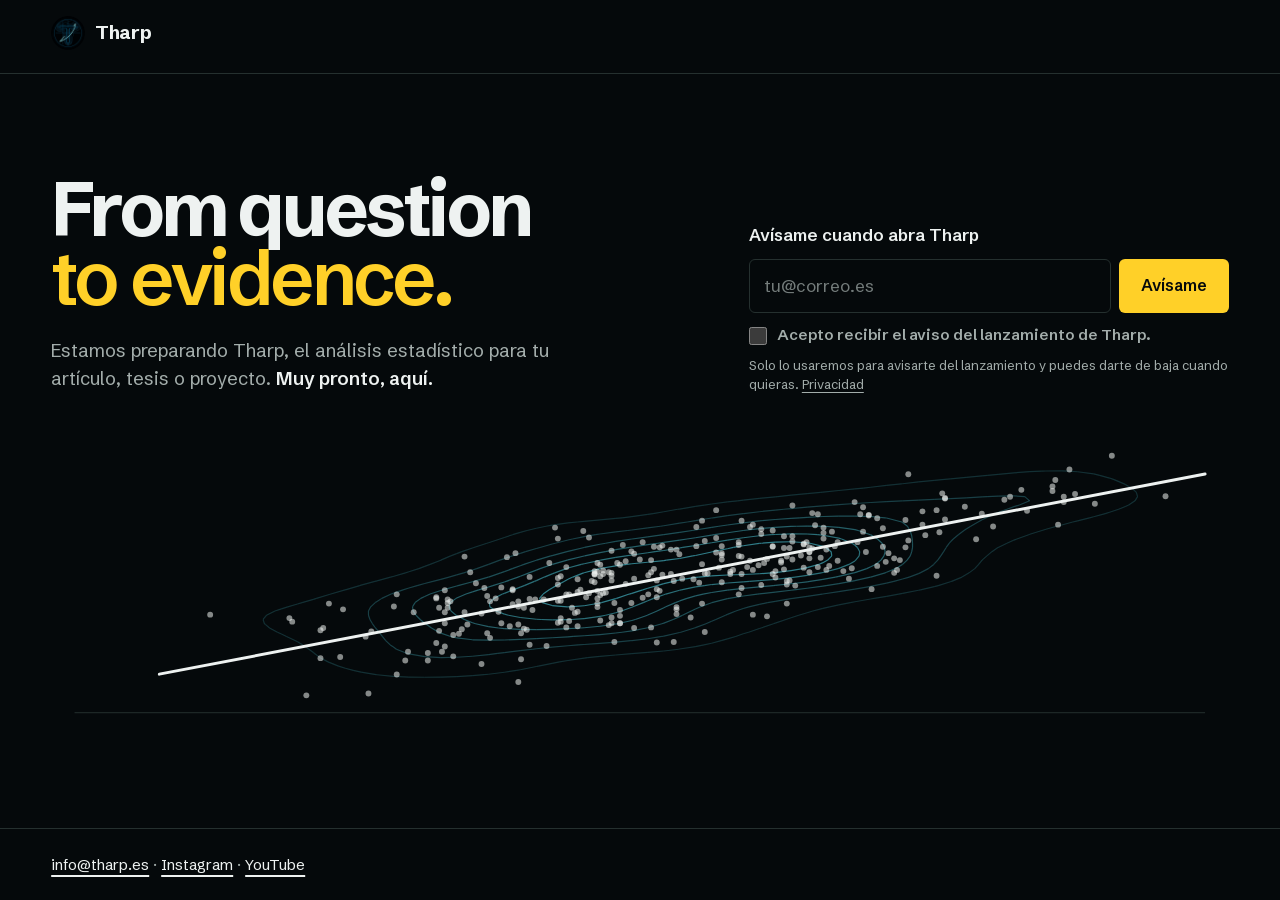
==== commit 794b26e4: "Página provisional «Próximamente» (tharp@e62631c)" ====
--- a/index.html
+++ b/index.html
@@ -2,7 +2,7 @@
 <html lang="es">
 <head>
 <meta charset="utf-8">
-<meta http-equiv="Content-Security-Policy" content="default-src 'self'; script-src https://cloud.umami.is; connect-src https://cloud.umami.is https://gateway.umami.is; img-src 'self'; style-src 'unsafe-inline'; font-src 'self'; object-src 'none'; base-uri 'self'; form-action 'none'">
+<meta http-equiv="Content-Security-Policy" content="default-src 'self'; script-src https://cloud.umami.is 'sha256-krbJjGkXrsNiGilqUbIvvsRgzquA2sICvSO72j81Uo0='; connect-src https://cloud.umami.is https://gateway.umami.is https://d797e641.sibforms.com; img-src 'self'; style-src 'unsafe-inline'; font-src 'self'; object-src 'none'; base-uri 'self'; form-action https://d797e641.sibforms.com">
 <meta name="viewport" content="width=device-width, initial-scale=1">
 <title>Tharp · From question to evidence</title>
 <meta name="description" content="Tharp, análisis estadístico para investigación. Muy pronto.">
@@ -12,8 +12,8 @@
 <script defer src="https://cloud.umami.is/script.js" data-website-id="fe52d2ca-82ad-4e9c-b76e-33c334449e4a" data-domains="tharp.es"></script>
 <style>
 /* Página provisional de tharp.es con el sistema «Sonar» de la nueva Tharp (app/DESIGN.md): negro teñido, texto blanco
-   roto, amarillo señal en «to evidence.» y la gráfica de los datos de ejemplo con el barrido de sonda (solo CSS: esta
-   página no admite scripts propios). La gráfica la escribe scripts/proximamente_grafica.py. Ver proximamente/LEEME.md. */
+   roto, amarillo señal en «to evidence.» y la gráfica de los datos de ejemplo con el barrido de sonda (solo CSS; el único script
+   propio es el de la lista de espera, autorizado en la CSP por su hash: si se cambia, hay que rehacer el hash). La gráfica la escribe scripts/proximamente_grafica.py. Ver proximamente/LEEME.md. */
 @font-face { font-family: 'Schibsted Grotesk'; font-style: normal; font-weight: 400 800; font-display: swap; src: url(/fonts/SchibstedGrotesk-latin.woff2) format('woff2'); }
 :root {
   --fondo: #05090b; --linea: #25302f; --texto: #eef2f1; --suave: #a3adab; --senal: #ffd028; --turquesa: #3fa6b4;
@@ -34,6 +34,7 @@
 .entrada { max-width: 46ch; margin-top: 24px; color: var(--suave); font-size: clamp(1.0625rem, 1rem + 0.2vw, 1.1875rem); }
 .entrada b { color: var(--texto); font-weight: 600; }
 svg { display: block; width: 100%; height: auto; max-height: 34vh; } /* todo en una pantalla, también en 1280×720 */
+@media (max-height: 800px) { svg { max-height: 22vh; } } /* con el botón de la lista de espera */
 .ejes line { stroke: var(--linea); }
 .curvas line { stroke: var(--turquesa); stroke-width: 1.2; }
 .puntos circle { fill: var(--texto); fill-opacity: 0.55; transform-box: fill-box; transform-origin: center;
@@ -50,20 +51,70 @@
 }
 footer { padding-block: 24px; border-top: 1px solid var(--linea); color: var(--suave); font-size: 15px; }
 footer a { color: var(--texto); text-decoration-thickness: 2px; text-underline-offset: 5px; }
-a:focus-visible { outline: 2px solid var(--senal); outline-offset: 2px; border-radius: 4px; }
+.cabeza { display: grid; gap: 28px; align-items: end; }
+@media (min-width: 960px) { .cabeza { grid-template-columns: 1fr minmax(22rem, 30rem); gap: 56px; } }
+.aviso { max-width: 34rem; display: grid; gap: 10px; }
+.aviso > label { font-weight: 600; }
+.fila { display: flex; gap: 8px; flex-wrap: wrap; }
+.fila input { flex: 1 1 14rem; min-width: 0; padding: 13px 14px; border: 1px solid var(--linea); border-radius: 6px;
+  background: transparent; color: var(--texto); font: inherit; }
+.fila input::placeholder { color: var(--suave); opacity: 0.7; }
+.fila button { padding: 13px 22px; border: 0; border-radius: 6px; background: var(--senal); color: var(--fondo);
+  font: 600 1rem/1.2 var(--sistema); cursor: pointer; }
+.fila button:hover { background: #ffe066; }
+.acepto { display: flex; gap: 10px; align-items: flex-start; color: var(--suave); font-size: 15px; }
+.acepto input { margin-top: 4px; accent-color: var(--senal); width: 18px; height: 18px; flex: none; }
+.privacidad { color: var(--suave); font-size: 13px; line-height: 1.45; }
+.privacidad a { color: var(--suave); text-decoration-thickness: 1px; text-underline-offset: 3px; }
+.estado { color: var(--texto); font-size: 15px; }
+.estado:empty { display: none; }
+.trampa { position: absolute; left: -10000px; width: 1px; height: 1px; opacity: 0; }
+input:focus-visible, button:focus-visible, a:focus-visible { outline: 2px solid var(--senal); outline-offset: 2px; border-radius: 4px; }
 </style>
 </head>
 <body>
 <header><div class="contenedor"><span class="marca"><img src="/img/logo-144.png" alt="" width="34" height="34">Tharp</span></div></header>
 <main class="contenedor">
-  <div>
+  <div class="cabeza">
+    <div>
     <h1 lang="en">From question <span>to evidence.</span></h1>
     <p class="entrada">Estamos preparando Tharp, el análisis estadístico para tu artículo, tesis o proyecto. <b>Muy pronto, aquí.</b></p>
+    </div>
+    <!-- lista de espera: envía a Brevo los mismos campos que su formulario «HTML simple» (doble confirmación; ver
+         docs/rgpd/encargados.md). email_address_check es su campo trampa contra bots: debe llegar vacío -->
+    <form class="aviso" method="post" action="https://d797e641.sibforms.com/serve/[base64]">
+      <label for="correo">Avísame cuando abra Tharp</label>
+      <div class="fila"><input id="correo" name="EMAIL" type="email" autocomplete="email" required placeholder="tu@correo.es"><button type="submit">Avísame</button></div>
+      <label class="acepto"><input type="checkbox" name="OPT_IN" value="1" required> Acepto recibir el aviso del lanzamiento de Tharp.</label>
+      <p class="privacidad">Solo lo usaremos para avisarte del lanzamiento y puedes darte de baja cuando quieras. <a href="/privacidad.html">Privacidad</a></p>
+      <p class="estado" role="status" aria-live="polite"></p>
+      <input type="text" name="email_address_check" value="" tabindex="-1" autocomplete="off" aria-hidden="true" class="trampa">
+      <input type="hidden" name="locale" value="es"><input type="hidden" name="html_type" value="simple">
+    </form>
   </div>
   <!-- grafica -->
   <svg viewBox="0 0 1200 300" role="img" aria-label="Ansiedad antes y después de la intervención en los datos de ejemplo de Tharp (324 participantes): cuanto más alta antes, más alta después (r = .79)."><g class="ejes"><line x1="24" x2="1176" y1="284" y2="284"/></g><g class="curvas"><line x1="332.2" y1="245.3" x2="331.3" y2="245.2" stroke-opacity="0.25"/><line x1="348.6" y1="246.9" x2="332.2" y2="245.3" stroke-opacity="0.25"/><line x1="364.7" y1="247.7" x2="348.6" y2="246.9" stroke-opacity="0.25"/><line x1="380.8" y1="247.9" x2="364.7" y2="247.7" stroke-opacity="0.25"/><line x1="397.2" y1="247.7" x2="380.8" y2="247.9" stroke-opacity="0.25"/><line x1="413.4" y1="247.2" x2="397.2" y2="247.7" stroke-opacity="0.25"/><line x1="429.5" y1="246.2" x2="413.4" y2="247.2" stroke-opacity="0.25"/><line x1="441.3" y1="245.2" x2="429.5" y2="246.2" stroke-opacity="0.25"/><line x1="316.0" y1="242.7" x2="308.0" y2="240.8" stroke-opacity="0.25"/><line x1="331.3" y1="245.2" x2="316.0" y2="242.7" stroke-opacity="0.25"/><line x1="441.3" y1="245.2" x2="445.9" y2="244.8" stroke-opacity="0.25"/><line x1="462.0" y1="242.8" x2="445.9" y2="244.8" stroke-opacity="0.25"/><line x1="474.4" y1="240.8" x2="462.0" y2="242.8" stroke-opacity="0.25"/><line x1="299.9" y1="238.7" x2="293.0" y2="236.5" stroke-opacity="0.25"/><line x1="308.0" y1="240.8" x2="299.9" y2="238.7" stroke-opacity="0.25"/><line x1="474.4" y1="240.8" x2="478.2" y2="240.2" stroke-opacity="0.25"/><line x1="494.6" y1="236.9" x2="478.2" y2="240.2" stroke-opacity="0.25"/><line x1="496.6" y1="236.5" x2="494.6" y2="236.9" stroke-opacity="0.25"/><line x1="283.5" y1="232.7" x2="282.3" y2="232.2" stroke-opacity="0.25"/><line x1="293.0" y1="236.5" x2="283.5" y2="232.7" stroke-opacity="0.25"/><line x1="496.6" y1="236.5" x2="510.7" y2="233.7" stroke-opacity="0.25"/><line x1="518.2" y1="232.2" x2="510.7" y2="233.7" stroke-opacity="0.25"/><line x1="282.3" y1="232.2" x2="274.3" y2="227.9" stroke-opacity="0.25"/><line x1="518.2" y1="232.2" x2="526.8" y2="230.8" stroke-opacity="0.25"/><line x1="543.3" y1="228.4" x2="526.8" y2="230.8" stroke-opacity="0.25"/><line x1="546.7" y1="227.9" x2="543.3" y2="228.4" stroke-opacity="0.25"/><line x1="274.3" y1="227.9" x2="268.5" y2="223.6" stroke-opacity="0.25"/><line x1="546.7" y1="227.9" x2="559.4" y2="226.6" stroke-opacity="0.25"/><line x1="575.5" y1="225.2" x2="559.4" y2="226.6" stroke-opacity="0.25"/><line x1="591.9" y1="223.8" x2="575.5" y2="225.2" stroke-opacity="0.25"/><line x1="595.1" y1="223.6" x2="591.9" y2="223.8" stroke-opacity="0.25"/><line x1="267.4" y1="222.7" x2="262.8" y2="219.3" stroke-opacity="0.25"/><line x1="268.5" y1="223.6" x2="267.4" y2="222.7" stroke-opacity="0.25"/><line x1="595.1" y1="223.6" x2="608.1" y2="222.6" stroke-opacity="0.25"/><line x1="624.5" y1="221.1" x2="608.1" y2="222.6" stroke-opacity="0.25"/><line x1="639.7" y1="219.3" x2="624.5" y2="221.1" stroke-opacity="0.25"/><line x1="262.8" y1="219.3" x2="256.7" y2="214.9" stroke-opacity="0.25"/><line x1="639.7" y1="219.3" x2="640.6" y2="219.1" stroke-opacity="0.25"/><line x1="656.7" y1="216.7" x2="640.6" y2="219.1" stroke-opacity="0.25"/><line x1="665.4" y1="214.9" x2="656.7" y2="216.7" stroke-opacity="0.25"/><line x1="251.2" y1="211.7" x2="249.2" y2="210.6" stroke-opacity="0.25"/><line x1="256.7" y1="214.9" x2="251.2" y2="211.7" stroke-opacity="0.25"/><line x1="665.4" y1="214.9" x2="673.2" y2="213.2" stroke-opacity="0.25"/><line x1="682.9" y1="210.6" x2="673.2" y2="213.2" stroke-opacity="0.25"/><line x1="249.2" y1="210.6" x2="240.0" y2="206.3" stroke-opacity="0.25"/><line x1="682.9" y1="210.6" x2="689.3" y2="208.8" stroke-opacity="0.25"/><line x1="697.6" y1="206.3" x2="689.3" y2="208.8" stroke-opacity="0.25"/><line x1="234.8" y1="203.8" x2="230.8" y2="202.0" stroke-opacity="0.25"/><line x1="240.0" y1="206.3" x2="234.8" y2="203.8" stroke-opacity="0.25"/><line x1="697.6" y1="206.3" x2="705.4" y2="203.6" stroke-opacity="0.25"/><line x1="710.9" y1="202.0" x2="705.4" y2="203.6" stroke-opacity="0.25"/><line x1="230.8" y1="202.0" x2="222.7" y2="197.7" stroke-opacity="0.25"/><line x1="710.9" y1="202.0" x2="721.8" y2="198.2" stroke-opacity="0.25"/><line x1="723.6" y1="197.7" x2="721.8" y2="198.2" stroke-opacity="0.25"/><line x1="218.7" y1="194.2" x2="217.5" y2="193.4" stroke-opacity="0.25"/><line x1="222.7" y1="197.7" x2="218.7" y2="194.2" stroke-opacity="0.25"/><line x1="723.6" y1="197.7" x2="736.2" y2="193.4" stroke-opacity="0.25"/><line x1="217.5" y1="193.4" x2="216.1" y2="189.0" stroke-opacity="0.25"/><line x1="736.2" y1="193.4" x2="738.0" y2="192.7" stroke-opacity="0.25"/><line x1="748.9" y1="189.0" x2="738.0" y2="192.7" stroke-opacity="0.25"/><line x1="216.1" y1="189.0" x2="218.7" y2="185.9" stroke-opacity="0.25"/><line x1="219.6" y1="184.7" x2="218.7" y2="185.9" stroke-opacity="0.25"/><line x1="748.9" y1="189.0" x2="754.1" y2="187.3" stroke-opacity="0.25"/><line x1="761.9" y1="184.7" x2="754.1" y2="187.3" stroke-opacity="0.25"/><line x1="219.6" y1="184.7" x2="228.2" y2="180.4" stroke-opacity="0.25"/><line x1="761.9" y1="184.7" x2="770.5" y2="182.1" stroke-opacity="0.25"/><line x1="776.3" y1="180.4" x2="770.5" y2="182.1" stroke-opacity="0.25"/><line x1="228.2" y1="180.4" x2="234.8" y2="178.2" stroke-opacity="0.25"/><line x1="241.2" y1="176.1" x2="234.8" y2="178.2" stroke-opacity="0.25"/><line x1="776.3" y1="180.4" x2="786.6" y2="177.7" stroke-opacity="0.25"/><line x1="793.5" y1="176.1" x2="786.6" y2="177.7" stroke-opacity="0.25"/><line x1="241.2" y1="176.1" x2="251.2" y2="173.2" stroke-opacity="0.25"/><line x1="255.8" y1="171.8" x2="251.2" y2="173.2" stroke-opacity="0.25"/><line x1="793.5" y1="176.1" x2="802.8" y2="174.1" stroke-opacity="0.25"/><line x1="814.6" y1="171.8" x2="802.8" y2="174.1" stroke-opacity="0.25"/><line x1="255.8" y1="171.8" x2="267.4" y2="168.5" stroke-opacity="0.25"/><line x1="270.5" y1="167.5" x2="267.4" y2="168.5" stroke-opacity="0.25"/><line x1="814.6" y1="171.8" x2="819.2" y2="170.9" stroke-opacity="0.25"/><line x1="835.3" y1="168.1" x2="819.2" y2="170.9" stroke-opacity="0.25"/><line x1="838.8" y1="167.5" x2="835.3" y2="168.1" stroke-opacity="0.25"/><line x1="270.5" y1="167.5" x2="283.5" y2="163.6" stroke-opacity="0.25"/><line x1="285.2" y1="163.1" x2="283.5" y2="163.6" stroke-opacity="0.25"/><line x1="838.8" y1="167.5" x2="851.4" y2="165.4" stroke-opacity="0.25"/><line x1="863.8" y1="163.1" x2="851.4" y2="165.4" stroke-opacity="0.25"/><line x1="285.2" y1="163.1" x2="299.6" y2="158.8" stroke-opacity="0.25"/><line x1="863.8" y1="163.1" x2="867.8" y2="162.4" stroke-opacity="0.25"/><line x1="884.0" y1="159.2" x2="867.8" y2="162.4" stroke-opacity="0.25"/><line x1="886.0" y1="158.8" x2="884.0" y2="159.2" stroke-opacity="0.25"/><line x1="299.6" y1="158.8" x2="299.9" y2="158.8" stroke-opacity="0.25"/><line x1="314.6" y1="154.5" x2="299.9" y2="158.8" stroke-opacity="0.25"/><line x1="886.0" y1="158.8" x2="900.1" y2="155.5" stroke-opacity="0.25"/><line x1="904.1" y1="154.5" x2="900.1" y2="155.5" stroke-opacity="0.25"/><line x1="314.6" y1="154.5" x2="316.0" y2="154.0" stroke-opacity="0.25"/><line x1="330.1" y1="150.2" x2="316.0" y2="154.0" stroke-opacity="0.25"/><line x1="904.1" y1="154.5" x2="916.5" y2="150.6" stroke-opacity="0.25"/><line x1="917.7" y1="150.2" x2="916.5" y2="150.6" stroke-opacity="0.25"/><line x1="330.1" y1="150.2" x2="332.2" y2="149.6" stroke-opacity="0.25"/><line x1="346.0" y1="145.8" x2="332.2" y2="149.6" stroke-opacity="0.25"/><line x1="917.7" y1="150.2" x2="928.3" y2="145.8" stroke-opacity="0.25"/><line x1="346.0" y1="145.8" x2="348.6" y2="145.2" stroke-opacity="0.25"/><line x1="361.2" y1="141.5" x2="348.6" y2="145.2" stroke-opacity="0.25"/><line x1="928.3" y1="145.8" x2="932.6" y2="143.2" stroke-opacity="0.25"/><line x1="935.5" y1="141.5" x2="932.6" y2="143.2" stroke-opacity="0.25"/><line x1="361.2" y1="141.5" x2="364.7" y2="140.4" stroke-opacity="0.25"/><line x1="374.8" y1="137.2" x2="364.7" y2="140.4" stroke-opacity="0.25"/><line x1="935.5" y1="141.5" x2="941.3" y2="137.2" stroke-opacity="0.25"/><line x1="374.8" y1="137.2" x2="380.8" y2="134.9" stroke-opacity="0.25"/><line x1="386.3" y1="132.9" x2="380.8" y2="134.9" stroke-opacity="0.25"/><line x1="941.3" y1="137.2" x2="945.3" y2="132.9" stroke-opacity="0.25"/><line x1="386.3" y1="132.9" x2="397.2" y2="128.6" stroke-opacity="0.25"/><line x1="397.2" y1="128.5" x2="397.2" y2="128.6" stroke-opacity="0.25"/><line x1="945.3" y1="132.9" x2="948.8" y2="128.6" stroke-opacity="0.25"/><line x1="948.8" y1="128.5" x2="948.8" y2="128.6" stroke-opacity="0.25"/><line x1="397.2" y1="128.5" x2="407.3" y2="124.2" stroke-opacity="0.25"/><line x1="948.8" y1="128.5" x2="953.7" y2="124.2" stroke-opacity="0.25"/><line x1="407.3" y1="124.2" x2="413.4" y2="121.9" stroke-opacity="0.25"/><line x1="418.6" y1="119.9" x2="413.4" y2="121.9" stroke-opacity="0.25"/><line x1="953.7" y1="124.2" x2="958.8" y2="119.9" stroke-opacity="0.25"/><line x1="418.6" y1="119.9" x2="429.5" y2="116.1" stroke-opacity="0.25"/><line x1="430.9" y1="115.6" x2="429.5" y2="116.1" stroke-opacity="0.25"/><line x1="958.8" y1="119.9" x2="964.9" y2="115.6" stroke-opacity="0.25"/><line x1="430.9" y1="115.6" x2="444.2" y2="111.3" stroke-opacity="0.25"/><line x1="964.9" y1="115.6" x2="965.2" y2="115.6" stroke-opacity="0.25"/><line x1="974.1" y1="111.3" x2="965.2" y2="115.6" stroke-opacity="0.25"/><line x1="444.2" y1="111.3" x2="445.9" y2="110.8" stroke-opacity="0.25"/><line x1="457.4" y1="107.0" x2="445.9" y2="110.8" stroke-opacity="0.25"/><line x1="974.1" y1="111.3" x2="981.3" y2="108.1" stroke-opacity="0.25"/><line x1="984.2" y1="107.0" x2="981.3" y2="108.1" stroke-opacity="0.25"/><line x1="457.4" y1="107.0" x2="462.0" y2="105.4" stroke-opacity="0.25"/><line x1="470.4" y1="102.6" x2="462.0" y2="105.4" stroke-opacity="0.25"/><line x1="984.2" y1="107.0" x2="996.3" y2="102.6" stroke-opacity="0.25"/><line x1="470.4" y1="102.6" x2="478.2" y2="100.2" stroke-opacity="0.25"/><line x1="485.1" y1="98.3" x2="478.2" y2="100.2" stroke-opacity="0.25"/><line x1="996.3" y1="102.6" x2="997.4" y2="102.2" stroke-opacity="0.25"/><line x1="1009.8" y1="98.3" x2="997.4" y2="102.2" stroke-opacity="0.25"/><line x1="485.1" y1="98.3" x2="494.6" y2="96.0" stroke-opacity="0.25"/><line x1="504.4" y1="94.0" x2="494.6" y2="96.0" stroke-opacity="0.25"/><line x1="1009.8" y1="98.3" x2="1013.9" y2="97.1" stroke-opacity="0.25"/><line x1="1024.8" y1="94.0" x2="1013.9" y2="97.1" stroke-opacity="0.25"/><line x1="504.4" y1="94.0" x2="510.7" y2="92.9" stroke-opacity="0.25"/><line x1="526.8" y1="90.6" x2="510.7" y2="92.9" stroke-opacity="0.25"/><line x1="536.4" y1="89.7" x2="526.8" y2="90.6" stroke-opacity="0.25"/><line x1="1024.8" y1="94.0" x2="1030.0" y2="92.7" stroke-opacity="0.25"/><line x1="1041.2" y1="89.7" x2="1030.0" y2="92.7" stroke-opacity="0.25"/><line x1="536.4" y1="89.7" x2="543.3" y2="89.0" stroke-opacity="0.25"/><line x1="559.4" y1="87.5" x2="543.3" y2="89.0" stroke-opacity="0.25"/><line x1="575.5" y1="86.0" x2="559.4" y2="87.5" stroke-opacity="0.25"/><line x1="581.9" y1="85.4" x2="575.5" y2="86.0" stroke-opacity="0.25"/><line x1="1041.2" y1="89.7" x2="1046.1" y2="88.5" stroke-opacity="0.25"/><line x1="1058.2" y1="85.4" x2="1046.1" y2="88.5" stroke-opacity="0.25"/><line x1="581.9" y1="85.4" x2="591.9" y2="84.2" stroke-opacity="0.25"/><line x1="608.1" y1="81.9" x2="591.9" y2="84.2" stroke-opacity="0.25"/><line x1="613.5" y1="81.1" x2="608.1" y2="81.9" stroke-opacity="0.25"/><line x1="1058.2" y1="85.4" x2="1062.5" y2="84.3" stroke-opacity="0.25"/><line x1="1074.3" y1="81.1" x2="1062.5" y2="84.3" stroke-opacity="0.25"/><line x1="613.5" y1="81.1" x2="624.5" y2="79.2" stroke-opacity="0.25"/><line x1="638.6" y1="76.7" x2="624.5" y2="79.2" stroke-opacity="0.25"/><line x1="1074.3" y1="81.1" x2="1078.7" y2="79.7" stroke-opacity="0.25"/><line x1="1087.9" y1="76.7" x2="1078.7" y2="79.7" stroke-opacity="0.25"/><line x1="638.6" y1="76.7" x2="640.6" y2="76.5" stroke-opacity="0.25"/><line x1="656.7" y1="73.7" x2="640.6" y2="76.5" stroke-opacity="0.25"/><line x1="665.7" y1="72.4" x2="656.7" y2="73.7" stroke-opacity="0.25"/><line x1="1087.9" y1="76.7" x2="1094.8" y2="73.8" stroke-opacity="0.25"/><line x1="1098.2" y1="72.4" x2="1094.8" y2="73.8" stroke-opacity="0.25"/><line x1="665.7" y1="72.4" x2="673.2" y2="71.3" stroke-opacity="0.25"/><line x1="689.3" y1="69.2" x2="673.2" y2="71.3" stroke-opacity="0.25"/><line x1="699.6" y1="68.1" x2="689.3" y2="69.2" stroke-opacity="0.25"/><line x1="1098.2" y1="72.4" x2="1104.6" y2="68.1" stroke-opacity="0.25"/><line x1="699.6" y1="68.1" x2="705.4" y2="67.4" stroke-opacity="0.25"/><line x1="721.8" y1="65.6" x2="705.4" y2="67.4" stroke-opacity="0.25"/><line x1="738.0" y1="64.0" x2="721.8" y2="65.6" stroke-opacity="0.25"/><line x1="740.5" y1="63.8" x2="738.0" y2="64.0" stroke-opacity="0.25"/><line x1="1104.6" y1="68.1" x2="1107.2" y2="63.8" stroke-opacity="0.25"/><line x1="740.5" y1="63.8" x2="754.1" y2="62.3" stroke-opacity="0.25"/><line x1="770.5" y1="60.7" x2="754.1" y2="62.3" stroke-opacity="0.25"/><line x1="784.3" y1="59.5" x2="770.5" y2="60.7" stroke-opacity="0.25"/><line x1="1107.2" y1="63.8" x2="1106.0" y2="59.5" stroke-opacity="0.25"/><line x1="784.3" y1="59.5" x2="786.6" y2="59.2" stroke-opacity="0.25"/><line x1="802.8" y1="57.6" x2="786.6" y2="59.2" stroke-opacity="0.25"/><line x1="819.2" y1="56.0" x2="802.8" y2="57.6" stroke-opacity="0.25"/><line x1="827.8" y1="55.2" x2="819.2" y2="56.0" stroke-opacity="0.25"/><line x1="1106.0" y1="59.5" x2="1101.4" y2="55.2" stroke-opacity="0.25"/><line x1="827.8" y1="55.2" x2="835.3" y2="54.3" stroke-opacity="0.25"/><line x1="851.4" y1="52.4" x2="835.3" y2="54.3" stroke-opacity="0.25"/><line x1="866.4" y1="50.8" x2="851.4" y2="52.4" stroke-opacity="0.25"/><line x1="1094.8" y1="51.4" x2="1093.6" y2="50.8" stroke-opacity="0.25"/><line x1="1101.4" y1="55.2" x2="1094.8" y2="51.4" stroke-opacity="0.25"/><line x1="866.4" y1="50.8" x2="867.8" y2="50.7" stroke-opacity="0.25"/><line x1="884.0" y1="48.8" x2="867.8" y2="50.7" stroke-opacity="0.25"/><line x1="900.1" y1="47.2" x2="884.0" y2="48.8" stroke-opacity="0.25"/><line x1="907.9" y1="46.5" x2="900.1" y2="47.2" stroke-opacity="0.25"/><line x1="1093.6" y1="50.8" x2="1083.3" y2="46.5" stroke-opacity="0.25"/><line x1="907.9" y1="46.5" x2="916.5" y2="45.7" stroke-opacity="0.25"/><line x1="932.6" y1="44.2" x2="916.5" y2="45.7" stroke-opacity="0.25"/><line x1="948.8" y1="42.7" x2="932.6" y2="44.2" stroke-opacity="0.25"/><line x1="954.2" y1="42.2" x2="948.8" y2="42.7" stroke-opacity="0.25"/><line x1="1078.7" y1="44.9" x2="1068.6" y2="42.2" stroke-opacity="0.25"/><line x1="1083.3" y1="46.5" x2="1078.7" y2="44.9" stroke-opacity="0.25"/><line x1="954.2" y1="42.2" x2="965.2" y2="41.2" stroke-opacity="0.25"/><line x1="981.3" y1="39.6" x2="965.2" y2="41.2" stroke-opacity="0.25"/><line x1="997.4" y1="38.4" x2="981.3" y2="39.6" stroke-opacity="0.25"/><line x1="1009.5" y1="37.9" x2="997.4" y2="38.4" stroke-opacity="0.25"/><line x1="1046.1" y1="38.5" x2="1036.0" y2="37.9" stroke-opacity="0.25"/><line x1="1062.5" y1="40.7" x2="1046.1" y2="38.5" stroke-opacity="0.25"/><line x1="1068.6" y1="42.2" x2="1062.5" y2="40.7" stroke-opacity="0.25"/><line x1="1009.5" y1="37.9" x2="1013.9" y2="37.7" stroke-opacity="0.25"/><line x1="1030.0" y1="37.5" x2="1013.9" y2="37.7" stroke-opacity="0.25"/><line x1="1036.0" y1="37.9" x2="1030.0" y2="37.5" stroke-opacity="0.25"/><line x1="364.7" y1="224.0" x2="363.0" y2="223.6" stroke-opacity="0.35"/><line x1="380.8" y1="226.8" x2="364.7" y2="224.0" stroke-opacity="0.35"/><line x1="397.2" y1="227.8" x2="380.8" y2="226.8" stroke-opacity="0.35"/><line x1="413.4" y1="227.5" x2="397.2" y2="227.8" stroke-opacity="0.35"/><line x1="429.5" y1="226.5" x2="413.4" y2="227.5" stroke-opacity="0.35"/><line x1="445.9" y1="224.8" x2="429.5" y2="226.5" stroke-opacity="0.35"/><line x1="455.1" y1="223.6" x2="445.9" y2="224.8" stroke-opacity="0.35"/><line x1="363.0" y1="223.6" x2="352.0" y2="219.3" stroke-opacity="0.35"/><line x1="455.1" y1="223.6" x2="462.0" y2="222.8" stroke-opacity="0.35"/><line x1="478.2" y1="220.8" x2="462.0" y2="222.8" stroke-opacity="0.35"/><line x1="490.8" y1="219.3" x2="478.2" y2="220.8" stroke-opacity="0.35"/><line x1="348.6" y1="216.9" x2="345.7" y2="214.9" stroke-opacity="0.35"/><line x1="352.0" y1="219.3" x2="348.6" y2="216.9" stroke-opacity="0.35"/><line x1="490.8" y1="219.3" x2="494.6" y2="218.8" stroke-opacity="0.35"/><line x1="510.7" y1="217.2" x2="494.6" y2="218.8" stroke-opacity="0.35"/><line x1="526.8" y1="215.8" x2="510.7" y2="217.2" stroke-opacity="0.35"/><line x1="537.2" y1="214.9" x2="526.8" y2="215.8" stroke-opacity="0.35"/><line x1="345.7" y1="214.9" x2="341.1" y2="210.6" stroke-opacity="0.35"/><line x1="537.2" y1="214.9" x2="543.3" y2="214.5" stroke-opacity="0.35"/><line x1="559.4" y1="213.3" x2="543.3" y2="214.5" stroke-opacity="0.35"/><line x1="575.5" y1="212.0" x2="559.4" y2="213.3" stroke-opacity="0.35"/><line x1="590.8" y1="210.6" x2="575.5" y2="212.0" stroke-opacity="0.35"/><line x1="341.1" y1="210.6" x2="337.6" y2="206.3" stroke-opacity="0.35"/><line x1="590.8" y1="210.6" x2="591.9" y2="210.5" stroke-opacity="0.35"/><line x1="608.1" y1="208.6" x2="591.9" y2="210.5" stroke-opacity="0.35"/><line x1="622.5" y1="206.3" x2="608.1" y2="208.6" stroke-opacity="0.35"/><line x1="337.6" y1="206.3" x2="334.2" y2="202.0" stroke-opacity="0.35"/><line x1="622.5" y1="206.3" x2="624.5" y2="205.9" stroke-opacity="0.35"/><line x1="640.6" y1="202.3" x2="624.5" y2="205.9" stroke-opacity="0.35"/><line x1="641.8" y1="202.0" x2="640.6" y2="202.3" stroke-opacity="0.35"/><line x1="332.2" y1="199.4" x2="330.7" y2="197.7" stroke-opacity="0.35"/><line x1="334.2" y1="202.0" x2="332.2" y2="199.4" stroke-opacity="0.35"/><line x1="641.8" y1="202.0" x2="655.6" y2="197.7" stroke-opacity="0.35"/><line x1="330.7" y1="197.7" x2="327.6" y2="193.4" stroke-opacity="0.35"/><line x1="655.6" y1="197.7" x2="656.7" y2="197.3" stroke-opacity="0.35"/><line x1="667.4" y1="193.4" x2="656.7" y2="197.3" stroke-opacity="0.35"/><line x1="327.6" y1="193.4" x2="325.0" y2="189.0" stroke-opacity="0.35"/><line x1="667.4" y1="193.4" x2="673.2" y2="190.8" stroke-opacity="0.35"/><line x1="677.5" y1="189.0" x2="673.2" y2="190.8" stroke-opacity="0.35"/><line x1="325.0" y1="189.0" x2="323.5" y2="184.7" stroke-opacity="0.35"/><line x1="677.5" y1="189.0" x2="687.3" y2="184.7" stroke-opacity="0.35"/><line x1="323.5" y1="184.7" x2="323.5" y2="180.4" stroke-opacity="0.35"/><line x1="687.3" y1="184.7" x2="689.3" y2="183.8" stroke-opacity="0.35"/><line x1="697.9" y1="180.4" x2="689.3" y2="183.8" stroke-opacity="0.35"/><line x1="323.5" y1="180.4" x2="325.8" y2="176.1" stroke-opacity="0.35"/><line x1="697.9" y1="180.4" x2="705.4" y2="177.8" stroke-opacity="0.35"/><line x1="711.2" y1="176.1" x2="705.4" y2="177.8" stroke-opacity="0.35"/><line x1="325.8" y1="176.1" x2="330.4" y2="171.8" stroke-opacity="0.35"/><line x1="711.2" y1="176.1" x2="721.8" y2="173.6" stroke-opacity="0.35"/><line x1="730.2" y1="171.8" x2="721.8" y2="173.6" stroke-opacity="0.35"/><line x1="330.4" y1="171.8" x2="332.2" y2="170.6" stroke-opacity="0.35"/><line x1="337.1" y1="167.5" x2="332.2" y2="170.6" stroke-opacity="0.35"/><line x1="730.2" y1="171.8" x2="738.0" y2="170.5" stroke-opacity="0.35"/><line x1="754.1" y1="167.8" x2="738.0" y2="170.5" stroke-opacity="0.35"/><line x1="756.1" y1="167.5" x2="754.1" y2="167.8" stroke-opacity="0.35"/><line x1="337.1" y1="167.5" x2="346.6" y2="163.1" stroke-opacity="0.35"/><line x1="756.1" y1="167.5" x2="770.5" y2="165.5" stroke-opacity="0.35"/><line x1="785.8" y1="163.1" x2="770.5" y2="165.5" stroke-opacity="0.35"/><line x1="346.6" y1="163.1" x2="348.6" y2="162.4" stroke-opacity="0.35"/><line x1="358.7" y1="158.8" x2="348.6" y2="162.4" stroke-opacity="0.35"/><line x1="785.8" y1="163.1" x2="786.6" y2="163.0" stroke-opacity="0.35"/><line x1="802.8" y1="160.7" x2="786.6" y2="163.0" stroke-opacity="0.35"/><line x1="814.0" y1="158.8" x2="802.8" y2="160.7" stroke-opacity="0.35"/><line x1="358.7" y1="158.8" x2="364.7" y2="156.9" stroke-opacity="0.35"/><line x1="373.1" y1="154.5" x2="364.7" y2="156.9" stroke-opacity="0.35"/><line x1="814.0" y1="158.8" x2="819.2" y2="158.0" stroke-opacity="0.35"/><line x1="835.3" y1="155.2" x2="819.2" y2="158.0" stroke-opacity="0.35"/><line x1="838.8" y1="154.5" x2="835.3" y2="155.2" stroke-opacity="0.35"/><line x1="373.1" y1="154.5" x2="380.8" y2="152.3" stroke-opacity="0.35"/><line x1="389.2" y1="150.2" x2="380.8" y2="152.3" stroke-opacity="0.35"/><line x1="838.8" y1="154.5" x2="851.4" y2="151.9" stroke-opacity="0.35"/><line x1="858.9" y1="150.2" x2="851.4" y2="151.9" stroke-opacity="0.35"/><line x1="389.2" y1="150.2" x2="397.2" y2="148.1" stroke-opacity="0.35"/><line x1="405.6" y1="145.8" x2="397.2" y2="148.1" stroke-opacity="0.35"/><line x1="858.9" y1="150.2" x2="867.8" y2="147.8" stroke-opacity="0.35"/><line x1="874.5" y1="145.8" x2="867.8" y2="147.8" stroke-opacity="0.35"/><line x1="405.6" y1="145.8" x2="413.4" y2="143.6" stroke-opacity="0.35"/><line x1="420.6" y1="141.5" x2="413.4" y2="143.6" stroke-opacity="0.35"/><line x1="874.5" y1="145.8" x2="884.0" y2="142.3" stroke-opacity="0.35"/><line x1="885.7" y1="141.5" x2="884.0" y2="142.3" stroke-opacity="0.35"/><line x1="420.6" y1="141.5" x2="429.5" y2="138.6" stroke-opacity="0.35"/><line x1="433.8" y1="137.2" x2="429.5" y2="138.6" stroke-opacity="0.35"/><line x1="885.7" y1="141.5" x2="894.0" y2="137.2" stroke-opacity="0.35"/><line x1="433.8" y1="137.2" x2="445.9" y2="132.9" stroke-opacity="0.35"/><line x1="445.9" y1="132.9" x2="445.9" y2="132.9" stroke-opacity="0.35"/><line x1="894.0" y1="137.2" x2="899.5" y2="132.9" stroke-opacity="0.35"/><line x1="445.9" y1="132.9" x2="457.4" y2="128.5" stroke-opacity="0.35"/><line x1="899.5" y1="132.9" x2="900.1" y2="132.1" stroke-opacity="0.35"/><line x1="903.6" y1="128.5" x2="900.1" y2="132.1" stroke-opacity="0.35"/><line x1="457.4" y1="128.5" x2="462.0" y2="127.0" stroke-opacity="0.35"/><line x1="470.1" y1="124.2" x2="462.0" y2="127.0" stroke-opacity="0.35"/><line x1="903.6" y1="128.5" x2="906.7" y2="124.2" stroke-opacity="0.35"/><line x1="470.1" y1="124.2" x2="478.2" y2="121.6" stroke-opacity="0.35"/><line x1="483.6" y1="119.9" x2="478.2" y2="121.6" stroke-opacity="0.35"/><line x1="906.7" y1="124.2" x2="909.6" y2="119.9" stroke-opacity="0.35"/><line x1="483.6" y1="119.9" x2="494.6" y2="116.7" stroke-opacity="0.35"/><line x1="498.3" y1="115.6" x2="494.6" y2="116.7" stroke-opacity="0.35"/><line x1="909.6" y1="119.9" x2="912.2" y2="115.6" stroke-opacity="0.35"/><line x1="498.3" y1="115.6" x2="510.7" y2="112.1" stroke-opacity="0.35"/><line x1="513.9" y1="111.3" x2="510.7" y2="112.1" stroke-opacity="0.35"/><line x1="912.2" y1="115.6" x2="915.4" y2="111.3" stroke-opacity="0.35"/><line x1="513.9" y1="111.3" x2="526.8" y2="108.0" stroke-opacity="0.35"/><line x1="531.5" y1="107.0" x2="526.8" y2="108.0" stroke-opacity="0.35"/><line x1="915.4" y1="111.3" x2="916.5" y2="110.0" stroke-opacity="0.35"/><line x1="919.4" y1="107.0" x2="916.5" y2="110.0" stroke-opacity="0.35"/><line x1="531.5" y1="107.0" x2="543.3" y2="104.6" stroke-opacity="0.35"/><line x1="554.8" y1="102.6" x2="543.3" y2="104.6" stroke-opacity="0.35"/><line x1="919.4" y1="107.0" x2="924.6" y2="102.6" stroke-opacity="0.35"/><line x1="554.8" y1="102.6" x2="559.4" y2="101.9" stroke-opacity="0.35"/><line x1="575.5" y1="99.7" x2="559.4" y2="101.9" stroke-opacity="0.35"/><line x1="587.6" y1="98.3" x2="575.5" y2="99.7" stroke-opacity="0.35"/><line x1="924.6" y1="102.6" x2="930.3" y2="98.3" stroke-opacity="0.35"/><line x1="587.6" y1="98.3" x2="591.9" y2="97.8" stroke-opacity="0.35"/><line x1="608.1" y1="95.7" x2="591.9" y2="97.8" stroke-opacity="0.35"/><line x1="621.0" y1="94.0" x2="608.1" y2="95.7" stroke-opacity="0.35"/><line x1="930.3" y1="98.3" x2="932.6" y2="96.7" stroke-opacity="0.35"/><line x1="937.2" y1="94.0" x2="932.6" y2="96.7" stroke-opacity="0.35"/><line x1="621.0" y1="94.0" x2="624.5" y2="93.5" stroke-opacity="0.35"/><line x1="640.6" y1="90.9" x2="624.5" y2="93.5" stroke-opacity="0.35"/><line x1="648.4" y1="89.7" x2="640.6" y2="90.9" stroke-opacity="0.35"/><line x1="937.2" y1="94.0" x2="944.7" y2="89.7" stroke-opacity="0.35"/><line x1="648.4" y1="89.7" x2="656.7" y2="88.2" stroke-opacity="0.35"/><line x1="673.2" y1="85.6" x2="656.7" y2="88.2" stroke-opacity="0.35"/><line x1="674.6" y1="85.4" x2="673.2" y2="85.6" stroke-opacity="0.35"/><line x1="944.7" y1="89.7" x2="948.8" y2="87.3" stroke-opacity="0.35"/><line x1="953.1" y1="85.4" x2="948.8" y2="87.3" stroke-opacity="0.35"/><line x1="674.6" y1="85.4" x2="689.3" y2="83.1" stroke-opacity="0.35"/><line x1="705.4" y1="81.1" x2="689.3" y2="83.1" stroke-opacity="0.35"/><line x1="706.0" y1="81.1" x2="705.4" y2="81.1" stroke-opacity="0.35"/><line x1="953.1" y1="85.4" x2="962.6" y2="81.1" stroke-opacity="0.35"/><line x1="706.0" y1="81.1" x2="721.8" y2="79.2" stroke-opacity="0.35"/><line x1="738.0" y1="77.6" x2="721.8" y2="79.2" stroke-opacity="0.35"/><line x1="746.9" y1="76.7" x2="738.0" y2="77.6" stroke-opacity="0.35"/><line x1="962.6" y1="81.1" x2="965.2" y2="79.9" stroke-opacity="0.35"/><line x1="974.1" y1="76.7" x2="965.2" y2="79.9" stroke-opacity="0.35"/><line x1="746.9" y1="76.7" x2="754.1" y2="76.0" stroke-opacity="0.35"/><line x1="770.5" y1="74.5" x2="754.1" y2="76.0" stroke-opacity="0.35"/><line x1="786.6" y1="73.2" x2="770.5" y2="74.5" stroke-opacity="0.35"/><line x1="796.4" y1="72.4" x2="786.6" y2="73.2" stroke-opacity="0.35"/><line x1="974.1" y1="76.7" x2="981.3" y2="74.0" stroke-opacity="0.35"/><line x1="986.8" y1="72.4" x2="981.3" y2="74.0" stroke-opacity="0.35"/><line x1="796.4" y1="72.4" x2="802.8" y2="71.9" stroke-opacity="0.35"/><line x1="819.2" y1="70.8" x2="802.8" y2="71.9" stroke-opacity="0.35"/><line x1="835.3" y1="69.8" x2="819.2" y2="70.8" stroke-opacity="0.35"/><line x1="851.4" y1="68.9" x2="835.3" y2="69.8" stroke-opacity="0.35"/><line x1="867.3" y1="68.1" x2="851.4" y2="68.9" stroke-opacity="0.35"/><line x1="986.8" y1="72.4" x2="997.2" y2="68.1" stroke-opacity="0.35"/><line x1="867.3" y1="68.1" x2="867.8" y2="68.1" stroke-opacity="0.35"/><line x1="884.0" y1="67.3" x2="867.8" y2="68.1" stroke-opacity="0.35"/><line x1="900.1" y1="66.6" x2="884.0" y2="67.3" stroke-opacity="0.35"/><line x1="916.5" y1="65.8" x2="900.1" y2="66.6" stroke-opacity="0.35"/><line x1="932.6" y1="65.0" x2="916.5" y2="65.8" stroke-opacity="0.35"/><line x1="948.8" y1="64.1" x2="932.6" y2="65.0" stroke-opacity="0.35"/><line x1="954.0" y1="63.8" x2="948.8" y2="64.1" stroke-opacity="0.35"/><line x1="997.2" y1="68.1" x2="992.3" y2="63.8" stroke-opacity="0.35"/><line x1="954.0" y1="63.8" x2="965.2" y2="63.3" stroke-opacity="0.35"/><line x1="981.3" y1="63.1" x2="965.2" y2="63.3" stroke-opacity="0.35"/><line x1="992.3" y1="63.8" x2="981.3" y2="63.1" stroke-opacity="0.35"/><line x1="413.4" y1="207.8" x2="407.3" y2="206.3" stroke-opacity="0.45"/><line x1="429.5" y1="209.7" x2="413.4" y2="207.8" stroke-opacity="0.45"/><line x1="445.9" y1="210.1" x2="429.5" y2="209.7" stroke-opacity="0.45"/><line x1="462.0" y1="209.9" x2="445.9" y2="210.1" stroke-opacity="0.45"/><line x1="478.2" y1="209.3" x2="462.0" y2="209.9" stroke-opacity="0.45"/><line x1="494.6" y1="208.5" x2="478.2" y2="209.3" stroke-opacity="0.45"/><line x1="510.7" y1="207.6" x2="494.6" y2="208.5" stroke-opacity="0.45"/><line x1="526.8" y1="206.7" x2="510.7" y2="207.6" stroke-opacity="0.45"/><line x1="532.3" y1="206.3" x2="526.8" y2="206.7" stroke-opacity="0.45"/><line x1="397.2" y1="202.9" x2="395.2" y2="202.0" stroke-opacity="0.45"/><line x1="407.3" y1="206.3" x2="397.2" y2="202.9" stroke-opacity="0.45"/><line x1="532.3" y1="206.3" x2="543.3" y2="205.6" stroke-opacity="0.45"/><line x1="559.4" y1="204.4" x2="543.3" y2="205.6" stroke-opacity="0.45"/><line x1="575.5" y1="202.8" x2="559.4" y2="204.4" stroke-opacity="0.45"/><line x1="581.9" y1="202.0" x2="575.5" y2="202.8" stroke-opacity="0.45"/><line x1="395.2" y1="202.0" x2="387.7" y2="197.7" stroke-opacity="0.45"/><line x1="581.9" y1="202.0" x2="591.9" y2="200.6" stroke-opacity="0.45"/><line x1="606.9" y1="197.7" x2="591.9" y2="200.6" stroke-opacity="0.45"/><line x1="387.7" y1="197.7" x2="381.7" y2="193.4" stroke-opacity="0.45"/><line x1="606.9" y1="197.7" x2="608.1" y2="197.4" stroke-opacity="0.45"/><line x1="622.5" y1="193.4" x2="608.1" y2="197.4" stroke-opacity="0.45"/><line x1="380.8" y1="192.8" x2="376.2" y2="189.0" stroke-opacity="0.45"/><line x1="381.7" y1="193.4" x2="380.8" y2="192.8" stroke-opacity="0.45"/><line x1="622.5" y1="193.4" x2="624.5" y2="192.7" stroke-opacity="0.45"/><line x1="634.0" y1="189.0" x2="624.5" y2="192.7" stroke-opacity="0.45"/><line x1="376.2" y1="189.0" x2="371.9" y2="184.7" stroke-opacity="0.45"/><line x1="634.0" y1="189.0" x2="640.6" y2="186.1" stroke-opacity="0.45"/><line x1="643.5" y1="184.7" x2="640.6" y2="186.1" stroke-opacity="0.45"/><line x1="371.9" y1="184.7" x2="369.0" y2="180.4" stroke-opacity="0.45"/><line x1="643.5" y1="184.7" x2="652.4" y2="180.4" stroke-opacity="0.45"/><line x1="369.0" y1="180.4" x2="368.4" y2="176.1" stroke-opacity="0.45"/><line x1="652.4" y1="180.4" x2="656.7" y2="178.3" stroke-opacity="0.45"/><line x1="661.9" y1="176.1" x2="656.7" y2="178.3" stroke-opacity="0.45"/><line x1="368.4" y1="176.1" x2="371.0" y2="171.8" stroke-opacity="0.45"/><line x1="661.9" y1="176.1" x2="673.2" y2="171.9" stroke-opacity="0.45"/><line x1="673.4" y1="171.8" x2="673.2" y2="171.9" stroke-opacity="0.45"/><line x1="371.0" y1="171.8" x2="376.8" y2="167.5" stroke-opacity="0.45"/><line x1="673.4" y1="171.8" x2="689.3" y2="167.8" stroke-opacity="0.45"/><line x1="691.0" y1="167.5" x2="689.3" y2="167.8" stroke-opacity="0.45"/><line x1="376.8" y1="167.5" x2="380.8" y2="165.6" stroke-opacity="0.45"/><line x1="386.3" y1="163.1" x2="380.8" y2="165.6" stroke-opacity="0.45"/><line x1="691.0" y1="167.5" x2="705.4" y2="165.1" stroke-opacity="0.45"/><line x1="719.8" y1="163.1" x2="705.4" y2="165.1" stroke-opacity="0.45"/><line x1="386.3" y1="163.1" x2="397.2" y2="159.5" stroke-opacity="0.45"/><line x1="399.3" y1="158.8" x2="397.2" y2="159.5" stroke-opacity="0.45"/><line x1="719.8" y1="163.1" x2="721.8" y2="162.9" stroke-opacity="0.45"/><line x1="738.0" y1="161.1" x2="721.8" y2="162.9" stroke-opacity="0.45"/><line x1="754.1" y1="159.2" x2="738.0" y2="161.1" stroke-opacity="0.45"/><line x1="757.2" y1="158.8" x2="754.1" y2="159.2" stroke-opacity="0.45"/><line x1="399.3" y1="158.8" x2="413.4" y2="154.9" stroke-opacity="0.45"/><line x1="414.8" y1="154.5" x2="413.4" y2="154.9" stroke-opacity="0.45"/><line x1="757.2" y1="158.8" x2="770.5" y2="157.2" stroke-opacity="0.45"/><line x1="786.6" y1="155.0" x2="770.5" y2="157.2" stroke-opacity="0.45"/><line x1="789.8" y1="154.5" x2="786.6" y2="155.0" stroke-opacity="0.45"/><line x1="414.8" y1="154.5" x2="429.5" y2="150.5" stroke-opacity="0.45"/><line x1="430.7" y1="150.2" x2="429.5" y2="150.5" stroke-opacity="0.45"/><line x1="789.8" y1="154.5" x2="802.8" y2="152.4" stroke-opacity="0.45"/><line x1="815.4" y1="150.2" x2="802.8" y2="152.4" stroke-opacity="0.45"/><line x1="430.7" y1="150.2" x2="445.6" y2="145.8" stroke-opacity="0.45"/><line x1="815.4" y1="150.2" x2="819.2" y2="149.4" stroke-opacity="0.45"/><line x1="835.0" y1="145.8" x2="819.2" y2="149.4" stroke-opacity="0.45"/><line x1="445.6" y1="145.8" x2="445.9" y2="145.8" stroke-opacity="0.45"/><line x1="458.3" y1="141.5" x2="445.9" y2="145.8" stroke-opacity="0.45"/><line x1="835.0" y1="145.8" x2="835.3" y2="145.8" stroke-opacity="0.45"/><line x1="850.0" y1="141.5" x2="835.3" y2="145.8" stroke-opacity="0.45"/><line x1="458.3" y1="141.5" x2="462.0" y2="140.2" stroke-opacity="0.45"/><line x1="470.1" y1="137.2" x2="462.0" y2="140.2" stroke-opacity="0.45"/><line x1="850.0" y1="141.5" x2="851.4" y2="140.9" stroke-opacity="0.45"/><line x1="860.6" y1="137.2" x2="851.4" y2="140.9" stroke-opacity="0.45"/><line x1="470.1" y1="137.2" x2="478.2" y2="134.2" stroke-opacity="0.45"/><line x1="481.9" y1="132.9" x2="478.2" y2="134.2" stroke-opacity="0.45"/><line x1="860.6" y1="137.2" x2="867.6" y2="132.9" stroke-opacity="0.45"/><line x1="481.9" y1="132.9" x2="494.6" y2="128.7" stroke-opacity="0.45"/><line x1="494.9" y1="128.5" x2="494.6" y2="128.7" stroke-opacity="0.45"/><line x1="867.6" y1="132.9" x2="867.8" y2="132.9" stroke-opacity="0.45"/><line x1="872.4" y1="128.5" x2="867.8" y2="132.9" stroke-opacity="0.45"/><line x1="494.9" y1="128.5" x2="509.3" y2="124.2" stroke-opacity="0.45"/><line x1="872.4" y1="128.5" x2="875.6" y2="124.2" stroke-opacity="0.45"/><line x1="509.3" y1="124.2" x2="510.7" y2="123.9" stroke-opacity="0.45"/><line x1="525.7" y1="119.9" x2="510.7" y2="123.9" stroke-opacity="0.45"/><line x1="875.6" y1="124.2" x2="877.1" y2="119.9" stroke-opacity="0.45"/><line x1="525.7" y1="119.9" x2="526.8" y2="119.6" stroke-opacity="0.45"/><line x1="543.3" y1="115.7" x2="526.8" y2="119.6" stroke-opacity="0.45"/><line x1="543.6" y1="115.6" x2="543.3" y2="115.7" stroke-opacity="0.45"/><line x1="877.1" y1="119.9" x2="877.9" y2="115.6" stroke-opacity="0.45"/><line x1="543.6" y1="115.6" x2="559.4" y2="112.3" stroke-opacity="0.45"/><line x1="565.2" y1="111.3" x2="559.4" y2="112.3" stroke-opacity="0.45"/><line x1="877.9" y1="115.6" x2="877.9" y2="111.3" stroke-opacity="0.45"/><line x1="565.2" y1="111.3" x2="575.5" y2="109.4" stroke-opacity="0.45"/><line x1="591.9" y1="107.0" x2="575.5" y2="109.4" stroke-opacity="0.45"/><line x1="592.2" y1="107.0" x2="591.9" y2="107.0" stroke-opacity="0.45"/><line x1="877.9" y1="111.3" x2="877.6" y2="107.0" stroke-opacity="0.45"/><line x1="592.2" y1="107.0" x2="608.1" y2="104.8" stroke-opacity="0.45"/><line x1="624.2" y1="102.6" x2="608.1" y2="104.8" stroke-opacity="0.45"/><line x1="877.6" y1="107.0" x2="876.8" y2="102.6" stroke-opacity="0.45"/><line x1="624.2" y1="102.6" x2="624.5" y2="102.6" stroke-opacity="0.45"/><line x1="640.6" y1="100.3" x2="624.5" y2="102.6" stroke-opacity="0.45"/><line x1="653.3" y1="98.3" x2="640.6" y2="100.3" stroke-opacity="0.45"/><line x1="876.8" y1="102.6" x2="875.3" y2="98.3" stroke-opacity="0.45"/><line x1="653.3" y1="98.3" x2="656.7" y2="97.8" stroke-opacity="0.45"/><line x1="673.2" y1="95.2" x2="656.7" y2="97.8" stroke-opacity="0.45"/><line x1="680.6" y1="94.0" x2="673.2" y2="95.2" stroke-opacity="0.45"/><line x1="875.3" y1="98.3" x2="872.7" y2="94.0" stroke-opacity="0.45"/><line x1="680.6" y1="94.0" x2="689.3" y2="92.7" stroke-opacity="0.45"/><line x1="705.4" y1="90.5" x2="689.3" y2="92.7" stroke-opacity="0.45"/><line x1="712.6" y1="89.7" x2="705.4" y2="90.5" stroke-opacity="0.45"/><line x1="867.8" y1="90.2" x2="867.0" y2="89.7" stroke-opacity="0.45"/><line x1="872.7" y1="94.0" x2="867.8" y2="90.2" stroke-opacity="0.45"/><line x1="712.6" y1="89.7" x2="721.8" y2="88.6" stroke-opacity="0.45"/><line x1="738.0" y1="87.1" x2="721.8" y2="88.6" stroke-opacity="0.45"/><line x1="754.1" y1="85.9" x2="738.0" y2="87.1" stroke-opacity="0.45"/><line x1="763.0" y1="85.4" x2="754.1" y2="85.9" stroke-opacity="0.45"/><line x1="851.4" y1="85.6" x2="850.0" y2="85.4" stroke-opacity="0.45"/><line x1="867.0" y1="89.7" x2="851.4" y2="85.6" stroke-opacity="0.45"/><line x1="763.0" y1="85.4" x2="770.5" y2="84.9" stroke-opacity="0.45"/><line x1="786.6" y1="84.1" x2="770.5" y2="84.9" stroke-opacity="0.45"/><line x1="802.8" y1="83.7" x2="786.6" y2="84.1" stroke-opacity="0.45"/><line x1="819.2" y1="83.6" x2="802.8" y2="83.7" stroke-opacity="0.45"/><line x1="835.3" y1="84.1" x2="819.2" y2="83.6" stroke-opacity="0.45"/><line x1="850.0" y1="85.4" x2="835.3" y2="84.1" stroke-opacity="0.45"/><line x1="462.0" y1="198.3" x2="456.0" y2="197.7" stroke-opacity="0.55"/><line x1="478.2" y1="199.1" x2="462.0" y2="198.3" stroke-opacity="0.55"/><line x1="494.6" y1="199.3" x2="478.2" y2="199.1" stroke-opacity="0.55"/><line x1="510.7" y1="199.0" x2="494.6" y2="199.3" stroke-opacity="0.55"/><line x1="526.8" y1="198.4" x2="510.7" y2="199.0" stroke-opacity="0.55"/><line x1="540.1" y1="197.7" x2="526.8" y2="198.4" stroke-opacity="0.55"/><line x1="445.9" y1="196.3" x2="432.7" y2="193.4" stroke-opacity="0.55"/><line x1="456.0" y1="197.7" x2="445.9" y2="196.3" stroke-opacity="0.55"/><line x1="540.1" y1="197.7" x2="543.3" y2="197.4" stroke-opacity="0.55"/><line x1="559.4" y1="195.9" x2="543.3" y2="197.4" stroke-opacity="0.55"/><line x1="575.5" y1="193.6" x2="559.4" y2="195.9" stroke-opacity="0.55"/><line x1="577.2" y1="193.4" x2="575.5" y2="193.6" stroke-opacity="0.55"/><line x1="429.5" y1="192.4" x2="421.2" y2="189.0" stroke-opacity="0.55"/><line x1="432.7" y1="193.4" x2="429.5" y2="192.4" stroke-opacity="0.55"/><line x1="577.2" y1="193.4" x2="591.9" y2="190.0" stroke-opacity="0.55"/><line x1="595.4" y1="189.0" x2="591.9" y2="190.0" stroke-opacity="0.55"/><line x1="413.4" y1="185.0" x2="412.8" y2="184.7" stroke-opacity="0.55"/><line x1="421.2" y1="189.0" x2="413.4" y2="185.0" stroke-opacity="0.55"/><line x1="595.4" y1="189.0" x2="607.8" y2="184.7" stroke-opacity="0.55"/><line x1="412.8" y1="184.7" x2="407.6" y2="180.4" stroke-opacity="0.55"/><line x1="607.8" y1="184.7" x2="608.1" y2="184.5" stroke-opacity="0.55"/><line x1="617.6" y1="180.4" x2="608.1" y2="184.5" stroke-opacity="0.55"/><line x1="407.6" y1="180.4" x2="405.6" y2="176.1" stroke-opacity="0.55"/><line x1="617.6" y1="180.4" x2="624.5" y2="177.1" stroke-opacity="0.55"/><line x1="626.5" y1="176.1" x2="624.5" y2="177.1" stroke-opacity="0.55"/><line x1="405.6" y1="176.1" x2="407.0" y2="171.8" stroke-opacity="0.55"/><line x1="626.5" y1="176.1" x2="636.3" y2="171.8" stroke-opacity="0.55"/><line x1="407.0" y1="171.8" x2="412.8" y2="167.5" stroke-opacity="0.55"/><line x1="636.3" y1="171.8" x2="640.6" y2="170.1" stroke-opacity="0.55"/><line x1="648.1" y1="167.5" x2="640.6" y2="170.1" stroke-opacity="0.55"/><line x1="412.8" y1="167.5" x2="413.4" y2="167.2" stroke-opacity="0.55"/><line x1="422.9" y1="163.1" x2="413.4" y2="167.2" stroke-opacity="0.55"/><line x1="648.1" y1="167.5" x2="656.7" y2="165.0" stroke-opacity="0.55"/><line x1="664.5" y1="163.1" x2="656.7" y2="165.0" stroke-opacity="0.55"/><line x1="422.9" y1="163.1" x2="429.5" y2="160.9" stroke-opacity="0.55"/><line x1="435.8" y1="158.8" x2="429.5" y2="160.9" stroke-opacity="0.55"/><line x1="664.5" y1="163.1" x2="673.2" y2="161.5" stroke-opacity="0.55"/><line x1="689.3" y1="159.1" x2="673.2" y2="161.5" stroke-opacity="0.55"/><line x1="691.6" y1="158.8" x2="689.3" y2="159.1" stroke-opacity="0.55"/><line x1="435.8" y1="158.8" x2="445.9" y2="155.9" stroke-opacity="0.55"/><line x1="450.2" y1="154.5" x2="445.9" y2="155.9" stroke-opacity="0.55"/><line x1="691.6" y1="158.8" x2="705.4" y2="157.3" stroke-opacity="0.55"/><line x1="721.8" y1="155.8" x2="705.4" y2="157.3" stroke-opacity="0.55"/><line x1="735.9" y1="154.5" x2="721.8" y2="155.8" stroke-opacity="0.55"/><line x1="450.2" y1="154.5" x2="462.0" y2="150.8" stroke-opacity="0.55"/><line x1="463.8" y1="150.2" x2="462.0" y2="150.8" stroke-opacity="0.55"/><line x1="735.9" y1="154.5" x2="738.0" y2="154.3" stroke-opacity="0.55"/><line x1="754.1" y1="152.6" x2="738.0" y2="154.3" stroke-opacity="0.55"/><line x1="770.5" y1="150.6" x2="754.1" y2="152.6" stroke-opacity="0.55"/><line x1="773.4" y1="150.2" x2="770.5" y2="150.6" stroke-opacity="0.55"/><line x1="463.8" y1="150.2" x2="475.9" y2="145.8" stroke-opacity="0.55"/><line x1="773.4" y1="150.2" x2="786.6" y2="148.2" stroke-opacity="0.55"/><line x1="799.3" y1="145.8" x2="786.6" y2="148.2" stroke-opacity="0.55"/><line x1="475.9" y1="145.8" x2="478.2" y2="145.0" stroke-opacity="0.55"/><line x1="487.1" y1="141.5" x2="478.2" y2="145.0" stroke-opacity="0.55"/><line x1="799.3" y1="145.8" x2="802.8" y2="145.1" stroke-opacity="0.55"/><line x1="818.0" y1="141.5" x2="802.8" y2="145.1" stroke-opacity="0.55"/><line x1="487.1" y1="141.5" x2="494.6" y2="138.7" stroke-opacity="0.55"/><line x1="498.3" y1="137.2" x2="494.6" y2="138.7" stroke-opacity="0.55"/><line x1="818.0" y1="141.5" x2="819.2" y2="141.2" stroke-opacity="0.55"/><line x1="831.3" y1="137.2" x2="819.2" y2="141.2" stroke-opacity="0.55"/><line x1="498.3" y1="137.2" x2="510.7" y2="133.0" stroke-opacity="0.55"/><line x1="511.0" y1="132.9" x2="510.7" y2="133.0" stroke-opacity="0.55"/><line x1="831.3" y1="137.2" x2="835.3" y2="135.3" stroke-opacity="0.55"/><line x1="840.2" y1="132.9" x2="835.3" y2="135.3" stroke-opacity="0.55"/><line x1="511.0" y1="132.9" x2="526.0" y2="128.5" stroke-opacity="0.55"/><line x1="840.2" y1="132.9" x2="845.7" y2="128.5" stroke-opacity="0.55"/><line x1="526.0" y1="128.5" x2="526.8" y2="128.3" stroke-opacity="0.55"/><line x1="543.3" y1="124.3" x2="526.8" y2="128.3" stroke-opacity="0.55"/><line x1="543.8" y1="124.2" x2="543.3" y2="124.3" stroke-opacity="0.55"/><line x1="845.7" y1="128.5" x2="848.8" y2="124.2" stroke-opacity="0.55"/><line x1="543.8" y1="124.2" x2="559.4" y2="120.9" stroke-opacity="0.55"/><line x1="564.9" y1="119.9" x2="559.4" y2="120.9" stroke-opacity="0.55"/><line x1="848.8" y1="124.2" x2="850.0" y2="119.9" stroke-opacity="0.55"/><line x1="564.9" y1="119.9" x2="575.5" y2="117.9" stroke-opacity="0.55"/><line x1="589.6" y1="115.6" x2="575.5" y2="117.9" stroke-opacity="0.55"/><line x1="850.0" y1="119.9" x2="849.1" y2="115.6" stroke-opacity="0.55"/><line x1="589.6" y1="115.6" x2="591.9" y2="115.2" stroke-opacity="0.55"/><line x1="608.1" y1="112.8" x2="591.9" y2="115.2" stroke-opacity="0.55"/><line x1="618.4" y1="111.3" x2="608.1" y2="112.8" stroke-opacity="0.55"/><line x1="849.1" y1="115.6" x2="846.8" y2="111.3" stroke-opacity="0.55"/><line x1="618.4" y1="111.3" x2="624.5" y2="110.5" stroke-opacity="0.55"/><line x1="640.6" y1="108.1" x2="624.5" y2="110.5" stroke-opacity="0.55"/><line x1="648.1" y1="107.0" x2="640.6" y2="108.1" stroke-opacity="0.55"/><line x1="846.8" y1="111.3" x2="842.2" y2="107.0" stroke-opacity="0.55"/><line x1="648.1" y1="107.0" x2="656.7" y2="105.7" stroke-opacity="0.55"/><line x1="673.2" y1="103.1" x2="656.7" y2="105.7" stroke-opacity="0.55"/><line x1="676.0" y1="102.6" x2="673.2" y2="103.1" stroke-opacity="0.55"/><line x1="835.3" y1="102.7" x2="835.0" y2="102.6" stroke-opacity="0.55"/><line x1="842.2" y1="107.0" x2="835.3" y2="102.7" stroke-opacity="0.55"/><line x1="676.0" y1="102.6" x2="689.3" y2="100.6" stroke-opacity="0.55"/><line x1="705.4" y1="98.3" x2="689.3" y2="100.6" stroke-opacity="0.55"/><line x1="835.0" y1="102.6" x2="822.6" y2="98.3" stroke-opacity="0.55"/><line x1="705.4" y1="98.3" x2="705.4" y2="98.3" stroke-opacity="0.55"/><line x1="721.8" y1="96.4" x2="705.4" y2="98.3" stroke-opacity="0.55"/><line x1="738.0" y1="95.1" x2="721.8" y2="96.4" stroke-opacity="0.55"/><line x1="754.1" y1="94.1" x2="738.0" y2="95.1" stroke-opacity="0.55"/><line x1="759.8" y1="94.0" x2="754.1" y2="94.1" stroke-opacity="0.55"/><line x1="802.8" y1="95.1" x2="786.9" y2="94.0" stroke-opacity="0.55"/><line x1="819.2" y1="97.5" x2="802.8" y2="95.1" stroke-opacity="0.55"/><line x1="822.6" y1="98.3" x2="819.2" y2="97.5" stroke-opacity="0.55"/><line x1="759.8" y1="94.0" x2="770.5" y2="93.8" stroke-opacity="0.55"/><line x1="786.6" y1="94.0" x2="770.5" y2="93.8" stroke-opacity="0.55"/><line x1="786.9" y1="94.0" x2="786.6" y2="94.0" stroke-opacity="0.55"/><line x1="510.7" y1="189.4" x2="499.5" y2="189.0" stroke-opacity="0.65"/><line x1="526.8" y1="189.2" x2="510.7" y2="189.4" stroke-opacity="0.65"/><line x1="530.3" y1="189.0" x2="526.8" y2="189.2" stroke-opacity="0.65"/><line x1="478.2" y1="187.0" x2="466.1" y2="184.7" stroke-opacity="0.65"/><line x1="494.6" y1="188.8" x2="478.2" y2="187.0" stroke-opacity="0.65"/><line x1="499.5" y1="189.0" x2="494.6" y2="188.8" stroke-opacity="0.65"/><line x1="530.3" y1="189.0" x2="543.3" y2="188.1" stroke-opacity="0.65"/><line x1="559.4" y1="185.9" x2="543.3" y2="188.1" stroke-opacity="0.65"/><line x1="565.2" y1="184.7" x2="559.4" y2="185.9" stroke-opacity="0.65"/><line x1="462.0" y1="183.6" x2="453.4" y2="180.4" stroke-opacity="0.65"/><line x1="466.1" y1="184.7" x2="462.0" y2="183.6" stroke-opacity="0.65"/><line x1="565.2" y1="184.7" x2="575.5" y2="182.2" stroke-opacity="0.65"/><line x1="581.3" y1="180.4" x2="575.5" y2="182.2" stroke-opacity="0.65"/><line x1="453.4" y1="180.4" x2="447.1" y2="176.1" stroke-opacity="0.65"/><line x1="581.3" y1="180.4" x2="591.9" y2="176.6" stroke-opacity="0.65"/><line x1="593.1" y1="176.1" x2="591.9" y2="176.6" stroke-opacity="0.65"/><line x1="447.1" y1="176.1" x2="446.8" y2="171.8" stroke-opacity="0.65"/><line x1="593.1" y1="176.1" x2="603.5" y2="171.8" stroke-opacity="0.65"/><line x1="446.8" y1="171.8" x2="451.4" y2="167.5" stroke-opacity="0.65"/><line x1="603.5" y1="171.8" x2="608.1" y2="169.9" stroke-opacity="0.65"/><line x1="614.1" y1="167.5" x2="608.1" y2="169.9" stroke-opacity="0.65"/><line x1="451.4" y1="167.5" x2="460.0" y2="163.1" stroke-opacity="0.65"/><line x1="614.1" y1="167.5" x2="624.5" y2="163.8" stroke-opacity="0.65"/><line x1="626.5" y1="163.1" x2="624.5" y2="163.8" stroke-opacity="0.65"/><line x1="460.0" y1="163.1" x2="462.0" y2="162.4" stroke-opacity="0.65"/><line x1="471.0" y1="158.8" x2="462.0" y2="162.4" stroke-opacity="0.65"/><line x1="626.5" y1="163.1" x2="640.6" y2="159.2" stroke-opacity="0.65"/><line x1="642.3" y1="158.8" x2="640.6" y2="159.2" stroke-opacity="0.65"/><line x1="471.0" y1="158.8" x2="478.2" y2="156.0" stroke-opacity="0.65"/><line x1="482.2" y1="154.5" x2="478.2" y2="156.0" stroke-opacity="0.65"/><line x1="642.3" y1="158.8" x2="656.7" y2="155.8" stroke-opacity="0.65"/><line x1="665.7" y1="154.5" x2="656.7" y2="155.8" stroke-opacity="0.65"/><line x1="482.2" y1="154.5" x2="492.6" y2="150.2" stroke-opacity="0.65"/><line x1="665.7" y1="154.5" x2="673.2" y2="153.4" stroke-opacity="0.65"/><line x1="689.3" y1="151.8" x2="673.2" y2="153.4" stroke-opacity="0.65"/><line x1="705.4" y1="150.6" x2="689.3" y2="151.8" stroke-opacity="0.65"/><line x1="711.7" y1="150.2" x2="705.4" y2="150.6" stroke-opacity="0.65"/><line x1="492.6" y1="150.2" x2="494.6" y2="149.4" stroke-opacity="0.65"/><line x1="502.7" y1="145.8" x2="494.6" y2="149.4" stroke-opacity="0.65"/><line x1="711.7" y1="150.2" x2="721.8" y2="149.4" stroke-opacity="0.65"/><line x1="738.0" y1="148.1" x2="721.8" y2="149.4" stroke-opacity="0.65"/><line x1="754.1" y1="146.4" x2="738.0" y2="148.1" stroke-opacity="0.65"/><line x1="758.1" y1="145.8" x2="754.1" y2="146.4" stroke-opacity="0.65"/><line x1="502.7" y1="145.8" x2="510.7" y2="142.5" stroke-opacity="0.65"/><line x1="513.3" y1="141.5" x2="510.7" y2="142.5" stroke-opacity="0.65"/><line x1="758.1" y1="145.8" x2="770.5" y2="144.1" stroke-opacity="0.65"/><line x1="784.9" y1="141.5" x2="770.5" y2="144.1" stroke-opacity="0.65"/><line x1="513.3" y1="141.5" x2="525.1" y2="137.2" stroke-opacity="0.65"/><line x1="784.9" y1="141.5" x2="786.6" y2="141.1" stroke-opacity="0.65"/><line x1="801.9" y1="137.2" x2="786.6" y2="141.1" stroke-opacity="0.65"/><line x1="525.1" y1="137.2" x2="526.8" y2="136.6" stroke-opacity="0.65"/><line x1="540.4" y1="132.9" x2="526.8" y2="136.6" stroke-opacity="0.65"/><line x1="801.9" y1="137.2" x2="802.8" y2="136.9" stroke-opacity="0.65"/><line x1="813.1" y1="132.9" x2="802.8" y2="136.9" stroke-opacity="0.65"/><line x1="540.4" y1="132.9" x2="543.3" y2="132.2" stroke-opacity="0.65"/><line x1="559.4" y1="128.7" x2="543.3" y2="132.2" stroke-opacity="0.65"/><line x1="560.0" y1="128.5" x2="559.4" y2="128.7" stroke-opacity="0.65"/><line x1="813.1" y1="132.9" x2="819.2" y2="129.3" stroke-opacity="0.65"/><line x1="820.0" y1="128.5" x2="819.2" y2="129.3" stroke-opacity="0.65"/><line x1="560.0" y1="128.5" x2="575.5" y2="125.8" stroke-opacity="0.65"/><line x1="585.9" y1="124.2" x2="575.5" y2="125.8" stroke-opacity="0.65"/><line x1="820.0" y1="128.5" x2="823.5" y2="124.2" stroke-opacity="0.65"/><line x1="585.9" y1="124.2" x2="591.9" y2="123.3" stroke-opacity="0.65"/><line x1="608.1" y1="121.0" x2="591.9" y2="123.3" stroke-opacity="0.65"/><line x1="615.6" y1="119.9" x2="608.1" y2="121.0" stroke-opacity="0.65"/><line x1="823.5" y1="124.2" x2="824.1" y2="119.9" stroke-opacity="0.65"/><line x1="615.6" y1="119.9" x2="624.5" y2="118.7" stroke-opacity="0.65"/><line x1="640.6" y1="116.2" x2="624.5" y2="118.7" stroke-opacity="0.65"/><line x1="643.8" y1="115.6" x2="640.6" y2="116.2" stroke-opacity="0.65"/><line x1="824.1" y1="119.9" x2="821.8" y2="115.6" stroke-opacity="0.65"/><line x1="643.8" y1="115.6" x2="656.7" y2="113.6" stroke-opacity="0.65"/><line x1="670.0" y1="111.3" x2="656.7" y2="113.6" stroke-opacity="0.65"/><line x1="819.2" y1="113.3" x2="816.3" y2="111.3" stroke-opacity="0.65"/><line x1="821.8" y1="115.6" x2="819.2" y2="113.3" stroke-opacity="0.65"/><line x1="670.0" y1="111.3" x2="673.2" y2="110.8" stroke-opacity="0.65"/><line x1="689.3" y1="108.1" x2="673.2" y2="110.8" stroke-opacity="0.65"/><line x1="696.8" y1="107.0" x2="689.3" y2="108.1" stroke-opacity="0.65"/><line x1="816.3" y1="111.3" x2="805.6" y2="107.0" stroke-opacity="0.65"/><line x1="696.8" y1="107.0" x2="705.4" y2="105.7" stroke-opacity="0.65"/><line x1="721.8" y1="103.7" x2="705.4" y2="105.7" stroke-opacity="0.65"/><line x1="733.9" y1="102.6" x2="721.8" y2="103.7" stroke-opacity="0.65"/><line x1="786.6" y1="103.2" x2="781.2" y2="102.6" stroke-opacity="0.65"/><line x1="802.8" y1="106.1" x2="786.6" y2="103.2" stroke-opacity="0.65"/><line x1="805.6" y1="107.0" x2="802.8" y2="106.1" stroke-opacity="0.65"/><line x1="733.9" y1="102.6" x2="738.0" y2="102.4" stroke-opacity="0.65"/><line x1="754.1" y1="101.7" x2="738.0" y2="102.4" stroke-opacity="0.65"/><line x1="770.5" y1="101.9" x2="754.1" y2="101.7" stroke-opacity="0.65"/><line x1="781.2" y1="102.6" x2="770.5" y2="101.9" stroke-opacity="0.65"/><line x1="526.8" y1="176.1" x2="526.0" y2="176.1" stroke-opacity="0.75"/><line x1="528.0" y1="176.1" x2="526.8" y2="176.1" stroke-opacity="0.75"/><line x1="510.7" y1="174.8" x2="500.6" y2="171.8" stroke-opacity="0.75"/><line x1="526.0" y1="176.1" x2="510.7" y2="174.8" stroke-opacity="0.75"/><line x1="528.0" y1="176.1" x2="543.3" y2="175.0" stroke-opacity="0.75"/><line x1="559.4" y1="172.2" x2="543.3" y2="175.0" stroke-opacity="0.75"/><line x1="560.8" y1="171.8" x2="559.4" y2="172.2" stroke-opacity="0.75"/><line x1="500.6" y1="171.8" x2="497.8" y2="167.5" stroke-opacity="0.75"/><line x1="560.8" y1="171.8" x2="575.5" y2="167.7" stroke-opacity="0.75"/><line x1="576.4" y1="167.5" x2="575.5" y2="167.7" stroke-opacity="0.75"/><line x1="497.8" y1="167.5" x2="501.5" y2="163.1" stroke-opacity="0.75"/><line x1="576.4" y1="167.5" x2="589.3" y2="163.1" stroke-opacity="0.75"/><line x1="501.5" y1="163.1" x2="507.6" y2="158.8" stroke-opacity="0.75"/><line x1="589.3" y1="163.1" x2="591.9" y2="162.4" stroke-opacity="0.75"/><line x1="602.9" y1="158.8" x2="591.9" y2="162.4" stroke-opacity="0.75"/><line x1="507.6" y1="158.8" x2="510.7" y2="156.9" stroke-opacity="0.75"/><line x1="514.8" y1="154.5" x2="510.7" y2="156.9" stroke-opacity="0.75"/><line x1="602.9" y1="158.8" x2="608.1" y2="157.2" stroke-opacity="0.75"/><line x1="617.6" y1="154.5" x2="608.1" y2="157.2" stroke-opacity="0.75"/><line x1="514.8" y1="154.5" x2="522.8" y2="150.2" stroke-opacity="0.75"/><line x1="617.6" y1="154.5" x2="624.5" y2="152.5" stroke-opacity="0.75"/><line x1="634.6" y1="150.2" x2="624.5" y2="152.5" stroke-opacity="0.75"/><line x1="522.8" y1="150.2" x2="526.8" y2="148.0" stroke-opacity="0.75"/><line x1="531.7" y1="145.8" x2="526.8" y2="148.0" stroke-opacity="0.75"/><line x1="634.6" y1="150.2" x2="640.6" y2="148.7" stroke-opacity="0.75"/><line x1="656.7" y1="146.1" x2="640.6" y2="148.7" stroke-opacity="0.75"/><line x1="659.9" y1="145.8" x2="656.7" y2="146.1" stroke-opacity="0.75"/><line x1="531.7" y1="145.8" x2="542.7" y2="141.5" stroke-opacity="0.75"/><line x1="659.9" y1="145.8" x2="673.2" y2="144.5" stroke-opacity="0.75"/><line x1="689.3" y1="143.7" x2="673.2" y2="144.5" stroke-opacity="0.75"/><line x1="705.4" y1="143.2" x2="689.3" y2="143.7" stroke-opacity="0.75"/><line x1="721.8" y1="142.4" x2="705.4" y2="143.2" stroke-opacity="0.75"/><line x1="733.9" y1="141.5" x2="721.8" y2="142.4" stroke-opacity="0.75"/><line x1="542.7" y1="141.5" x2="543.3" y2="141.4" stroke-opacity="0.75"/><line x1="559.1" y1="137.2" x2="543.3" y2="141.4" stroke-opacity="0.75"/><line x1="733.9" y1="141.5" x2="738.0" y2="141.2" stroke-opacity="0.75"/><line x1="754.1" y1="139.2" x2="738.0" y2="141.2" stroke-opacity="0.75"/><line x1="765.9" y1="137.2" x2="754.1" y2="139.2" stroke-opacity="0.75"/><line x1="559.1" y1="137.2" x2="559.4" y2="137.1" stroke-opacity="0.75"/><line x1="575.5" y1="134.3" x2="559.4" y2="137.1" stroke-opacity="0.75"/><line x1="586.8" y1="132.9" x2="575.5" y2="134.3" stroke-opacity="0.75"/><line x1="765.9" y1="137.2" x2="770.5" y2="136.2" stroke-opacity="0.75"/><line x1="782.3" y1="132.9" x2="770.5" y2="136.2" stroke-opacity="0.75"/><line x1="586.8" y1="132.9" x2="591.9" y2="132.2" stroke-opacity="0.75"/><line x1="608.1" y1="130.7" x2="591.9" y2="132.2" stroke-opacity="0.75"/><line x1="624.5" y1="129.0" x2="608.1" y2="130.7" stroke-opacity="0.75"/><line x1="627.1" y1="128.5" x2="624.5" y2="129.0" stroke-opacity="0.75"/><line x1="782.3" y1="132.9" x2="786.6" y2="131.1" stroke-opacity="0.75"/><line x1="791.5" y1="128.5" x2="786.6" y2="131.1" stroke-opacity="0.75"/><line x1="627.1" y1="128.5" x2="640.6" y2="126.9" stroke-opacity="0.75"/><line x1="653.9" y1="124.2" x2="640.6" y2="126.9" stroke-opacity="0.75"/><line x1="791.5" y1="128.5" x2="795.6" y2="124.2" stroke-opacity="0.75"/><line x1="653.9" y1="124.2" x2="656.7" y2="123.8" stroke-opacity="0.75"/><line x1="673.2" y1="120.2" x2="656.7" y2="123.8" stroke-opacity="0.75"/><line x1="674.0" y1="119.9" x2="673.2" y2="120.2" stroke-opacity="0.75"/><line x1="795.6" y1="124.2" x2="795.0" y2="119.9" stroke-opacity="0.75"/><line x1="674.0" y1="119.9" x2="689.3" y2="116.9" stroke-opacity="0.75"/><line x1="695.3" y1="115.6" x2="689.3" y2="116.9" stroke-opacity="0.75"/><line x1="795.0" y1="119.9" x2="789.5" y2="115.6" stroke-opacity="0.75"/><line x1="695.3" y1="115.6" x2="705.4" y2="113.9" stroke-opacity="0.75"/><line x1="721.8" y1="111.5" x2="705.4" y2="113.9" stroke-opacity="0.75"/><line x1="724.1" y1="111.3" x2="721.8" y2="111.5" stroke-opacity="0.75"/><line x1="786.6" y1="114.5" x2="773.4" y2="111.3" stroke-opacity="0.75"/><line x1="789.5" y1="115.6" x2="786.6" y2="114.5" stroke-opacity="0.75"/><line x1="724.1" y1="111.3" x2="738.0" y2="110.2" stroke-opacity="0.75"/><line x1="754.1" y1="109.8" x2="738.0" y2="110.2" stroke-opacity="0.75"/><line x1="770.5" y1="110.8" x2="754.1" y2="109.8" stroke-opacity="0.75"/><line x1="773.4" y1="111.3" x2="770.5" y2="110.8" stroke-opacity="0.75"/></g><g class="puntos"><circle cx="553.9" cy="142.7" r="3" style="--x:0.460"/><circle cx="911.0" cy="87.1" r="3" style="--x:0.770"/><circle cx="824.6" cy="81.8" r="3" style="--x:0.695"/><circle cx="487.7" cy="168.1" r="3" style="--x:0.403"/><circle cx="608.6" cy="163.4" r="3" style="--x:0.508"/><circle cx="556.8" cy="131.4" r="3" style="--x:0.463"/><circle cx="749.8" cy="124.9" r="3" style="--x:0.630"/><circle cx="479.0" cy="203.0" r="3" style="--x:0.395"/><circle cx="723.8" cy="153.9" r="3" style="--x:0.608"/><circle cx="700.8" cy="124.3" r="3" style="--x:0.588"/><circle cx="415.7" cy="203.6" r="3" style="--x:0.340"/><circle cx="1032.0" cy="69.4" r="3" style="--x:0.875"/><circle cx="536.6" cy="148.0" r="3" style="--x:0.445"/><circle cx="571.2" cy="187.0" r="3" style="--x:0.475"/><circle cx="683.5" cy="127.9" r="3" style="--x:0.573"/><circle cx="971.5" cy="67.0" r="3" style="--x:0.823"/><circle cx="481.9" cy="198.3" r="3" style="--x:0.397"/><circle cx="553.9" cy="143.3" r="3" style="--x:0.460"/><circle cx="553.9" cy="139.7" r="3" style="--x:0.460"/><circle cx="769.9" cy="110.2" r="3" style="--x:0.647"/><circle cx="749.8" cy="149.8" r="3" style="--x:0.630"/><circle cx="513.6" cy="95.4" r="3" style="--x:0.425"/><circle cx="579.8" cy="192.9" r="3" style="--x:0.483"/><circle cx="729.6" cy="127.3" r="3" style="--x:0.613"/><circle cx="326.4" cy="201.2" r="3" style="--x:0.263"/><circle cx="559.7" cy="133.2" r="3" style="--x:0.465"/><circle cx="709.4" cy="135.6" r="3" style="--x:0.595"/><circle cx="873.6" cy="41.0" r="3" style="--x:0.738"/><circle cx="579.8" cy="192.9" r="3" style="--x:0.483"/><circle cx="384.0" cy="223.1" r="3" style="--x:0.312"/><circle cx="623.0" cy="143.3" r="3" style="--x:0.520"/><circle cx="677.8" cy="106.0" r="3" style="--x:0.568"/><circle cx="787.2" cy="95.4" r="3" style="--x:0.662"/><circle cx="703.7" cy="124.9" r="3" style="--x:0.590"/><circle cx="767.0" cy="112.5" r="3" style="--x:0.645"/><circle cx="847.7" cy="114.9" r="3" style="--x:0.715"/><circle cx="911.0" cy="65.2" r="3" style="--x:0.770"/><circle cx="669.1" cy="142.1" r="3" style="--x:0.560"/><circle cx="1020.5" cy="58.1" r="3" style="--x:0.865"/><circle cx="245.8" cy="191.2" r="3" style="--x:0.192"/><circle cx="735.4" cy="114.3" r="3" style="--x:0.617"/><circle cx="556.8" cy="172.8" r="3" style="--x:0.463"/><circle cx="735.4" cy="114.9" r="3" style="--x:0.617"/><circle cx="666.2" cy="201.8" r="3" style="--x:0.557"/><circle cx="755.5" cy="72.9" r="3" style="--x:0.635"/><circle cx="948.5" cy="81.2" r="3" style="--x:0.802"/><circle cx="602.9" cy="166.9" r="3" style="--x:0.503"/><circle cx="775.7" cy="80.6" r="3" style="--x:0.653"/><circle cx="579.8" cy="133.2" r="3" style="--x:0.483"/><circle cx="836.2" cy="158.1" r="3" style="--x:0.705"/><circle cx="600.0" cy="127.9" r="3" style="--x:0.500"/><circle cx="723.8" cy="97.1" r="3" style="--x:0.608"/><circle cx="539.5" cy="158.6" r="3" style="--x:0.448"/><circle cx="565.4" cy="161.6" r="3" style="--x:0.470"/><circle cx="591.4" cy="119.6" r="3" style="--x:0.492"/><circle cx="807.4" cy="139.7" r="3" style="--x:0.680"/><circle cx="392.6" cy="167.5" r="3" style="--x:0.320"/><circle cx="536.6" cy="195.9" r="3" style="--x:0.445"/><circle cx="663.4" cy="132.6" r="3" style="--x:0.555"/><circle cx="790.1" cy="138.5" r="3" style="--x:0.665"/><circle cx="470.4" cy="158.1" r="3" style="--x:0.388"/><circle cx="519.4" cy="169.9" r="3" style="--x:0.430"/><circle cx="703.7" cy="88.3" r="3" style="--x:0.590"/><circle cx="1020.5" cy="53.4" r="3" style="--x:0.865"/><circle cx="438.7" cy="234.3" r="3" style="--x:0.360"/><circle cx="404.2" cy="177.0" r="3" style="--x:0.330"/><circle cx="614.4" cy="137.4" r="3" style="--x:0.512"/><circle cx="611.5" cy="197.1" r="3" style="--x:0.510"/><circle cx="712.3" cy="129.1" r="3" style="--x:0.597"/><circle cx="401.3" cy="181.7" r="3" style="--x:0.328"/><circle cx="712.3" cy="94.8" r="3" style="--x:0.597"/><circle cx="663.4" cy="88.3" r="3" style="--x:0.555"/><circle cx="735.4" cy="142.7" r="3" style="--x:0.617"/><circle cx="738.2" cy="139.7" r="3" style="--x:0.620"/><circle cx="715.2" cy="92.4" r="3" style="--x:0.600"/><circle cx="841.9" cy="85.9" r="3" style="--x:0.710"/><circle cx="585.6" cy="152.7" r="3" style="--x:0.488"/><circle cx="536.6" cy="181.1" r="3" style="--x:0.445"/><circle cx="911.0" cy="65.8" r="3" style="--x:0.770"/><circle cx="790.1" cy="117.8" r="3" style="--x:0.665"/><circle cx="401.3" cy="192.9" r="3" style="--x:0.328"/><circle cx="631.7" cy="142.7" r="3" style="--x:0.528"/><circle cx="749.8" cy="172.8" r="3" style="--x:0.630"/><circle cx="516.5" cy="169.9" r="3" style="--x:0.427"/><circle cx="277.4" cy="197.7" r="3" style="--x:0.220"/><circle cx="680.6" cy="136.2" r="3" style="--x:0.570"/><circle cx="960.0" cy="94.2" r="3" style="--x:0.812"/><circle cx="467.5" cy="195.9" r="3" style="--x:0.385"/><circle cx="361.0" cy="230.8" r="3" style="--x:0.292"/><circle cx="490.6" cy="179.3" r="3" style="--x:0.405"/><circle cx="582.7" cy="113.1" r="3" style="--x:0.485"/><circle cx="559.7" cy="190.0" r="3" style="--x:0.465"/><circle cx="594.2" cy="122.0" r="3" style="--x:0.495"/><circle cx="516.5" cy="192.3" r="3" style="--x:0.427"/><circle cx="617.3" cy="166.3" r="3" style="--x:0.515"/><circle cx="637.4" cy="178.7" r="3" style="--x:0.532"/><circle cx="755.5" cy="104.2" r="3" style="--x:0.635"/><circle cx="801.6" cy="129.1" r="3" style="--x:0.675"/><circle cx="657.6" cy="94.8" r="3" style="--x:0.550"/><circle cx="781.4" cy="81.8" r="3" style="--x:0.657"/><circle cx="715.2" cy="184.1" r="3" style="--x:0.600"/><circle cx="746.9" cy="137.9" r="3" style="--x:0.628"/><circle cx="553.9" cy="142.1" r="3" style="--x:0.460"/><circle cx="795.8" cy="99.5" r="3" style="--x:0.670"/><circle cx="556.8" cy="176.4" r="3" style="--x:0.463"/><circle cx="438.7" cy="182.9" r="3" style="--x:0.360"/><circle cx="873.6" cy="108.4" r="3" style="--x:0.738"/><circle cx="398.4" cy="221.9" r="3" style="--x:0.325"/><circle cx="787.2" cy="106.6" r="3" style="--x:0.662"/><circle cx="274.6" cy="200.0" r="3" style="--x:0.217"/><circle cx="781.4" cy="135.6" r="3" style="--x:0.657"/><circle cx="507.8" cy="131.4" r="3" style="--x:0.420"/><circle cx="476.2" cy="252.7" r="3" style="--x:0.392"/><circle cx="568.3" cy="140.9" r="3" style="--x:0.472"/><circle cx="556.8" cy="167.5" r="3" style="--x:0.463"/><circle cx="663.4" cy="172.8" r="3" style="--x:0.555"/><circle cx="297.6" cy="178.7" r="3" style="--x:0.237"/><circle cx="571.2" cy="141.5" r="3" style="--x:0.475"/><circle cx="772.8" cy="140.9" r="3" style="--x:0.650"/><circle cx="865.0" cy="128.5" r="3" style="--x:0.730"/><circle cx="1063.7" cy="71.1" r="3" style="--x:0.903"/><circle cx="594.2" cy="197.7" r="3" style="--x:0.495"/><circle cx="640.3" cy="122.6" r="3" style="--x:0.535"/><circle cx="623.0" cy="113.7" r="3" style="--x:0.520"/><circle cx="352.3" cy="245.0" r="3" style="--x:0.285"/><circle cx="545.3" cy="166.3" r="3" style="--x:0.452"/><circle cx="830.4" cy="120.2" r="3" style="--x:0.700"/><circle cx="562.6" cy="142.7" r="3" style="--x:0.467"/><circle cx="274.6" cy="228.4" r="3" style="--x:0.217"/><circle cx="818.9" cy="69.4" r="3" style="--x:0.690"/><circle cx="617.3" cy="149.2" r="3" style="--x:0.515"/><circle cx="427.2" cy="140.9" r="3" style="--x:0.350"/><circle cx="637.4" cy="176.4" r="3" style="--x:0.532"/><circle cx="905.3" cy="100.1" r="3" style="--x:0.765"/><circle cx="424.3" cy="194.1" r="3" style="--x:0.347"/><circle cx="767.0" cy="111.9" r="3" style="--x:0.645"/><circle cx="654.7" cy="148.0" r="3" style="--x:0.547"/><circle cx="1081.0" cy="22.1" r="3" style="--x:0.917"/><circle cx="1037.8" cy="36.2" r="3" style="--x:0.880"/><circle cx="715.2" cy="138.5" r="3" style="--x:0.600"/><circle cx="643.2" cy="147.4" r="3" style="--x:0.537"/><circle cx="749.8" cy="153.3" r="3" style="--x:0.630"/><circle cx="847.7" cy="96.0" r="3" style="--x:0.715"/><circle cx="637.4" cy="117.8" r="3" style="--x:0.532"/><circle cx="487.7" cy="214.8" r="3" style="--x:0.403"/><circle cx="692.2" cy="142.7" r="3" style="--x:0.580"/><circle cx="516.5" cy="153.3" r="3" style="--x:0.427"/><circle cx="407.0" cy="170.5" r="3" style="--x:0.333"/><circle cx="634.6" cy="211.9" r="3" style="--x:0.530"/><circle cx="821.8" cy="110.2" r="3" style="--x:0.693"/><circle cx="559.7" cy="145.0" r="3" style="--x:0.465"/><circle cx="447.4" cy="170.5" r="3" style="--x:0.367"/><circle cx="574.1" cy="211.9" r="3" style="--x:0.478"/><circle cx="473.3" cy="121.4" r="3" style="--x:0.390"/><circle cx="651.8" cy="187.0" r="3" style="--x:0.545"/><circle cx="447.4" cy="207.7" r="3" style="--x:0.367"/><circle cx="683.5" cy="114.3" r="3" style="--x:0.573"/><circle cx="591.4" cy="172.2" r="3" style="--x:0.492"/><circle cx="1023.4" cy="46.9" r="3" style="--x:0.868"/><circle cx="458.9" cy="156.3" r="3" style="--x:0.378"/><circle cx="902.4" cy="144.5" r="3" style="--x:0.762"/><circle cx="908.2" cy="60.5" r="3" style="--x:0.768"/><circle cx="162.2" cy="184.1" r="3" style="--x:0.120"/><circle cx="870.7" cy="87.7" r="3" style="--x:0.735"/><circle cx="620.2" cy="159.8" r="3" style="--x:0.517"/><circle cx="614.4" cy="114.9" r="3" style="--x:0.512"/><circle cx="729.6" cy="185.8" r="3" style="--x:0.613"/><circle cx="458.9" cy="192.9" r="3" style="--x:0.378"/><circle cx="602.9" cy="110.2" r="3" style="--x:0.503"/><circle cx="456.0" cy="181.1" r="3" style="--x:0.375"/><circle cx="738.2" cy="146.2" r="3" style="--x:0.620"/><circle cx="525.1" cy="135.6" r="3" style="--x:0.435"/><circle cx="418.6" cy="198.9" r="3" style="--x:0.342"/><circle cx="395.5" cy="200.6" r="3" style="--x:0.322"/><circle cx="559.7" cy="164.0" r="3" style="--x:0.465"/><circle cx="525.1" cy="197.1" r="3" style="--x:0.435"/><circle cx="1135.7" cy="63.4" r="3" style="--x:0.965"/><circle cx="421.4" cy="124.9" r="3" style="--x:0.345"/><circle cx="519.4" cy="191.2" r="3" style="--x:0.430"/><circle cx="683.5" cy="151.0" r="3" style="--x:0.573"/><circle cx="551.0" cy="149.8" r="3" style="--x:0.457"/><circle cx="453.1" cy="167.5" r="3" style="--x:0.372"/><circle cx="744.0" cy="130.9" r="3" style="--x:0.625"/><circle cx="392.6" cy="166.3" r="3" style="--x:0.320"/><circle cx="433.0" cy="152.1" r="3" style="--x:0.355"/><circle cx="703.7" cy="156.9" r="3" style="--x:0.590"/><circle cx="746.9" cy="104.2" r="3" style="--x:0.628"/><circle cx="476.2" cy="175.8" r="3" style="--x:0.392"/><circle cx="404.2" cy="168.7" r="3" style="--x:0.330"/><circle cx="594.2" cy="147.4" r="3" style="--x:0.495"/><circle cx="692.2" cy="140.3" r="3" style="--x:0.580"/><circle cx="833.3" cy="83.0" r="3" style="--x:0.703"/><circle cx="631.7" cy="117.8" r="3" style="--x:0.528"/><circle cx="409.9" cy="226.6" r="3" style="--x:0.335"/><circle cx="476.2" cy="170.5" r="3" style="--x:0.392"/><circle cx="677.8" cy="120.8" r="3" style="--x:0.568"/><circle cx="666.2" cy="142.1" r="3" style="--x:0.557"/><circle cx="553.9" cy="151.0" r="3" style="--x:0.460"/><circle cx="369.6" cy="181.7" r="3" style="--x:0.300"/><circle cx="579.8" cy="185.3" r="3" style="--x:0.483"/><circle cx="620.2" cy="115.5" r="3" style="--x:0.517"/><circle cx="283.2" cy="172.8" r="3" style="--x:0.225"/><circle cx="994.6" cy="78.2" r="3" style="--x:0.843"/><circle cx="505.0" cy="216.0" r="3" style="--x:0.417"/><circle cx="723.8" cy="101.9" r="3" style="--x:0.608"/><circle cx="1026.2" cy="92.4" r="3" style="--x:0.870"/><circle cx="888.0" cy="92.4" r="3" style="--x:0.750"/><circle cx="487.7" cy="145.6" r="3" style="--x:0.403"/><circle cx="484.8" cy="199.4" r="3" style="--x:0.400"/><circle cx="294.7" cy="227.2" r="3" style="--x:0.235"/><circle cx="772.8" cy="120.2" r="3" style="--x:0.650"/><circle cx="683.5" cy="123.2" r="3" style="--x:0.573"/><circle cx="850.6" cy="130.3" r="3" style="--x:0.718"/><circle cx="444.5" cy="165.1" r="3" style="--x:0.365"/><circle cx="772.8" cy="126.7" r="3" style="--x:0.650"/><circle cx="548.2" cy="105.4" r="3" style="--x:0.455"/><circle cx="392.6" cy="213.0" r="3" style="--x:0.320"/><circle cx="784.3" cy="126.1" r="3" style="--x:0.660"/><circle cx="744.0" cy="129.1" r="3" style="--x:0.625"/><circle cx="577.0" cy="131.4" r="3" style="--x:0.480"/><circle cx="470.4" cy="173.4" r="3" style="--x:0.388"/><circle cx="637.4" cy="183.5" r="3" style="--x:0.532"/><circle cx="536.6" cy="161.0" r="3" style="--x:0.445"/><circle cx="476.2" cy="194.1" r="3" style="--x:0.392"/><circle cx="352.3" cy="163.4" r="3" style="--x:0.285"/><circle cx="677.8" cy="77.6" r="3" style="--x:0.568"/><circle cx="778.6" cy="93.0" r="3" style="--x:0.655"/><circle cx="548.2" cy="162.2" r="3" style="--x:0.455"/><circle cx="833.3" cy="82.4" r="3" style="--x:0.703"/><circle cx="772.8" cy="120.2" r="3" style="--x:0.650"/><circle cx="888.0" cy="78.8" r="3" style="--x:0.750"/><circle cx="516.5" cy="106.6" r="3" style="--x:0.427"/><circle cx="695.0" cy="138.5" r="3" style="--x:0.583"/><circle cx="556.8" cy="159.8" r="3" style="--x:0.463"/><circle cx="349.4" cy="175.8" r="3" style="--x:0.283"/><circle cx="841.9" cy="134.4" r="3" style="--x:0.710"/><circle cx="775.7" cy="116.7" r="3" style="--x:0.653"/><circle cx="401.3" cy="216.6" r="3" style="--x:0.328"/><circle cx="755.5" cy="127.9" r="3" style="--x:0.635"/><circle cx="528.0" cy="163.4" r="3" style="--x:0.438"/><circle cx="634.6" cy="149.8" r="3" style="--x:0.530"/><circle cx="1043.5" cy="61.1" r="3" style="--x:0.885"/><circle cx="579.8" cy="179.3" r="3" style="--x:0.483"/><circle cx="902.4" cy="77.6" r="3" style="--x:0.762"/><circle cx="859.2" cy="141.5" r="3" style="--x:0.725"/><circle cx="703.7" cy="142.7" r="3" style="--x:0.590"/><circle cx="493.4" cy="168.7" r="3" style="--x:0.408"/><circle cx="700.8" cy="163.4" r="3" style="--x:0.588"/><circle cx="401.3" cy="159.2" r="3" style="--x:0.328"/><circle cx="683.5" cy="121.4" r="3" style="--x:0.573"/><circle cx="853.4" cy="121.4" r="3" style="--x:0.720"/><circle cx="617.3" cy="158.1" r="3" style="--x:0.515"/><circle cx="404.2" cy="172.2" r="3" style="--x:0.330"/><circle cx="320.6" cy="206.5" r="3" style="--x:0.258"/><circle cx="481.9" cy="177.0" r="3" style="--x:0.397"/><circle cx="772.8" cy="115.5" r="3" style="--x:0.650"/><circle cx="862.1" cy="138.5" r="3" style="--x:0.728"/><circle cx="525.1" cy="163.4" r="3" style="--x:0.435"/><circle cx="700.8" cy="110.2" r="3" style="--x:0.588"/><circle cx="657.6" cy="114.3" r="3" style="--x:0.550"/><circle cx="571.2" cy="149.2" r="3" style="--x:0.475"/><circle cx="562.6" cy="139.1" r="3" style="--x:0.467"/><circle cx="470.4" cy="159.2" r="3" style="--x:0.388"/><circle cx="859.2" cy="126.7" r="3" style="--x:0.725"/><circle cx="700.8" cy="113.1" r="3" style="--x:0.588"/><circle cx="827.5" cy="99.5" r="3" style="--x:0.698"/><circle cx="977.3" cy="64.0" r="3" style="--x:0.828"/><circle cx="764.2" cy="123.8" r="3" style="--x:0.642"/><circle cx="611.5" cy="128.5" r="3" style="--x:0.510"/><circle cx="441.6" cy="156.9" r="3" style="--x:0.362"/><circle cx="746.9" cy="116.1" r="3" style="--x:0.628"/><circle cx="568.3" cy="194.7" r="3" style="--x:0.472"/><circle cx="519.4" cy="145.0" r="3" style="--x:0.430"/><circle cx="1032.0" cy="64.0" r="3" style="--x:0.875"/><circle cx="827.5" cy="74.7" r="3" style="--x:0.698"/><circle cx="556.8" cy="140.3" r="3" style="--x:0.463"/><circle cx="464.6" cy="125.5" r="3" style="--x:0.383"/><circle cx="528.0" cy="190.6" r="3" style="--x:0.438"/><circle cx="516.5" cy="146.8" r="3" style="--x:0.427"/><circle cx="735.4" cy="98.3" r="3" style="--x:0.617"/><circle cx="798.7" cy="114.3" r="3" style="--x:0.672"/><circle cx="752.6" cy="149.2" r="3" style="--x:0.633"/><circle cx="571.2" cy="119.0" r="3" style="--x:0.475"/><circle cx="755.5" cy="109.6" r="3" style="--x:0.635"/><circle cx="530.9" cy="177.0" r="3" style="--x:0.440"/><circle cx="816.0" cy="136.8" r="3" style="--x:0.688"/><circle cx="617.3" cy="212.5" r="3" style="--x:0.515"/><circle cx="574.1" cy="172.2" r="3" style="--x:0.478"/><circle cx="395.5" cy="177.0" r="3" style="--x:0.322"/><circle cx="942.7" cy="107.2" r="3" style="--x:0.797"/><circle cx="608.6" cy="143.9" r="3" style="--x:0.508"/><circle cx="242.9" cy="187.6" r="3" style="--x:0.190"/><circle cx="479.0" cy="229.6" r="3" style="--x:0.395"/><circle cx="870.7" cy="115.5" r="3" style="--x:0.735"/><circle cx="542.4" cy="98.9" r="3" style="--x:0.450"/><circle cx="384.0" cy="230.8" r="3" style="--x:0.312"/><circle cx="533.8" cy="182.3" r="3" style="--x:0.443"/><circle cx="787.2" cy="100.7" r="3" style="--x:0.662"/><circle cx="519.4" cy="187.6" r="3" style="--x:0.430"/><circle cx="726.7" cy="131.4" r="3" style="--x:0.610"/><circle cx="931.2" cy="74.1" r="3" style="--x:0.787"/><circle cx="752.6" cy="116.1" r="3" style="--x:0.633"/><circle cx="758.4" cy="154.5" r="3" style="--x:0.637"/><circle cx="409.9" cy="204.8" r="3" style="--x:0.335"/><circle cx="793.0" cy="134.4" r="3" style="--x:0.667"/><circle cx="571.2" cy="192.9" r="3" style="--x:0.475"/><circle cx="813.1" cy="147.4" r="3" style="--x:0.685"/><circle cx="890.9" cy="103.1" r="3" style="--x:0.753"/><circle cx="562.6" cy="162.2" r="3" style="--x:0.467"/><circle cx="767.0" cy="136.2" r="3" style="--x:0.645"/><circle cx="721.0" cy="133.8" r="3" style="--x:0.605"/><circle cx="421.4" cy="181.7" r="3" style="--x:0.345"/><circle cx="585.6" cy="129.7" r="3" style="--x:0.488"/><circle cx="611.5" cy="140.9" r="3" style="--x:0.510"/><circle cx="988.8" cy="56.9" r="3" style="--x:0.838"/><circle cx="571.2" cy="144.5" r="3" style="--x:0.475"/><circle cx="444.5" cy="203.0" r="3" style="--x:0.365"/><circle cx="660.5" cy="151.5" r="3" style="--x:0.552"/><circle cx="666.2" cy="109.0" r="3" style="--x:0.557"/><circle cx="363.8" cy="221.9" r="3" style="--x:0.295"/><circle cx="801.6" cy="110.2" r="3" style="--x:0.675"/><circle cx="502.1" cy="168.7" r="3" style="--x:0.415"/><circle cx="260.2" cy="266.3" r="3" style="--x:0.205"/><circle cx="323.5" cy="264.5" r="3" style="--x:0.260"/></g><line class="recta" x1="110.4" y1="244.7" x2="1176.0" y2="40.8"/><rect class="barrido" x="0" y="12" width="2" height="272" aria-hidden="true"/></svg>
   <!-- /grafica -->
 </main>
-<footer><div class="contenedor"><a href="mailto:info@tharp.es">info@tharp.es</a> · <a href="https://www.instagram.com/tharpstats/" rel="noopener">Instagram</a></div></footer>
+<script>
+// Envía la lista de espera a Brevo sin salir de la página y muestra su respuesta (sin JavaScript, el formulario
+// también funciona, pero Brevo responde con una página de texto técnico)
+const f = document.querySelector('.aviso'), estado = f.querySelector('.estado'), boton = f.querySelector('button');
+f.addEventListener('submit', async e => {
+  e.preventDefault();
+  boton.disabled = true;
+  estado.textContent = 'Enviando…';
+  try {
+    const r = await (await fetch(f.action, { method: 'POST', body: new FormData(f) })).json();
+    if (!r.success) throw new Error(r.message);
+    estado.textContent = r.message || 'Te hemos enviado un enlace para confirmar tu dirección.';
+    f.reset();
+  } catch {
+    estado.textContent = 'No se ha podido enviar. Inténtalo de nuevo o escríbenos a info@tharp.es.';
+  }
+  boton.disabled = false;
+});
+</script>
+<footer><div class="contenedor"><a href="mailto:info@tharp.es">info@tharp.es</a> · <a href="https://www.instagram.com/tharpstats/" rel="noopener">Instagram</a> · <a href="https://www.youtube.com/@tharpstats" rel="noopener">YouTube</a></div></footer>
 </body>
 </html>
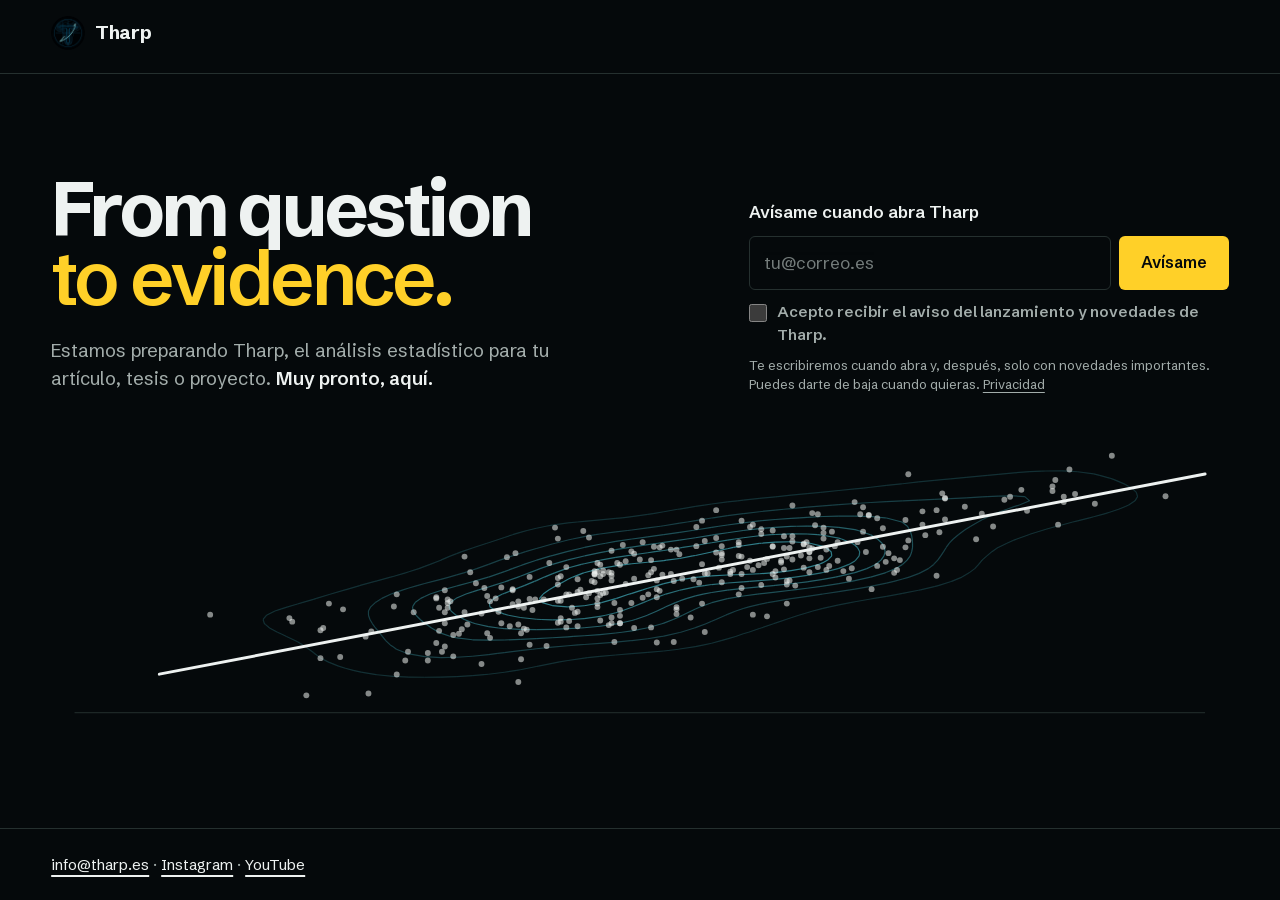
==== commit 585e2a89: "Página provisional «Próximamente» (tharp@92d5a02)" ====
--- a/index.html
+++ b/index.html
@@ -85,8 +85,8 @@
     <form class="aviso" method="post" action="https://d797e641.sibforms.com/serve/[base64]">
       <label for="correo">Avísame cuando abra Tharp</label>
       <div class="fila"><input id="correo" name="EMAIL" type="email" autocomplete="email" required placeholder="tu@correo.es"><button type="submit">Avísame</button></div>
-      <label class="acepto"><input type="checkbox" name="OPT_IN" value="1" required> Acepto recibir el aviso del lanzamiento de Tharp.</label>
-      <p class="privacidad">Solo lo usaremos para avisarte del lanzamiento y puedes darte de baja cuando quieras. <a href="/privacidad.html">Privacidad</a></p>
+      <label class="acepto"><input type="checkbox" name="OPT_IN" value="1" required> Acepto recibir el aviso del lanzamiento y novedades de Tharp.</label>
+      <p class="privacidad">Te escribiremos cuando abra y, después, solo con novedades importantes. Puedes darte de baja cuando quieras. <a href="/privacidad.html">Privacidad</a></p>
       <p class="estado" role="status" aria-live="polite"></p>
       <input type="text" name="email_address_check" value="" tabindex="-1" autocomplete="off" aria-hidden="true" class="trampa">
       <input type="hidden" name="locale" value="es"><input type="hidden" name="html_type" value="simple">
